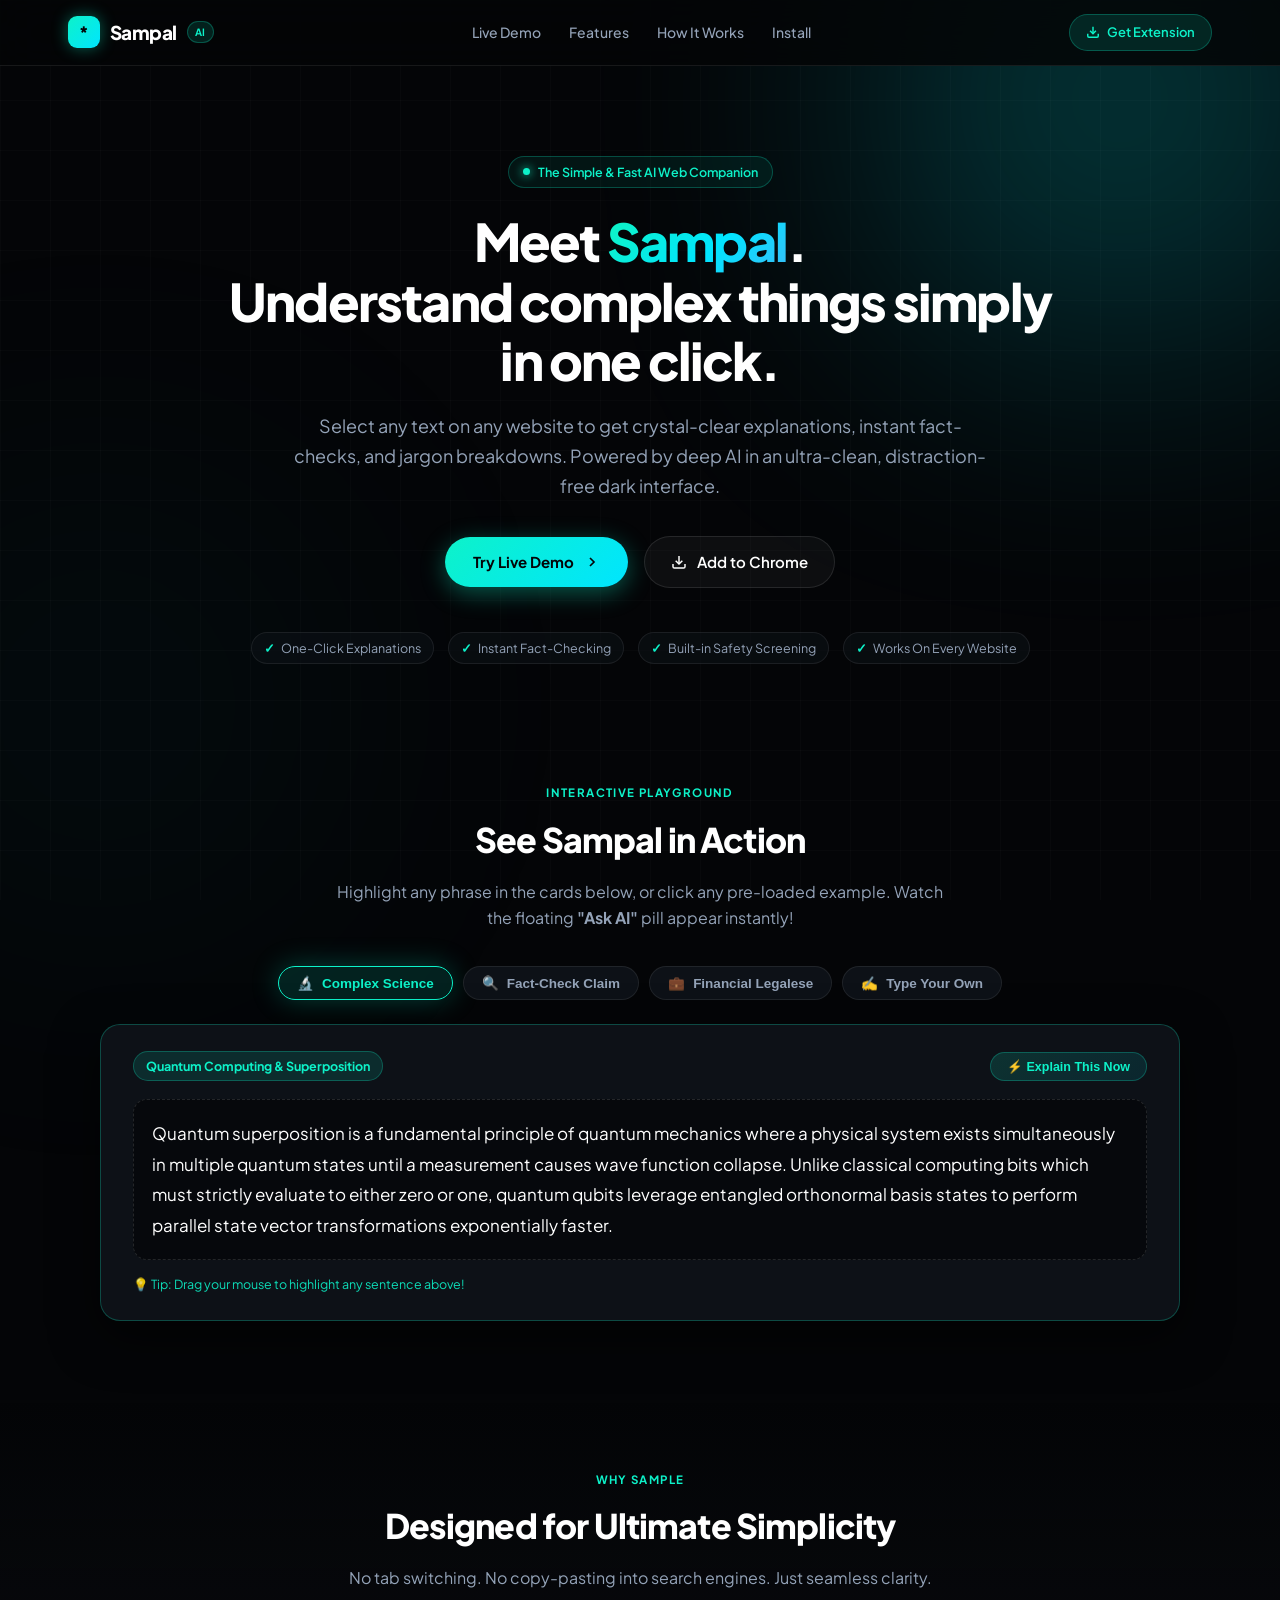
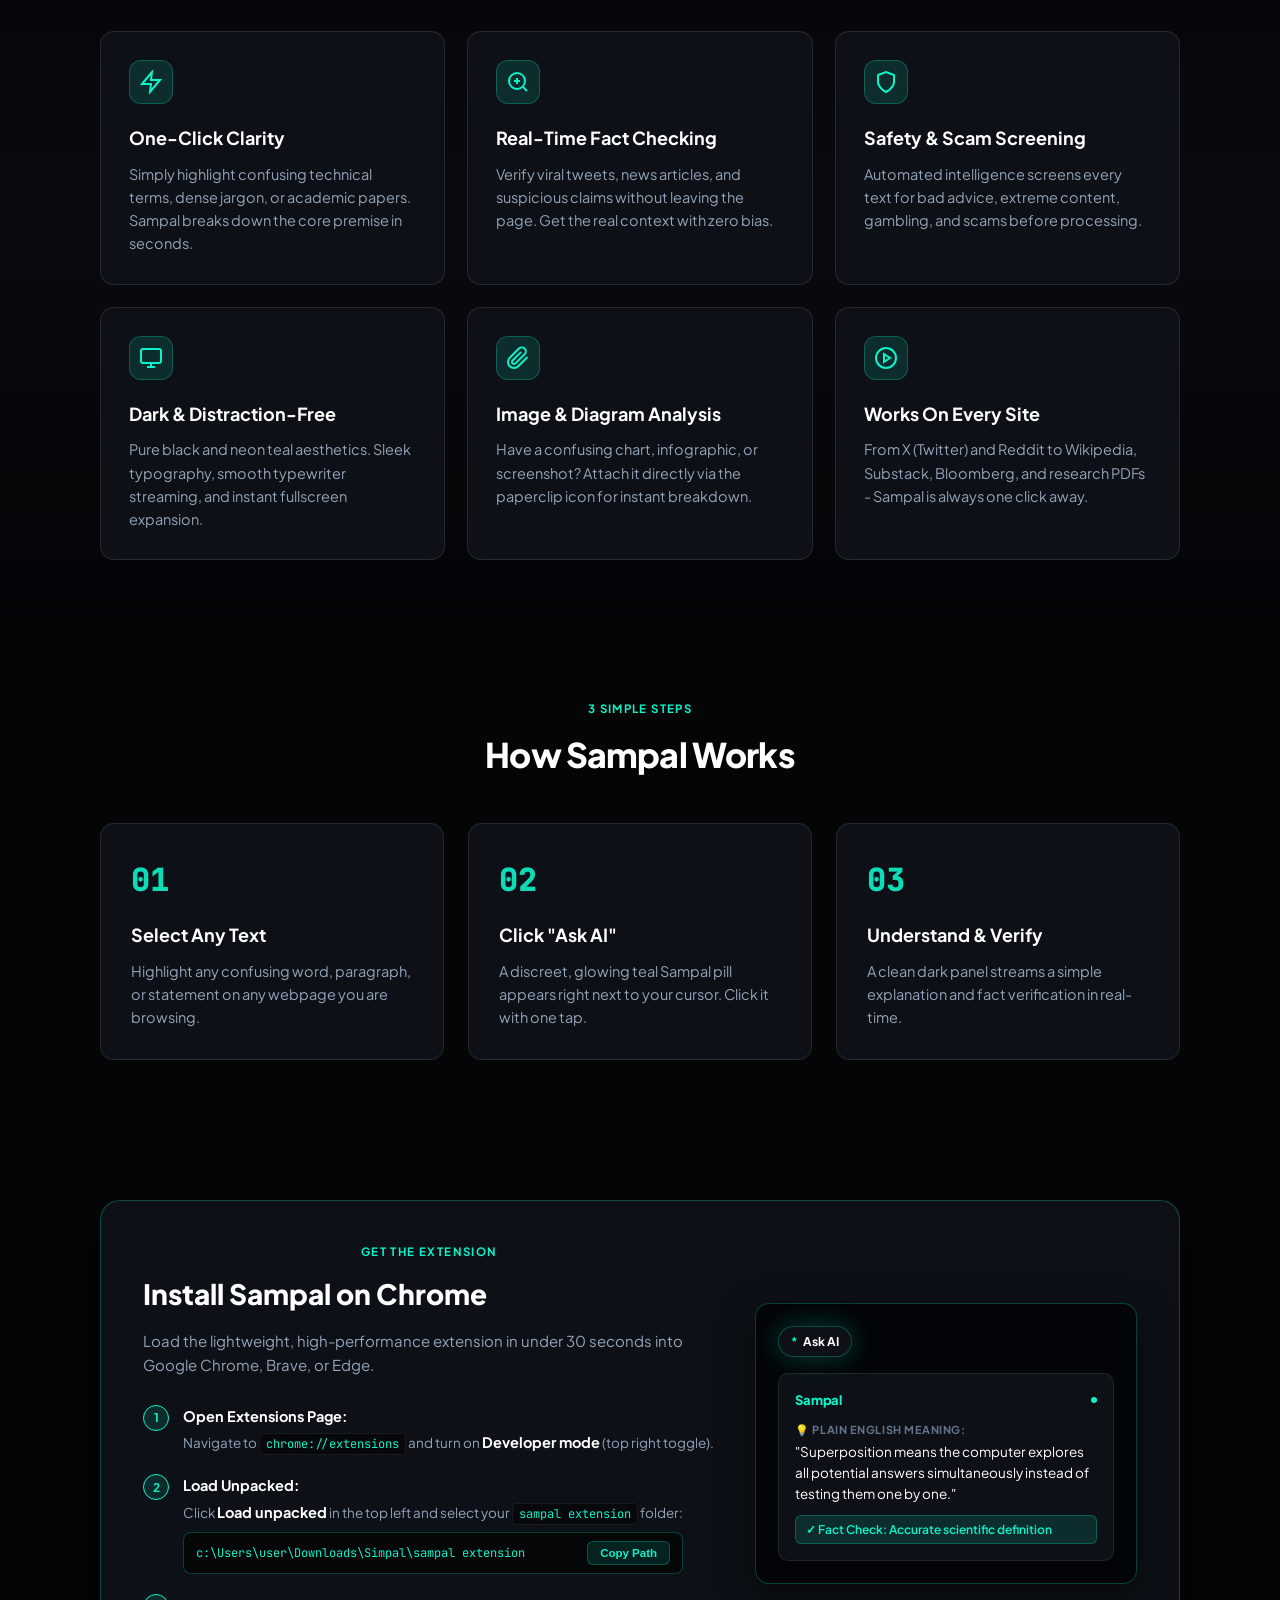
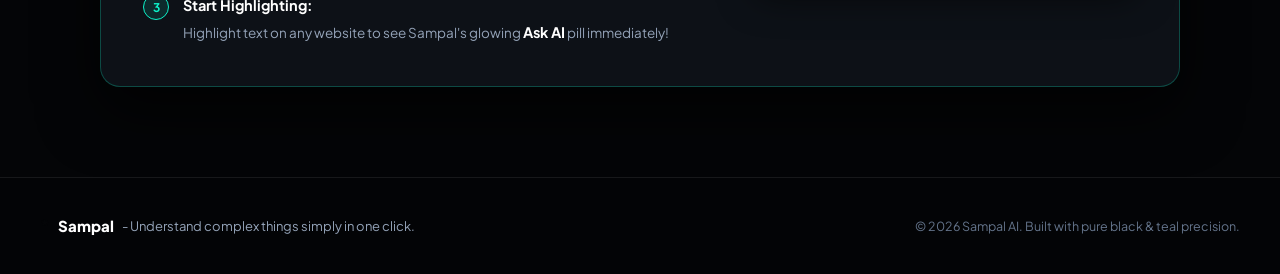
==== index.html @ b8fa14d2 "Include supabase.js script in index.html" ====
<!DOCTYPE html>
<html lang="en">
<head>
  <meta charset="UTF-8">
  <meta name="viewport" content="width=device-width, initial-scale=1.0">
  <title>Sampal - Understand Complex Things Simply in One Click</title>
  <meta name="description" content="Sampal is a clean, modern AI tool that lets you understand complex things simply in one click and check facts across any website with deep clarity.">
  <link rel="preconnect" href="https://fonts.googleapis.com">
  <link rel="preconnect" href="https://fonts.gstatic.com" crossorigin>
  <link href="https://fonts.googleapis.com/css2?family=Plus+Jakarta+Sans:wght@300;400;500;600;700;800&family=JetBrains+Mono:wght@400;500;600&display=swap" rel="stylesheet">
  <link rel="stylesheet" href="style.css">
</head>
<body>

  <!-- Ambient Teal Glows in Background -->
  <div class="glow-orb glow-orb-1" aria-hidden="true"></div>
  <div class="glow-orb glow-orb-2" aria-hidden="true"></div>
  <div class="grid-overlay" aria-hidden="true"></div>

  <!-- Navigation -->
  <nav class="nav-bar">
    <div class="nav-container">
      <div class="nav-brand">
        <div class="brand-logo-mark">
          <span class="logo-sparkle">*</span>
        </div>
        <span class="brand-name">Sampal</span>
        <span class="badge-tag">AI</span>
      </div>

      <div class="nav-links">
        <a href="#demo" class="nav-link">Live Demo</a>
        <a href="#features" class="nav-link">Features</a>
        <a href="#how-it-works" class="nav-link">How It Works</a>
        <a href="#install" class="nav-link">Install</a>
      </div>

      <div class="nav-cta">
        <a href="#install" class="btn-teal-small">
          <svg width="14" height="14" viewBox="0 0 24 24" fill="none" stroke="currentColor" stroke-width="2.5"><path d="M21 15v4a2 2 0 0 1-2 2H5a2 2 0 0 1-2-2v-4"></path><polyline points="7 10 12 15 17 10"></polyline><line x1="12" y1="15" x2="12" y2="3"></line></svg>
          Get Extension
        </a>
      </div>
    </div>
  </nav>

  <!-- Hero Section -->
  <header class="hero-section">
    <div class="hero-container">
      <div class="hero-badge">
        <span class="pulse-teal-dot"></span>
        <span>The Simple & Fast AI Web Companion</span>
      </div>

      <h1 class="hero-title">
        Meet <span class="teal-gradient-text">Sampal</span>.<br>
        Understand complex things simply in one click.
      </h1>

      <p class="hero-description">
        Select any text on any website to get crystal-clear explanations, instant fact-checks, and jargon breakdowns. Powered by deep AI in an ultra-clean, distraction-free dark interface.
      </p>

      <div class="hero-actions">
        <a href="#demo" class="btn-hero-teal">
          <span>Try Live Demo</span>
          <svg width="16" height="16" viewBox="0 0 24 24" fill="none" stroke="currentColor" stroke-width="2.5"><polyline points="9 18 15 12 9 6"></polyline></svg>
        </a>
        <a href="#install" class="btn-hero-outline">
          <svg width="16" height="16" viewBox="0 0 24 24" fill="none" stroke="currentColor" stroke-width="2.2"><path d="M21 15v4a2 2 0 0 1-2 2H5a2 2 0 0 1-2-2v-4"></path><polyline points="7 10 12 15 17 10"></polyline><line x1="12" y1="15" x2="12" y2="3"></line></svg>
          <span>Add to Chrome</span>
        </a>
      </div>

      <!-- Quick Stats / Highlights -->
      <div class="hero-chips">
        <div class="chip-item">
          <span class="chip-check">✓</span>
          <span>One-Click Explanations</span>
        </div>
        <div class="chip-item">
          <span class="chip-check">✓</span>
          <span>Instant Fact-Checking</span>
        </div>
        <div class="chip-item">
          <span class="chip-check">✓</span>
          <span>Built-in Safety Screening</span>
        </div>
        <div class="chip-item">
          <span class="chip-check">✓</span>
          <span>Works On Every Website</span>
        </div>
      </div>
    </div>
  </header>

  <!-- Live Demo / Interactive Playground -->
  <section class="demo-section" id="demo">
    <div class="section-container">
      <div class="section-badge">INTERACTIVE PLAYGROUND</div>
      <h2 class="section-title">See Sampal in Action</h2>
      <p class="section-subtitle">
        Highlight any phrase in the cards below, or click any pre-loaded example. Watch the floating <strong>"Ask AI"</strong> pill appear instantly!
      </p>

      <!-- Preset Example Selector -->
      <div class="demo-filter-bar">
        <button class="filter-chip active" data-target="card-science">
          <span class="filter-icon">🔬</span>
          <span>Complex Science</span>
        </button>
        <button class="filter-chip" data-target="card-facts">
          <span class="filter-icon">🔍</span>
          <span>Fact-Check Claim</span>
        </button>
        <button class="filter-chip" data-target="card-finance">
          <span class="filter-icon">💼</span>
          <span>Financial Legalese</span>
        </button>
        <button class="filter-chip" data-target="card-custom">
          <span class="filter-icon">✍️</span>
          <span>Type Your Own</span>
        </button>
      </div>

      <!-- Demo Cards Container -->
      <div class="demo-cards-wrapper">
        <!-- Card 1: Science -->
        <div class="demo-card active" id="card-science">
          <div class="demo-card-header">
            <div class="demo-tag teal-tag">Quantum Computing & Superposition</div>
            <button class="btn-quick-run" data-prompt="Explain this quantum physics concept simply and highlight the key premise:">
              ⚡ Explain This Now
            </button>
          </div>
          <div class="demo-card-body selectable-content">
            <p>Quantum superposition is a fundamental principle of quantum mechanics where a physical system exists simultaneously in multiple quantum states until a measurement causes wave function collapse. Unlike classical computing bits which must strictly evaluate to either zero or one, quantum qubits leverage entangled orthonormal basis states to perform parallel state vector transformations exponentially faster.</p>
          </div>
          <div class="demo-card-footer">
            <span class="card-hint">💡 Tip: Drag your mouse to highlight any sentence above!</span>
          </div>
        </div>

        <!-- Card 2: Fact Check -->
        <div class="demo-card" id="card-facts">
          <div class="demo-card-header">
            <div class="demo-tag teal-tag">Fact Check & Verification</div>
            <button class="btn-quick-run" data-prompt="Fact check this statement. Is it true, false, or misleading? Explain clearly:">
              🔍 Fact Check This Now
            </button>
          </div>
          <div class="demo-card-body selectable-content">
            <p>"Humans only use 10 percent of their brain capacity, and if we could tap into the remaining 90 percent, anyone could achieve photographic memory and telepathic abilities. Also, lightning never strikes the same location twice."</p>
          </div>
          <div class="demo-card-footer">
            <span class="card-hint">💡 Tip: Highlight the text above to test Sampal's fact verification!</span>
          </div>
        </div>

        <!-- Card 3: Finance / Legal -->
        <div class="demo-card" id="card-finance">
          <div class="demo-card-header">
            <div class="demo-tag teal-tag">Dense Financial Agreement</div>
            <button class="btn-quick-run" data-prompt="Simplify this dense financial contract text into 3 crystal-clear bullet points:">
              ⚡ Simplify This Now
            </button>
          </div>
          <div class="demo-card-body selectable-content">
            <p>The indemnitor shall hold harmless and covenant to defend the indemnitee against any pecuniary liabilities, unliquidated damages, or consequential amortized forfeitures arising out of unilateral covenant breaches, subject to retroactive pro-rata escrow withholding provisions under sub-clause 14.B.</p>
          </div>
          <div class="demo-card-footer">
            <span class="card-hint">💡 Tip: Select any clause above to see Sampal translate it to plain English!</span>
          </div>
        </div>

        <!-- Card 4: Custom Input -->
        <div class="demo-card" id="card-custom">
          <div class="demo-card-header">
            <div class="demo-tag teal-tag">Custom Sandbox</div>
          </div>
          <div class="demo-custom-box">
            <textarea id="custom-text-input" placeholder="Paste or type any complex paragraph, news claim, or confusing sentence here..."></textarea>
            <div class="custom-actions">
              <button id="custom-explain-btn" class="btn-teal-action">
                <span>⚡ Explain Simply</span>
              </button>
              <button id="custom-factcheck-btn" class="btn-outline-action">
                <span>🔍 Fact Check Claim</span>
              </button>
            </div>
          </div>
          <div class="demo-card-footer">
            <span class="card-hint">💡 Highlight words inside the box or click the buttons to test Sampal!</span>
          </div>
        </div>
      </div>
    </div>
  </section>

  <!-- Core Features -->
  <section class="features-section" id="features">
    <div class="section-container">
      <div class="section-badge">WHY SAMPLE</div>
      <h2 class="section-title">Designed for Ultimate Simplicity</h2>
      <p class="section-subtitle">No tab switching. No copy-pasting into search engines. Just seamless clarity.</p>

      <div class="features-grid">
        <!-- Feature 1 -->
        <div class="feature-card">
          <div class="feature-icon-box">
            <svg width="24" height="24" viewBox="0 0 24 24" fill="none" stroke="currentColor" stroke-width="2"><path d="M13 2L3 14h9l-1 8 10-12h-9l1-8z"></path></svg>
          </div>
          <h3 class="feature-title">One-Click Clarity</h3>
          <p class="feature-text">
            Simply highlight confusing technical terms, dense jargon, or academic papers. Sampal breaks down the core premise in seconds.
          </p>
        </div>

        <!-- Feature 2 -->
        <div class="feature-card">
          <div class="feature-icon-box">
            <svg width="24" height="24" viewBox="0 0 24 24" fill="none" stroke="currentColor" stroke-width="2"><circle cx="11" cy="11" r="8"></circle><line x1="21" y1="21" x2="16.65" y2="16.65"></line><path d="M11 8v6M8 11h6"></path></svg>
          </div>
          <h3 class="feature-title">Real-Time Fact Checking</h3>
          <p class="feature-text">
            Verify viral tweets, news articles, and suspicious claims without leaving the page. Get the real context with zero bias.
          </p>
        </div>

        <!-- Feature 3 -->
        <div class="feature-card">
          <div class="feature-icon-box">
            <svg width="24" height="24" viewBox="0 0 24 24" fill="none" stroke="currentColor" stroke-width="2"><path d="M12 22s8-4 8-10V5l-8-3-8 3v7c0 6 8 10 8 10z"></path></svg>
          </div>
          <h3 class="feature-title">Safety & Scam Screening</h3>
          <p class="feature-text">
            Automated intelligence screens every text for bad advice, extreme content, gambling, and scams before processing.
          </p>
        </div>

        <!-- Feature 4 -->
        <div class="feature-card">
          <div class="feature-icon-box">
            <svg width="24" height="24" viewBox="0 0 24 24" fill="none" stroke="currentColor" stroke-width="2"><rect x="2" y="3" width="20" height="14" rx="2" ry="2"></rect><line x1="8" y1="21" x2="16" y2="21"></line><line x1="12" y1="17" x2="12" y2="21"></line></svg>
          </div>
          <h3 class="feature-title">Dark & Distraction-Free</h3>
          <p class="feature-text">
            Pure black and neon teal aesthetics. Sleek typography, smooth typewriter streaming, and instant fullscreen expansion.
          </p>
        </div>

        <!-- Feature 5 -->
        <div class="feature-card">
          <div class="feature-icon-box">
            <svg width="24" height="24" viewBox="0 0 24 24" fill="none" stroke="currentColor" stroke-width="2"><path d="M21.44 11.05l-9.19 9.19a6 6 0 0 1-8.49-8.49l9.19-9.19a4 4 0 0 1 5.66 5.66l-9.2 9.19a2 2 0 0 1-2.83-2.83l8.49-8.48"></path></svg>
          </div>
          <h3 class="feature-title">Image & Diagram Analysis</h3>
          <p class="feature-text">
            Have a confusing chart, infographic, or screenshot? Attach it directly via the paperclip icon for instant breakdown.
          </p>
        </div>

        <!-- Feature 6 -->
        <div class="feature-card">
          <div class="feature-icon-box">
            <svg width="24" height="24" viewBox="0 0 24 24" fill="none" stroke="currentColor" stroke-width="2"><circle cx="12" cy="12" r="10"></circle><polygon points="10 8 16 12 10 16 10 8"></polygon></svg>
          </div>
          <h3 class="feature-title">Works On Every Site</h3>
          <p class="feature-text">
            From X (Twitter) and Reddit to Wikipedia, Substack, Bloomberg, and research PDFs - Sampal is always one click away.
          </p>
        </div>
      </div>
    </div>
  </section>

  <!-- How It Works -->
  <section class="how-section" id="how-it-works">
    <div class="section-container">
      <div class="section-badge">3 SIMPLE STEPS</div>
      <h2 class="section-title">How Sampal Works</h2>

      <div class="steps-grid">
        <div class="step-card">
          <div class="step-number">01</div>
          <h3 class="step-heading">Select Any Text</h3>
          <p class="step-body">Highlight any confusing word, paragraph, or statement on any webpage you are browsing.</p>
        </div>

        <div class="step-card">
          <div class="step-number">02</div>
          <h3 class="step-heading">Click "Ask AI"</h3>
          <p class="step-body">A discreet, glowing teal Sampal pill appears right next to your cursor. Click it with one tap.</p>
        </div>

        <div class="step-card">
          <div class="step-number">03</div>
          <h3 class="step-heading">Understand & Verify</h3>
          <p class="step-body">A clean dark panel streams a simple explanation and fact verification in real-time.</p>
        </div>
      </div>
    </div>
  </section>

  <!-- Chrome Extension Installation Card -->
  <section class="install-section" id="install">
    <div class="section-container">
      <div class="install-box">
        <div class="install-left">
          <div class="section-badge">GET THE EXTENSION</div>
          <h2 class="install-title">Install Sampal on Chrome</h2>
          <p class="install-desc">
            Load the lightweight, high-performance extension in under 30 seconds into Google Chrome, Brave, or Edge.
          </p>

          <div class="install-steps-list">
            <div class="install-step-item">
              <span class="step-dot">1</span>
              <div>
                <strong>Open Extensions Page:</strong>
                <p>Navigate to <code>chrome://extensions</code> and turn on <strong>Developer mode</strong> (top right toggle).</p>
              </div>
            </div>

            <div class="install-step-item">
              <span class="step-dot">2</span>
              <div>
                <strong>Load Unpacked:</strong>
                <p>Click <strong>Load unpacked</strong> in the top left and select your <code>sampal extension</code> folder:</p>
                <div class="path-copy-box">
                  <span id="folder-path" class="path-text">c:\Users\user\Downloads\Simpal\sampal extension</span>
                  <button id="copy-path-btn" class="btn-copy">Copy Path</button>
                </div>
              </div>
            </div>

            <div class="install-step-item">
              <span class="step-dot">3</span>
              <div>
                <strong>Start Highlighting:</strong>
                <p>Highlight text on any website to see Sampal's glowing <strong>Ask AI</strong> pill immediately!</p>
              </div>
            </div>
          </div>
        </div>

        <div class="install-right">
          <div class="preview-mini-card">
            <div class="preview-pill">
              <span class="preview-sparkle">*</span>
              <span>Ask AI</span>
            </div>
            <div class="preview-output">
              <div class="preview-header">
                <span class="preview-brand">Sampal</span>
                <span class="preview-dot"></span>
              </div>
              <div class="preview-body">
                <p class="preview-label">💡 Plain English Meaning:</p>
                <p class="preview-text">"Superposition means the computer explores all potential answers simultaneously instead of testing them one by one."</p>
                <div class="preview-fact">
                  <span>✓ Fact Check: Accurate scientific definition</span>
                </div>
              </div>
            </div>
          </div>
        </div>
      </div>
    </div>
  </section>

  <!-- Footer -->
  <footer class="footer">
    <div class="footer-container">
      <div class="footer-brand">
        <span class="logo-sparkle">*</span>
        <span class="footer-title">Sampal</span>
        <span class="footer-desc">- Understand complex things simply in one click.</span>
      </div>
      <div class="footer-meta">
        <span>© 2026 Sampal AI. Built with pure black & teal precision.</span>
      </div>
    </div>
  </footer>

  <script src="supabase.js"></script>
  <script src="app.js"></script>
</body>
</html>
---- style.css ----
/* ====================================================================
   SAMPLE WEBSITE - PURE BLACK & VIBRANT TEAL DESIGN SYSTEM
   "Understand complex things simply in one click, also check facts"
   ==================================================================== */

:root {
  --bg-pitch: #040507;
  --bg-primary: #080a0f;
  --bg-card: #0d1117;
  --bg-card-hover: #121720;
  --bg-glass: rgba(13, 17, 23, 0.75);
  
  --border-subtle: rgba(255, 255, 255, 0.08);
  --border-card: rgba(255, 255, 255, 0.1);
  --border-teal: rgba(13, 242, 201, 0.25);
  --border-teal-active: rgba(13, 242, 201, 0.6);

  --teal-neon: #0df2c9;
  --teal-cyan: #00e5ff;
  --teal-deep: #0ea5e9;
  --teal-dim: rgba(13, 242, 201, 0.12);
  --teal-glow: 0 0 28px rgba(13, 242, 201, 0.25);
  --teal-glow-strong: 0 0 45px rgba(13, 242, 201, 0.45);

  --text-white: #ffffff;
  --text-primary: #f1f5f9;
  --text-secondary: #94a3b8;
  --text-muted: #64748b;

  --font-sans: 'Plus Jakarta Sans', -apple-system, BlinkMacSystemFont, "Segoe UI", Roboto, sans-serif;
  --font-mono: 'JetBrains Mono', monospace;
  --radius-sm: 8px;
  --radius-md: 14px;
  --radius-lg: 20px;
  --radius-full: 9999px;
  --transition-fast: all 0.18s cubic-bezier(0.16, 1, 0.3, 1);
  --transition-smooth: all 0.3s cubic-bezier(0.16, 1, 0.3, 1);
}

/* Base Reset */
*, *::before, *::after {
  margin: 0;
  padding: 0;
  box-sizing: border-box;
}

html {
  scroll-behavior: smooth;
  background-color: var(--bg-pitch);
}

body {
  background-color: var(--bg-pitch);
  color: var(--text-primary);
  font-family: var(--font-sans);
  line-height: 1.6;
  -webkit-font-smoothing: antialiased;
  min-height: 100vh;
  position: relative;
  overflow-x: hidden;
}

/* Background Ambient Glow & Grid */
.glow-orb {
  position: fixed;
  border-radius: 50%;
  filter: blur(140px);
  pointer-events: none;
  z-index: 0;
  opacity: 0.35;
}

.glow-orb-1 {
  width: 520px;
  height: 520px;
  top: -160px;
  right: -100px;
  background: radial-gradient(circle, #0df2c9 0%, #00e5ff 40%, transparent 70%);
}

.glow-orb-2 {
  width: 600px;
  height: 600px;
  top: 45%;
  left: -200px;
  background: radial-gradient(circle, rgba(13, 242, 201, 0.18) 0%, rgba(14, 165, 233, 0.1) 50%, transparent 75%);
}

.grid-overlay {
  position: fixed;
  inset: 0;
  background-image: linear-gradient(rgba(255, 255, 255, 0.02) 1px, transparent 1px),
                    linear-gradient(90deg, rgba(255, 255, 255, 0.02) 1px, transparent 1px);
  background-size: 50px 50px;
  pointer-events: none;
  z-index: 0;
}

/* Navigation */
.nav-bar {
  position: sticky;
  top: 0;
  z-index: 100;
  background: rgba(4, 5, 7, 0.85);
  backdrop-filter: blur(20px);
  -webkit-backdrop-filter: blur(20px);
  border-bottom: 1px solid var(--border-subtle);
}

.nav-container {
  max-width: 1200px;
  margin: 0 auto;
  padding: 14px 28px;
  display: flex;
  align-items: center;
  justify-content: space-between;
}

.nav-brand {
  display: flex;
  align-items: center;
  gap: 10px;
  text-decoration: none;
}

.brand-logo-mark {
  width: 32px;
  height: 32px;
  border-radius: 9px;
  background: linear-gradient(135deg, #0df2c9, #00e5ff);
  display: flex;
  align-items: center;
  justify-content: center;
  box-shadow: 0 0 16px rgba(13, 242, 201, 0.4);
}

.logo-sparkle {
  color: #040507;
  font-size: 17px;
  font-weight: 900;
  line-height: 1;
}

.brand-name {
  font-size: 19px;
  font-weight: 800;
  letter-spacing: -0.03em;
  color: var(--text-white);
}

.badge-tag {
  font-size: 10px;
  font-weight: 700;
  letter-spacing: 0.06em;
  color: var(--teal-neon);
  background: var(--teal-dim);
  border: 1px solid var(--border-teal);
  padding: 2px 7px;
  border-radius: var(--radius-full);
}

.nav-links {
  display: flex;
  align-items: center;
  gap: 28px;
}

.nav-link {
  color: var(--text-secondary);
  text-decoration: none;
  font-size: 14px;
  font-weight: 500;
  transition: var(--transition-fast);
}

.nav-link:hover {
  color: var(--teal-neon);
}

.btn-teal-small {
  display: inline-flex;
  align-items: center;
  gap: 7px;
  background: var(--teal-dim);
  color: var(--teal-neon);
  border: 1px solid var(--border-teal);
  padding: 7px 16px;
  border-radius: var(--radius-full);
  font-size: 13px;
  font-weight: 600;
  text-decoration: none;
  transition: var(--transition-fast);
}

.btn-teal-small:hover {
  background: var(--teal-neon);
  color: #040507;
  box-shadow: var(--teal-glow);
  border-color: var(--teal-neon);
}

/* Hero Section */
.hero-section {
  position: relative;
  z-index: 1;
  padding: 90px 24px 60px;
  text-align: center;
}

.hero-container {
  max-width: 860px;
  margin: 0 auto;
  display: flex;
  flex-direction: column;
  align-items: center;
}

.hero-badge {
  display: inline-flex;
  align-items: center;
  gap: 8px;
  background: rgba(13, 242, 201, 0.07);
  border: 1px solid var(--border-teal);
  padding: 5px 14px;
  border-radius: var(--radius-full);
  font-size: 12.5px;
  font-weight: 600;
  color: var(--teal-neon);
  margin-bottom: 24px;
}

.pulse-teal-dot {
  width: 7px;
  height: 7px;
  border-radius: 50%;
  background: var(--teal-neon);
  box-shadow: 0 0 10px var(--teal-neon);
  animation: pulseTeal 1.8s infinite;
}

@keyframes pulseTeal {
  0% { transform: scale(0.95); opacity: 0.8; }
  50% { transform: scale(1.35); opacity: 1; box-shadow: 0 0 16px var(--teal-neon); }
  100% { transform: scale(0.95); opacity: 0.8; }
}

.hero-title {
  font-size: 52px;
  font-weight: 800;
  line-height: 1.15;
  letter-spacing: -0.035em;
  color: var(--text-white);
  margin-bottom: 20px;
}

.teal-gradient-text {
  background: linear-gradient(135deg, #0df2c9 10%, #00e5ff 60%, #38bdf8 100%);
  -webkit-background-clip: text;
  -webkit-text-fill-color: transparent;
}

.hero-description {
  font-size: 18px;
  color: var(--text-secondary);
  line-height: 1.65;
  max-width: 700px;
  margin-bottom: 36px;
}

.hero-actions {
  display: flex;
  align-items: center;
  justify-content: center;
  gap: 16px;
  margin-bottom: 44px;
  flex-wrap: wrap;
}

.btn-hero-teal {
  display: inline-flex;
  align-items: center;
  gap: 10px;
  background: linear-gradient(135deg, #0df2c9, #00e5ff);
  color: #040507;
  padding: 13px 28px;
  border-radius: var(--radius-full);
  font-size: 15px;
  font-weight: 700;
  text-decoration: none;
  box-shadow: 0 6px 24px rgba(13, 242, 201, 0.35);
  transition: var(--transition-smooth);
}

.btn-hero-teal:hover {
  transform: translateY(-2px);
  box-shadow: 0 10px 36px rgba(13, 242, 201, 0.55);
}

.btn-hero-outline {
  display: inline-flex;
  align-items: center;
  gap: 10px;
  background: rgba(255, 255, 255, 0.04);
  color: var(--text-white);
  border: 1px solid var(--border-card);
  padding: 13px 26px;
  border-radius: var(--radius-full);
  font-size: 15px;
  font-weight: 600;
  text-decoration: none;
  transition: var(--transition-fast);
}

.btn-hero-outline:hover {
  background: rgba(255, 255, 255, 0.08);
  border-color: var(--teal-neon);
  color: var(--teal-neon);
}

.hero-chips {
  display: flex;
  align-items: center;
  justify-content: center;
  gap: 14px;
  flex-wrap: wrap;
}

.chip-item {
  display: inline-flex;
  align-items: center;
  gap: 6px;
  font-size: 12.5px;
  color: var(--text-secondary);
  background: rgba(13, 17, 23, 0.6);
  border: 1px solid var(--border-subtle);
  padding: 5px 12px;
  border-radius: var(--radius-full);
}

.chip-check {
  color: var(--teal-neon);
  font-weight: 700;
}

/* Demo Section */
.demo-section {
  position: relative;
  z-index: 1;
  padding: 60px 24px 80px;
}

.section-container {
  max-width: 1080px;
  margin: 0 auto;
}

.section-badge {
  text-align: center;
  font-size: 11.5px;
  font-weight: 700;
  letter-spacing: 0.12em;
  color: var(--teal-neon);
  margin-bottom: 10px;
}

.section-title {
  text-align: center;
  font-size: 34px;
  font-weight: 800;
  letter-spacing: -0.025em;
  color: var(--text-white);
  margin-bottom: 12px;
}

.section-subtitle {
  text-align: center;
  font-size: 16px;
  color: var(--text-secondary);
  max-width: 620px;
  margin: 0 auto 36px;
}

/* Demo Filters */
.demo-filter-bar {
  display: flex;
  align-items: center;
  justify-content: center;
  gap: 10px;
  margin-bottom: 24px;
  flex-wrap: wrap;
}

.filter-chip {
  display: inline-flex;
  align-items: center;
  gap: 8px;
  background: var(--bg-card);
  border: 1px solid var(--border-subtle);
  color: var(--text-secondary);
  padding: 8px 18px;
  border-radius: var(--radius-full);
  font-size: 13.5px;
  font-weight: 600;
  cursor: pointer;
  transition: var(--transition-fast);
  user-select: none;
}

.filter-chip:hover {
  border-color: var(--border-teal);
  color: var(--text-white);
}

.filter-chip.active {
  background: var(--teal-dim);
  border-color: var(--teal-neon);
  color: var(--teal-neon);
  box-shadow: var(--teal-glow);
}

/* Demo Cards */
.demo-cards-wrapper {
  position: relative;
}

.demo-card {
  display: none;
  background: var(--bg-card);
  border: 1px solid var(--border-teal);
  border-radius: var(--radius-lg);
  padding: 26px 32px;
  box-shadow: 0 16px 48px rgba(0, 0, 0, 0.6);
  position: relative;
  transition: var(--transition-smooth);
}

.demo-card.active {
  display: block;
  animation: fadeIn 0.25s ease forwards;
}

@keyframes fadeIn {
  from { opacity: 0; transform: translateY(6px); }
  to { opacity: 1; transform: translateY(0); }
}

.demo-card-header {
  display: flex;
  align-items: center;
  justify-content: space-between;
  margin-bottom: 18px;
  flex-wrap: wrap;
  gap: 12px;
}

.demo-tag {
  font-size: 12.5px;
  font-weight: 700;
  padding: 4px 12px;
  border-radius: var(--radius-full);
}

.teal-tag {
  background: var(--teal-dim);
  color: var(--teal-neon);
  border: 1px solid var(--border-teal);
}

.btn-quick-run {
  background: linear-gradient(135deg, rgba(13, 242, 201, 0.15), rgba(0, 229, 255, 0.1));
  color: var(--teal-neon);
  border: 1px solid var(--border-teal);
  padding: 6px 16px;
  border-radius: var(--radius-full);
  font-size: 12.5px;
  font-weight: 600;
  cursor: pointer;
  transition: var(--transition-fast);
}

.btn-quick-run:hover {
  background: var(--teal-neon);
  color: #040507;
  box-shadow: var(--teal-glow);
}

.demo-card-body {
  font-size: 17px;
  line-height: 1.8;
  color: var(--text-white);
  padding: 18px;
  background: rgba(4, 5, 7, 0.65);
  border-radius: var(--radius-md);
  border: 1px dashed rgba(255, 255, 255, 0.12);
  user-select: text;
  cursor: text;
}

.demo-card-body::selection {
  background: rgba(13, 242, 201, 0.35);
  color: #ffffff;
}

.demo-card-footer {
  margin-top: 14px;
  display: flex;
  align-items: center;
  justify-content: space-between;
}

.card-hint {
  font-size: 12.5px;
  color: var(--teal-neon);
  opacity: 0.9;
}

/* Custom Box in Demo */
.demo-custom-box textarea {
  width: 100%;
  min-height: 120px;
  background: rgba(4, 5, 7, 0.7);
  border: 1px solid var(--border-subtle);
  border-radius: var(--radius-md);
  padding: 16px;
  color: var(--text-white);
  font-size: 15px;
  font-family: var(--font-sans);
  resize: vertical;
  outline: none;
  transition: var(--transition-fast);
}

.demo-custom-box textarea:focus {
  border-color: var(--teal-neon);
  box-shadow: var(--teal-glow);
}

.custom-actions {
  display: flex;
  align-items: center;
  gap: 12px;
  margin-top: 12px;
}

.btn-teal-action {
  background: linear-gradient(135deg, #0df2c9, #00e5ff);
  color: #040507;
  border: none;
  padding: 10px 22px;
  border-radius: var(--radius-full);
  font-size: 14px;
  font-weight: 700;
  cursor: pointer;
  transition: var(--transition-fast);
}

.btn-teal-action:hover {
  box-shadow: var(--teal-glow-strong);
}

.btn-outline-action {
  background: transparent;
  color: var(--text-white);
  border: 1px solid var(--border-teal);
  padding: 10px 20px;
  border-radius: var(--radius-full);
  font-size: 14px;
  font-weight: 600;
  cursor: pointer;
  transition: var(--transition-fast);
}

.btn-outline-action:hover {
  background: var(--teal-dim);
  color: var(--teal-neon);
}

/* Features Section */
.features-section {
  position: relative;
  z-index: 1;
  padding: 70px 24px;
  background: linear-gradient(180deg, transparent, rgba(13, 17, 23, 0.5) 50%, transparent);
}

.features-grid {
  display: grid;
  grid-template-columns: repeat(auto-fit, minmax(320px, 1fr));
  gap: 22px;
  margin-top: 40px;
}

.feature-card {
  background: var(--bg-card);
  border: 1px solid var(--border-card);
  border-radius: var(--radius-md);
  padding: 28px;
  transition: var(--transition-smooth);
  position: relative;
  overflow: hidden;
}

.feature-card::before {
  content: '';
  position: absolute;
  top: 0;
  left: 0;
  right: 0;
  height: 2px;
  background: linear-gradient(90deg, transparent, var(--teal-neon), transparent);
  opacity: 0;
  transition: var(--transition-fast);
}

.feature-card:hover {
  border-color: var(--border-teal);
  transform: translateY(-3px);
  background: var(--bg-card-hover);
  box-shadow: 0 12px 32px rgba(0, 0, 0, 0.45);
}

.feature-card:hover::before {
  opacity: 1;
}

.feature-icon-box {
  width: 44px;
  height: 44px;
  border-radius: 12px;
  background: var(--teal-dim);
  border: 1px solid var(--border-teal);
  color: var(--teal-neon);
  display: flex;
  align-items: center;
  justify-content: center;
  margin-bottom: 20px;
}

.feature-title {
  font-size: 18px;
  font-weight: 700;
  color: var(--text-white);
  margin-bottom: 10px;
}

.feature-text {
  font-size: 14.5px;
  color: var(--text-secondary);
  line-height: 1.6;
}

/* How It Works */
.how-section {
  position: relative;
  z-index: 1;
  padding: 70px 24px;
}

.steps-grid {
  display: grid;
  grid-template-columns: repeat(3, 1fr);
  gap: 24px;
  margin-top: 40px;
}

@media (max-width: 860px) {
  .steps-grid {
    grid-template-columns: 1fr;
  }
}

.step-card {
  background: var(--bg-card);
  border: 1px solid var(--border-card);
  border-radius: var(--radius-md);
  padding: 30px;
  position: relative;
}

.step-number {
  font-size: 32px;
  font-weight: 800;
  color: var(--teal-neon);
  font-family: var(--font-mono);
  margin-bottom: 16px;
  opacity: 0.9;
}

.step-heading {
  font-size: 18px;
  font-weight: 700;
  color: var(--text-white);
  margin-bottom: 10px;
}

.step-body {
  font-size: 14.5px;
  color: var(--text-secondary);
  line-height: 1.6;
}

/* Install Section */
.install-section {
  position: relative;
  z-index: 1;
  padding: 70px 24px 90px;
}

.install-box {
  background: var(--bg-card);
  border: 1px solid var(--border-teal);
  border-radius: var(--radius-lg);
  padding: 42px;
  display: grid;
  grid-template-columns: 1.2fr 0.8fr;
  gap: 40px;
  align-items: center;
  box-shadow: 0 24px 60px rgba(0, 0, 0, 0.7);
}

@media (max-width: 900px) {
  .install-box {
    grid-template-columns: 1fr;
  }
}

.install-title {
  font-size: 28px;
  font-weight: 800;
  color: var(--text-white);
  margin: 8px 0 12px;
}

.install-desc {
  font-size: 15px;
  color: var(--text-secondary);
  margin-bottom: 26px;
}

.install-steps-list {
  display: flex;
  flex-direction: column;
  gap: 18px;
}

.install-step-item {
  display: flex;
  align-items: flex-start;
  gap: 14px;
}

.step-dot {
  width: 26px;
  height: 26px;
  border-radius: 50%;
  background: var(--teal-dim);
  border: 1px solid var(--teal-neon);
  color: var(--teal-neon);
  font-size: 12px;
  font-weight: 700;
  display: flex;
  align-items: center;
  justify-content: center;
  flex-shrink: 0;
  margin-top: 2px;
}

.install-step-item strong {
  font-size: 14.5px;
  color: var(--text-white);
}

.install-step-item p {
  font-size: 13.5px;
  color: var(--text-secondary);
  margin-top: 3px;
}

.install-step-item code {
  background: rgba(0, 0, 0, 0.5);
  border: 1px solid var(--border-subtle);
  padding: 2px 6px;
  border-radius: 4px;
  color: var(--teal-neon);
  font-family: var(--font-mono);
  font-size: 12px;
}

.path-copy-box {
  display: flex;
  align-items: center;
  justify-content: space-between;
  background: rgba(4, 5, 7, 0.85);
  border: 1px solid var(--border-teal);
  border-radius: var(--radius-sm);
  padding: 8px 12px;
  margin-top: 8px;
  gap: 10px;
}

.path-text {
  font-size: 12px;
  color: var(--teal-neon);
  font-family: var(--font-mono);
  white-space: nowrap;
  overflow: hidden;
  text-overflow: ellipsis;
}

.btn-copy {
  background: var(--teal-dim);
  color: var(--teal-neon);
  border: 1px solid var(--border-teal);
  padding: 5px 12px;
  border-radius: 6px;
  font-size: 11.5px;
  font-weight: 600;
  cursor: pointer;
  flex-shrink: 0;
  transition: var(--transition-fast);
}

.btn-copy:hover {
  background: var(--teal-neon);
  color: #040507;
}

/* Install Right Preview */
.preview-mini-card {
  background: rgba(4, 5, 7, 0.95);
  border: 1px solid var(--border-teal);
  border-radius: var(--radius-md);
  padding: 22px;
  box-shadow: 0 12px 36px rgba(0, 0, 0, 0.6);
  position: relative;
}

.preview-pill {
  display: inline-flex;
  align-items: center;
  gap: 6px;
  background: #0d1117;
  border: 1px solid var(--border-teal);
  color: var(--text-white);
  padding: 5px 12px;
  border-radius: var(--radius-full);
  font-size: 12px;
  font-weight: 700;
  box-shadow: var(--teal-glow);
  margin-bottom: 16px;
}

.preview-sparkle {
  color: var(--teal-neon);
}

.preview-output {
  background: #0d1117;
  border: 1px solid var(--border-subtle);
  border-radius: 10px;
  padding: 16px;
}

.preview-header {
  display: flex;
  align-items: center;
  justify-content: space-between;
  margin-bottom: 10px;
}

.preview-brand {
  font-size: 13px;
  font-weight: 800;
  color: var(--teal-neon);
  letter-spacing: -0.02em;
}

.preview-dot {
  width: 6px;
  height: 6px;
  border-radius: 50%;
  background: var(--teal-neon);
}

.preview-label {
  font-size: 11px;
  font-weight: 700;
  color: var(--text-muted);
  text-transform: uppercase;
  letter-spacing: 0.05em;
  margin-bottom: 4px;
}

.preview-text {
  font-size: 13.5px;
  color: var(--text-white);
  line-height: 1.55;
  margin-bottom: 10px;
}

.preview-fact {
  font-size: 12px;
  font-weight: 600;
  color: var(--teal-neon);
  background: var(--teal-dim);
  border: 1px solid var(--border-teal);
  padding: 4px 10px;
  border-radius: 6px;
}

/* Footer */
.footer {
  position: relative;
  z-index: 1;
  border-top: 1px solid var(--border-subtle);
  background: rgba(4, 5, 7, 0.95);
  padding: 36px 24px;
}

.footer-container {
  max-width: 1200px;
  margin: 0 auto;
  display: flex;
  align-items: center;
  justify-content: space-between;
  flex-wrap: wrap;
  gap: 16px;
}

.footer-brand {
  display: flex;
  align-items: center;
  gap: 8px;
}

.footer-title {
  font-size: 15px;
  font-weight: 800;
  color: var(--text-white);
}

.footer-desc {
  font-size: 13px;
  color: var(--text-secondary);
}

.footer-meta {
  font-size: 12.5px;
  color: var(--text-muted);
}

/* Responsive adjustments */
@media (max-width: 640px) {
  .hero-title {
    font-size: 36px;
  }
  .hero-description {
    font-size: 16px;
  }
  .nav-links {
    display: none;
  }
  .demo-card {
    padding: 18px 20px;
  }
  .footer-container {
    flex-direction: column;
    text-align: center;
  }
}
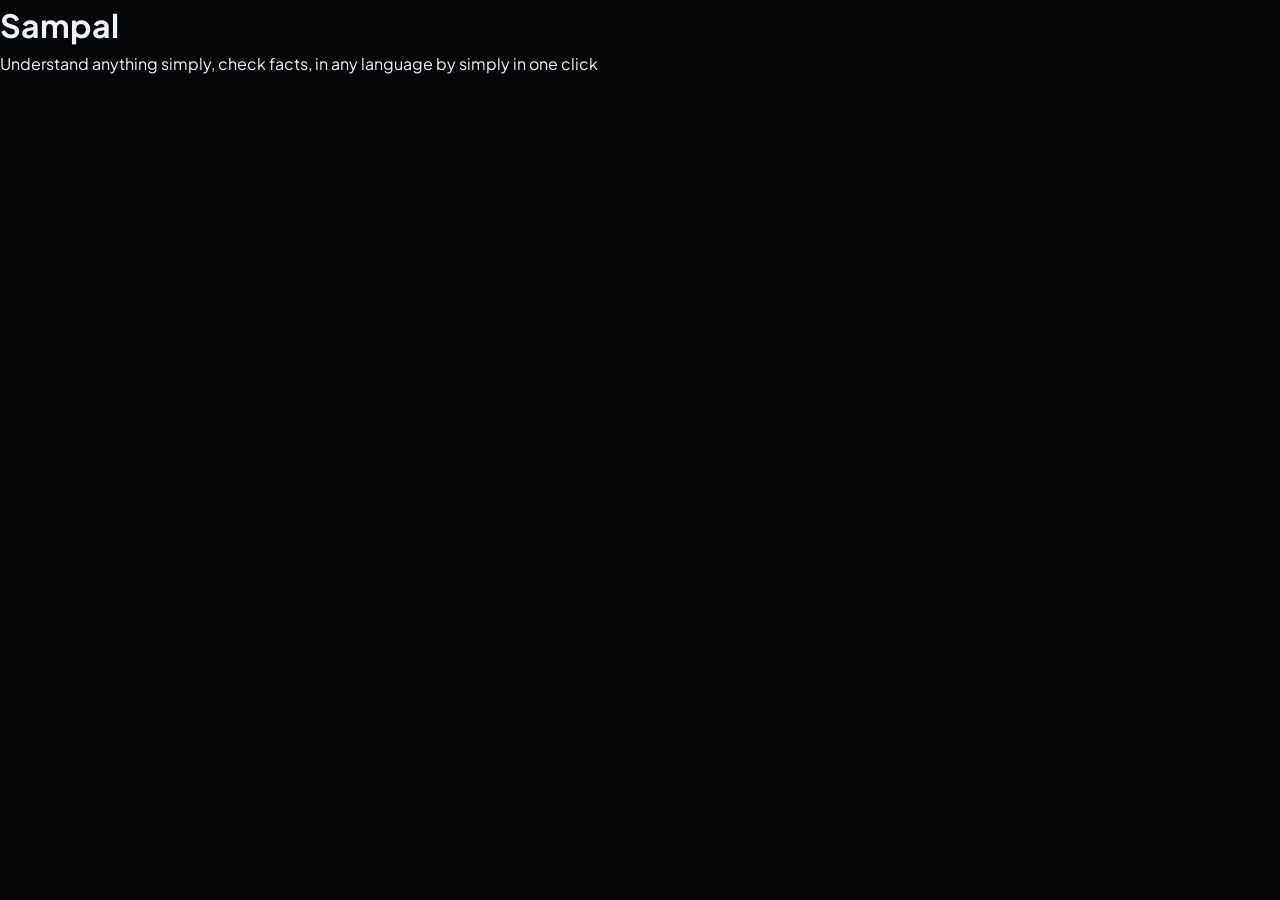
==== commit 7a2512ff: "refactor: minimalist hero landing page with teal Sampal title on white background" ====
--- a/index.html
+++ b/index.html
@@ -3,387 +3,20 @@
 <head>
   <meta charset="UTF-8">
   <meta name="viewport" content="width=device-width, initial-scale=1.0">
-  <title>Sampal - Understand Complex Things Simply in One Click</title>
-  <meta name="description" content="Sampal is a clean, modern AI tool that lets you understand complex things simply in one click and check facts across any website with deep clarity.">
+  <title>Sampal</title>
+  <meta name="description" content="Understand anything simply, check facts, in any language by simply in one click.">
   <link rel="preconnect" href="https://fonts.googleapis.com">
   <link rel="preconnect" href="https://fonts.gstatic.com" crossorigin>
-  <link href="https://fonts.googleapis.com/css2?family=Plus+Jakarta+Sans:wght@300;400;500;600;700;800&family=JetBrains+Mono:wght@400;500;600&display=swap" rel="stylesheet">
+  <link href="https://fonts.googleapis.com/css2?family=Plus+Jakarta+Sans:wght@400;500;600;700;800;900&display=swap" rel="stylesheet">
   <link rel="stylesheet" href="style.css">
 </head>
 <body>
-
-  <!-- Ambient Teal Glows in Background -->
-  <div class="glow-orb glow-orb-1" aria-hidden="true"></div>
-  <div class="glow-orb glow-orb-2" aria-hidden="true"></div>
-  <div class="grid-overlay" aria-hidden="true"></div>
-
-  <!-- Navigation -->
-  <nav class="nav-bar">
-    <div class="nav-container">
-      <div class="nav-brand">
-        <div class="brand-logo-mark">
-          <span class="logo-sparkle">*</span>
-        </div>
-        <span class="brand-name">Sampal</span>
-        <span class="badge-tag">AI</span>
-      </div>
-
-      <div class="nav-links">
-        <a href="#demo" class="nav-link">Live Demo</a>
-        <a href="#features" class="nav-link">Features</a>
-        <a href="#how-it-works" class="nav-link">How It Works</a>
-        <a href="#install" class="nav-link">Install</a>
-      </div>
-
-      <div class="nav-cta">
-        <a href="#install" class="btn-teal-small">
-          <svg width="14" height="14" viewBox="0 0 24 24" fill="none" stroke="currentColor" stroke-width="2.5"><path d="M21 15v4a2 2 0 0 1-2 2H5a2 2 0 0 1-2-2v-4"></path><polyline points="7 10 12 15 17 10"></polyline><line x1="12" y1="15" x2="12" y2="3"></line></svg>
-          Get Extension
-        </a>
-      </div>
+  <main class="hero-wrapper">
+    <div class="hero-content">
+      <h1 class="brand-title">Sampal</h1>
+      <p class="brand-tagline">Understand anything simply, check facts, in any language by simply in one click</p>
     </div>
-  </nav>
-
-  <!-- Hero Section -->
-  <header class="hero-section">
-    <div class="hero-container">
-      <div class="hero-badge">
-        <span class="pulse-teal-dot"></span>
-        <span>The Simple & Fast AI Web Companion</span>
-      </div>
-
-      <h1 class="hero-title">
-        Meet <span class="teal-gradient-text">Sampal</span>.<br>
-        Understand complex things simply in one click.
-      </h1>
-
-      <p class="hero-description">
-        Select any text on any website to get crystal-clear explanations, instant fact-checks, and jargon breakdowns. Powered by deep AI in an ultra-clean, distraction-free dark interface.
-      </p>
-
-      <div class="hero-actions">
-        <a href="#demo" class="btn-hero-teal">
-          <span>Try Live Demo</span>
-          <svg width="16" height="16" viewBox="0 0 24 24" fill="none" stroke="currentColor" stroke-width="2.5"><polyline points="9 18 15 12 9 6"></polyline></svg>
-        </a>
-        <a href="#install" class="btn-hero-outline">
-          <svg width="16" height="16" viewBox="0 0 24 24" fill="none" stroke="currentColor" stroke-width="2.2"><path d="M21 15v4a2 2 0 0 1-2 2H5a2 2 0 0 1-2-2v-4"></path><polyline points="7 10 12 15 17 10"></polyline><line x1="12" y1="15" x2="12" y2="3"></line></svg>
-          <span>Add to Chrome</span>
-        </a>
-      </div>
-
-      <!-- Quick Stats / Highlights -->
-      <div class="hero-chips">
-        <div class="chip-item">
-          <span class="chip-check">✓</span>
-          <span>One-Click Explanations</span>
-        </div>
-        <div class="chip-item">
-          <span class="chip-check">✓</span>
-          <span>Instant Fact-Checking</span>
-        </div>
-        <div class="chip-item">
-          <span class="chip-check">✓</span>
-          <span>Built-in Safety Screening</span>
-        </div>
-        <div class="chip-item">
-          <span class="chip-check">✓</span>
-          <span>Works On Every Website</span>
-        </div>
-      </div>
-    </div>
-  </header>
-
-  <!-- Live Demo / Interactive Playground -->
-  <section class="demo-section" id="demo">
-    <div class="section-container">
-      <div class="section-badge">INTERACTIVE PLAYGROUND</div>
-      <h2 class="section-title">See Sampal in Action</h2>
-      <p class="section-subtitle">
-        Highlight any phrase in the cards below, or click any pre-loaded example. Watch the floating <strong>"Ask AI"</strong> pill appear instantly!
-      </p>
-
-      <!-- Preset Example Selector -->
-      <div class="demo-filter-bar">
-        <button class="filter-chip active" data-target="card-science">
-          <span class="filter-icon">🔬</span>
-          <span>Complex Science</span>
-        </button>
-        <button class="filter-chip" data-target="card-facts">
-          <span class="filter-icon">🔍</span>
-          <span>Fact-Check Claim</span>
-        </button>
-        <button class="filter-chip" data-target="card-finance">
-          <span class="filter-icon">💼</span>
-          <span>Financial Legalese</span>
-        </button>
-        <button class="filter-chip" data-target="card-custom">
-          <span class="filter-icon">✍️</span>
-          <span>Type Your Own</span>
-        </button>
-      </div>
-
-      <!-- Demo Cards Container -->
-      <div class="demo-cards-wrapper">
-        <!-- Card 1: Science -->
-        <div class="demo-card active" id="card-science">
-          <div class="demo-card-header">
-            <div class="demo-tag teal-tag">Quantum Computing & Superposition</div>
-            <button class="btn-quick-run" data-prompt="Explain this quantum physics concept simply and highlight the key premise:">
-              ⚡ Explain This Now
-            </button>
-          </div>
-          <div class="demo-card-body selectable-content">
-            <p>Quantum superposition is a fundamental principle of quantum mechanics where a physical system exists simultaneously in multiple quantum states until a measurement causes wave function collapse. Unlike classical computing bits which must strictly evaluate to either zero or one, quantum qubits leverage entangled orthonormal basis states to perform parallel state vector transformations exponentially faster.</p>
-          </div>
-          <div class="demo-card-footer">
-            <span class="card-hint">💡 Tip: Drag your mouse to highlight any sentence above!</span>
-          </div>
-        </div>
-
-        <!-- Card 2: Fact Check -->
-        <div class="demo-card" id="card-facts">
-          <div class="demo-card-header">
-            <div class="demo-tag teal-tag">Fact Check & Verification</div>
-            <button class="btn-quick-run" data-prompt="Fact check this statement. Is it true, false, or misleading? Explain clearly:">
-              🔍 Fact Check This Now
-            </button>
-          </div>
-          <div class="demo-card-body selectable-content">
-            <p>"Humans only use 10 percent of their brain capacity, and if we could tap into the remaining 90 percent, anyone could achieve photographic memory and telepathic abilities. Also, lightning never strikes the same location twice."</p>
-          </div>
-          <div class="demo-card-footer">
-            <span class="card-hint">💡 Tip: Highlight the text above to test Sampal's fact verification!</span>
-          </div>
-        </div>
-
-        <!-- Card 3: Finance / Legal -->
-        <div class="demo-card" id="card-finance">
-          <div class="demo-card-header">
-            <div class="demo-tag teal-tag">Dense Financial Agreement</div>
-            <button class="btn-quick-run" data-prompt="Simplify this dense financial contract text into 3 crystal-clear bullet points:">
-              ⚡ Simplify This Now
-            </button>
-          </div>
-          <div class="demo-card-body selectable-content">
-            <p>The indemnitor shall hold harmless and covenant to defend the indemnitee against any pecuniary liabilities, unliquidated damages, or consequential amortized forfeitures arising out of unilateral covenant breaches, subject to retroactive pro-rata escrow withholding provisions under sub-clause 14.B.</p>
-          </div>
-          <div class="demo-card-footer">
-            <span class="card-hint">💡 Tip: Select any clause above to see Sampal translate it to plain English!</span>
-          </div>
-        </div>
-
-        <!-- Card 4: Custom Input -->
-        <div class="demo-card" id="card-custom">
-          <div class="demo-card-header">
-            <div class="demo-tag teal-tag">Custom Sandbox</div>
-          </div>
-          <div class="demo-custom-box">
-            <textarea id="custom-text-input" placeholder="Paste or type any complex paragraph, news claim, or confusing sentence here..."></textarea>
-            <div class="custom-actions">
-              <button id="custom-explain-btn" class="btn-teal-action">
-                <span>⚡ Explain Simply</span>
-              </button>
-              <button id="custom-factcheck-btn" class="btn-outline-action">
-                <span>🔍 Fact Check Claim</span>
-              </button>
-            </div>
-          </div>
-          <div class="demo-card-footer">
-            <span class="card-hint">💡 Highlight words inside the box or click the buttons to test Sampal!</span>
-          </div>
-        </div>
-      </div>
-    </div>
-  </section>
-
-  <!-- Core Features -->
-  <section class="features-section" id="features">
-    <div class="section-container">
-      <div class="section-badge">WHY SAMPLE</div>
-      <h2 class="section-title">Designed for Ultimate Simplicity</h2>
-      <p class="section-subtitle">No tab switching. No copy-pasting into search engines. Just seamless clarity.</p>
-
-      <div class="features-grid">
-        <!-- Feature 1 -->
-        <div class="feature-card">
-          <div class="feature-icon-box">
-            <svg width="24" height="24" viewBox="0 0 24 24" fill="none" stroke="currentColor" stroke-width="2"><path d="M13 2L3 14h9l-1 8 10-12h-9l1-8z"></path></svg>
-          </div>
-          <h3 class="feature-title">One-Click Clarity</h3>
-          <p class="feature-text">
-            Simply highlight confusing technical terms, dense jargon, or academic papers. Sampal breaks down the core premise in seconds.
-          </p>
-        </div>
-
-        <!-- Feature 2 -->
-        <div class="feature-card">
-          <div class="feature-icon-box">
-            <svg width="24" height="24" viewBox="0 0 24 24" fill="none" stroke="currentColor" stroke-width="2"><circle cx="11" cy="11" r="8"></circle><line x1="21" y1="21" x2="16.65" y2="16.65"></line><path d="M11 8v6M8 11h6"></path></svg>
-          </div>
-          <h3 class="feature-title">Real-Time Fact Checking</h3>
-          <p class="feature-text">
-            Verify viral tweets, news articles, and suspicious claims without leaving the page. Get the real context with zero bias.
-          </p>
-        </div>
-
-        <!-- Feature 3 -->
-        <div class="feature-card">
-          <div class="feature-icon-box">
-            <svg width="24" height="24" viewBox="0 0 24 24" fill="none" stroke="currentColor" stroke-width="2"><path d="M12 22s8-4 8-10V5l-8-3-8 3v7c0 6 8 10 8 10z"></path></svg>
-          </div>
-          <h3 class="feature-title">Safety & Scam Screening</h3>
-          <p class="feature-text">
-            Automated intelligence screens every text for bad advice, extreme content, gambling, and scams before processing.
-          </p>
-        </div>
-
-        <!-- Feature 4 -->
-        <div class="feature-card">
-          <div class="feature-icon-box">
-            <svg width="24" height="24" viewBox="0 0 24 24" fill="none" stroke="currentColor" stroke-width="2"><rect x="2" y="3" width="20" height="14" rx="2" ry="2"></rect><line x1="8" y1="21" x2="16" y2="21"></line><line x1="12" y1="17" x2="12" y2="21"></line></svg>
-          </div>
-          <h3 class="feature-title">Dark & Distraction-Free</h3>
-          <p class="feature-text">
-            Pure black and neon teal aesthetics. Sleek typography, smooth typewriter streaming, and instant fullscreen expansion.
-          </p>
-        </div>
-
-        <!-- Feature 5 -->
-        <div class="feature-card">
-          <div class="feature-icon-box">
-            <svg width="24" height="24" viewBox="0 0 24 24" fill="none" stroke="currentColor" stroke-width="2"><path d="M21.44 11.05l-9.19 9.19a6 6 0 0 1-8.49-8.49l9.19-9.19a4 4 0 0 1 5.66 5.66l-9.2 9.19a2 2 0 0 1-2.83-2.83l8.49-8.48"></path></svg>
-          </div>
-          <h3 class="feature-title">Image & Diagram Analysis</h3>
-          <p class="feature-text">
-            Have a confusing chart, infographic, or screenshot? Attach it directly via the paperclip icon for instant breakdown.
-          </p>
-        </div>
-
-        <!-- Feature 6 -->
-        <div class="feature-card">
-          <div class="feature-icon-box">
-            <svg width="24" height="24" viewBox="0 0 24 24" fill="none" stroke="currentColor" stroke-width="2"><circle cx="12" cy="12" r="10"></circle><polygon points="10 8 16 12 10 16 10 8"></polygon></svg>
-          </div>
-          <h3 class="feature-title">Works On Every Site</h3>
-          <p class="feature-text">
-            From X (Twitter) and Reddit to Wikipedia, Substack, Bloomberg, and research PDFs - Sampal is always one click away.
-          </p>
-        </div>
-      </div>
-    </div>
-  </section>
-
-  <!-- How It Works -->
-  <section class="how-section" id="how-it-works">
-    <div class="section-container">
-      <div class="section-badge">3 SIMPLE STEPS</div>
-      <h2 class="section-title">How Sampal Works</h2>
-
-      <div class="steps-grid">
-        <div class="step-card">
-          <div class="step-number">01</div>
-          <h3 class="step-heading">Select Any Text</h3>
-          <p class="step-body">Highlight any confusing word, paragraph, or statement on any webpage you are browsing.</p>
-        </div>
-
-        <div class="step-card">
-          <div class="step-number">02</div>
-          <h3 class="step-heading">Click "Ask AI"</h3>
-          <p class="step-body">A discreet, glowing teal Sampal pill appears right next to your cursor. Click it with one tap.</p>
-        </div>
-
-        <div class="step-card">
-          <div class="step-number">03</div>
-          <h3 class="step-heading">Understand & Verify</h3>
-          <p class="step-body">A clean dark panel streams a simple explanation and fact verification in real-time.</p>
-        </div>
-      </div>
-    </div>
-  </section>
-
-  <!-- Chrome Extension Installation Card -->
-  <section class="install-section" id="install">
-    <div class="section-container">
-      <div class="install-box">
-        <div class="install-left">
-          <div class="section-badge">GET THE EXTENSION</div>
-          <h2 class="install-title">Install Sampal on Chrome</h2>
-          <p class="install-desc">
-            Load the lightweight, high-performance extension in under 30 seconds into Google Chrome, Brave, or Edge.
-          </p>
-
-          <div class="install-steps-list">
-            <div class="install-step-item">
-              <span class="step-dot">1</span>
-              <div>
-                <strong>Open Extensions Page:</strong>
-                <p>Navigate to <code>chrome://extensions</code> and turn on <strong>Developer mode</strong> (top right toggle).</p>
-              </div>
-            </div>
-
-            <div class="install-step-item">
-              <span class="step-dot">2</span>
-              <div>
-                <strong>Load Unpacked:</strong>
-                <p>Click <strong>Load unpacked</strong> in the top left and select your <code>sampal extension</code> folder:</p>
-                <div class="path-copy-box">
-                  <span id="folder-path" class="path-text">c:\Users\user\Downloads\Simpal\sampal extension</span>
-                  <button id="copy-path-btn" class="btn-copy">Copy Path</button>
-                </div>
-              </div>
-            </div>
-
-            <div class="install-step-item">
-              <span class="step-dot">3</span>
-              <div>
-                <strong>Start Highlighting:</strong>
-                <p>Highlight text on any website to see Sampal's glowing <strong>Ask AI</strong> pill immediately!</p>
-              </div>
-            </div>
-          </div>
-        </div>
-
-        <div class="install-right">
-          <div class="preview-mini-card">
-            <div class="preview-pill">
-              <span class="preview-sparkle">*</span>
-              <span>Ask AI</span>
-            </div>
-            <div class="preview-output">
-              <div class="preview-header">
-                <span class="preview-brand">Sampal</span>
-                <span class="preview-dot"></span>
-              </div>
-              <div class="preview-body">
-                <p class="preview-label">💡 Plain English Meaning:</p>
-                <p class="preview-text">"Superposition means the computer explores all potential answers simultaneously instead of testing them one by one."</p>
-                <div class="preview-fact">
-                  <span>✓ Fact Check: Accurate scientific definition</span>
-                </div>
-              </div>
-            </div>
-          </div>
-        </div>
-      </div>
-    </div>
-  </section>
-
-  <!-- Footer -->
-  <footer class="footer">
-    <div class="footer-container">
-      <div class="footer-brand">
-        <span class="logo-sparkle">*</span>
-        <span class="footer-title">Sampal</span>
-        <span class="footer-desc">- Understand complex things simply in one click.</span>
-      </div>
-      <div class="footer-meta">
-        <span>© 2026 Sampal AI. Built with pure black & teal precision.</span>
-      </div>
-    </div>
-  </footer>
-
-  <script src="supabase.js"></script>
+  </main>
   <script src="app.js"></script>
 </body>
 </html>
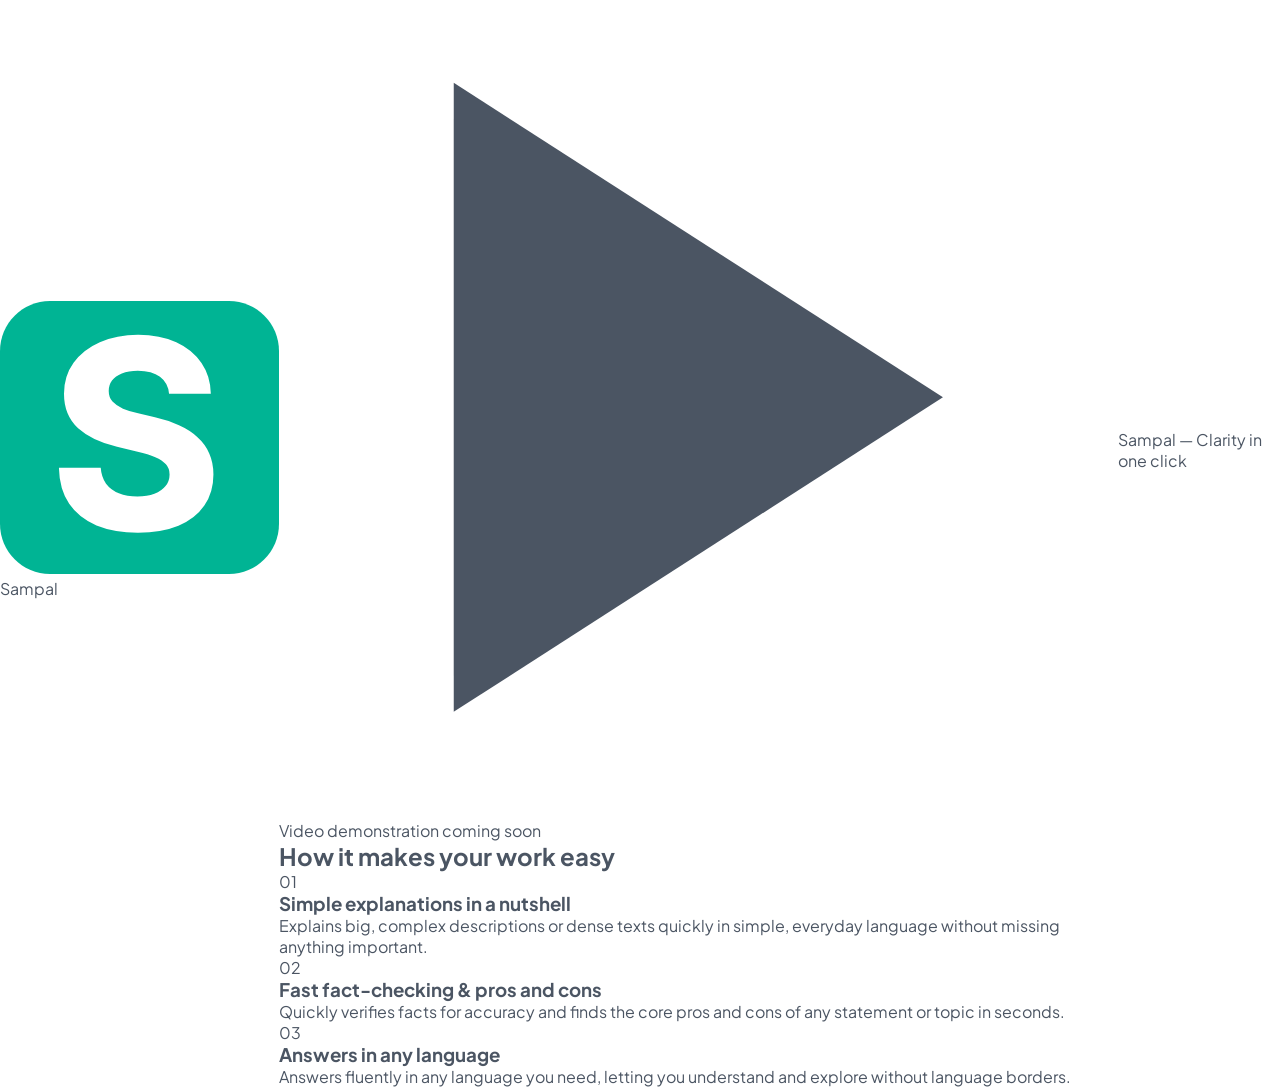
==== commit 8c7d975a: "feat: add top logo nav, Easy to use video section, and 3 key work benefits" ====
--- a/index.html
+++ b/index.html
@@ -3,20 +3,114 @@
 <head>
   <meta charset="UTF-8">
   <meta name="viewport" content="width=device-width, initial-scale=1.0">
-  <title>Sampal</title>
+  <title>Sampal - Understand anything simply</title>
   <meta name="description" content="Understand anything simply, check facts, in any language by simply in one click.">
+  <link rel="icon" type="image/png" href="assets/logo.png">
   <link rel="preconnect" href="https://fonts.googleapis.com">
   <link rel="preconnect" href="https://fonts.gstatic.com" crossorigin>
   <link href="https://fonts.googleapis.com/css2?family=Plus+Jakarta+Sans:wght@400;500;600;700;800;900&display=swap" rel="stylesheet">
   <link rel="stylesheet" href="style.css">
 </head>
 <body>
-  <main class="hero-wrapper">
-    <div class="hero-content">
-      <h1 class="brand-title">Sampal</h1>
-      <p class="brand-tagline">Understand anything simply, check facts, in any language by simply in one click</p>
+
+  <!-- Top Navigation Header -->
+  <header class="top-nav">
+    <div class="nav-container">
+      <div class="brand-identity">
+        <img src="assets/logo.png" alt="Sampal Logo" class="brand-logo" />
+        <span class="brand-name">Sampal</span>
+      </div>
     </div>
+  </header>
+
+  <main>
+    <!-- Section 1: Hero -->
+    <section class="hero-section" id="hero">
+      <div class="container hero-content">
+        <h1 class="hero-title">Sampal</h1>
+        <p class="hero-tagline">Understand anything simply, check facts, in any language by simply in one click</p>
+      </div>
+    </section>
+
+    <!-- Section 2: Easy to use -->
+    <section class="section easy-section" id="easy-to-use">
+      <div class="container">
+        <div class="section-header">
+          <h2 class="section-title">Easy to use</h2>
+          <p class="section-subtitle">Select any text then click Ask sampal to trigger quick action...</p>
+        </div>
+
+        <!-- Video Display Container -->
+        <div class="video-container" id="video-wrapper">
+          <!-- Video element ready for your file or stream -->
+          <div class="video-placeholder">
+            <div class="video-mockup-content">
+              <div class="sample-text-block">
+                <span class="highlighted-text">Quantum computing leverages quantum mechanical phenomena such as superposition and entanglement to compute at unprecedented speeds...</span>
+                <div class="ask-sampal-badge">
+                  <span>Ask sampal</span>
+                </div>
+              </div>
+              <div class="play-action-hint">
+                <div class="play-button-circle">
+                  <svg viewBox="0 0 24 24" fill="currentColor">
+                    <polygon points="5 3 19 12 5 21 5 3"></polygon>
+                  </svg>
+                </div>
+                <span class="video-hint-label">Video demonstration coming soon</span>
+              </div>
+            </div>
+          </div>
+        </div>
+      </div>
+    </section>
+
+    <!-- Section 3: How it makes your work easy -->
+    <section class="section benefits-section" id="features">
+      <div class="container">
+        <div class="section-header">
+          <h2 class="section-title">How it makes your work easy</h2>
+        </div>
+
+        <div class="benefits-grid">
+          <!-- Point 1 -->
+          <div class="benefit-card">
+            <div class="benefit-number">01</div>
+            <h3 class="benefit-heading">Simple explanations in a nutshell</h3>
+            <p class="benefit-description">
+              Explains big, complex descriptions or dense texts quickly in simple, everyday language without missing anything important.
+            </p>
+          </div>
+
+          <!-- Point 2 -->
+          <div class="benefit-card">
+            <div class="benefit-number">02</div>
+            <h3 class="benefit-heading">Fast fact-checking & pros and cons</h3>
+            <p class="benefit-description">
+              Quickly verifies facts for accuracy and finds the core pros and cons of any statement or topic in seconds.
+            </p>
+          </div>
+
+          <!-- Point 3 -->
+          <div class="benefit-card">
+            <div class="benefit-number">03</div>
+            <h3 class="benefit-heading">Answers in any language</h3>
+            <p class="benefit-description">
+              Answers fluently in any language you need, letting you understand and explore without language borders.
+            </p>
+          </div>
+        </div>
+      </div>
+    </section>
   </main>
+
+  <!-- Clean Footer -->
+  <footer class="site-footer">
+    <div class="container footer-content">
+      <p class="footer-copy">Sampal — Clarity in one click</p>
+    </div>
+  </footer>
+
   <script src="app.js"></script>
 </body>
 </html>
--- a/style.css
+++ b/style.css
@@ -1,970 +1,101 @@
 /* ====================================================================
-   SAMPLE WEBSITE - PURE BLACK & VIBRANT TEAL DESIGN SYSTEM
-   "Understand complex things simply in one click, also check facts"
+   SAMPAL - MINIMALIST LANDING PAGE
+   Theme: Pure Crisp White Background & Signature Teal (#00b494)
    ==================================================================== */
 
 :root {
-  --bg-pitch: #040507;
-  --bg-primary: #080a0f;
-  --bg-card: #0d1117;
-  --bg-card-hover: #121720;
-  --bg-glass: rgba(13, 17, 23, 0.75);
-  
-  --border-subtle: rgba(255, 255, 255, 0.08);
-  --border-card: rgba(255, 255, 255, 0.1);
-  --border-teal: rgba(13, 242, 201, 0.25);
-  --border-teal-active: rgba(13, 242, 201, 0.6);
-
-  --teal-neon: #0df2c9;
-  --teal-cyan: #00e5ff;
-  --teal-deep: #0ea5e9;
-  --teal-dim: rgba(13, 242, 201, 0.12);
-  --teal-glow: 0 0 28px rgba(13, 242, 201, 0.25);
-  --teal-glow-strong: 0 0 45px rgba(13, 242, 201, 0.45);
-
-  --text-white: #ffffff;
-  --text-primary: #f1f5f9;
-  --text-secondary: #94a3b8;
-  --text-muted: #64748b;
-
-  --font-sans: 'Plus Jakarta Sans', -apple-system, BlinkMacSystemFont, "Segoe UI", Roboto, sans-serif;
-  --font-mono: 'JetBrains Mono', monospace;
-  --radius-sm: 8px;
-  --radius-md: 14px;
-  --radius-lg: 20px;
-  --radius-full: 9999px;
-  --transition-fast: all 0.18s cubic-bezier(0.16, 1, 0.3, 1);
-  --transition-smooth: all 0.3s cubic-bezier(0.16, 1, 0.3, 1);
+  --color-brand: #00b494;
+  --color-text-sub: #4b5563;
+  --color-bg: #ffffff;
+  --font-main: 'Plus Jakarta Sans', -apple-system, BlinkMacSystemFont, "Segoe UI", Roboto, sans-serif;
 }
 
-/* Base Reset */
 *, *::before, *::after {
   margin: 0;
   padding: 0;
   box-sizing: border-box;
 }
 
-html {
-  scroll-behavior: smooth;
-  background-color: var(--bg-pitch);
+html, body {
+  width: 100%;
+  height: 100%;
+  background-color: var(--color-bg);
+  color: var(--color-text-sub);
+  font-family: var(--font-main);
+  -webkit-font-smoothing: antialiased;
+  -moz-osx-font-smoothing: grayscale;
 }
 
 body {
-  background-color: var(--bg-pitch);
-  color: var(--text-primary);
-  font-family: var(--font-sans);
-  line-height: 1.6;
-  -webkit-font-smoothing: antialiased;
-  min-height: 100vh;
-  position: relative;
-  overflow-x: hidden;
-}
-
-/* Background Ambient Glow & Grid */
-.glow-orb {
-  position: fixed;
-  border-radius: 50%;
-  filter: blur(140px);
-  pointer-events: none;
-  z-index: 0;
-  opacity: 0.35;
-}
-
-.glow-orb-1 {
-  width: 520px;
-  height: 520px;
-  top: -160px;
-  right: -100px;
-  background: radial-gradient(circle, #0df2c9 0%, #00e5ff 40%, transparent 70%);
-}
-
-.glow-orb-2 {
-  width: 600px;
-  height: 600px;
-  top: 45%;
-  left: -200px;
-  background: radial-gradient(circle, rgba(13, 242, 201, 0.18) 0%, rgba(14, 165, 233, 0.1) 50%, transparent 75%);
-}
-
-.grid-overlay {
-  position: fixed;
-  inset: 0;
-  background-image: linear-gradient(rgba(255, 255, 255, 0.02) 1px, transparent 1px),
-                    linear-gradient(90deg, rgba(255, 255, 255, 0.02) 1px, transparent 1px);
-  background-size: 50px 50px;
-  pointer-events: none;
-  z-index: 0;
-}
-
-/* Navigation */
-.nav-bar {
-  position: sticky;
-  top: 0;
-  z-index: 100;
-  background: rgba(4, 5, 7, 0.85);
-  backdrop-filter: blur(20px);
-  -webkit-backdrop-filter: blur(20px);
-  border-bottom: 1px solid var(--border-subtle);
-}
-
-.nav-container {
-  max-width: 1200px;
-  margin: 0 auto;
-  padding: 14px 28px;
-  display: flex;
-  align-items: center;
-  justify-content: space-between;
-}
-
-.nav-brand {
-  display: flex;
-  align-items: center;
-  gap: 10px;
-  text-decoration: none;
-}
-
-.brand-logo-mark {
-  width: 32px;
-  height: 32px;
-  border-radius: 9px;
-  background: linear-gradient(135deg, #0df2c9, #00e5ff);
   display: flex;
   align-items: center;
   justify-content: center;
-  box-shadow: 0 0 16px rgba(13, 242, 201, 0.4);
-}
-
-.logo-sparkle {
-  color: #040507;
-  font-size: 17px;
-  font-weight: 900;
-  line-height: 1;
-}
-
-.brand-name {
-  font-size: 19px;
-  font-weight: 800;
-  letter-spacing: -0.03em;
-  color: var(--text-white);
-}
-
-.badge-tag {
-  font-size: 10px;
-  font-weight: 700;
-  letter-spacing: 0.06em;
-  color: var(--teal-neon);
-  background: var(--teal-dim);
-  border: 1px solid var(--border-teal);
-  padding: 2px 7px;
-  border-radius: var(--radius-full);
-}
-
-.nav-links {
-  display: flex;
-  align-items: center;
-  gap: 28px;
-}
-
-.nav-link {
-  color: var(--text-secondary);
-  text-decoration: none;
-  font-size: 14px;
-  font-weight: 500;
-  transition: var(--transition-fast);
-}
-
-.nav-link:hover {
-  color: var(--teal-neon);
-}
-
-.btn-teal-small {
-  display: inline-flex;
-  align-items: center;
-  gap: 7px;
-  background: var(--teal-dim);
-  color: var(--teal-neon);
-  border: 1px solid var(--border-teal);
-  padding: 7px 16px;
-  border-radius: var(--radius-full);
-  font-size: 13px;
-  font-weight: 600;
-  text-decoration: none;
-  transition: var(--transition-fast);
-}
-
-.btn-teal-small:hover {
-  background: var(--teal-neon);
-  color: #040507;
-  box-shadow: var(--teal-glow);
-  border-color: var(--teal-neon);
+  overflow: hidden;
+  position: relative;
 }
 
 /* Hero Section */
-.hero-section {
-  position: relative;
-  z-index: 1;
-  padding: 90px 24px 60px;
-  text-align: center;
-}
-
-.hero-container {
-  max-width: 860px;
-  margin: 0 auto;
-  display: flex;
-  flex-direction: column;
-  align-items: center;
-}
-
-.hero-badge {
-  display: inline-flex;
-  align-items: center;
-  gap: 8px;
-  background: rgba(13, 242, 201, 0.07);
-  border: 1px solid var(--border-teal);
-  padding: 5px 14px;
-  border-radius: var(--radius-full);
-  font-size: 12.5px;
-  font-weight: 600;
-  color: var(--teal-neon);
-  margin-bottom: 24px;
-}
-
-.pulse-teal-dot {
-  width: 7px;
-  height: 7px;
-  border-radius: 50%;
-  background: var(--teal-neon);
-  box-shadow: 0 0 10px var(--teal-neon);
-  animation: pulseTeal 1.8s infinite;
-}
-
-@keyframes pulseTeal {
-  0% { transform: scale(0.95); opacity: 0.8; }
-  50% { transform: scale(1.35); opacity: 1; box-shadow: 0 0 16px var(--teal-neon); }
-  100% { transform: scale(0.95); opacity: 0.8; }
-}
-
-.hero-title {
-  font-size: 52px;
-  font-weight: 800;
-  line-height: 1.15;
-  letter-spacing: -0.035em;
-  color: var(--text-white);
-  margin-bottom: 20px;
-}
-
-.teal-gradient-text {
-  background: linear-gradient(135deg, #0df2c9 10%, #00e5ff 60%, #38bdf8 100%);
-  -webkit-background-clip: text;
-  -webkit-text-fill-color: transparent;
-}
-
-.hero-description {
-  font-size: 18px;
-  color: var(--text-secondary);
-  line-height: 1.65;
-  max-width: 700px;
-  margin-bottom: 36px;
-}
-
-.hero-actions {
+.hero-wrapper {
+  width: 100%;
+  min-height: 100vh;
   display: flex;
   align-items: center;
   justify-content: center;
-  gap: 16px;
-  margin-bottom: 44px;
-  flex-wrap: wrap;
+  padding: 32px 24px;
+  background-color: var(--color-bg);
 }
 
-.btn-hero-teal {
-  display: inline-flex;
-  align-items: center;
-  gap: 10px;
-  background: linear-gradient(135deg, #0df2c9, #00e5ff);
-  color: #040507;
-  padding: 13px 28px;
-  border-radius: var(--radius-full);
-  font-size: 15px;
-  font-weight: 700;
-  text-decoration: none;
-  box-shadow: 0 6px 24px rgba(13, 242, 201, 0.35);
-  transition: var(--transition-smooth);
+.hero-content {
+  text-align: center;
+  max-width: 860px;
+  margin: 0 auto;
+  animation: fadeIn 0.8s cubic-bezier(0.16, 1, 0.3, 1) forwards;
 }
 
-.btn-hero-teal:hover {
-  transform: translateY(-2px);
-  box-shadow: 0 10px 36px rgba(13, 242, 201, 0.55);
+/* Big Heading: "Sampal" alone */
+.brand-title {
+  font-size: clamp(4.5rem, 14vw, 9.5rem);
+  font-weight: 900;
+  color: var(--color-brand);
+  letter-spacing: -0.045em;
+  line-height: 1.02;
+  margin-bottom: 24px;
+  user-select: none;
+  transition: transform 0.3s ease;
 }
 
-.btn-hero-outline {
-  display: inline-flex;
-  align-items: center;
-  gap: 10px;
-  background: rgba(255, 255, 255, 0.04);
-  color: var(--text-white);
-  border: 1px solid var(--border-card);
-  padding: 13px 26px;
-  border-radius: var(--radius-full);
-  font-size: 15px;
-  font-weight: 600;
-  text-decoration: none;
-  transition: var(--transition-fast);
+.brand-title:hover {
+  transform: scale(1.02);
 }
 
-.btn-hero-outline:hover {
-  background: rgba(255, 255, 255, 0.08);
-  border-color: var(--teal-neon);
-  color: var(--teal-neon);
-}
-
-.hero-chips {
-  display: flex;
-  align-items: center;
-  justify-content: center;
-  gap: 14px;
-  flex-wrap: wrap;
-}
-
-.chip-item {
-  display: inline-flex;
-  align-items: center;
-  gap: 6px;
-  font-size: 12.5px;
-  color: var(--text-secondary);
-  background: rgba(13, 17, 23, 0.6);
-  border: 1px solid var(--border-subtle);
-  padding: 5px 12px;
-  border-radius: var(--radius-full);
-}
-
-.chip-check {
-  color: var(--teal-neon);
-  font-weight: 700;
-}
-
-/* Demo Section */
-.demo-section {
-  position: relative;
-  z-index: 1;
-  padding: 60px 24px 80px;
-}
-
-.section-container {
-  max-width: 1080px;
+/* Bottom text: Tagline */
+.brand-tagline {
+  font-size: clamp(1.15rem, 2.4vw, 1.55rem);
+  font-weight: 500;
+  color: var(--color-text-sub);
+  letter-spacing: -0.015em;
+  line-height: 1.55;
+  max-width: 680px;
   margin: 0 auto;
 }
 
-.section-badge {
-  text-align: center;
-  font-size: 11.5px;
-  font-weight: 700;
-  letter-spacing: 0.12em;
-  color: var(--teal-neon);
-  margin-bottom: 10px;
-}
-
-.section-title {
-  text-align: center;
-  font-size: 34px;
-  font-weight: 800;
-  letter-spacing: -0.025em;
-  color: var(--text-white);
-  margin-bottom: 12px;
-}
-
-.section-subtitle {
-  text-align: center;
-  font-size: 16px;
-  color: var(--text-secondary);
-  max-width: 620px;
-  margin: 0 auto 36px;
-}
-
-/* Demo Filters */
-.demo-filter-bar {
-  display: flex;
-  align-items: center;
-  justify-content: center;
-  gap: 10px;
-  margin-bottom: 24px;
-  flex-wrap: wrap;
-}
-
-.filter-chip {
-  display: inline-flex;
-  align-items: center;
-  gap: 8px;
-  background: var(--bg-card);
-  border: 1px solid var(--border-subtle);
-  color: var(--text-secondary);
-  padding: 8px 18px;
-  border-radius: var(--radius-full);
-  font-size: 13.5px;
-  font-weight: 600;
-  cursor: pointer;
-  transition: var(--transition-fast);
-  user-select: none;
-}
-
-.filter-chip:hover {
-  border-color: var(--border-teal);
-  color: var(--text-white);
-}
-
-.filter-chip.active {
-  background: var(--teal-dim);
-  border-color: var(--teal-neon);
-  color: var(--teal-neon);
-  box-shadow: var(--teal-glow);
-}
-
-/* Demo Cards */
-.demo-cards-wrapper {
-  position: relative;
-}
-
-.demo-card {
-  display: none;
-  background: var(--bg-card);
-  border: 1px solid var(--border-teal);
-  border-radius: var(--radius-lg);
-  padding: 26px 32px;
-  box-shadow: 0 16px 48px rgba(0, 0, 0, 0.6);
-  position: relative;
-  transition: var(--transition-smooth);
-}
-
-.demo-card.active {
-  display: block;
-  animation: fadeIn 0.25s ease forwards;
-}
-
 @keyframes fadeIn {
-  from { opacity: 0; transform: translateY(6px); }
-  to { opacity: 1; transform: translateY(0); }
-}
-
-.demo-card-header {
-  display: flex;
-  align-items: center;
-  justify-content: space-between;
-  margin-bottom: 18px;
-  flex-wrap: wrap;
-  gap: 12px;
-}
-
-.demo-tag {
-  font-size: 12.5px;
-  font-weight: 700;
-  padding: 4px 12px;
-  border-radius: var(--radius-full);
-}
-
-.teal-tag {
-  background: var(--teal-dim);
-  color: var(--teal-neon);
-  border: 1px solid var(--border-teal);
-}
-
-.btn-quick-run {
-  background: linear-gradient(135deg, rgba(13, 242, 201, 0.15), rgba(0, 229, 255, 0.1));
-  color: var(--teal-neon);
-  border: 1px solid var(--border-teal);
-  padding: 6px 16px;
-  border-radius: var(--radius-full);
-  font-size: 12.5px;
-  font-weight: 600;
-  cursor: pointer;
-  transition: var(--transition-fast);
-}
-
-.btn-quick-run:hover {
-  background: var(--teal-neon);
-  color: #040507;
-  box-shadow: var(--teal-glow);
-}
-
-.demo-card-body {
-  font-size: 17px;
-  line-height: 1.8;
-  color: var(--text-white);
-  padding: 18px;
-  background: rgba(4, 5, 7, 0.65);
-  border-radius: var(--radius-md);
-  border: 1px dashed rgba(255, 255, 255, 0.12);
-  user-select: text;
-  cursor: text;
-}
-
-.demo-card-body::selection {
-  background: rgba(13, 242, 201, 0.35);
-  color: #ffffff;
-}
-
-.demo-card-footer {
-  margin-top: 14px;
-  display: flex;
-  align-items: center;
-  justify-content: space-between;
-}
-
-.card-hint {
-  font-size: 12.5px;
-  color: var(--teal-neon);
-  opacity: 0.9;
-}
-
-/* Custom Box in Demo */
-.demo-custom-box textarea {
-  width: 100%;
-  min-height: 120px;
-  background: rgba(4, 5, 7, 0.7);
-  border: 1px solid var(--border-subtle);
-  border-radius: var(--radius-md);
-  padding: 16px;
-  color: var(--text-white);
-  font-size: 15px;
-  font-family: var(--font-sans);
-  resize: vertical;
-  outline: none;
-  transition: var(--transition-fast);
-}
-
-.demo-custom-box textarea:focus {
-  border-color: var(--teal-neon);
-  box-shadow: var(--teal-glow);
-}
-
-.custom-actions {
-  display: flex;
-  align-items: center;
-  gap: 12px;
-  margin-top: 12px;
-}
-
-.btn-teal-action {
-  background: linear-gradient(135deg, #0df2c9, #00e5ff);
-  color: #040507;
-  border: none;
-  padding: 10px 22px;
-  border-radius: var(--radius-full);
-  font-size: 14px;
-  font-weight: 700;
-  cursor: pointer;
-  transition: var(--transition-fast);
-}
-
-.btn-teal-action:hover {
-  box-shadow: var(--teal-glow-strong);
-}
-
-.btn-outline-action {
-  background: transparent;
-  color: var(--text-white);
-  border: 1px solid var(--border-teal);
-  padding: 10px 20px;
-  border-radius: var(--radius-full);
-  font-size: 14px;
-  font-weight: 600;
-  cursor: pointer;
-  transition: var(--transition-fast);
-}
-
-.btn-outline-action:hover {
-  background: var(--teal-dim);
-  color: var(--teal-neon);
-}
-
-/* Features Section */
-.features-section {
-  position: relative;
-  z-index: 1;
-  padding: 70px 24px;
-  background: linear-gradient(180deg, transparent, rgba(13, 17, 23, 0.5) 50%, transparent);
-}
-
-.features-grid {
-  display: grid;
-  grid-template-columns: repeat(auto-fit, minmax(320px, 1fr));
-  gap: 22px;
-  margin-top: 40px;
-}
-
-.feature-card {
-  background: var(--bg-card);
-  border: 1px solid var(--border-card);
-  border-radius: var(--radius-md);
-  padding: 28px;
-  transition: var(--transition-smooth);
-  position: relative;
-  overflow: hidden;
-}
-
-.feature-card::before {
-  content: '';
-  position: absolute;
-  top: 0;
-  left: 0;
-  right: 0;
-  height: 2px;
-  background: linear-gradient(90deg, transparent, var(--teal-neon), transparent);
-  opacity: 0;
-  transition: var(--transition-fast);
-}
-
-.feature-card:hover {
-  border-color: var(--border-teal);
-  transform: translateY(-3px);
-  background: var(--bg-card-hover);
-  box-shadow: 0 12px 32px rgba(0, 0, 0, 0.45);
-}
-
-.feature-card:hover::before {
-  opacity: 1;
-}
-
-.feature-icon-box {
-  width: 44px;
-  height: 44px;
-  border-radius: 12px;
-  background: var(--teal-dim);
-  border: 1px solid var(--border-teal);
-  color: var(--teal-neon);
-  display: flex;
-  align-items: center;
-  justify-content: center;
-  margin-bottom: 20px;
-}
-
-.feature-title {
-  font-size: 18px;
-  font-weight: 700;
-  color: var(--text-white);
-  margin-bottom: 10px;
-}
-
-.feature-text {
-  font-size: 14.5px;
-  color: var(--text-secondary);
-  line-height: 1.6;
-}
-
-/* How It Works */
-.how-section {
-  position: relative;
-  z-index: 1;
-  padding: 70px 24px;
-}
-
-.steps-grid {
-  display: grid;
-  grid-template-columns: repeat(3, 1fr);
-  gap: 24px;
-  margin-top: 40px;
-}
-
-@media (max-width: 860px) {
-  .steps-grid {
-    grid-template-columns: 1fr;
+  from {
+    opacity: 0;
+    transform: translateY(16px);
   }
-}
-
-.step-card {
-  background: var(--bg-card);
-  border: 1px solid var(--border-card);
-  border-radius: var(--radius-md);
-  padding: 30px;
-  position: relative;
-}
-
-.step-number {
-  font-size: 32px;
-  font-weight: 800;
-  color: var(--teal-neon);
-  font-family: var(--font-mono);
-  margin-bottom: 16px;
-  opacity: 0.9;
-}
-
-.step-heading {
-  font-size: 18px;
-  font-weight: 700;
-  color: var(--text-white);
-  margin-bottom: 10px;
-}
-
-.step-body {
-  font-size: 14.5px;
-  color: var(--text-secondary);
-  line-height: 1.6;
-}
-
-/* Install Section */
-.install-section {
-  position: relative;
-  z-index: 1;
-  padding: 70px 24px 90px;
-}
-
-.install-box {
-  background: var(--bg-card);
-  border: 1px solid var(--border-teal);
-  border-radius: var(--radius-lg);
-  padding: 42px;
-  display: grid;
-  grid-template-columns: 1.2fr 0.8fr;
-  gap: 40px;
-  align-items: center;
-  box-shadow: 0 24px 60px rgba(0, 0, 0, 0.7);
-}
-
-@media (max-width: 900px) {
-  .install-box {
-    grid-template-columns: 1fr;
+  to {
+    opacity: 1;
+    transform: translateY(0);
   }
-}
-
-.install-title {
-  font-size: 28px;
-  font-weight: 800;
-  color: var(--text-white);
-  margin: 8px 0 12px;
-}
-
-.install-desc {
-  font-size: 15px;
-  color: var(--text-secondary);
-  margin-bottom: 26px;
-}
-
-.install-steps-list {
-  display: flex;
-  flex-direction: column;
-  gap: 18px;
-}
-
-.install-step-item {
-  display: flex;
-  align-items: flex-start;
-  gap: 14px;
-}
-
-.step-dot {
-  width: 26px;
-  height: 26px;
-  border-radius: 50%;
-  background: var(--teal-dim);
-  border: 1px solid var(--teal-neon);
-  color: var(--teal-neon);
-  font-size: 12px;
-  font-weight: 700;
-  display: flex;
-  align-items: center;
-  justify-content: center;
-  flex-shrink: 0;
-  margin-top: 2px;
-}
-
-.install-step-item strong {
-  font-size: 14.5px;
-  color: var(--text-white);
-}
-
-.install-step-item p {
-  font-size: 13.5px;
-  color: var(--text-secondary);
-  margin-top: 3px;
-}
-
-.install-step-item code {
-  background: rgba(0, 0, 0, 0.5);
-  border: 1px solid var(--border-subtle);
-  padding: 2px 6px;
-  border-radius: 4px;
-  color: var(--teal-neon);
-  font-family: var(--font-mono);
-  font-size: 12px;
-}
-
-.path-copy-box {
-  display: flex;
-  align-items: center;
-  justify-content: space-between;
-  background: rgba(4, 5, 7, 0.85);
-  border: 1px solid var(--border-teal);
-  border-radius: var(--radius-sm);
-  padding: 8px 12px;
-  margin-top: 8px;
-  gap: 10px;
-}
-
-.path-text {
-  font-size: 12px;
-  color: var(--teal-neon);
-  font-family: var(--font-mono);
-  white-space: nowrap;
-  overflow: hidden;
-  text-overflow: ellipsis;
-}
-
-.btn-copy {
-  background: var(--teal-dim);
-  color: var(--teal-neon);
-  border: 1px solid var(--border-teal);
-  padding: 5px 12px;
-  border-radius: 6px;
-  font-size: 11.5px;
-  font-weight: 600;
-  cursor: pointer;
-  flex-shrink: 0;
-  transition: var(--transition-fast);
-}
-
-.btn-copy:hover {
-  background: var(--teal-neon);
-  color: #040507;
-}
-
-/* Install Right Preview */
-.preview-mini-card {
-  background: rgba(4, 5, 7, 0.95);
-  border: 1px solid var(--border-teal);
-  border-radius: var(--radius-md);
-  padding: 22px;
-  box-shadow: 0 12px 36px rgba(0, 0, 0, 0.6);
-  position: relative;
-}
-
-.preview-pill {
-  display: inline-flex;
-  align-items: center;
-  gap: 6px;
-  background: #0d1117;
-  border: 1px solid var(--border-teal);
-  color: var(--text-white);
-  padding: 5px 12px;
-  border-radius: var(--radius-full);
-  font-size: 12px;
-  font-weight: 700;
-  box-shadow: var(--teal-glow);
-  margin-bottom: 16px;
-}
-
-.preview-sparkle {
-  color: var(--teal-neon);
-}
-
-.preview-output {
-  background: #0d1117;
-  border: 1px solid var(--border-subtle);
-  border-radius: 10px;
-  padding: 16px;
-}
-
-.preview-header {
-  display: flex;
-  align-items: center;
-  justify-content: space-between;
-  margin-bottom: 10px;
-}
-
-.preview-brand {
-  font-size: 13px;
-  font-weight: 800;
-  color: var(--teal-neon);
-  letter-spacing: -0.02em;
-}
-
-.preview-dot {
-  width: 6px;
-  height: 6px;
-  border-radius: 50%;
-  background: var(--teal-neon);
-}
-
-.preview-label {
-  font-size: 11px;
-  font-weight: 700;
-  color: var(--text-muted);
-  text-transform: uppercase;
-  letter-spacing: 0.05em;
-  margin-bottom: 4px;
-}
-
-.preview-text {
-  font-size: 13.5px;
-  color: var(--text-white);
-  line-height: 1.55;
-  margin-bottom: 10px;
-}
-
-.preview-fact {
-  font-size: 12px;
-  font-weight: 600;
-  color: var(--teal-neon);
-  background: var(--teal-dim);
-  border: 1px solid var(--border-teal);
-  padding: 4px 10px;
-  border-radius: 6px;
-}
-
-/* Footer */
-.footer {
-  position: relative;
-  z-index: 1;
-  border-top: 1px solid var(--border-subtle);
-  background: rgba(4, 5, 7, 0.95);
-  padding: 36px 24px;
-}
-
-.footer-container {
-  max-width: 1200px;
-  margin: 0 auto;
-  display: flex;
-  align-items: center;
-  justify-content: space-between;
-  flex-wrap: wrap;
-  gap: 16px;
-}
-
-.footer-brand {
-  display: flex;
-  align-items: center;
-  gap: 8px;
-}
-
-.footer-title {
-  font-size: 15px;
-  font-weight: 800;
-  color: var(--text-white);
-}
-
-.footer-desc {
-  font-size: 13px;
-  color: var(--text-secondary);
-}
-
-.footer-meta {
-  font-size: 12.5px;
-  color: var(--text-muted);
 }
 
 /* Responsive adjustments */
 @media (max-width: 640px) {
-  .hero-title {
-    font-size: 36px;
+  .brand-title {
+    margin-bottom: 18px;
   }
-  .hero-description {
-    font-size: 16px;
-  }
-  .nav-links {
-    display: none;
-  }
-  .demo-card {
-    padding: 18px 20px;
-  }
-  .footer-container {
-    flex-direction: column;
-    text-align: center;
+  .brand-tagline {
+    padding: 0 12px;
   }
 }
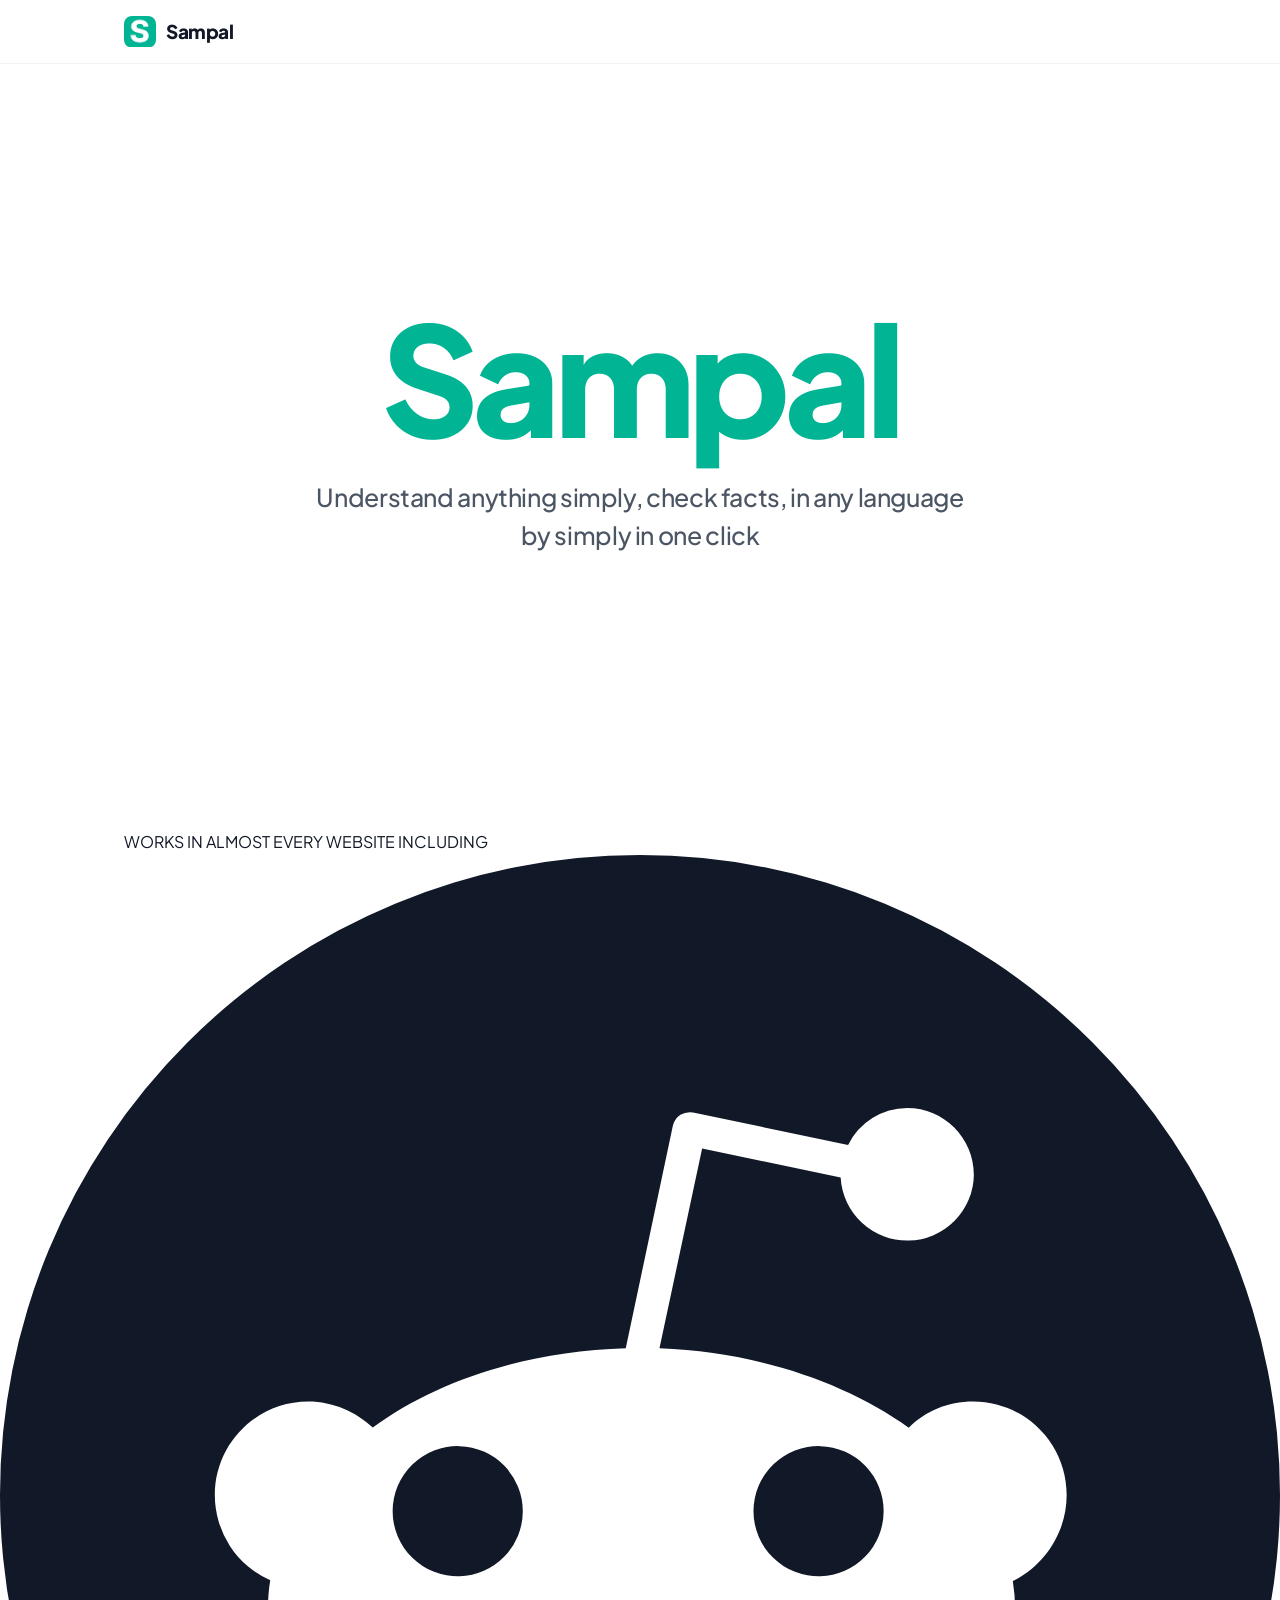
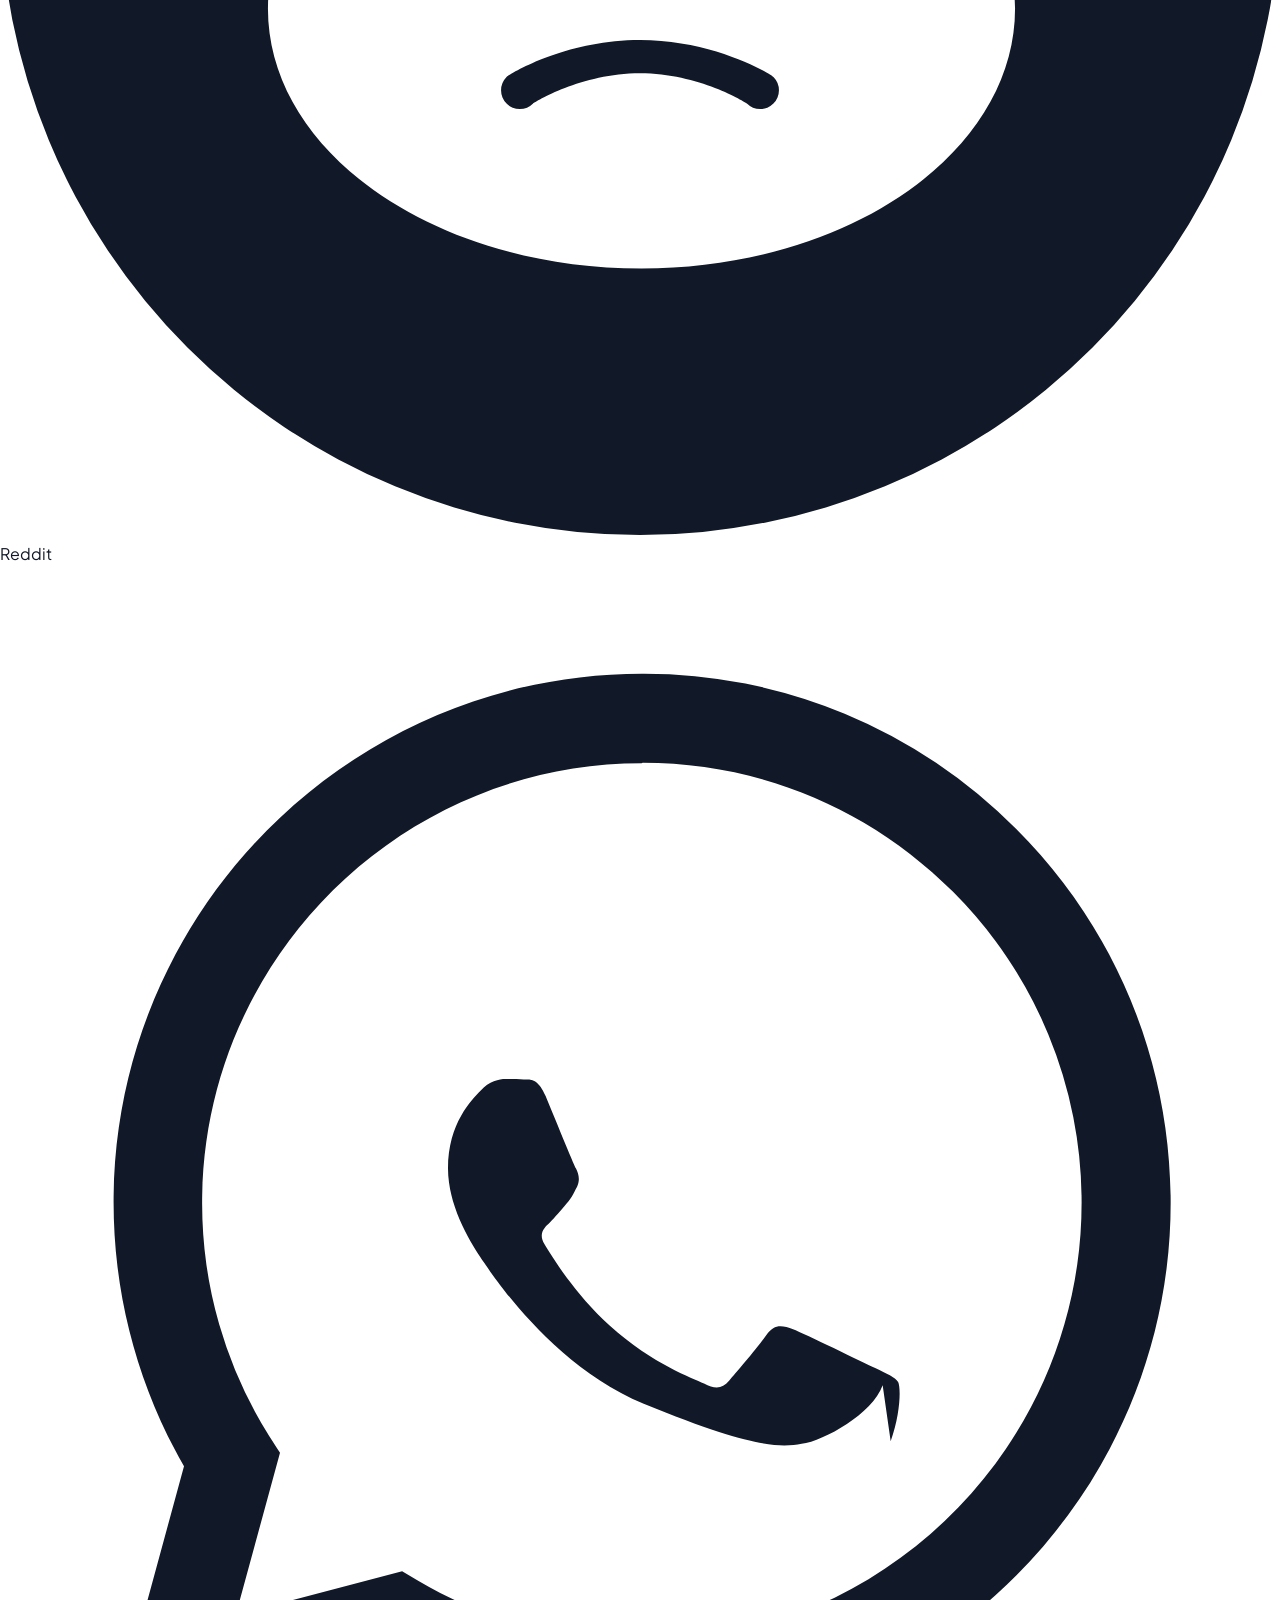
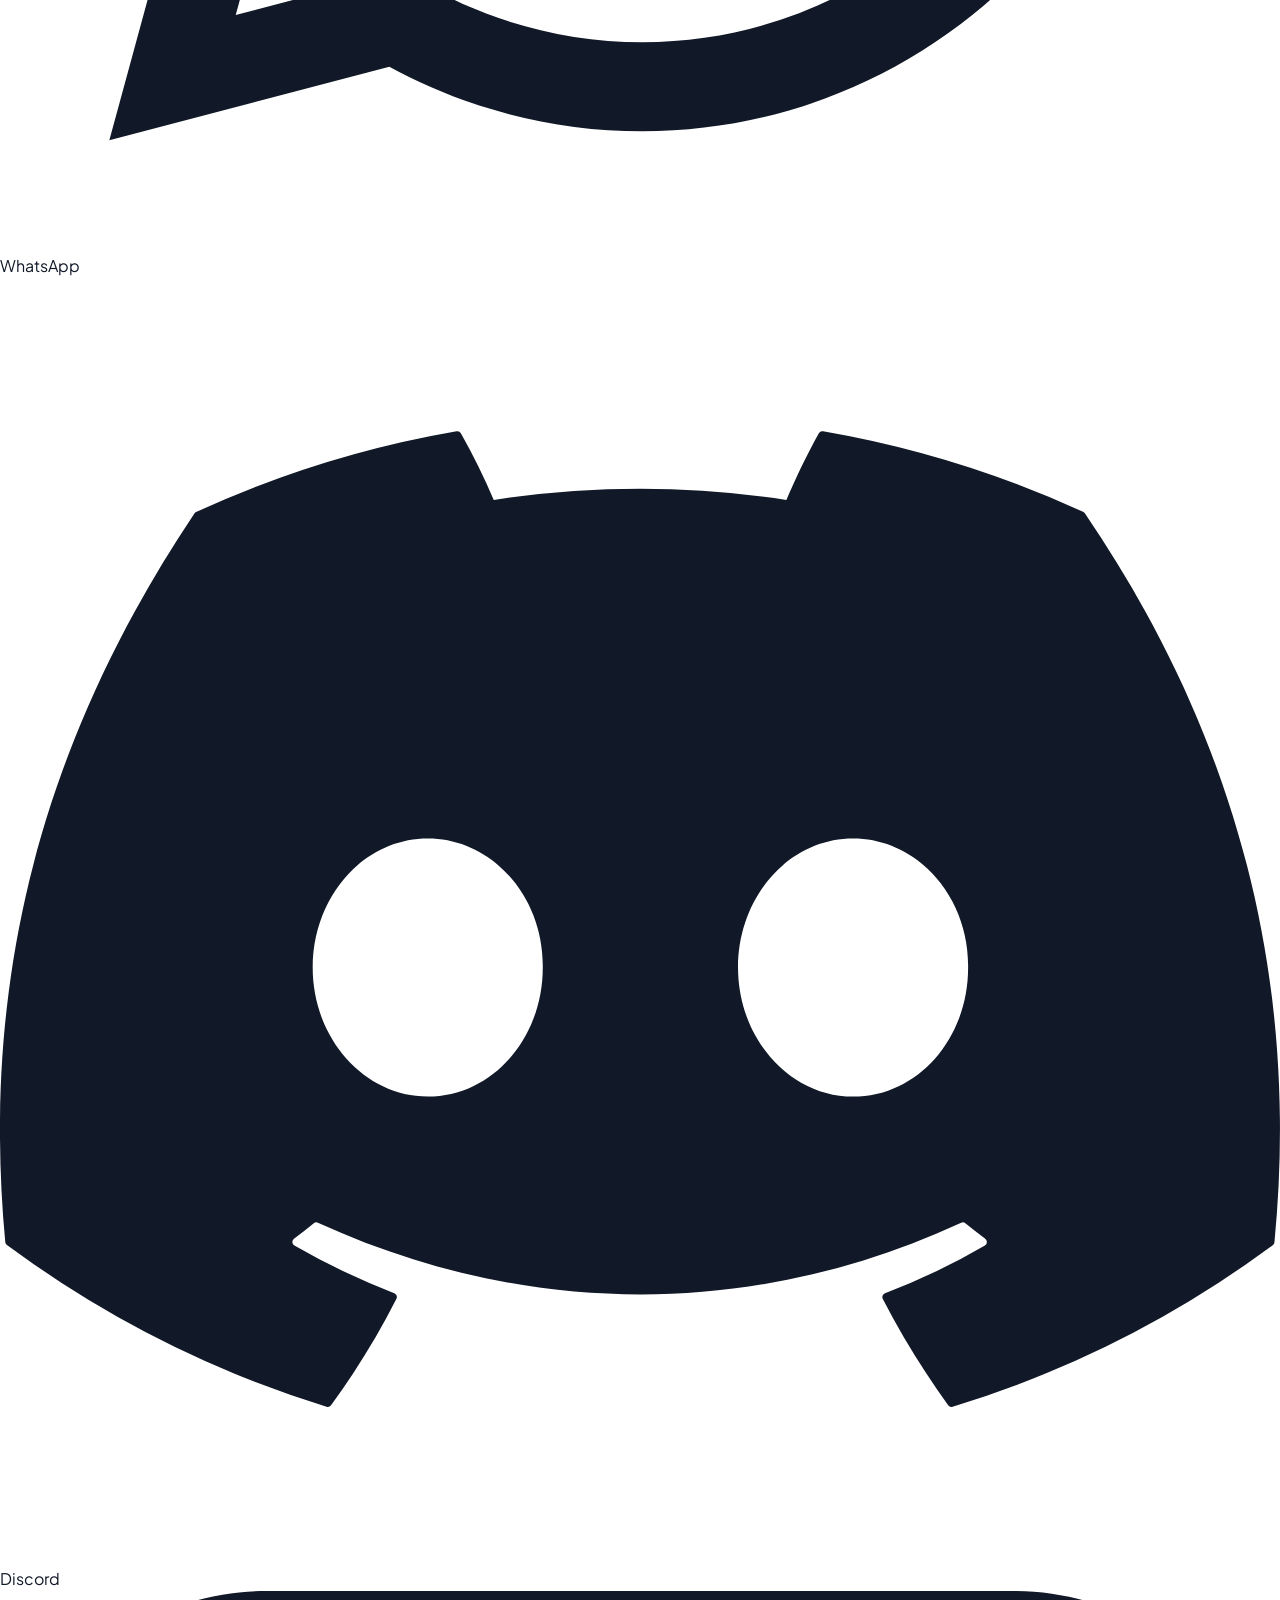
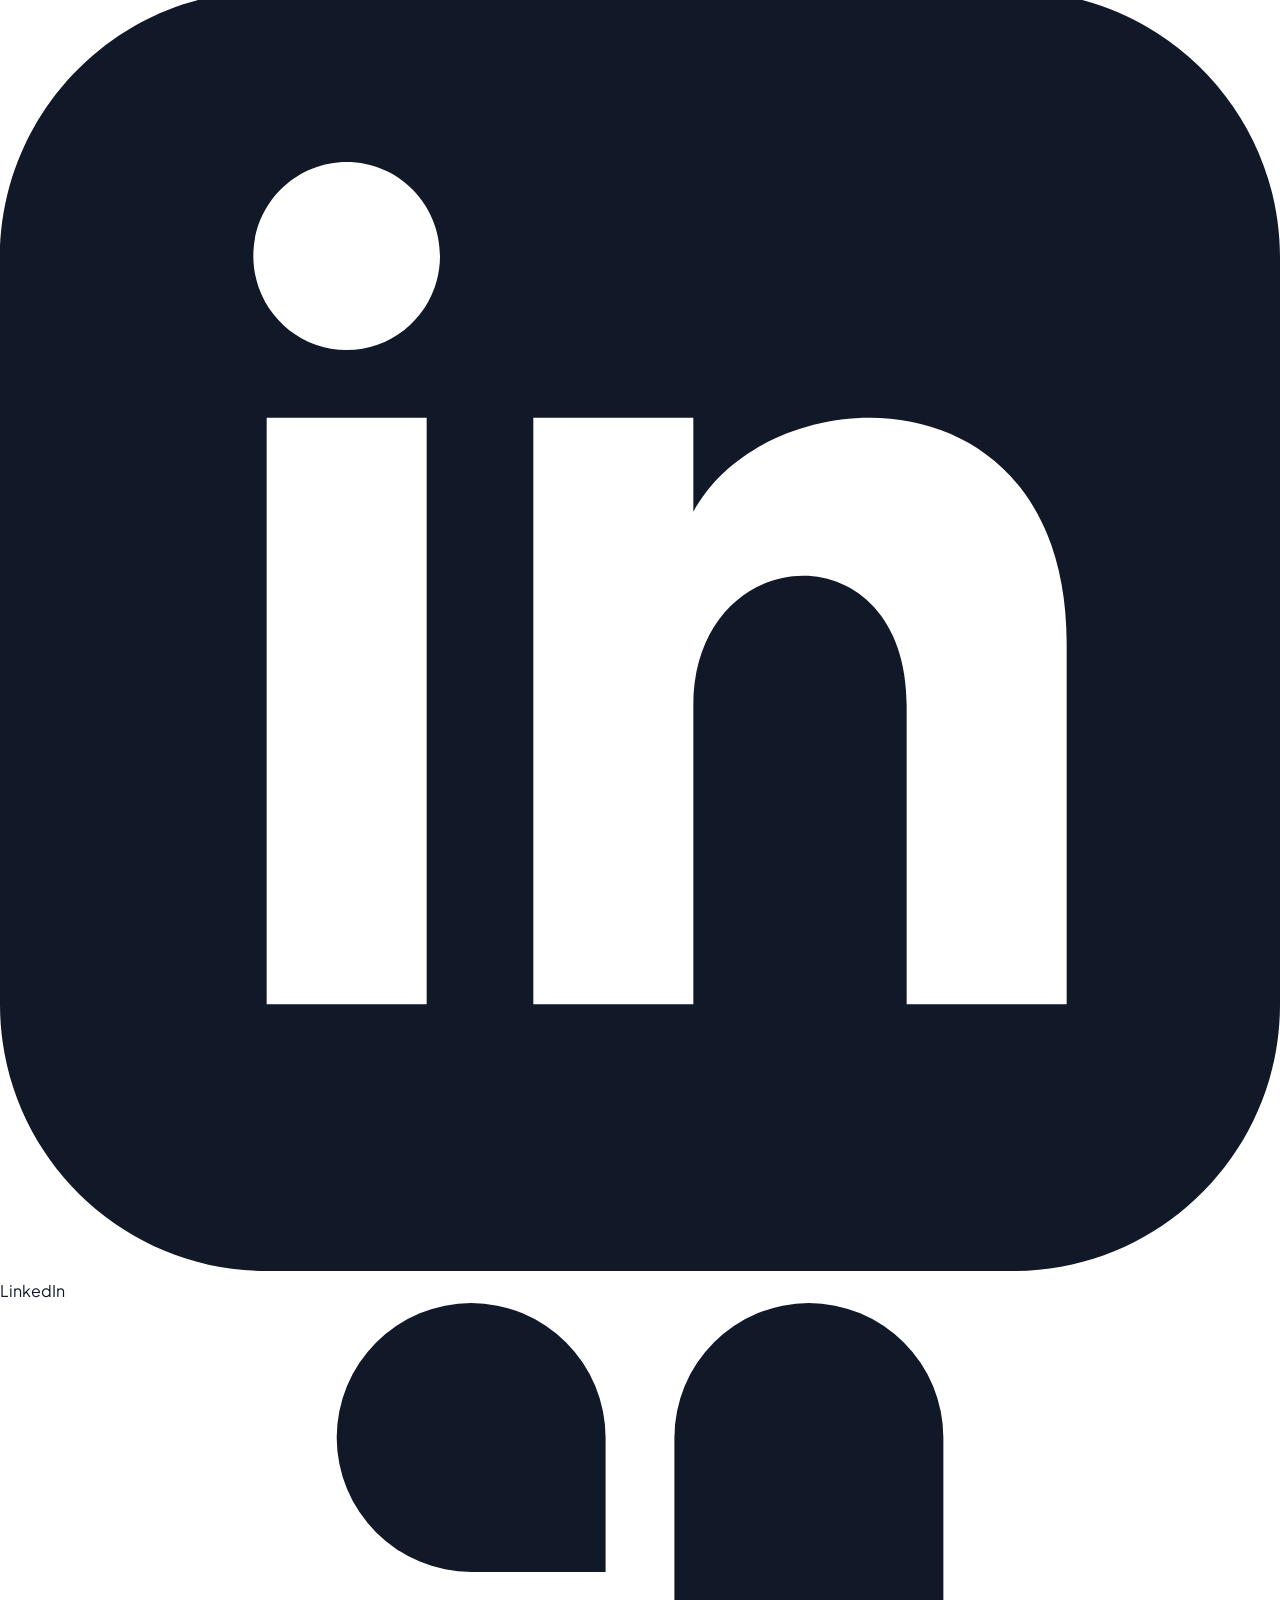
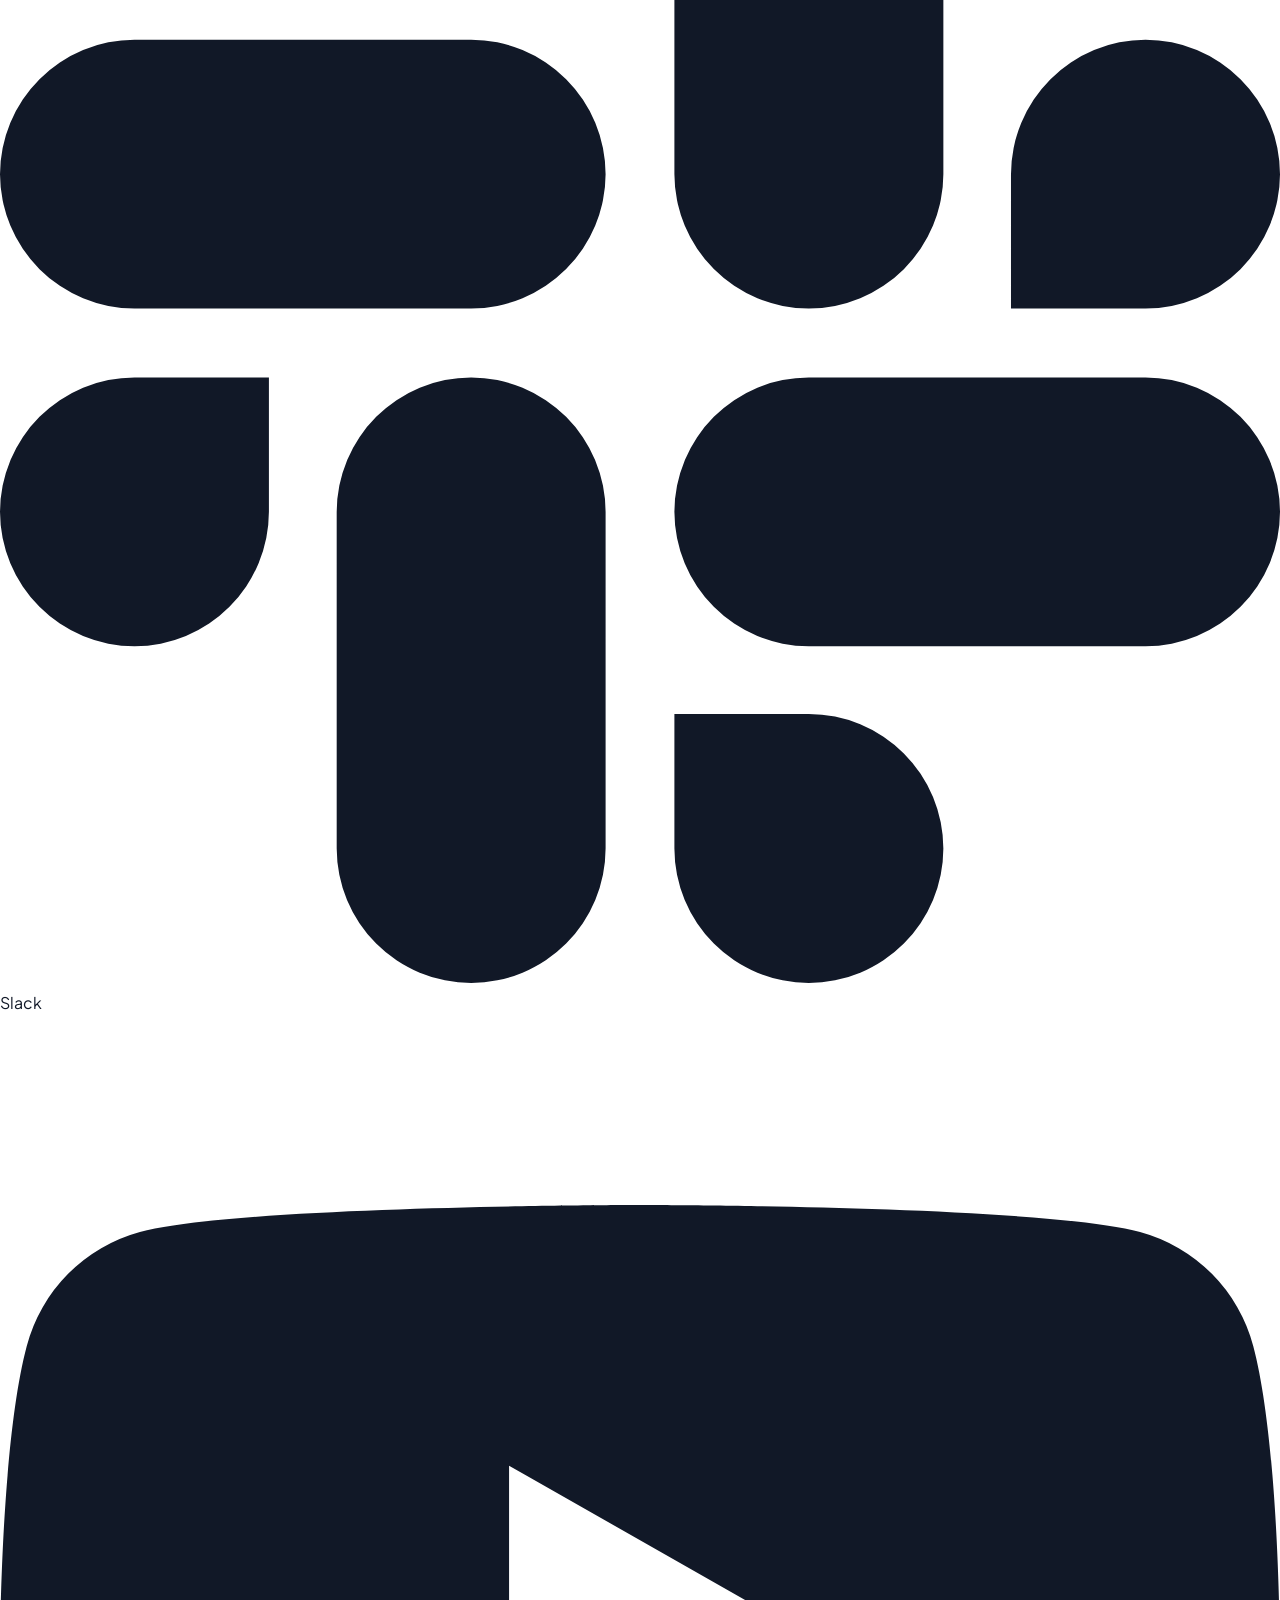
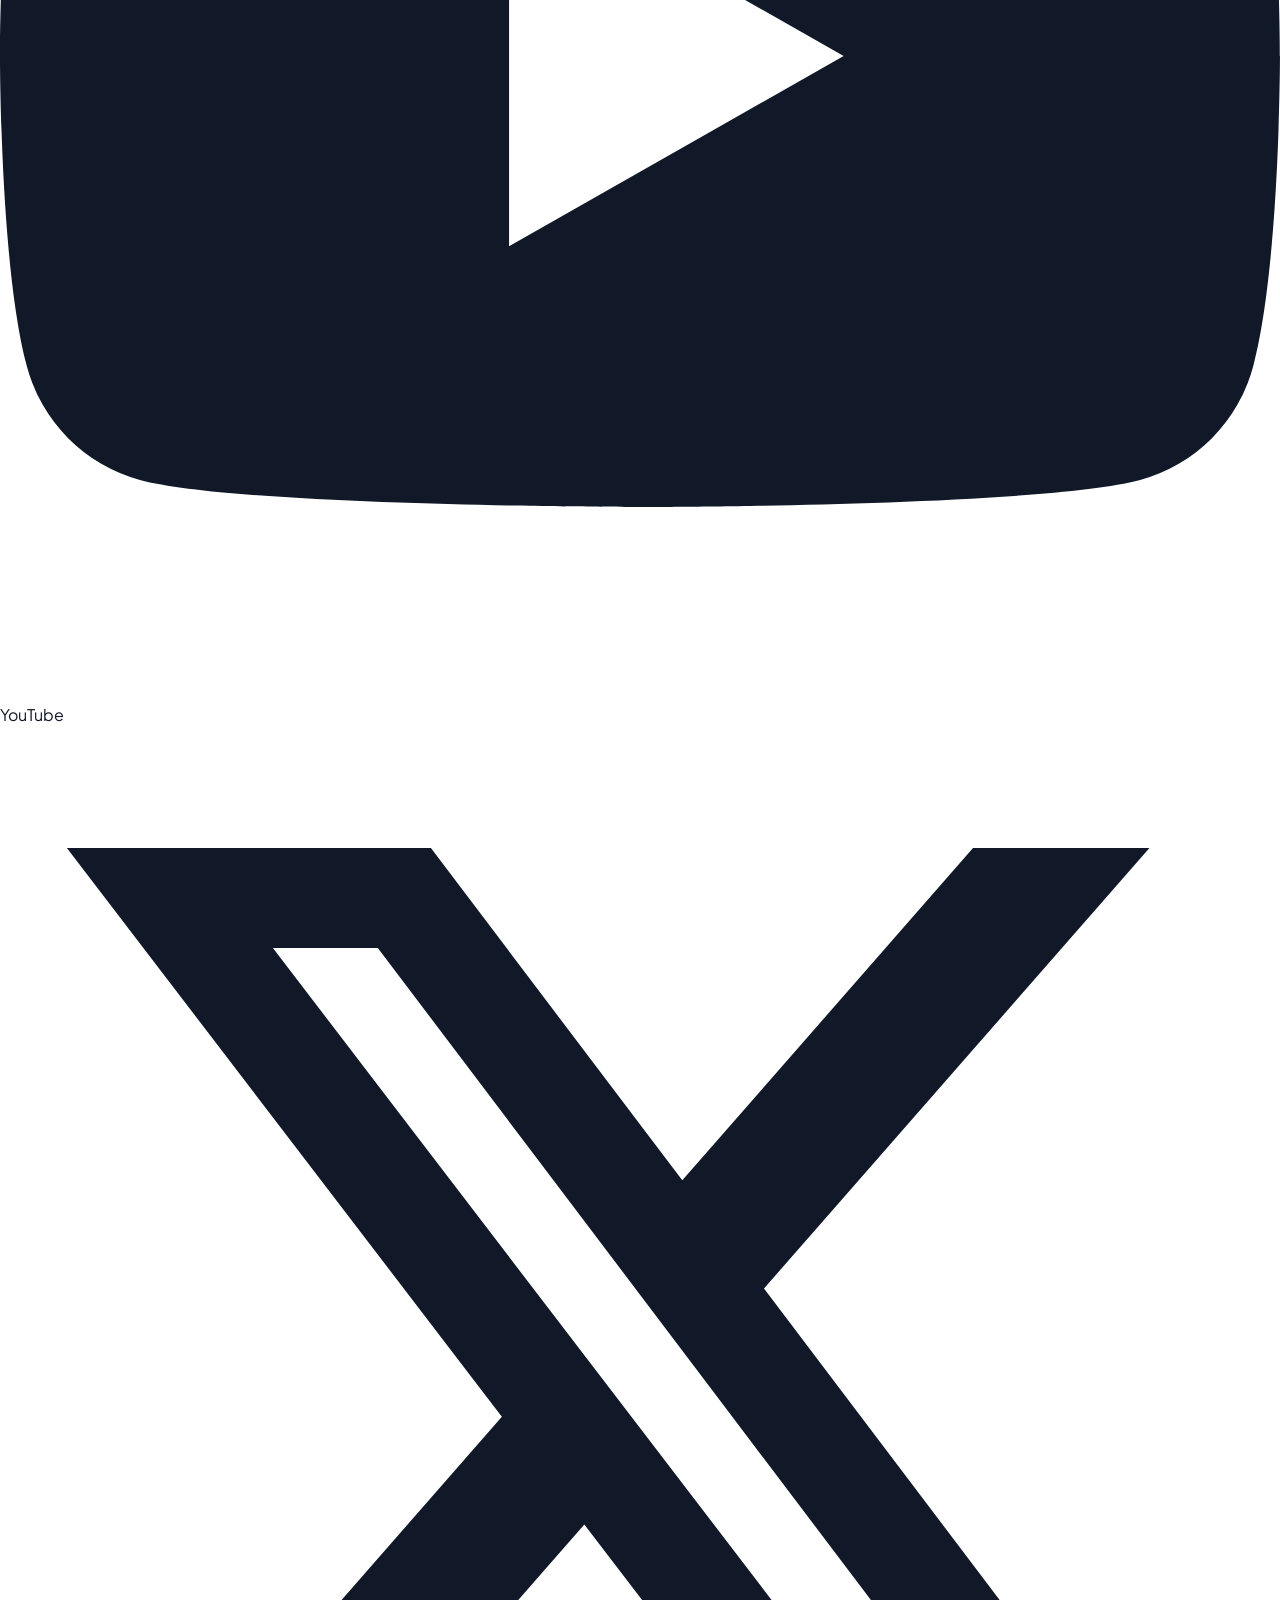
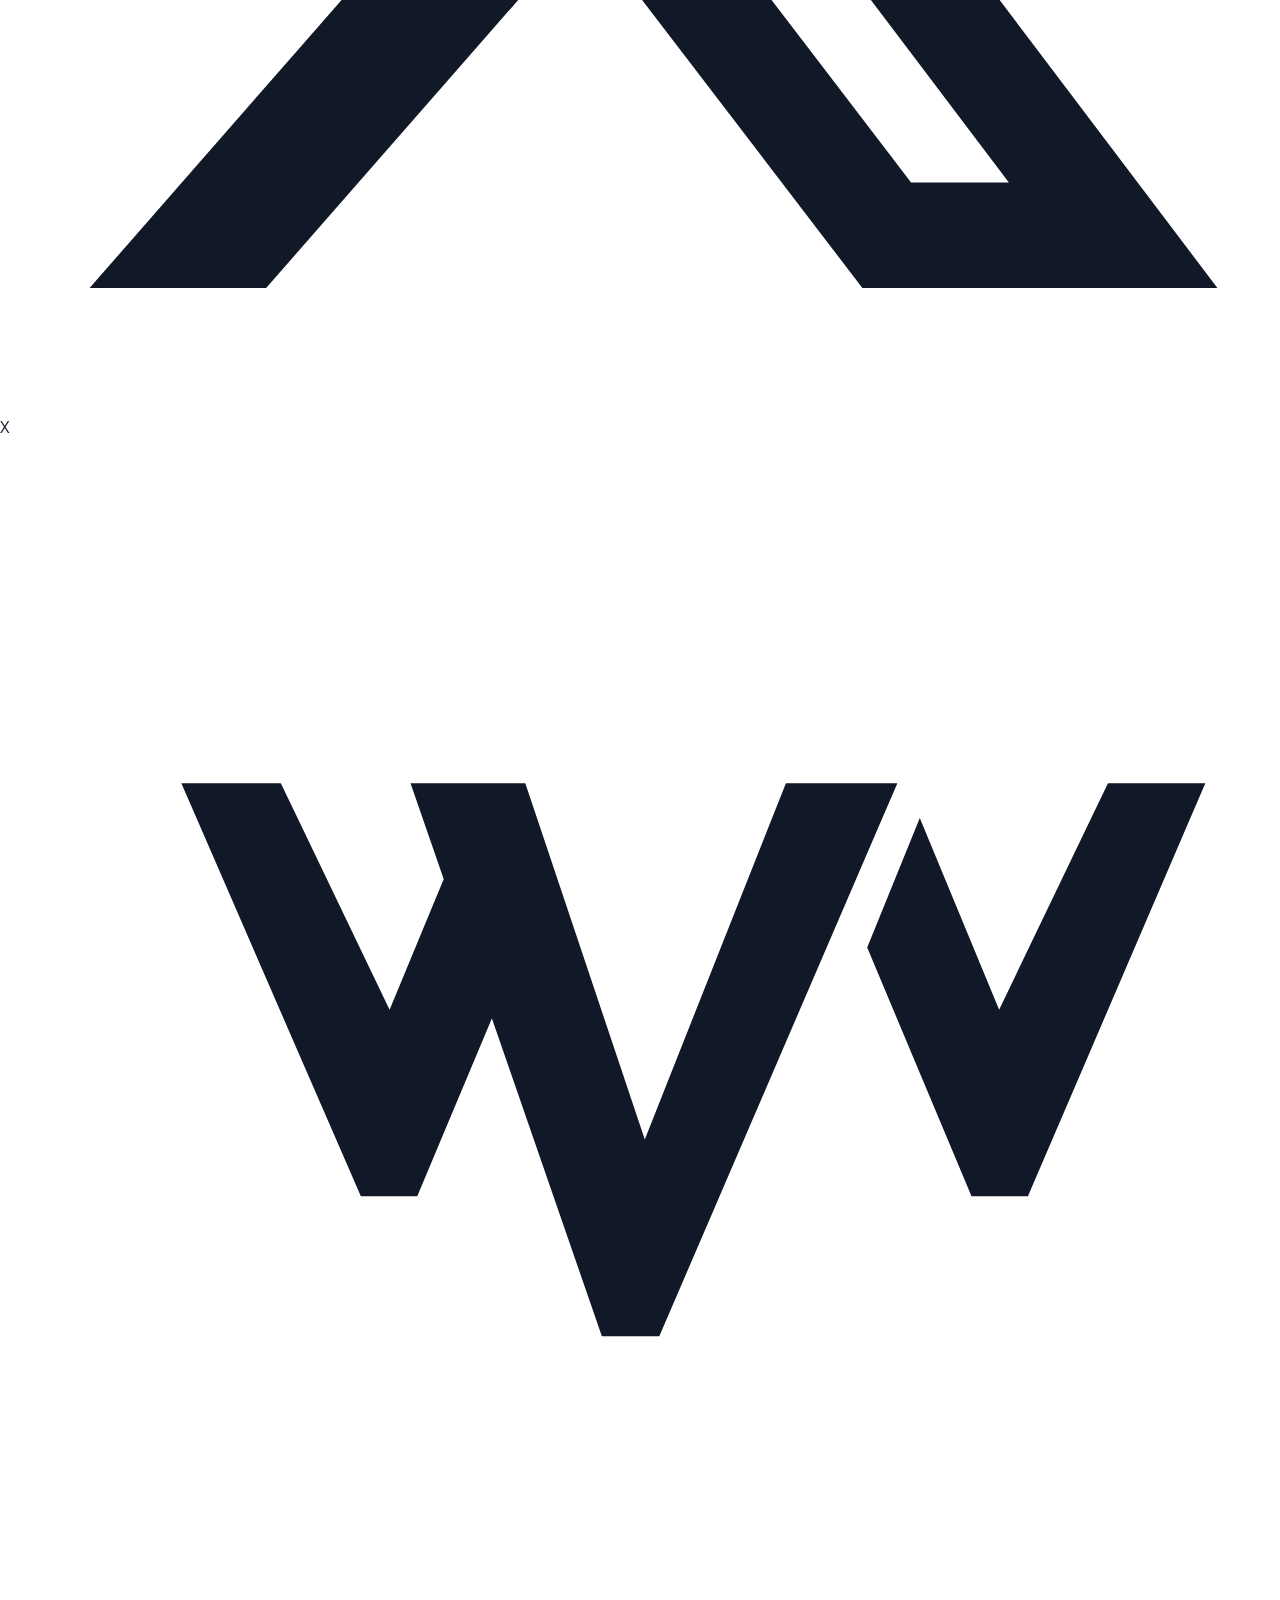
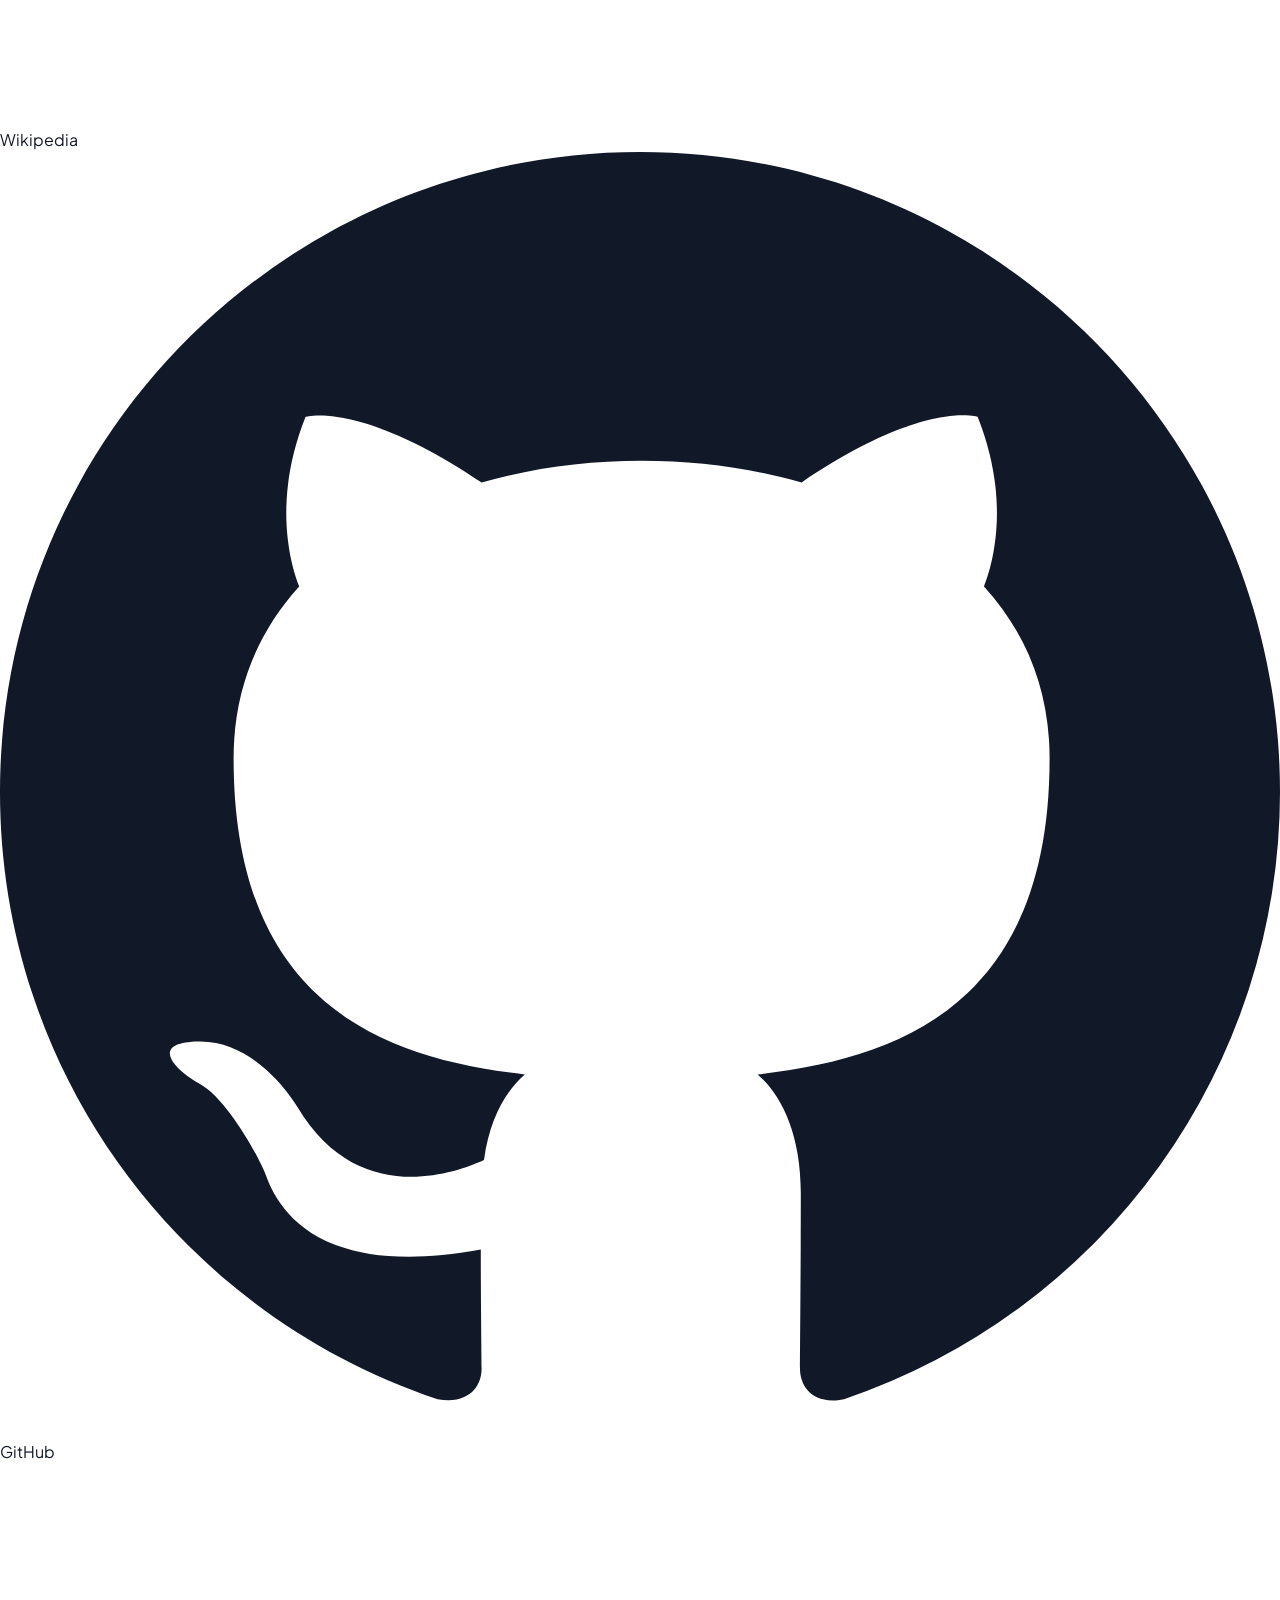
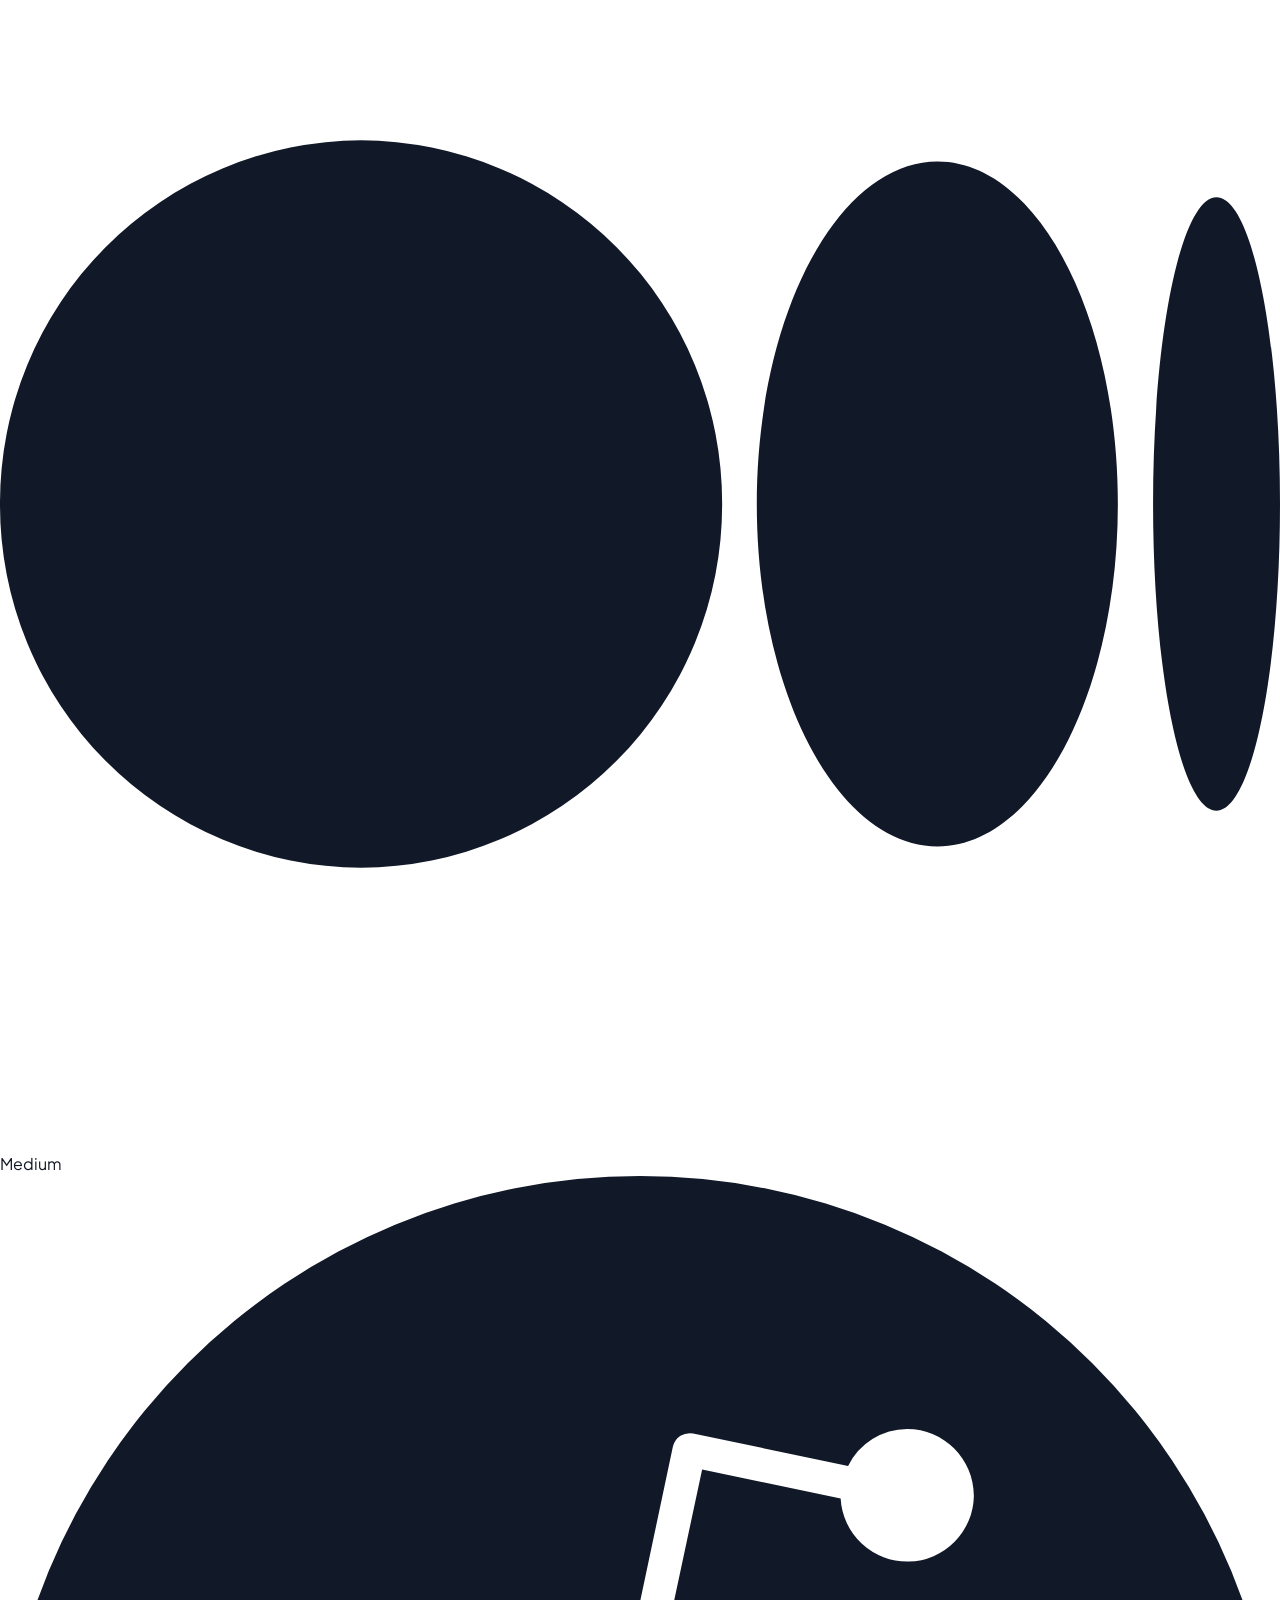
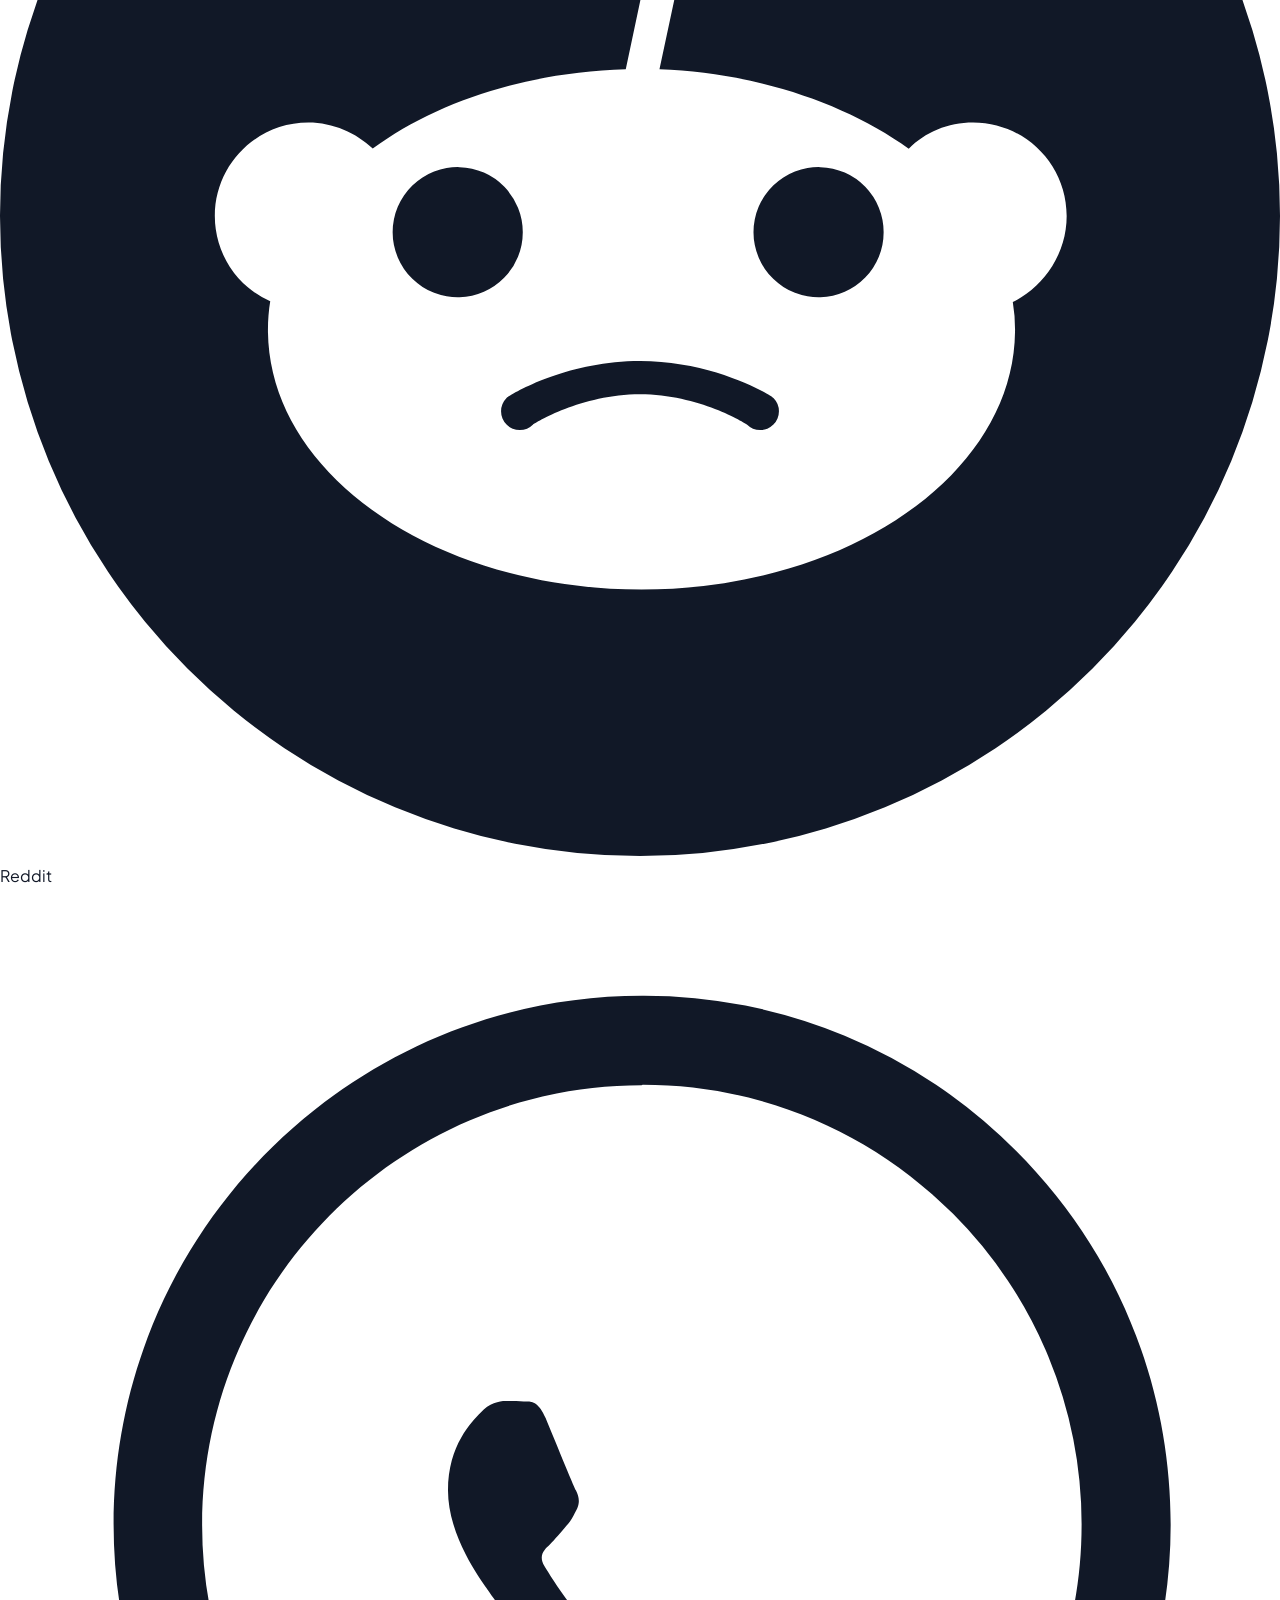
==== commit e6c3727d: "feat: add platforms infinite marquee and FAQ accordion sections" ====
--- a/index.html
+++ b/index.html
@@ -32,6 +32,100 @@
       </div>
     </section>
 
+    <!-- Infinite Platforms Marquee Section -->
+    <section class="platforms-section" aria-label="Supported Platforms">
+      <div class="container">
+        <p class="platforms-label">WORKS IN ALMOST EVERY WEBSITE INCLUDING</p>
+      </div>
+      <div class="marquee-container">
+        <div class="marquee-track">
+          <!-- Marquee Set 1 -->
+          <div class="platform-chip" title="Reddit">
+            <svg viewBox="0 0 24 24" fill="currentColor"><path d="M12 0A12 12 0 0 0 0 12a12 12 0 0 0 12 12 12 12 0 0 0 12-12A12 12 0 0 0 12 0zm5.01 4.744c.688 0 1.25.561 1.25 1.249a1.25 1.25 0 0 1-2.498.056l-2.597-.547-.8 3.747c1.824.07 3.48.632 4.674 1.488.308-.309.73-.491 1.207-.491.968 0 1.754.786 1.754 1.754 0 .716-.435 1.333-1.01 1.614a3.111 3.111 0 0 1 .042.52c0 2.694-3.13 4.87-7.004 4.87-3.874 0-7.004-2.176-7.004-4.87 0-.183.015-.366.043-.534A1.748 1.748 0 0 1 4.028 12c0-.968.786-1.754 1.754-1.754.463 0 .898.196 1.207.49 1.207-.883 2.878-1.43 4.744-1.487l.885-4.182a.342.342 0 0 1 .14-.197.35.35 0 0 1 .238-.042l2.906.609a1.24 1.24 0 0 1 1.108-.693zM8.617 11.084a1.22 1.22 0 1 0 0 2.439 1.22 1.22 0 0 0 0-2.439zm6.766 0a1.22 1.22 0 1 0 0 2.439 1.22 1.22 0 0 0 0-2.439zm-3.383 3.633c-1.39 0-2.439.632-2.502.696a.352.352 0 0 0 .498.498c.021-.021.905-.568 2.004-.568 1.1 0 1.984.547 2.004.568a.352.352 0 0 0 .498-.498c-.063-.064-1.112-.696-2.502-.696z"/></svg>
+            <span>Reddit</span>
+          </div>
+          <div class="platform-chip" title="WhatsApp">
+            <svg viewBox="0 0 24 24" fill="currentColor"><path d="M12.04 2c-5.46 0-9.91 4.45-9.91 9.91 0 1.75.46 3.45 1.32 4.95L2.05 22l5.25-1.38c1.45.79 3.08 1.21 4.74 1.21 5.46 0 9.91-4.45 9.91-9.91 0-2.65-1.03-5.14-2.9-7.01A9.816 9.816 0 0 0 12.04 2m.01 1.67c2.2 0 4.26.86 5.82 2.42a8.225 8.225 0 0 1 2.41 5.83c0 4.54-3.7 8.24-8.24 8.24-1.48 0-2.93-.4-4.2-1.15l-.3-.18-3.12.82.83-3.04-.2-.31a8.196 8.196 0 0 1-1.26-4.38c0-4.54 3.7-8.24 8.24-8.24m4.52 11.66c-.19.53-1.09 1.04-1.52 1.1-.4.07-.91.09-2.96-.75-1.74-.72-2.87-2.48-2.96-2.6-.08-.12-.71-.95-.71-1.81 0-.86.45-1.29.61-1.46.16-.18.35-.22.47-.22.12 0 .24 0 .34.01.11 0 .26-.04.41.31.15.36.52 1.27.57 1.36.05.1.08.21.02.34-.07.13-.1.21-.2.32-.1.12-.22.26-.31.35-.11.1-.22.21-.1.41.13.21.57.94 1.22 1.52.84.75 1.55.98 1.77 1.09.21.11.34.1.47-.05.13-.15.55-.64.7-.86.15-.22.3-.18.5-.11.21.08 1.31.62 1.54.73.22.11.37.17.43.26.05.1.05.58-.14 1.11z"/></svg>
+            <span>WhatsApp</span>
+          </div>
+          <div class="platform-chip" title="Discord">
+            <svg viewBox="0 0 24 24" fill="currentColor"><path d="M20.317 4.37a19.791 19.791 0 0 0-4.885-1.515.074.074 0 0 0-.079.037c-.21.375-.444.864-.608 1.25a18.27 18.27 0 0 0-5.487 0 12.64 12.64 0 0 0-.617-1.25.077.077 0 0 0-.079-.037A19.736 19.736 0 0 0 3.677 4.37a.07.07 0 0 0-.032.027C.533 9.046-.32 13.58.099 18.057a.082.082 0 0 0 .031.057 19.9 19.9 0 0 0 5.993 3.03.078.078 0 0 0 .084-.028c.462-.63.874-1.295 1.226-1.994.021-.041.001-.09-.041-.106a13.107 13.107 0 0 1-1.872-.892.077.077 0 0 1-.008-.128 10.2 10.2 0 0 0 .372-.292.074.074 0 0 1 .077-.01c3.929 1.793 8.18 1.793 12.061 0a.074.074 0 0 1 .078.01c.12.098.246.198.373.292a.077.077 0 0 1-.006.127 12.299 12.299 0 0 1-1.873.894.077.077 0 0 0-.041.107c.36.698.772 1.362 1.225 1.993a.076.076 0 0 0 .084.028 19.839 19.839 0 0 0 6.002-3.03.077.077 0 0 0 .032-.054c.5-5.177-.838-9.674-3.549-13.66a.061.061 0 0 0-.031-.028zM8.02 15.33c-1.183 0-2.157-1.085-2.157-2.419 0-1.333.956-2.419 2.157-2.419 1.21 0 2.176 1.096 2.157 2.42 0 1.333-.956 2.418-2.157 2.418zm7.975 0c-1.183 0-2.157-1.085-2.157-2.419 0-1.333.955-2.419 2.157-2.419 1.21 0 2.176 1.096 2.157 2.42 0 1.333-.946 2.418-2.157 2.418z"/></svg>
+            <span>Discord</span>
+          </div>
+          <div class="platform-chip" title="LinkedIn">
+            <svg viewBox="0 0 24 24" fill="currentColor"><path d="M19 0h-14c-2.761 0-5 2.239-5 5v14c0 2.761 2.239 5 5 5h14c2.762 0 5-2.239 5-5v-14c0-2.761-2.238-5-5-5zm-11 19h-3v-11h3v11zm-1.5-12.268c-.966 0-1.75-.79-1.75-1.764s.784-1.764 1.75-1.764 1.75.79 1.75 1.764-.783 1.764-1.75 1.764zm13.5 12.268h-3v-5.604c0-3.368-4-3.113-4 0v5.604h-3v-11h3v1.765c1.396-2.586 7-2.777 7 2.476v6.759z"/></svg>
+            <span>LinkedIn</span>
+          </div>
+          <div class="platform-chip" title="Slack">
+            <svg viewBox="0 0 24 24" fill="currentColor"><path d="M5.042 15.165a2.528 2.528 0 0 1-2.52 2.523A2.528 2.528 0 0 1 0 15.165a2.527 2.527 0 0 1 2.522-2.52h2.52v2.52zM6.313 15.165a2.527 2.527 0 0 1 2.521-2.52 2.527 2.527 0 0 1 2.521 2.52v6.313A2.528 2.528 0 0 1 8.834 24a2.528 2.528 0 0 1-2.521-2.522v-6.313zM8.834 5.042a2.528 2.528 0 0 1-2.521-2.52A2.528 2.528 0 0 1 8.834 0a2.528 2.528 0 0 1 2.521 2.522v2.52H8.834zM8.834 6.313a2.528 2.528 0 0 1 2.521 2.521 2.528 2.528 0 0 1-2.521 2.521H2.522A2.528 2.528 0 0 1 0 8.834a2.528 2.528 0 0 1 2.522-2.521h6.312zM18.956 8.834a2.528 2.528 0 0 1 2.522-2.521A2.528 2.528 0 0 1 24 8.834a2.528 2.528 0 0 1-2.522 2.521h-2.522V8.834zM17.688 8.834a2.528 2.528 0 0 1-2.523 2.521 2.527 2.527 0 0 1-2.52-2.521V2.522A2.527 2.527 0 0 1 15.165 0a2.528 2.528 0 0 1 2.523 2.522v6.312zM15.165 18.956a2.528 2.528 0 0 1 2.523 2.522A2.528 2.528 0 0 1 15.165 24a2.527 2.527 0 0 1-2.52-2.522v-2.522h2.52zM15.165 17.688a2.527 2.527 0 0 1-2.52-2.523 2.526 2.526 0 0 1 2.52-2.52h6.313A2.527 2.527 0 0 1 24 15.165a2.528 2.528 0 0 1-2.522 2.523h-6.313z"/></svg>
+            <span>Slack</span>
+          </div>
+          <div class="platform-chip" title="YouTube">
+            <svg viewBox="0 0 24 24" fill="currentColor"><path d="M23.498 6.186a3.016 3.016 0 0 0-2.122-2.136C19.505 3.545 12 3.545 12 3.545s-7.505 0-9.377.505A3.017 3.017 0 0 0 .502 6.186C0 8.07 0 12 0 12s0 3.93.502 5.814a3.016 3.016 0 0 0 2.122 2.136c1.871.505 9.376.505 9.376.505s7.505 0 9.377-.505a3.015 3.015 0 0 0 2.122-2.136C24 15.93 24 12 24 12s0-3.93-.502-5.814zM9.545 15.568V8.432L15.818 12l-6.273 3.568z"/></svg>
+            <span>YouTube</span>
+          </div>
+          <div class="platform-chip" title="X (Twitter)">
+            <svg viewBox="0 0 24 24" fill="currentColor"><path d="M18.244 2.25h3.308l-7.227 8.26 8.502 11.24H16.17l-5.214-6.817L4.99 21.75H1.68l7.73-8.835L1.254 2.25H8.08l4.713 6.231zm-1.161 17.52h1.833L7.084 4.126H5.117z"/></svg>
+            <span>X</span>
+          </div>
+          <div class="platform-chip" title="Wikipedia">
+            <svg viewBox="0 0 24 24" fill="currentColor"><path d="M12.09 13.114l2.646-6.68h2.09l-4.464 10.37h-1.077L7.697 6.434h2.152l2.241 6.68zm8.685-6.68h1.825l-3.327 7.747h-1.057l-1.956-4.665.986-2.428 1.488 3.593 2.041-4.247zM3.4 6.434h1.865l2.04 4.247 1.489-3.593.986 2.428-1.957 4.665H6.766L3.4 6.434z"/></svg>
+            <span>Wikipedia</span>
+          </div>
+          <div class="platform-chip" title="GitHub">
+            <svg viewBox="0 0 24 24" fill="currentColor"><path d="M12 0C5.37 0 0 5.37 0 12c0 5.31 3.435 9.795 8.205 11.385.6.105.825-.255.825-.57 0-.285-.015-1.23-.015-2.235-3.015.555-3.795-.735-4.035-1.41-.135-.345-.72-1.41-1.23-1.695-.42-.225-1.02-.78-.015-.795.945-.015 1.62.87 1.845 1.23 1.08 1.815 2.805 1.305 3.495.99.105-.78.42-1.305.765-1.605-2.67-.3-5.46-1.335-5.46-5.925 0-1.305.465-2.385 1.23-3.225-.12-.3-.54-1.53.12-3.18 0 0 1.005-.315 3.3 1.23.96-.27 1.98-.405 3-.405s2.04.135 3 .405c2.295-1.56 3.3-1.23 3.3-1.23.66 1.65.24 2.88.12 3.18.765.84 1.23 1.905 1.23 3.225 0 4.605-2.805 5.625-5.475 5.925.435.375.81 1.095.81 2.22 0 1.605-.015 2.895-.015 3.3 0 .315.225.69.825.57A12.02 12.02 0 0 0 24 12c0-6.63-5.37-12-12-12z"/></svg>
+            <span>GitHub</span>
+          </div>
+          <div class="platform-chip" title="Medium">
+            <svg viewBox="0 0 24 24" fill="currentColor"><path d="M13.54 12a6.8 6.8 0 0 1-6.77 6.82A6.8 6.8 0 0 1 0 12a6.8 6.8 0 0 1 6.77-6.82A6.8 6.8 0 0 1 13.54 12zM20.96 12c0 3.54-1.51 6.42-3.38 6.42-1.87 0-3.39-2.88-3.39-6.42s1.52-6.42 3.39-6.42 3.38 2.88 3.38 6.42M24 12c0 3.17-.53 5.75-1.19 5.75-.66 0-1.19-2.58-1.19-5.75s.53-5.75 1.19-5.75C23.47 6.25 24 8.83 24 12z"/></svg>
+            <span>Medium</span>
+          </div>
+
+          <!-- Duplicate Set for Seamless Infinity Loop -->
+          <div class="platform-chip" title="Reddit">
+            <svg viewBox="0 0 24 24" fill="currentColor"><path d="M12 0A12 12 0 0 0 0 12a12 12 0 0 0 12 12 12 12 0 0 0 12-12A12 12 0 0 0 12 0zm5.01 4.744c.688 0 1.25.561 1.25 1.249a1.25 1.25 0 0 1-2.498.056l-2.597-.547-.8 3.747c1.824.07 3.48.632 4.674 1.488.308-.309.73-.491 1.207-.491.968 0 1.754.786 1.754 1.754 0 .716-.435 1.333-1.01 1.614a3.111 3.111 0 0 1 .042.52c0 2.694-3.13 4.87-7.004 4.87-3.874 0-7.004-2.176-7.004-4.87 0-.183.015-.366.043-.534A1.748 1.748 0 0 1 4.028 12c0-.968.786-1.754 1.754-1.754.463 0 .898.196 1.207.49 1.207-.883 2.878-1.43 4.744-1.487l.885-4.182a.342.342 0 0 1 .14-.197.35.35 0 0 1 .238-.042l2.906.609a1.24 1.24 0 0 1 1.108-.693zM8.617 11.084a1.22 1.22 0 1 0 0 2.439 1.22 1.22 0 0 0 0-2.439zm6.766 0a1.22 1.22 0 1 0 0 2.439 1.22 1.22 0 0 0 0-2.439zm-3.383 3.633c-1.39 0-2.439.632-2.502.696a.352.352 0 0 0 .498.498c.021-.021.905-.568 2.004-.568 1.1 0 1.984.547 2.004.568a.352.352 0 0 0 .498-.498c-.063-.064-1.112-.696-2.502-.696z"/></svg>
+            <span>Reddit</span>
+          </div>
+          <div class="platform-chip" title="WhatsApp">
+            <svg viewBox="0 0 24 24" fill="currentColor"><path d="M12.04 2c-5.46 0-9.91 4.45-9.91 9.91 0 1.75.46 3.45 1.32 4.95L2.05 22l5.25-1.38c1.45.79 3.08 1.21 4.74 1.21 5.46 0 9.91-4.45 9.91-9.91 0-2.65-1.03-5.14-2.9-7.01A9.816 9.816 0 0 0 12.04 2m.01 1.67c2.2 0 4.26.86 5.82 2.42a8.225 8.225 0 0 1 2.41 5.83c0 4.54-3.7 8.24-8.24 8.24-1.48 0-2.93-.4-4.2-1.15l-.3-.18-3.12.82.83-3.04-.2-.31a8.196 8.196 0 0 1-1.26-4.38c0-4.54 3.7-8.24 8.24-8.24m4.52 11.66c-.19.53-1.09 1.04-1.52 1.1-.4.07-.91.09-2.96-.75-1.74-.72-2.87-2.48-2.96-2.6-.08-.12-.71-.95-.71-1.81 0-.86.45-1.29.61-1.46.16-.18.35-.22.47-.22.12 0 .24 0 .34.01.11 0 .26-.04.41.31.15.36.52 1.27.57 1.36.05.1.08.21.02.34-.07.13-.1.21-.2.32-.1.12-.22.26-.31.35-.11.1-.22.21-.1.41.13.21.57.94 1.22 1.52.84.75 1.55.98 1.77 1.09.21.11.34.1.47-.05.13-.15.55-.64.7-.86.15-.22.3-.18.5-.11.21.08 1.31.62 1.54.73.22.11.37.17.43.26.05.1.05.58-.14 1.11z"/></svg>
+            <span>WhatsApp</span>
+          </div>
+          <div class="platform-chip" title="Discord">
+            <svg viewBox="0 0 24 24" fill="currentColor"><path d="M20.317 4.37a19.791 19.791 0 0 0-4.885-1.515.074.074 0 0 0-.079.037c-.21.375-.444.864-.608 1.25a18.27 18.27 0 0 0-5.487 0 12.64 12.64 0 0 0-.617-1.25.077.077 0 0 0-.079-.037A19.736 19.736 0 0 0 3.677 4.37a.07.07 0 0 0-.032.027C.533 9.046-.32 13.58.099 18.057a.082.082 0 0 0 .031.057 19.9 19.9 0 0 0 5.993 3.03.078.078 0 0 0 .084-.028c.462-.63.874-1.295 1.226-1.994.021-.041.001-.09-.041-.106a13.107 13.107 0 0 1-1.872-.892.077.077 0 0 1-.008-.128 10.2 10.2 0 0 0 .372-.292.074.074 0 0 1 .077-.01c3.929 1.793 8.18 1.793 12.061 0a.074.074 0 0 1 .078.01c.12.098.246.198.373.292a.077.077 0 0 1-.006.127 12.299 12.299 0 0 1-1.873.894.077.077 0 0 0-.041.107c.36.698.772 1.362 1.225 1.993a.076.076 0 0 0 .084.028 19.839 19.839 0 0 0 6.002-3.03.077.077 0 0 0 .032-.054c.5-5.177-.838-9.674-3.549-13.66a.061.061 0 0 0-.031-.028zM8.02 15.33c-1.183 0-2.157-1.085-2.157-2.419 0-1.333.956-2.419 2.157-2.419 1.21 0 2.176 1.096 2.157 2.42 0 1.333-.956 2.418-2.157 2.418zm7.975 0c-1.183 0-2.157-1.085-2.157-2.419 0-1.333.955-2.419 2.157-2.419 1.21 0 2.176 1.096 2.157 2.42 0 1.333-.946 2.418-2.157 2.418z"/></svg>
+            <span>Discord</span>
+          </div>
+          <div class="platform-chip" title="LinkedIn">
+            <svg viewBox="0 0 24 24" fill="currentColor"><path d="M19 0h-14c-2.761 0-5 2.239-5 5v14c0 2.761 2.239 5 5 5h14c2.762 0 5-2.239 5-5v-14c0-2.761-2.238-5-5-5zm-11 19h-3v-11h3v11zm-1.5-12.268c-.966 0-1.75-.79-1.75-1.764s.784-1.764 1.75-1.764 1.75.79 1.75 1.764-.783 1.764-1.75 1.764zm13.5 12.268h-3v-5.604c0-3.368-4-3.113-4 0v5.604h-3v-11h3v1.765c1.396-2.586 7-2.777 7 2.476v6.759z"/></svg>
+            <span>LinkedIn</span>
+          </div>
+          <div class="platform-chip" title="Slack">
+            <svg viewBox="0 0 24 24" fill="currentColor"><path d="M5.042 15.165a2.528 2.528 0 0 1-2.52 2.523A2.528 2.528 0 0 1 0 15.165a2.527 2.527 0 0 1 2.522-2.52h2.52v2.52zM6.313 15.165a2.527 2.527 0 0 1 2.521-2.52 2.527 2.527 0 0 1 2.521 2.52v6.313A2.528 2.528 0 0 1 8.834 24a2.528 2.528 0 0 1-2.521-2.522v-6.313zM8.834 5.042a2.528 2.528 0 0 1-2.521-2.52A2.528 2.528 0 0 1 8.834 0a2.528 2.528 0 0 1 2.521 2.522v2.52H8.834zM8.834 6.313a2.528 2.528 0 0 1 2.521 2.521 2.528 2.528 0 0 1-2.521 2.521H2.522A2.528 2.528 0 0 1 0 8.834a2.528 2.528 0 0 1 2.522-2.521h6.312zM18.956 8.834a2.528 2.528 0 0 1 2.522-2.521A2.528 2.528 0 0 1 24 8.834a2.528 2.528 0 0 1-2.522 2.521h-2.522V8.834zM17.688 8.834a2.528 2.528 0 0 1-2.523 2.521 2.527 2.527 0 0 1-2.52-2.521V2.522A2.527 2.527 0 0 1 15.165 0a2.528 2.528 0 0 1 2.523 2.522v6.312zM15.165 18.956a2.528 2.528 0 0 1 2.523 2.522A2.528 2.528 0 0 1 15.165 24a2.527 2.527 0 0 1-2.52-2.522v-2.522h2.52zM15.165 17.688a2.527 2.527 0 0 1-2.52-2.523 2.526 2.526 0 0 1 2.52-2.52h6.313A2.527 2.527 0 0 1 24 15.165a2.528 2.528 0 0 1-2.522 2.523h-6.313z"/></svg>
+            <span>Slack</span>
+          </div>
+          <div class="platform-chip" title="YouTube">
+            <svg viewBox="0 0 24 24" fill="currentColor"><path d="M23.498 6.186a3.016 3.016 0 0 0-2.122-2.136C19.505 3.545 12 3.545 12 3.545s-7.505 0-9.377.505A3.017 3.017 0 0 0 .502 6.186C0 8.07 0 12 0 12s0 3.93.502 5.814a3.016 3.016 0 0 0 2.122 2.136c1.871.505 9.376.505 9.376.505s7.505 0 9.377-.505a3.015 3.015 0 0 0 2.122-2.136C24 15.93 24 12 24 12s0-3.93-.502-5.814zM9.545 15.568V8.432L15.818 12l-6.273 3.568z"/></svg>
+            <span>YouTube</span>
+          </div>
+          <div class="platform-chip" title="X (Twitter)">
+            <svg viewBox="0 0 24 24" fill="currentColor"><path d="M18.244 2.25h3.308l-7.227 8.26 8.502 11.24H16.17l-5.214-6.817L4.99 21.75H1.68l7.73-8.835L1.254 2.25H8.08l4.713 6.231zm-1.161 17.52h1.833L7.084 4.126H5.117z"/></svg>
+            <span>X</span>
+          </div>
+          <div class="platform-chip" title="Wikipedia">
+            <svg viewBox="0 0 24 24" fill="currentColor"><path d="M12.09 13.114l2.646-6.68h2.09l-4.464 10.37h-1.077L7.697 6.434h2.152l2.241 6.68zm8.685-6.68h1.825l-3.327 7.747h-1.057l-1.956-4.665.986-2.428 1.488 3.593 2.041-4.247zM3.4 6.434h1.865l2.04 4.247 1.489-3.593.986 2.428-1.957 4.665H6.766L3.4 6.434z"/></svg>
+            <span>Wikipedia</span>
+          </div>
+          <div class="platform-chip" title="GitHub">
+            <svg viewBox="0 0 24 24" fill="currentColor"><path d="M12 0C5.37 0 0 5.37 0 12c0 5.31 3.435 9.795 8.205 11.385.6.105.825-.255.825-.57 0-.285-.015-1.23-.015-2.235-3.015.555-3.795-.735-4.035-1.41-.135-.345-.72-1.41-1.23-1.695-.42-.225-1.02-.78-.015-.795.945-.015 1.62.87 1.845 1.23 1.08 1.815 2.805 1.305 3.495.99.105-.78.42-1.305.765-1.605-2.67-.3-5.46-1.335-5.46-5.925 0-1.305.465-2.385 1.23-3.225-.12-.3-.54-1.53.12-3.18 0 0 1.005-.315 3.3 1.23.96-.27 1.98-.405 3-.405s2.04.135 3 .405c2.295-1.56 3.3-1.23 3.3-1.23.66 1.65.24 2.88.12 3.18.765.84 1.23 1.905 1.23 3.225 0 4.605-2.805 5.625-5.475 5.925.435.375.81 1.095.81 2.22 0 1.605-.015 2.895-.015 3.3 0 .315.225.69.825.57A12.02 12.02 0 0 0 24 12c0-6.63-5.37-12-12-12z"/></svg>
+            <span>GitHub</span>
+          </div>
+          <div class="platform-chip" title="Medium">
+            <svg viewBox="0 0 24 24" fill="currentColor"><path d="M13.54 12a6.8 6.8 0 0 1-6.77 6.82A6.8 6.8 0 0 1 0 12a6.8 6.8 0 0 1 6.77-6.82A6.8 6.8 0 0 1 13.54 12zM20.96 12c0 3.54-1.51 6.42-3.38 6.42-1.87 0-3.39-2.88-3.39-6.42s1.52-6.42 3.39-6.42 3.38 2.88 3.38 6.42M24 12c0 3.17-.53 5.75-1.19 5.75-.66 0-1.19-2.58-1.19-5.75s.53-5.75 1.19-5.75C23.47 6.25 24 8.83 24 12z"/></svg>
+            <span>Medium</span>
+          </div>
+        </div>
+      </div>
+    </section>
+
     <!-- Section 2: Easy to use -->
     <section class="section easy-section" id="easy-to-use">
       <div class="container">
@@ -42,7 +136,6 @@
 
         <!-- Video Display Container -->
         <div class="video-container" id="video-wrapper">
-          <!-- Video element ready for your file or stream -->
           <div class="video-placeholder">
             <div class="video-mockup-content">
               <div class="sample-text-block">
@@ -102,6 +195,73 @@
         </div>
       </div>
     </section>
+
+    <!-- Section 4: Frequently Asked Questions (FAQ) -->
+    <section class="section faq-section" id="faq">
+      <div class="container">
+        <div class="section-header">
+          <h2 class="section-title">Frequently Asked Questions</h2>
+          <p class="section-subtitle">Everything you need to know about Sampal.</p>
+        </div>
+
+        <div class="faq-list">
+          <!-- FAQ Item 1 -->
+          <div class="faq-item">
+            <button class="faq-question" aria-expanded="false">
+              <span>Is Sampal free to use?</span>
+              <span class="faq-icon" aria-hidden="true">+</span>
+            </button>
+            <div class="faq-answer">
+              <p>Yes, you can try and use Sampal freely with generous daily limits. If you need higher usage and unlimited AI clarity, affordable premium plans are available.</p>
+            </div>
+          </div>
+
+          <!-- FAQ Item 2 -->
+          <div class="faq-item">
+            <button class="faq-question" aria-expanded="false">
+              <span>Does Sampal store my data or use it for training?</span>
+              <span class="faq-icon" aria-hidden="true">+</span>
+            </button>
+            <div class="faq-answer">
+              <p>No. We respect your privacy completely. Sampal never stores your selected text, browsing history, or private data, and none of your inputs are ever used to train public AI models.</p>
+            </div>
+          </div>
+
+          <!-- FAQ Item 3 -->
+          <div class="faq-item">
+            <button class="faq-question" aria-expanded="false">
+              <span>Does it slow down my browser?</span>
+              <span class="faq-icon" aria-hidden="true">+</span>
+            </button>
+            <div class="faq-answer">
+              <p>Not at all. Sampal is ultralightweight (less than 1 MB). It operates with zero background CPU usage when idle and only runs when you actively select text or click Ask sampal.</p>
+            </div>
+          </div>
+
+          <!-- FAQ Item 4 -->
+          <div class="faq-item">
+            <button class="faq-question" aria-expanded="false">
+              <span>Where is my payment data stored?</span>
+              <span class="faq-icon" aria-hidden="true">+</span>
+            </button>
+            <div class="faq-answer">
+              <p>We use Freemius, a trusted, industry-standard, and PCI-compliant secure payment platform. Your payment information is never stored or handled on our servers.</p>
+            </div>
+          </div>
+
+          <!-- FAQ Item 5 -->
+          <div class="faq-item">
+            <button class="faq-question" aria-expanded="false">
+              <span>What type of topics or sentences can I select for AI answers?</span>
+              <span class="faq-icon" aria-hidden="true">+</span>
+            </button>
+            <div class="faq-answer">
+              <p>Any topic! From heavy technical articles, financial news, and academic papers to legal terms, casual forums, and foreign languages — Sampal can explain, summarize, or fact-check anything in one click.</p>
+            </div>
+          </div>
+        </div>
+      </div>
+    </section>
   </main>
 
   <!-- Clean Footer -->
--- a/style.css
+++ b/style.css
@@ -1,13 +1,23 @@
 /* ====================================================================
-   SAMPAL - MINIMALIST LANDING PAGE
-   Theme: Pure Crisp White Background & Signature Teal (#00b494)
+   SAMPAL - CLEAN, MODERN & SMOOTH WEBSITE
+   Palette: Pure White & Signature Teal (#00b494)
    ==================================================================== */
 
 :root {
   --color-brand: #00b494;
+  --color-brand-light: rgba(0, 180, 148, 0.08);
+  --color-text-main: #111827;
   --color-text-sub: #4b5563;
+  --color-text-muted: #6b7280;
   --color-bg: #ffffff;
+  --color-card-bg: #ffffff;
+  --color-surface-soft: #f9fafb;
+  --color-border: rgba(0, 0, 0, 0.07);
+  --color-border-hover: rgba(0, 180, 148, 0.35);
   --font-main: 'Plus Jakarta Sans', -apple-system, BlinkMacSystemFont, "Segoe UI", Roboto, sans-serif;
+  --radius-card: 20px;
+  --radius-pill: 9999px;
+  --transition-smooth: all 0.28s cubic-bezier(0.16, 1, 0.3, 1);
 }
 
 *, *::before, *::after {
@@ -16,44 +26,95 @@
   box-sizing: border-box;
 }
 
-html, body {
-  width: 100%;
-  height: 100%;
+html {
+  scroll-behavior: smooth;
   background-color: var(--color-bg);
-  color: var(--color-text-sub);
+}
+
+body {
+  background-color: var(--color-bg);
+  color: var(--color-text-main);
   font-family: var(--font-main);
   -webkit-font-smoothing: antialiased;
   -moz-osx-font-smoothing: grayscale;
-}
-
-body {
+  line-height: 1.6;
+}
+
+.container {
+  width: 100%;
+  max-width: 1080px;
+  margin: 0 auto;
+  padding: 0 24px;
+}
+
+/* ====================================================================
+   TOP NAVIGATION
+   ==================================================================== */
+.top-nav {
+  position: sticky;
+  top: 0;
+  z-index: 100;
+  background: rgba(255, 255, 255, 0.9);
+  backdrop-filter: blur(14px);
+  -webkit-backdrop-filter: blur(14px);
+  border-bottom: 1px solid rgba(0, 0, 0, 0.05);
+  height: 64px;
+  display: flex;
+  align-items: center;
+}
+
+.nav-container {
+  width: 100%;
+  max-width: 1080px;
+  margin: 0 auto;
+  padding: 0 24px;
+  display: flex;
+  align-items: center;
+  justify-content: flex-start;
+}
+
+.brand-identity {
+  display: inline-flex;
+  align-items: center;
+  gap: 10px;
+  text-decoration: none;
+  user-select: none;
+}
+
+.brand-logo {
+  width: 32px;
+  height: 32px;
+  border-radius: 8px;
+  object-fit: contain;
+  display: block;
+}
+
+.brand-name {
+  font-size: 19px;
+  font-weight: 800;
+  color: var(--color-text-main);
+  letter-spacing: -0.02em;
+}
+
+/* ====================================================================
+   SECTION 1: HERO
+   ==================================================================== */
+.hero-section {
+  min-height: 85vh;
   display: flex;
   align-items: center;
   justify-content: center;
-  overflow: hidden;
-  position: relative;
-}
-
-/* Hero Section */
-.hero-wrapper {
-  width: 100%;
-  min-height: 100vh;
-  display: flex;
-  align-items: center;
-  justify-content: center;
-  padding: 32px 24px;
-  background-color: var(--color-bg);
+  padding: 40px 24px 80px 24px;
+  background: var(--color-bg);
 }
 
 .hero-content {
   text-align: center;
   max-width: 860px;
-  margin: 0 auto;
-  animation: fadeIn 0.8s cubic-bezier(0.16, 1, 0.3, 1) forwards;
-}
-
-/* Big Heading: "Sampal" alone */
-.brand-title {
+  animation: heroFadeIn 0.8s cubic-bezier(0.16, 1, 0.3, 1) forwards;
+}
+
+.hero-title {
   font-size: clamp(4.5rem, 14vw, 9.5rem);
   font-weight: 900;
   color: var(--color-brand);
@@ -64,12 +125,11 @@
   transition: transform 0.3s ease;
 }
 
-.brand-title:hover {
+.hero-title:hover {
   transform: scale(1.02);
 }
 
-/* Bottom text: Tagline */
-.brand-tagline {
+.hero-tagline {
   font-size: clamp(1.15rem, 2.4vw, 1.55rem);
   font-weight: 500;
   color: var(--color-text-sub);
@@ -79,10 +139,10 @@
   margin: 0 auto;
 }
 
-@keyframes fadeIn {
+@keyframes heroFadeIn {
   from {
     opacity: 0;
-    transform: translateY(16px);
+    transform: translateY(18px);
   }
   to {
     opacity: 1;
@@ -90,12 +150,286 @@
   }
 }
 
-/* Responsive adjustments */
+/* ====================================================================
+   COMMON SECTION HEADERS
+   ==================================================================== */
+.section {
+  padding: 100px 0;
+  position: relative;
+}
+
+.section-header {
+  text-align: center;
+  max-width: 720px;
+  margin: 0 auto 50px auto;
+}
+
+.section-title {
+  font-size: clamp(2.2rem, 4.5vw, 3.2rem);
+  font-weight: 800;
+  color: var(--color-text-main);
+  letter-spacing: -0.03em;
+  line-height: 1.15;
+  margin-bottom: 14px;
+}
+
+.section-subtitle {
+  font-size: clamp(1.05rem, 2vw, 1.25rem);
+  color: var(--color-text-sub);
+  font-weight: 450;
+  line-height: 1.55;
+  letter-spacing: -0.01em;
+}
+
+/* ====================================================================
+   SECTION 2: EASY TO USE & VIDEO CONTAINER
+   ==================================================================== */
+.easy-section {
+  background: #ffffff;
+  border-top: 1px solid rgba(0, 0, 0, 0.04);
+}
+
+.video-container {
+  width: 100%;
+  max-width: 920px;
+  margin: 0 auto;
+  border-radius: var(--radius-card);
+  background: var(--color-surface-soft);
+  border: 1px solid var(--color-border);
+  box-shadow: 0 24px 60px -15px rgba(0, 0, 0, 0.06), 0 0 1px 1px rgba(0, 0, 0, 0.04);
+  overflow: hidden;
+  position: relative;
+  aspect-ratio: 16 / 9;
+  display: flex;
+  align-items: center;
+  justify-content: center;
+  transition: var(--transition-smooth);
+}
+
+.video-container:hover {
+  box-shadow: 0 30px 70px -15px rgba(0, 0, 0, 0.09), 0 0 1px 1px rgba(0, 0, 0, 0.06);
+  border-color: rgba(0, 180, 148, 0.3);
+}
+
+.video-placeholder {
+  width: 100%;
+  height: 100%;
+  display: flex;
+  align-items: center;
+  justify-content: center;
+  background: linear-gradient(135deg, #fdfdfd 0%, #f4f6f8 100%);
+  position: relative;
+  padding: 32px;
+}
+
+.video-mockup-content {
+  width: 100%;
+  max-width: 680px;
+  display: flex;
+  flex-direction: column;
+  align-items: center;
+  gap: 36px;
+  text-align: center;
+}
+
+.sample-text-block {
+  background: #ffffff;
+  border: 1px solid rgba(0, 0, 0, 0.08);
+  border-radius: 14px;
+  padding: 20px 24px;
+  box-shadow: 0 8px 24px -6px rgba(0, 0, 0, 0.05);
+  position: relative;
+  max-width: 620px;
+}
+
+.highlighted-text {
+  font-size: 14.5px;
+  line-height: 1.6;
+  color: #374151;
+  background: rgba(0, 180, 148, 0.15);
+  border-radius: 4px;
+  padding: 2px 4px;
+  display: inline;
+}
+
+/* 3D "Ask sampal" Button Badge preview inside frame */
+.ask-sampal-badge {
+  position: absolute;
+  top: -18px;
+  right: 28px;
+  display: inline-flex;
+  align-items: center;
+  justify-content: center;
+  background: linear-gradient(180deg, #222327 0%, #111215 45%, #000000 100%);
+  border: 1px solid rgba(255, 255, 255, 0.2);
+  border-top: 1px solid rgba(255, 255, 255, 0.48);
+  box-shadow: inset 0 1px 1px rgba(255, 255, 255, 0.38), 0 8px 20px -3px rgba(0, 0, 0, 0.7);
+  border-radius: 12px;
+  padding: 6px 18px;
+  color: #ffffff;
+  font-size: 13.5px;
+  font-weight: 700;
+  letter-spacing: -0.01em;
+  user-select: none;
+  animation: floatSubtle 3s ease-in-out infinite;
+}
+
+@keyframes floatSubtle {
+  0%, 100% { transform: translateY(0); }
+  50% { transform: translateY(-4px); }
+}
+
+.play-action-hint {
+  display: inline-flex;
+  flex-direction: column;
+  align-items: center;
+  gap: 12px;
+}
+
+.play-button-circle {
+  width: 58px;
+  height: 58px;
+  border-radius: 50%;
+  background: var(--color-brand);
+  color: #ffffff;
+  display: flex;
+  align-items: center;
+  justify-content: center;
+  box-shadow: 0 12px 28px -6px rgba(0, 180, 148, 0.45);
+  cursor: pointer;
+  transition: var(--transition-smooth);
+}
+
+.play-button-circle:hover {
+  transform: scale(1.1);
+  box-shadow: 0 16px 36px -6px rgba(0, 180, 148, 0.6);
+}
+
+.play-button-circle svg {
+  width: 22px;
+  height: 22px;
+  margin-left: 3px;
+}
+
+.video-hint-label {
+  font-size: 13px;
+  font-weight: 500;
+  color: var(--color-text-muted);
+}
+
+/* ====================================================================
+   SECTION 3: HOW IT MAKES YOUR WORK EASY
+   ==================================================================== */
+.benefits-section {
+  background: #ffffff;
+  border-top: 1px solid rgba(0, 0, 0, 0.04);
+}
+
+.benefits-grid {
+  display: grid;
+  grid-template-columns: repeat(3, 1fr);
+  gap: 28px;
+}
+
+.benefit-card {
+  background: var(--color-card-bg);
+  border: 1px solid var(--color-border);
+  border-radius: var(--radius-card);
+  padding: 40px 32px;
+  display: flex;
+  flex-direction: column;
+  align-items: flex-start;
+  transition: var(--transition-smooth);
+  position: relative;
+  box-shadow: 0 4px 16px -4px rgba(0, 0, 0, 0.03);
+}
+
+.benefit-card:hover {
+  transform: translateY(-6px);
+  border-color: var(--color-border-hover);
+  box-shadow: 0 20px 48px -12px rgba(0, 0, 0, 0.08);
+}
+
+.benefit-number {
+  font-size: 14px;
+  font-weight: 800;
+  color: var(--color-brand);
+  background: var(--color-brand-light);
+  border-radius: var(--radius-pill);
+  padding: 4px 12px;
+  margin-bottom: 22px;
+  letter-spacing: 0.04em;
+}
+
+.benefit-heading {
+  font-size: 1.28rem;
+  font-weight: 750;
+  color: var(--color-text-main);
+  letter-spacing: -0.02em;
+  line-height: 1.35;
+  margin-bottom: 14px;
+}
+
+.benefit-description {
+  font-size: 0.98rem;
+  color: var(--color-text-sub);
+  line-height: 1.65;
+  font-weight: 450;
+}
+
+/* ====================================================================
+   FOOTER
+   ==================================================================== */
+.site-footer {
+  padding: 48px 0;
+  border-top: 1px solid rgba(0, 0, 0, 0.05);
+  background: #ffffff;
+  text-align: center;
+}
+
+.footer-copy {
+  font-size: 14px;
+  color: var(--color-text-muted);
+  font-weight: 500;
+}
+
+/* ====================================================================
+   RESPONSIVE DESIGN
+   ==================================================================== */
+@media (max-width: 900px) {
+  .benefits-grid {
+    grid-template-columns: 1fr;
+    gap: 20px;
+  }
+  .section {
+    padding: 70px 0;
+  }
+  .hero-section {
+    min-height: 70vh;
+  }
+}
+
 @media (max-width: 640px) {
-  .brand-title {
-    margin-bottom: 18px;
-  }
-  .brand-tagline {
-    padding: 0 12px;
-  }
-}
+  .top-nav {
+    height: 56px;
+  }
+  .brand-logo {
+    width: 28px;
+    height: 28px;
+  }
+  .brand-name {
+    font-size: 17px;
+  }
+  .video-placeholder {
+    padding: 20px;
+  }
+  .sample-text-block {
+    padding: 16px;
+  }
+  .ask-sampal-badge {
+    top: -14px;
+    right: 14px;
+    padding: 4px 12px;
+    font-size: 12px;
+  }
+}
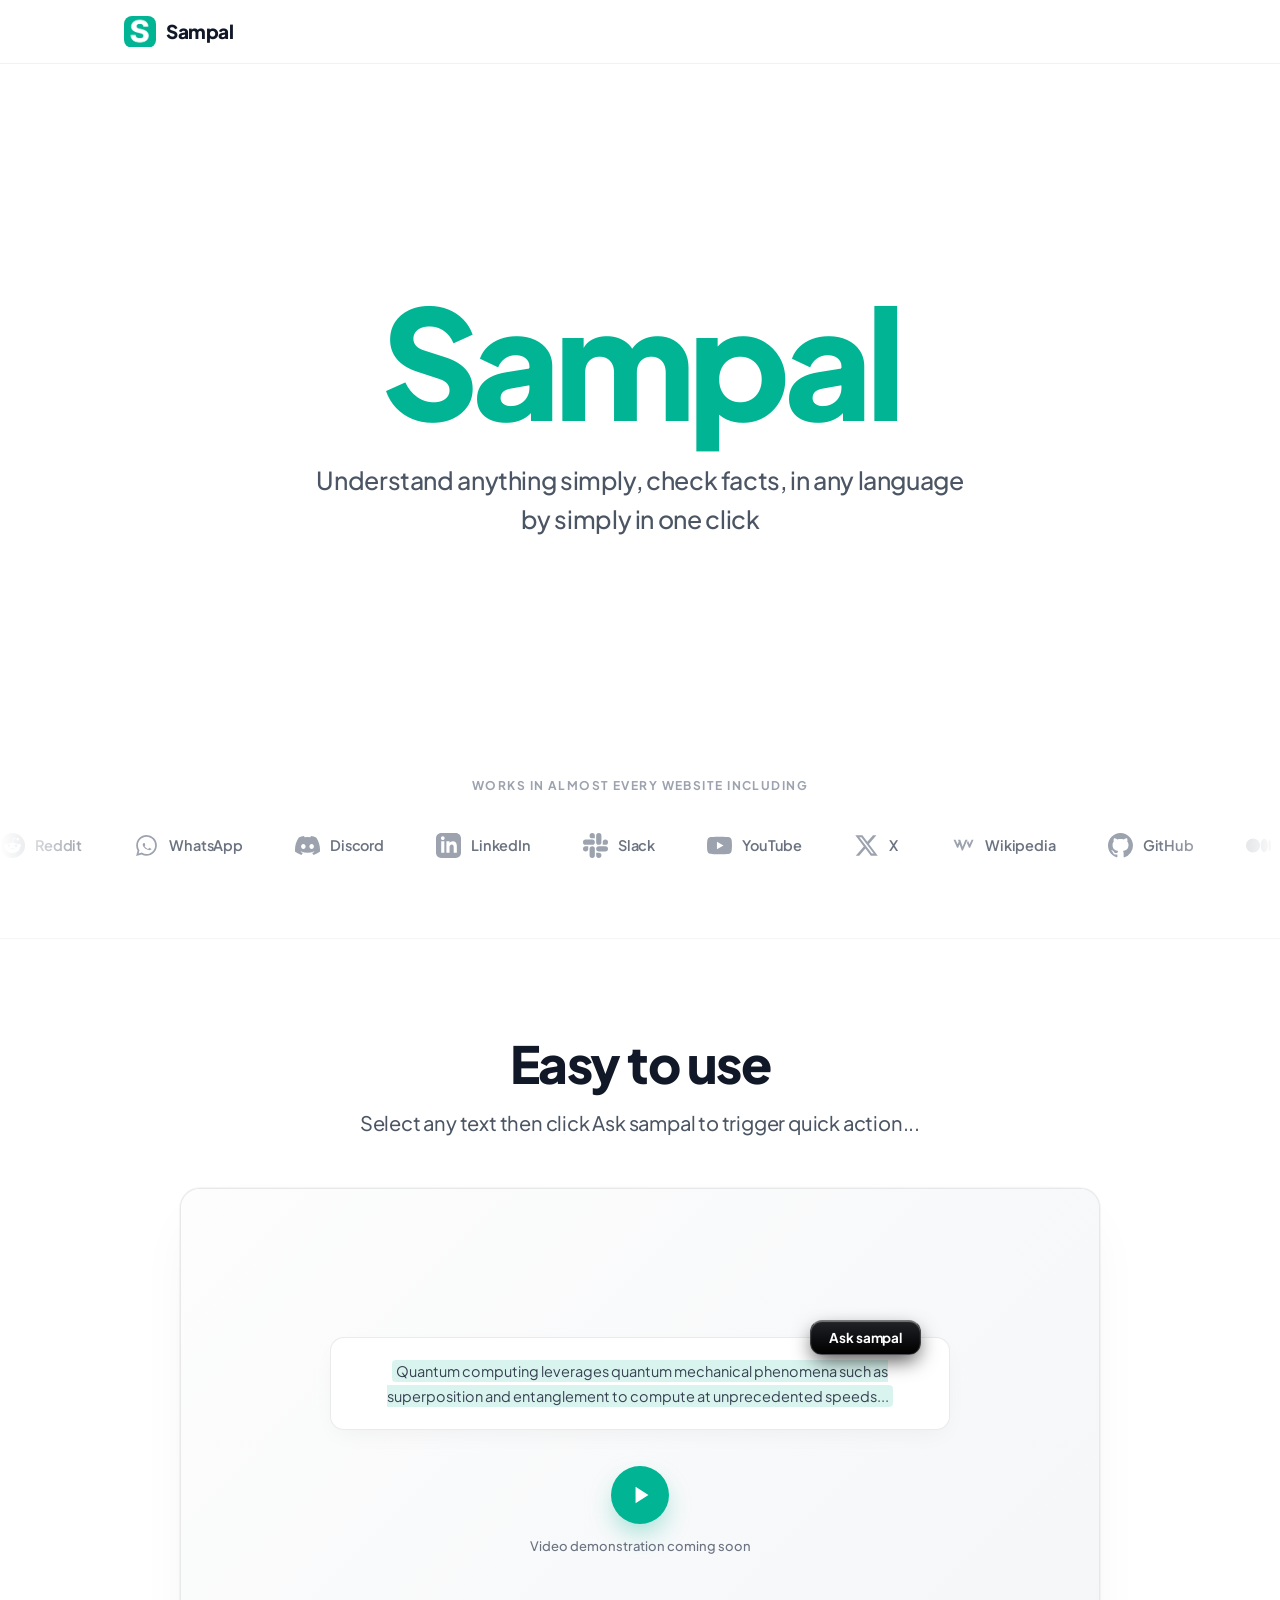
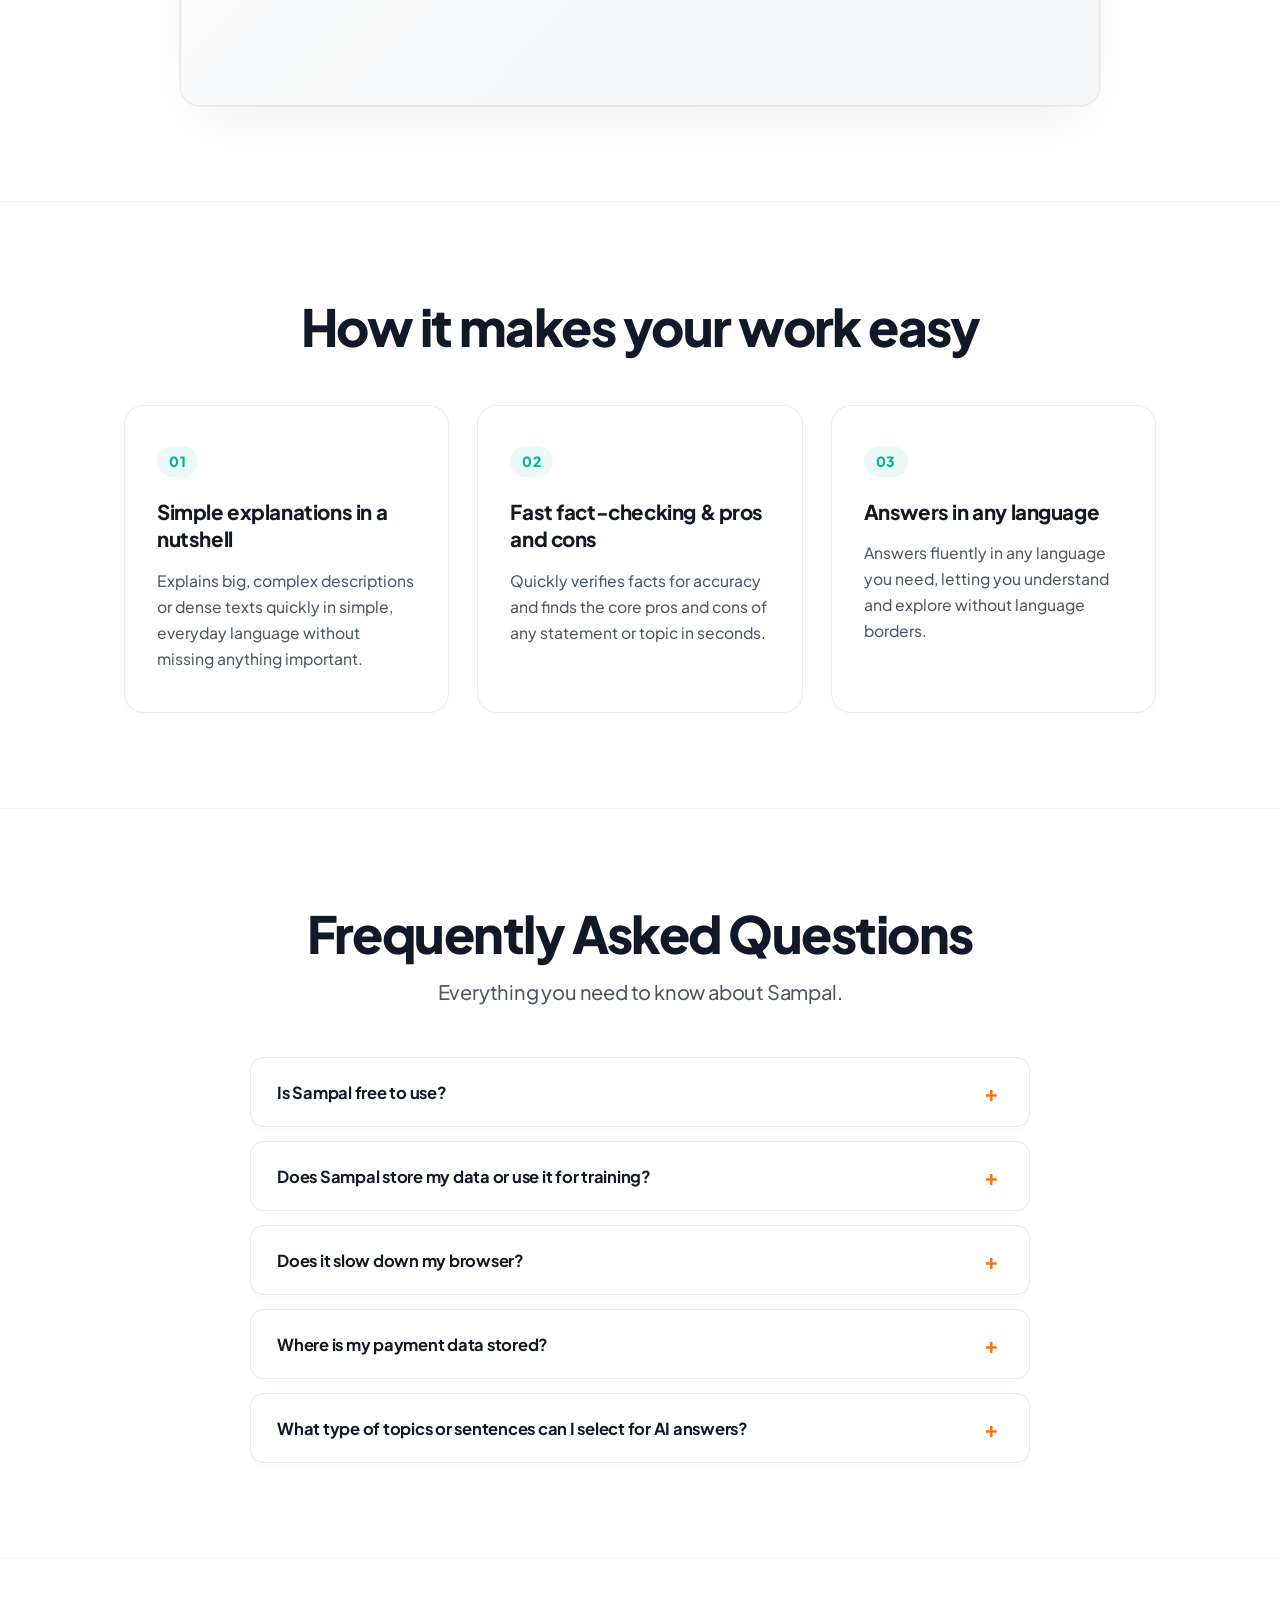
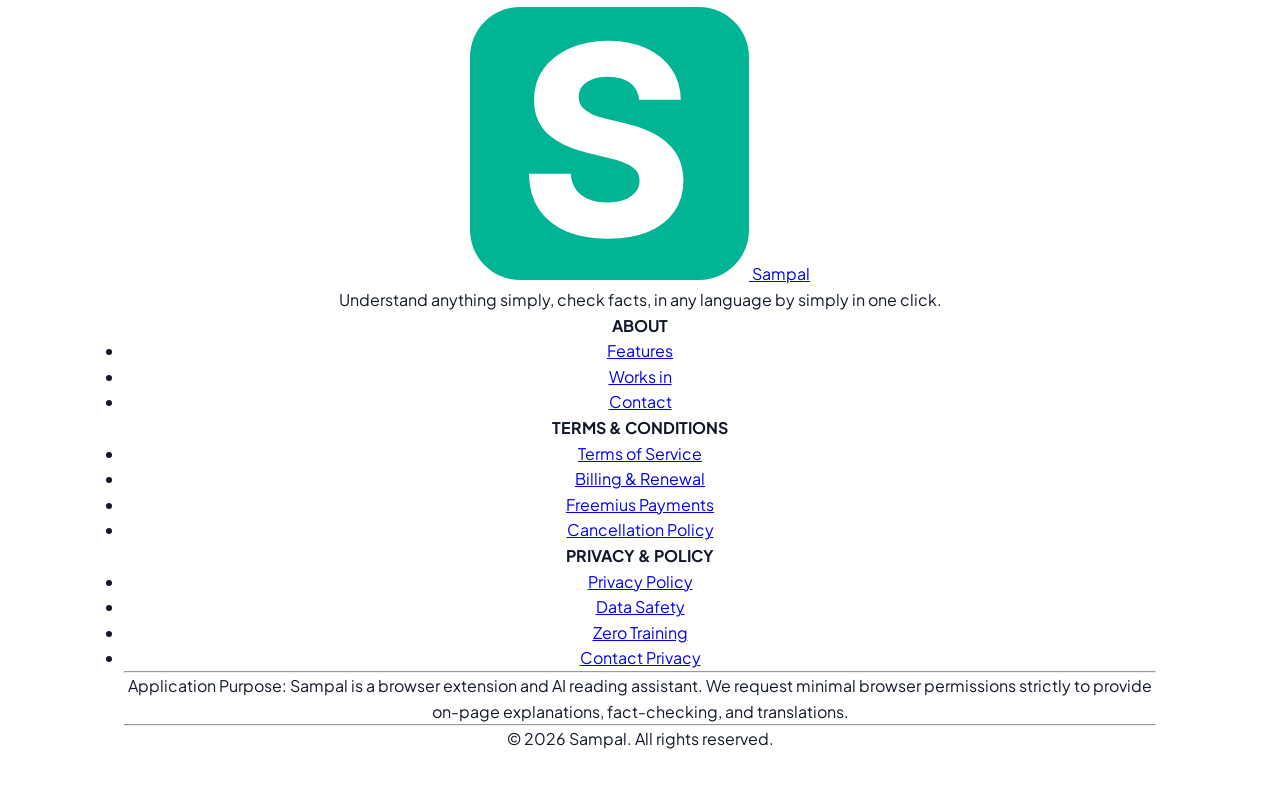
==== commit b9230028: "feat: add startup multi-column footer to index.html" ====
--- a/index.html
+++ b/index.html
@@ -33,7 +33,7 @@
     </section>
 
     <!-- Infinite Platforms Marquee Section -->
-    <section class="platforms-section" aria-label="Supported Platforms">
+    <section class="platforms-section" id="platforms" aria-label="Supported Platforms">
       <div class="container">
         <p class="platforms-label">WORKS IN ALMOST EVERY WEBSITE INCLUDING</p>
       </div>
@@ -264,10 +264,69 @@
     </section>
   </main>
 
-  <!-- Clean Footer -->
+  <!-- Expanded Startup Multi-Column Footer -->
   <footer class="site-footer">
-    <div class="container footer-content">
-      <p class="footer-copy">Sampal — Clarity in one click</p>
+    <div class="container">
+      <div class="footer-main-grid">
+        <!-- Brand & Tagline Column -->
+        <div class="footer-brand-col">
+          <a href="index.html" class="footer-brand-title">
+            <img src="assets/logo.png" alt="Sampal" class="footer-brand-logo" />
+            <span>Sampal</span>
+          </a>
+          <p class="footer-brand-tagline">
+            Understand anything simply, check facts, in any language by simply in one click.
+          </p>
+        </div>
+
+        <!-- ABOUT Column -->
+        <div class="footer-links-col">
+          <h4 class="footer-col-heading">ABOUT</h4>
+          <ul class="footer-nav-list">
+            <li><a href="#features" class="footer-nav-link">Features</a></li>
+            <li><a href="#platforms" class="footer-nav-link">Works in</a></li>
+            <li><a href="mailto:buildwithrayan7@gmail.com" class="footer-nav-link">Contact</a></li>
+          </ul>
+        </div>
+
+        <!-- TERMS & CONDITIONS Column -->
+        <div class="footer-links-col">
+          <h4 class="footer-col-heading">TERMS & CONDITIONS</h4>
+          <ul class="footer-nav-list">
+            <li><a href="terms.html" class="footer-nav-link">Terms of Service</a></li>
+            <li><a href="terms.html#billing" class="footer-nav-link">Billing & Renewal</a></li>
+            <li><a href="terms.html#payments" class="footer-nav-link">Freemius Payments</a></li>
+            <li><a href="terms.html#cancellation" class="footer-nav-link">Cancellation Policy</a></li>
+          </ul>
+        </div>
+
+        <!-- PRIVACY & POLICY Column -->
+        <div class="footer-links-col">
+          <h4 class="footer-col-heading">PRIVACY & POLICY</h4>
+          <ul class="footer-nav-list">
+            <li><a href="privacy.html" class="footer-nav-link">Privacy Policy</a></li>
+            <li><a href="privacy.html#data-safety" class="footer-nav-link">Data Safety</a></li>
+            <li><a href="privacy.html#zero-training" class="footer-nav-link">Zero Training</a></li>
+            <li><a href="privacy.html#contact" class="footer-nav-link">Contact Privacy</a></li>
+          </ul>
+        </div>
+      </div>
+
+      <hr class="footer-divider" />
+
+      <!-- Application Purpose Statement -->
+      <div class="footer-purpose-box">
+        <p class="footer-purpose-text">
+          <span class="footer-purpose-strong">Application Purpose:</span> Sampal is a browser extension and AI reading assistant. We request minimal browser permissions strictly to provide on-page explanations, fact-checking, and translations.
+        </p>
+      </div>
+
+      <hr class="footer-divider" />
+
+      <!-- Copyright -->
+      <div class="footer-bottom">
+        <p class="footer-copyright">© 2026 Sampal. All rights reserved.</p>
+      </div>
     </div>
   </footer>
 
--- a/style.css
+++ b/style.css
@@ -6,6 +6,7 @@
 :root {
   --color-brand: #00b494;
   --color-brand-light: rgba(0, 180, 148, 0.08);
+  --color-accent-orange: #f97316;
   --color-text-main: #111827;
   --color-text-sub: #4b5563;
   --color-text-muted: #6b7280;
@@ -54,7 +55,7 @@
   position: sticky;
   top: 0;
   z-index: 100;
-  background: rgba(255, 255, 255, 0.9);
+  background: rgba(255, 255, 255, 0.92);
   backdrop-filter: blur(14px);
   -webkit-backdrop-filter: blur(14px);
   border-bottom: 1px solid rgba(0, 0, 0, 0.05);
@@ -100,11 +101,11 @@
    SECTION 1: HERO
    ==================================================================== */
 .hero-section {
-  min-height: 85vh;
+  min-height: 78vh;
   display: flex;
   align-items: center;
   justify-content: center;
-  padding: 40px 24px 80px 24px;
+  padding: 50px 24px 60px 24px;
   background: var(--color-bg);
 }
 
@@ -151,10 +152,89 @@
 }
 
 /* ====================================================================
+   INFINITE PLATFORMS MARQUEE SECTION
+   ==================================================================== */
+.platforms-section {
+  padding: 10px 0 70px 0;
+  background: #ffffff;
+  overflow: hidden;
+}
+
+.platforms-label {
+  text-align: center;
+  font-size: 12px;
+  font-weight: 700;
+  letter-spacing: 0.12em;
+  text-transform: uppercase;
+  color: #9ca3af;
+  margin-bottom: 28px;
+}
+
+.marquee-container {
+  width: 100%;
+  overflow: hidden;
+  position: relative;
+  mask-image: linear-gradient(to right, transparent, black 10%, black 90%, transparent);
+  -webkit-mask-image: linear-gradient(to right, transparent, black 10%, black 90%, transparent);
+}
+
+.marquee-track {
+  display: flex;
+  align-items: center;
+  gap: 52px;
+  width: max-content;
+  animation: infiniteScroll 28s linear infinite;
+  padding: 10px 0;
+}
+
+.marquee-track:hover {
+  animation-play-state: paused;
+}
+
+.platform-chip {
+  display: inline-flex;
+  align-items: center;
+  gap: 10px;
+  color: #9ca3af;
+  cursor: pointer;
+  user-select: none;
+  transition: var(--transition-smooth);
+}
+
+.platform-chip svg {
+  width: 25px;
+  height: 25px;
+  fill: currentColor;
+  transition: transform 0.25s cubic-bezier(0.16, 1, 0.3, 1), color 0.2s ease;
+}
+
+.platform-chip span {
+  font-size: 14.5px;
+  font-weight: 600;
+  color: #6b7280;
+  letter-spacing: -0.01em;
+  transition: color 0.2s ease;
+}
+
+.platform-chip:hover svg {
+  transform: scale(1.15) translateY(-2px);
+  color: var(--color-brand);
+}
+
+.platform-chip:hover span {
+  color: var(--color-text-main);
+}
+
+@keyframes infiniteScroll {
+  0% { transform: translateX(0); }
+  100% { transform: translateX(-50%); }
+}
+
+/* ====================================================================
    COMMON SECTION HEADERS
    ==================================================================== */
 .section {
-  padding: 100px 0;
+  padding: 95px 0;
   position: relative;
 }
 
@@ -378,6 +458,104 @@
 }
 
 /* ====================================================================
+   SECTION 4: FREQUENTLY ASKED QUESTIONS (FAQ)
+   ==================================================================== */
+.faq-section {
+  background: #ffffff;
+  border-top: 1px solid rgba(0, 0, 0, 0.04);
+}
+
+.faq-list {
+  max-width: 780px;
+  margin: 0 auto;
+  display: flex;
+  flex-direction: column;
+  gap: 14px;
+}
+
+.faq-item {
+  background: #ffffff;
+  border: 1px solid rgba(0, 0, 0, 0.08);
+  border-radius: 14px;
+  box-shadow: 0 4px 14px -3px rgba(0, 0, 0, 0.03);
+  transition: var(--transition-smooth);
+  overflow: hidden;
+}
+
+.faq-item:hover {
+  border-color: rgba(0, 0, 0, 0.16);
+  box-shadow: 0 8px 24px -4px rgba(0, 0, 0, 0.06);
+}
+
+.faq-item.active {
+  border-color: rgba(0, 180, 148, 0.45);
+  box-shadow: 0 10px 28px -6px rgba(0, 180, 148, 0.1);
+}
+
+.faq-question {
+  width: 100%;
+  display: flex;
+  align-items: center;
+  justify-content: space-between;
+  gap: 16px;
+  padding: 22px 26px;
+  background: transparent;
+  border: none;
+  cursor: pointer;
+  text-align: left;
+  font-family: inherit;
+  font-size: 16.5px;
+  font-weight: 700;
+  color: var(--color-text-main);
+  letter-spacing: -0.015em;
+  transition: color 0.2s ease;
+}
+
+.faq-question:hover {
+  color: var(--color-brand);
+}
+
+.faq-icon {
+  font-size: 22px;
+  font-weight: 700;
+  color: var(--color-accent-orange);
+  flex-shrink: 0;
+  line-height: 1;
+  width: 24px;
+  height: 24px;
+  display: flex;
+  align-items: center;
+  justify-content: center;
+  transition: transform 0.3s cubic-bezier(0.16, 1, 0.3, 1), color 0.2s ease;
+}
+
+.faq-item.active .faq-icon {
+  transform: rotate(45deg);
+  color: #ef4444;
+}
+
+.faq-answer {
+  max-height: 0;
+  opacity: 0;
+  overflow: hidden;
+  padding: 0 26px;
+  transition: max-height 0.32s cubic-bezier(0.16, 1, 0.3, 1), opacity 0.25s ease, padding 0.3s ease;
+}
+
+.faq-item.active .faq-answer {
+  max-height: 240px;
+  opacity: 1;
+  padding: 0 26px 24px 26px;
+}
+
+.faq-answer p {
+  font-size: 15px;
+  color: var(--color-text-sub);
+  line-height: 1.65;
+  font-weight: 450;
+}
+
+/* ====================================================================
    FOOTER
    ==================================================================== */
 .site-footer {
@@ -405,7 +583,10 @@
     padding: 70px 0;
   }
   .hero-section {
-    min-height: 70vh;
+    min-height: 65vh;
+  }
+  .marquee-track {
+    gap: 36px;
   }
 }
 
@@ -432,4 +613,11 @@
     padding: 4px 12px;
     font-size: 12px;
   }
-}
+  .faq-question {
+    padding: 18px 20px;
+    font-size: 15.5px;
+  }
+  .faq-item.active .faq-answer {
+    padding: 0 20px 20px 20px;
+  }
+}
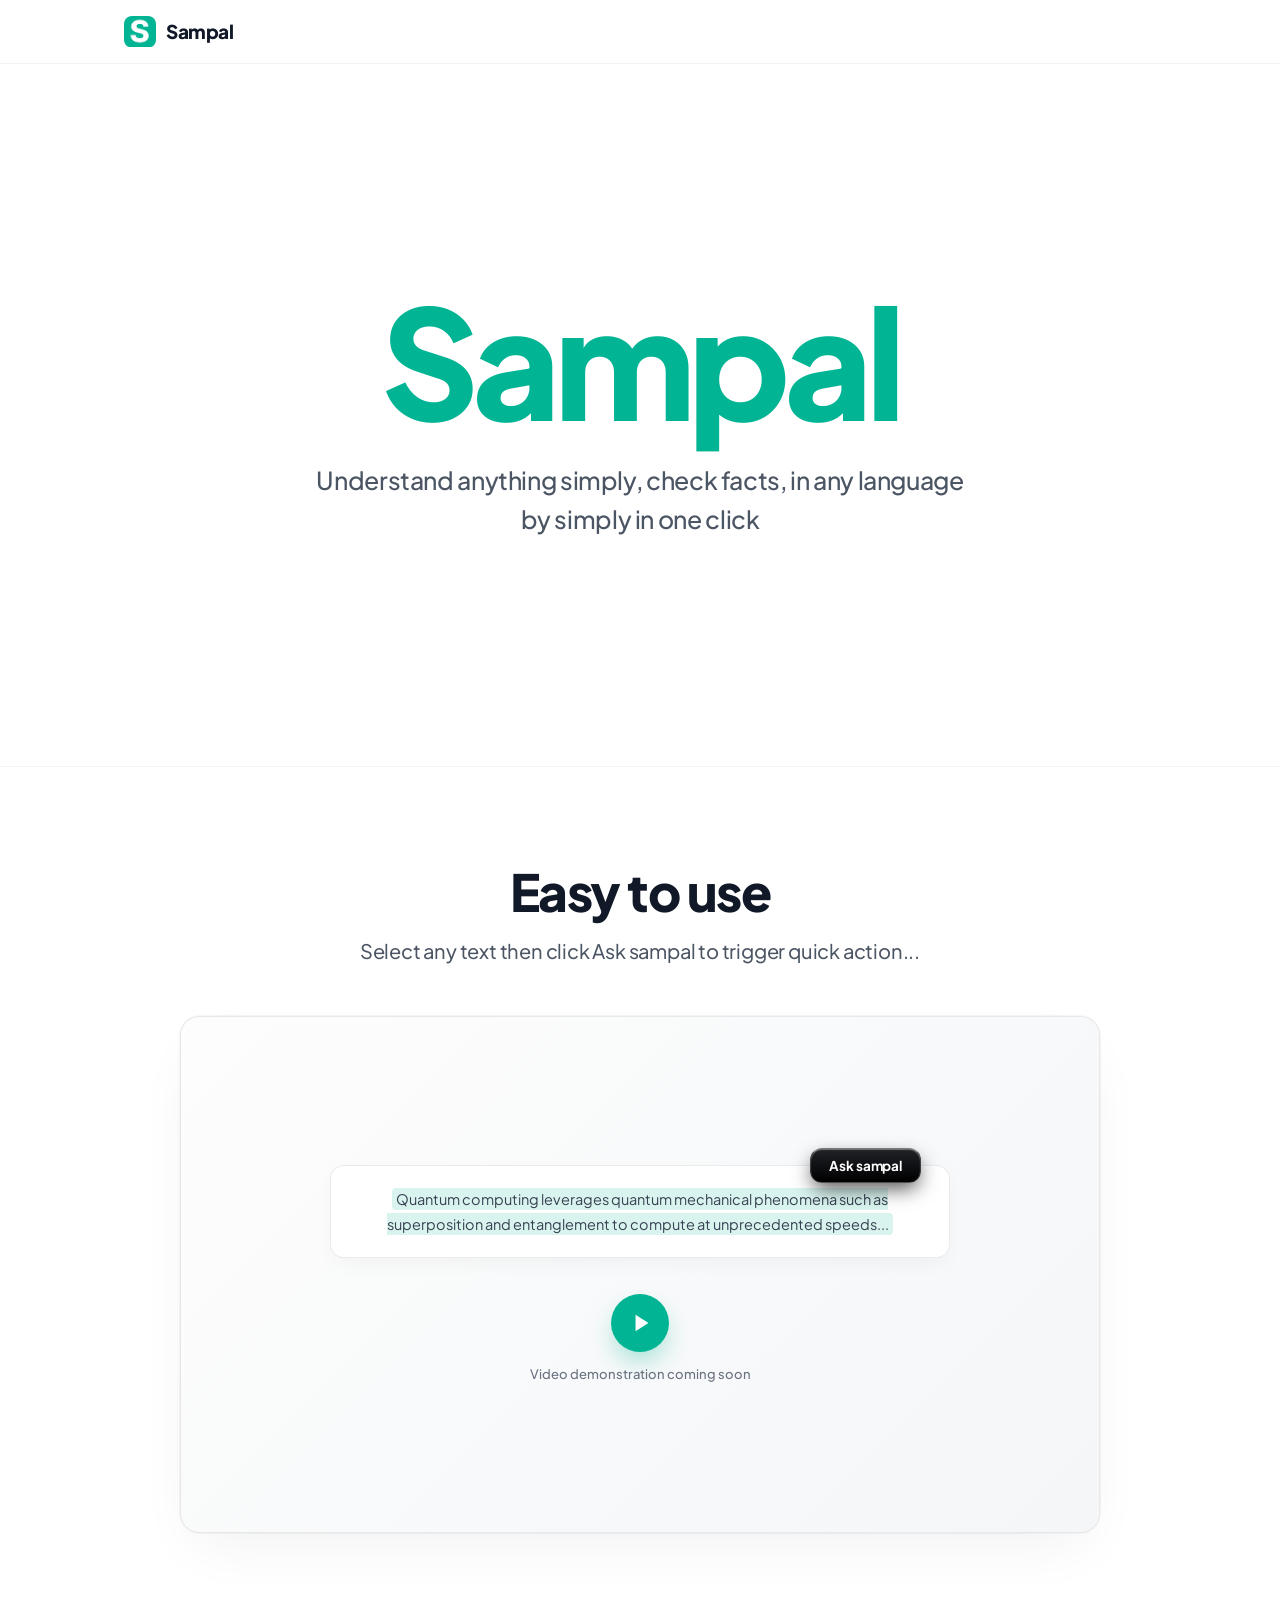
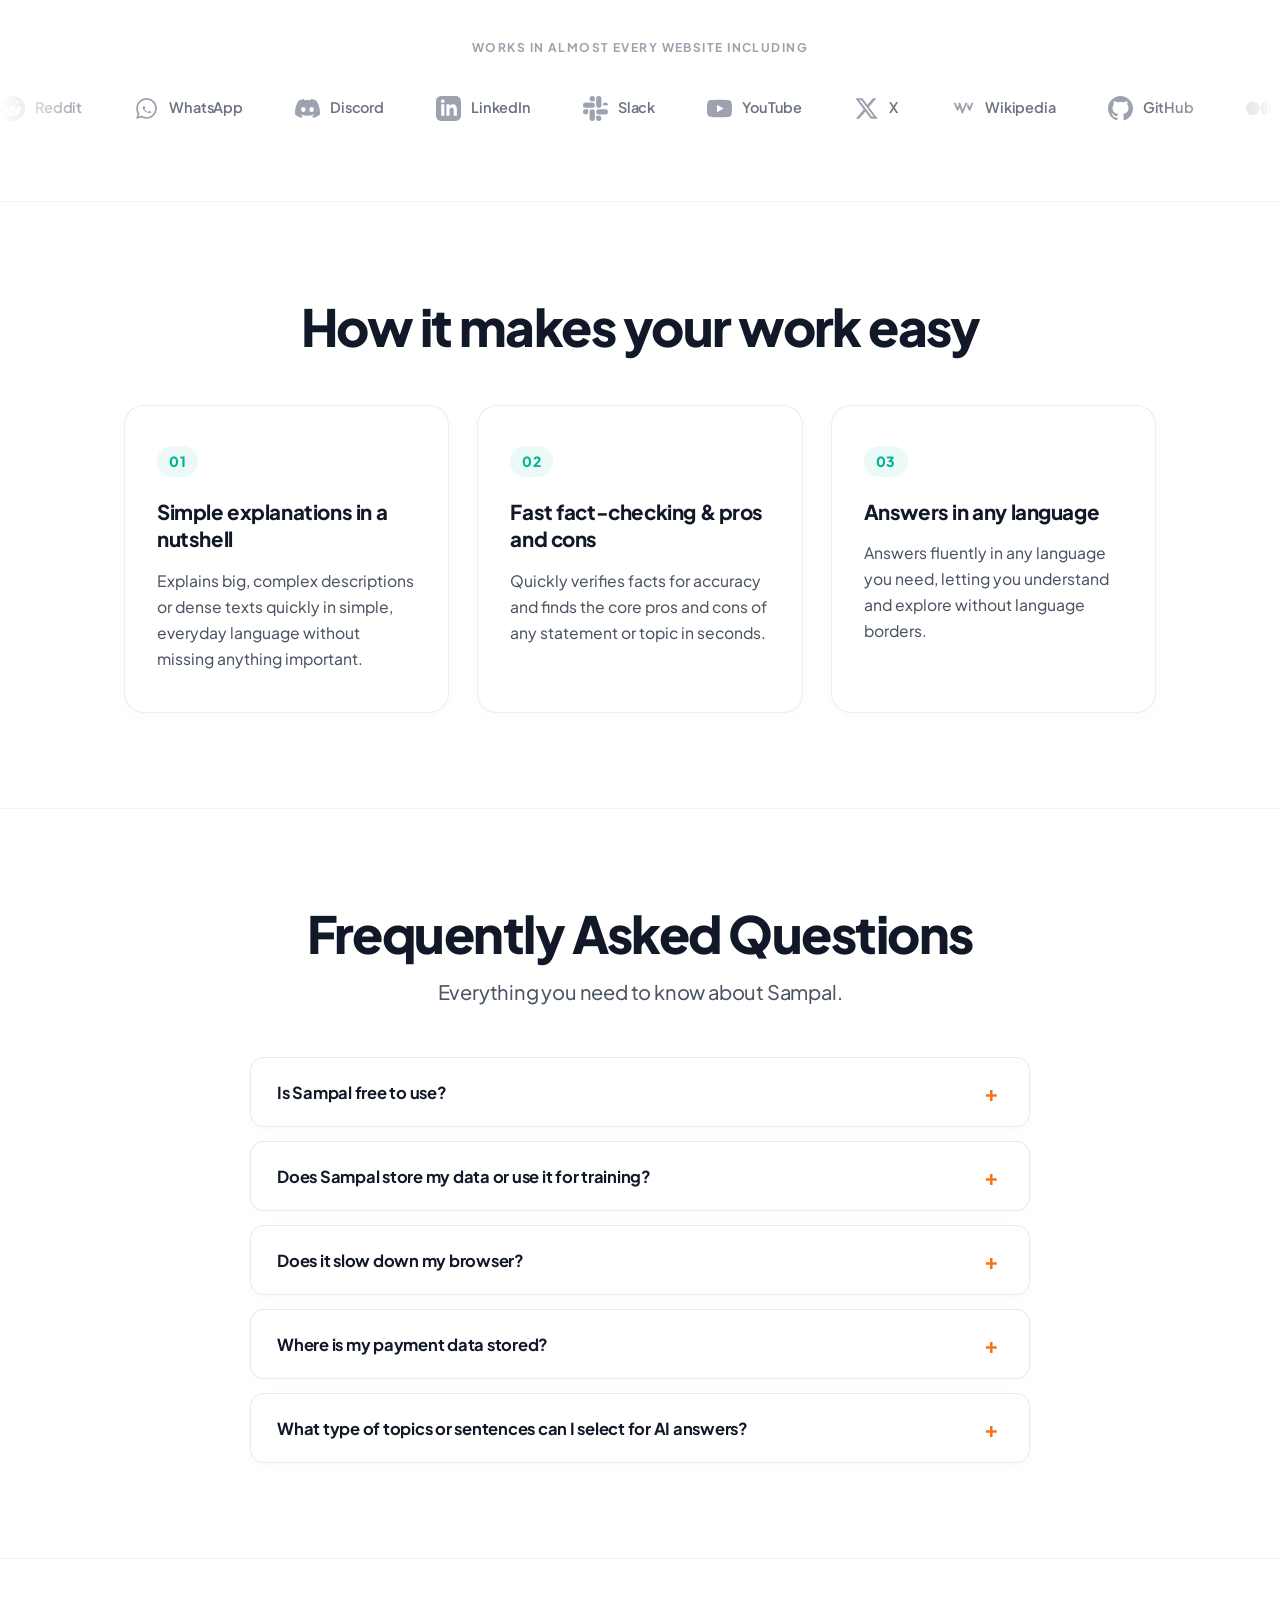
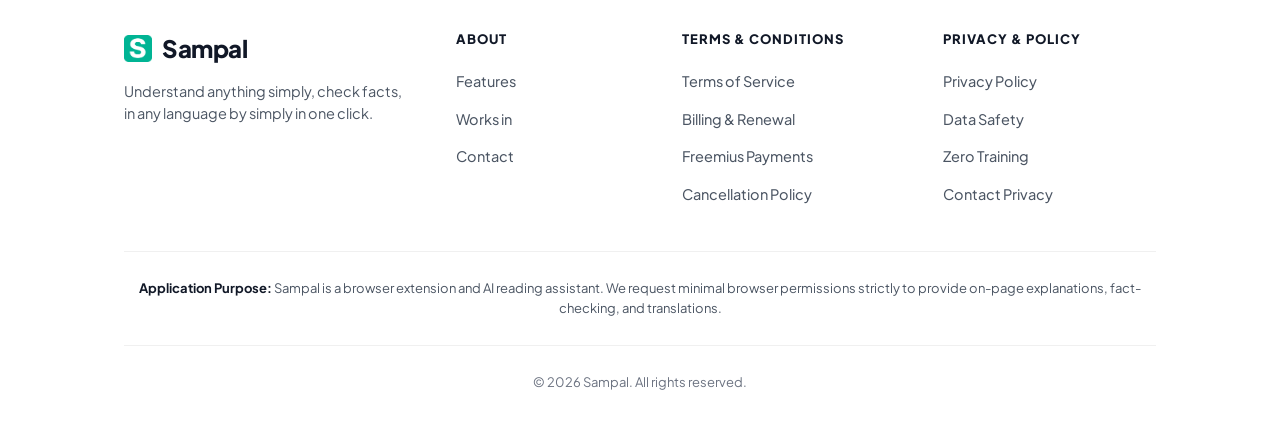
==== commit a61d54c8: "refactor: place Easy to use section first, followed by platforms marquee section" ====
--- a/index.html
+++ b/index.html
@@ -29,100 +29,6 @@
       <div class="container hero-content">
         <h1 class="hero-title">Sampal</h1>
         <p class="hero-tagline">Understand anything simply, check facts, in any language by simply in one click</p>
-      </div>
-    </section>
-
-    <!-- Infinite Platforms Marquee Section -->
-    <section class="platforms-section" id="platforms" aria-label="Supported Platforms">
-      <div class="container">
-        <p class="platforms-label">WORKS IN ALMOST EVERY WEBSITE INCLUDING</p>
-      </div>
-      <div class="marquee-container">
-        <div class="marquee-track">
-          <!-- Marquee Set 1 -->
-          <div class="platform-chip" title="Reddit">
-            <svg viewBox="0 0 24 24" fill="currentColor"><path d="M12 0A12 12 0 0 0 0 12a12 12 0 0 0 12 12 12 12 0 0 0 12-12A12 12 0 0 0 12 0zm5.01 4.744c.688 0 1.25.561 1.25 1.249a1.25 1.25 0 0 1-2.498.056l-2.597-.547-.8 3.747c1.824.07 3.48.632 4.674 1.488.308-.309.73-.491 1.207-.491.968 0 1.754.786 1.754 1.754 0 .716-.435 1.333-1.01 1.614a3.111 3.111 0 0 1 .042.52c0 2.694-3.13 4.87-7.004 4.87-3.874 0-7.004-2.176-7.004-4.87 0-.183.015-.366.043-.534A1.748 1.748 0 0 1 4.028 12c0-.968.786-1.754 1.754-1.754.463 0 .898.196 1.207.49 1.207-.883 2.878-1.43 4.744-1.487l.885-4.182a.342.342 0 0 1 .14-.197.35.35 0 0 1 .238-.042l2.906.609a1.24 1.24 0 0 1 1.108-.693zM8.617 11.084a1.22 1.22 0 1 0 0 2.439 1.22 1.22 0 0 0 0-2.439zm6.766 0a1.22 1.22 0 1 0 0 2.439 1.22 1.22 0 0 0 0-2.439zm-3.383 3.633c-1.39 0-2.439.632-2.502.696a.352.352 0 0 0 .498.498c.021-.021.905-.568 2.004-.568 1.1 0 1.984.547 2.004.568a.352.352 0 0 0 .498-.498c-.063-.064-1.112-.696-2.502-.696z"/></svg>
-            <span>Reddit</span>
-          </div>
-          <div class="platform-chip" title="WhatsApp">
-            <svg viewBox="0 0 24 24" fill="currentColor"><path d="M12.04 2c-5.46 0-9.91 4.45-9.91 9.91 0 1.75.46 3.45 1.32 4.95L2.05 22l5.25-1.38c1.45.79 3.08 1.21 4.74 1.21 5.46 0 9.91-4.45 9.91-9.91 0-2.65-1.03-5.14-2.9-7.01A9.816 9.816 0 0 0 12.04 2m.01 1.67c2.2 0 4.26.86 5.82 2.42a8.225 8.225 0 0 1 2.41 5.83c0 4.54-3.7 8.24-8.24 8.24-1.48 0-2.93-.4-4.2-1.15l-.3-.18-3.12.82.83-3.04-.2-.31a8.196 8.196 0 0 1-1.26-4.38c0-4.54 3.7-8.24 8.24-8.24m4.52 11.66c-.19.53-1.09 1.04-1.52 1.1-.4.07-.91.09-2.96-.75-1.74-.72-2.87-2.48-2.96-2.6-.08-.12-.71-.95-.71-1.81 0-.86.45-1.29.61-1.46.16-.18.35-.22.47-.22.12 0 .24 0 .34.01.11 0 .26-.04.41.31.15.36.52 1.27.57 1.36.05.1.08.21.02.34-.07.13-.1.21-.2.32-.1.12-.22.26-.31.35-.11.1-.22.21-.1.41.13.21.57.94 1.22 1.52.84.75 1.55.98 1.77 1.09.21.11.34.1.47-.05.13-.15.55-.64.7-.86.15-.22.3-.18.5-.11.21.08 1.31.62 1.54.73.22.11.37.17.43.26.05.1.05.58-.14 1.11z"/></svg>
-            <span>WhatsApp</span>
-          </div>
-          <div class="platform-chip" title="Discord">
-            <svg viewBox="0 0 24 24" fill="currentColor"><path d="M20.317 4.37a19.791 19.791 0 0 0-4.885-1.515.074.074 0 0 0-.079.037c-.21.375-.444.864-.608 1.25a18.27 18.27 0 0 0-5.487 0 12.64 12.64 0 0 0-.617-1.25.077.077 0 0 0-.079-.037A19.736 19.736 0 0 0 3.677 4.37a.07.07 0 0 0-.032.027C.533 9.046-.32 13.58.099 18.057a.082.082 0 0 0 .031.057 19.9 19.9 0 0 0 5.993 3.03.078.078 0 0 0 .084-.028c.462-.63.874-1.295 1.226-1.994.021-.041.001-.09-.041-.106a13.107 13.107 0 0 1-1.872-.892.077.077 0 0 1-.008-.128 10.2 10.2 0 0 0 .372-.292.074.074 0 0 1 .077-.01c3.929 1.793 8.18 1.793 12.061 0a.074.074 0 0 1 .078.01c.12.098.246.198.373.292a.077.077 0 0 1-.006.127 12.299 12.299 0 0 1-1.873.894.077.077 0 0 0-.041.107c.36.698.772 1.362 1.225 1.993a.076.076 0 0 0 .084.028 19.839 19.839 0 0 0 6.002-3.03.077.077 0 0 0 .032-.054c.5-5.177-.838-9.674-3.549-13.66a.061.061 0 0 0-.031-.028zM8.02 15.33c-1.183 0-2.157-1.085-2.157-2.419 0-1.333.956-2.419 2.157-2.419 1.21 0 2.176 1.096 2.157 2.42 0 1.333-.956 2.418-2.157 2.418zm7.975 0c-1.183 0-2.157-1.085-2.157-2.419 0-1.333.955-2.419 2.157-2.419 1.21 0 2.176 1.096 2.157 2.42 0 1.333-.946 2.418-2.157 2.418z"/></svg>
-            <span>Discord</span>
-          </div>
-          <div class="platform-chip" title="LinkedIn">
-            <svg viewBox="0 0 24 24" fill="currentColor"><path d="M19 0h-14c-2.761 0-5 2.239-5 5v14c0 2.761 2.239 5 5 5h14c2.762 0 5-2.239 5-5v-14c0-2.761-2.238-5-5-5zm-11 19h-3v-11h3v11zm-1.5-12.268c-.966 0-1.75-.79-1.75-1.764s.784-1.764 1.75-1.764 1.75.79 1.75 1.764-.783 1.764-1.75 1.764zm13.5 12.268h-3v-5.604c0-3.368-4-3.113-4 0v5.604h-3v-11h3v1.765c1.396-2.586 7-2.777 7 2.476v6.759z"/></svg>
-            <span>LinkedIn</span>
-          </div>
-          <div class="platform-chip" title="Slack">
-            <svg viewBox="0 0 24 24" fill="currentColor"><path d="M5.042 15.165a2.528 2.528 0 0 1-2.52 2.523A2.528 2.528 0 0 1 0 15.165a2.527 2.527 0 0 1 2.522-2.52h2.52v2.52zM6.313 15.165a2.527 2.527 0 0 1 2.521-2.52 2.527 2.527 0 0 1 2.521 2.52v6.313A2.528 2.528 0 0 1 8.834 24a2.528 2.528 0 0 1-2.521-2.522v-6.313zM8.834 5.042a2.528 2.528 0 0 1-2.521-2.52A2.528 2.528 0 0 1 8.834 0a2.528 2.528 0 0 1 2.521 2.522v2.52H8.834zM8.834 6.313a2.528 2.528 0 0 1 2.521 2.521 2.528 2.528 0 0 1-2.521 2.521H2.522A2.528 2.528 0 0 1 0 8.834a2.528 2.528 0 0 1 2.522-2.521h6.312zM18.956 8.834a2.528 2.528 0 0 1 2.522-2.521A2.528 2.528 0 0 1 24 8.834a2.528 2.528 0 0 1-2.522 2.521h-2.522V8.834zM17.688 8.834a2.528 2.528 0 0 1-2.523 2.521 2.527 2.527 0 0 1-2.52-2.521V2.522A2.527 2.527 0 0 1 15.165 0a2.528 2.528 0 0 1 2.523 2.522v6.312zM15.165 18.956a2.528 2.528 0 0 1 2.523 2.522A2.528 2.528 0 0 1 15.165 24a2.527 2.527 0 0 1-2.52-2.522v-2.522h2.52zM15.165 17.688a2.527 2.527 0 0 1-2.52-2.523 2.526 2.526 0 0 1 2.52-2.52h6.313A2.527 2.527 0 0 1 24 15.165a2.528 2.528 0 0 1-2.522 2.523h-6.313z"/></svg>
-            <span>Slack</span>
-          </div>
-          <div class="platform-chip" title="YouTube">
-            <svg viewBox="0 0 24 24" fill="currentColor"><path d="M23.498 6.186a3.016 3.016 0 0 0-2.122-2.136C19.505 3.545 12 3.545 12 3.545s-7.505 0-9.377.505A3.017 3.017 0 0 0 .502 6.186C0 8.07 0 12 0 12s0 3.93.502 5.814a3.016 3.016 0 0 0 2.122 2.136c1.871.505 9.376.505 9.376.505s7.505 0 9.377-.505a3.015 3.015 0 0 0 2.122-2.136C24 15.93 24 12 24 12s0-3.93-.502-5.814zM9.545 15.568V8.432L15.818 12l-6.273 3.568z"/></svg>
-            <span>YouTube</span>
-          </div>
-          <div class="platform-chip" title="X (Twitter)">
-            <svg viewBox="0 0 24 24" fill="currentColor"><path d="M18.244 2.25h3.308l-7.227 8.26 8.502 11.24H16.17l-5.214-6.817L4.99 21.75H1.68l7.73-8.835L1.254 2.25H8.08l4.713 6.231zm-1.161 17.52h1.833L7.084 4.126H5.117z"/></svg>
-            <span>X</span>
-          </div>
-          <div class="platform-chip" title="Wikipedia">
-            <svg viewBox="0 0 24 24" fill="currentColor"><path d="M12.09 13.114l2.646-6.68h2.09l-4.464 10.37h-1.077L7.697 6.434h2.152l2.241 6.68zm8.685-6.68h1.825l-3.327 7.747h-1.057l-1.956-4.665.986-2.428 1.488 3.593 2.041-4.247zM3.4 6.434h1.865l2.04 4.247 1.489-3.593.986 2.428-1.957 4.665H6.766L3.4 6.434z"/></svg>
-            <span>Wikipedia</span>
-          </div>
-          <div class="platform-chip" title="GitHub">
-            <svg viewBox="0 0 24 24" fill="currentColor"><path d="M12 0C5.37 0 0 5.37 0 12c0 5.31 3.435 9.795 8.205 11.385.6.105.825-.255.825-.57 0-.285-.015-1.23-.015-2.235-3.015.555-3.795-.735-4.035-1.41-.135-.345-.72-1.41-1.23-1.695-.42-.225-1.02-.78-.015-.795.945-.015 1.62.87 1.845 1.23 1.08 1.815 2.805 1.305 3.495.99.105-.78.42-1.305.765-1.605-2.67-.3-5.46-1.335-5.46-5.925 0-1.305.465-2.385 1.23-3.225-.12-.3-.54-1.53.12-3.18 0 0 1.005-.315 3.3 1.23.96-.27 1.98-.405 3-.405s2.04.135 3 .405c2.295-1.56 3.3-1.23 3.3-1.23.66 1.65.24 2.88.12 3.18.765.84 1.23 1.905 1.23 3.225 0 4.605-2.805 5.625-5.475 5.925.435.375.81 1.095.81 2.22 0 1.605-.015 2.895-.015 3.3 0 .315.225.69.825.57A12.02 12.02 0 0 0 24 12c0-6.63-5.37-12-12-12z"/></svg>
-            <span>GitHub</span>
-          </div>
-          <div class="platform-chip" title="Medium">
-            <svg viewBox="0 0 24 24" fill="currentColor"><path d="M13.54 12a6.8 6.8 0 0 1-6.77 6.82A6.8 6.8 0 0 1 0 12a6.8 6.8 0 0 1 6.77-6.82A6.8 6.8 0 0 1 13.54 12zM20.96 12c0 3.54-1.51 6.42-3.38 6.42-1.87 0-3.39-2.88-3.39-6.42s1.52-6.42 3.39-6.42 3.38 2.88 3.38 6.42M24 12c0 3.17-.53 5.75-1.19 5.75-.66 0-1.19-2.58-1.19-5.75s.53-5.75 1.19-5.75C23.47 6.25 24 8.83 24 12z"/></svg>
-            <span>Medium</span>
-          </div>
-
-          <!-- Duplicate Set for Seamless Infinity Loop -->
-          <div class="platform-chip" title="Reddit">
-            <svg viewBox="0 0 24 24" fill="currentColor"><path d="M12 0A12 12 0 0 0 0 12a12 12 0 0 0 12 12 12 12 0 0 0 12-12A12 12 0 0 0 12 0zm5.01 4.744c.688 0 1.25.561 1.25 1.249a1.25 1.25 0 0 1-2.498.056l-2.597-.547-.8 3.747c1.824.07 3.48.632 4.674 1.488.308-.309.73-.491 1.207-.491.968 0 1.754.786 1.754 1.754 0 .716-.435 1.333-1.01 1.614a3.111 3.111 0 0 1 .042.52c0 2.694-3.13 4.87-7.004 4.87-3.874 0-7.004-2.176-7.004-4.87 0-.183.015-.366.043-.534A1.748 1.748 0 0 1 4.028 12c0-.968.786-1.754 1.754-1.754.463 0 .898.196 1.207.49 1.207-.883 2.878-1.43 4.744-1.487l.885-4.182a.342.342 0 0 1 .14-.197.35.35 0 0 1 .238-.042l2.906.609a1.24 1.24 0 0 1 1.108-.693zM8.617 11.084a1.22 1.22 0 1 0 0 2.439 1.22 1.22 0 0 0 0-2.439zm6.766 0a1.22 1.22 0 1 0 0 2.439 1.22 1.22 0 0 0 0-2.439zm-3.383 3.633c-1.39 0-2.439.632-2.502.696a.352.352 0 0 0 .498.498c.021-.021.905-.568 2.004-.568 1.1 0 1.984.547 2.004.568a.352.352 0 0 0 .498-.498c-.063-.064-1.112-.696-2.502-.696z"/></svg>
-            <span>Reddit</span>
-          </div>
-          <div class="platform-chip" title="WhatsApp">
-            <svg viewBox="0 0 24 24" fill="currentColor"><path d="M12.04 2c-5.46 0-9.91 4.45-9.91 9.91 0 1.75.46 3.45 1.32 4.95L2.05 22l5.25-1.38c1.45.79 3.08 1.21 4.74 1.21 5.46 0 9.91-4.45 9.91-9.91 0-2.65-1.03-5.14-2.9-7.01A9.816 9.816 0 0 0 12.04 2m.01 1.67c2.2 0 4.26.86 5.82 2.42a8.225 8.225 0 0 1 2.41 5.83c0 4.54-3.7 8.24-8.24 8.24-1.48 0-2.93-.4-4.2-1.15l-.3-.18-3.12.82.83-3.04-.2-.31a8.196 8.196 0 0 1-1.26-4.38c0-4.54 3.7-8.24 8.24-8.24m4.52 11.66c-.19.53-1.09 1.04-1.52 1.1-.4.07-.91.09-2.96-.75-1.74-.72-2.87-2.48-2.96-2.6-.08-.12-.71-.95-.71-1.81 0-.86.45-1.29.61-1.46.16-.18.35-.22.47-.22.12 0 .24 0 .34.01.11 0 .26-.04.41.31.15.36.52 1.27.57 1.36.05.1.08.21.02.34-.07.13-.1.21-.2.32-.1.12-.22.26-.31.35-.11.1-.22.21-.1.41.13.21.57.94 1.22 1.52.84.75 1.55.98 1.77 1.09.21.11.34.1.47-.05.13-.15.55-.64.7-.86.15-.22.3-.18.5-.11.21.08 1.31.62 1.54.73.22.11.37.17.43.26.05.1.05.58-.14 1.11z"/></svg>
-            <span>WhatsApp</span>
-          </div>
-          <div class="platform-chip" title="Discord">
-            <svg viewBox="0 0 24 24" fill="currentColor"><path d="M20.317 4.37a19.791 19.791 0 0 0-4.885-1.515.074.074 0 0 0-.079.037c-.21.375-.444.864-.608 1.25a18.27 18.27 0 0 0-5.487 0 12.64 12.64 0 0 0-.617-1.25.077.077 0 0 0-.079-.037A19.736 19.736 0 0 0 3.677 4.37a.07.07 0 0 0-.032.027C.533 9.046-.32 13.58.099 18.057a.082.082 0 0 0 .031.057 19.9 19.9 0 0 0 5.993 3.03.078.078 0 0 0 .084-.028c.462-.63.874-1.295 1.226-1.994.021-.041.001-.09-.041-.106a13.107 13.107 0 0 1-1.872-.892.077.077 0 0 1-.008-.128 10.2 10.2 0 0 0 .372-.292.074.074 0 0 1 .077-.01c3.929 1.793 8.18 1.793 12.061 0a.074.074 0 0 1 .078.01c.12.098.246.198.373.292a.077.077 0 0 1-.006.127 12.299 12.299 0 0 1-1.873.894.077.077 0 0 0-.041.107c.36.698.772 1.362 1.225 1.993a.076.076 0 0 0 .084.028 19.839 19.839 0 0 0 6.002-3.03.077.077 0 0 0 .032-.054c.5-5.177-.838-9.674-3.549-13.66a.061.061 0 0 0-.031-.028zM8.02 15.33c-1.183 0-2.157-1.085-2.157-2.419 0-1.333.956-2.419 2.157-2.419 1.21 0 2.176 1.096 2.157 2.42 0 1.333-.956 2.418-2.157 2.418zm7.975 0c-1.183 0-2.157-1.085-2.157-2.419 0-1.333.955-2.419 2.157-2.419 1.21 0 2.176 1.096 2.157 2.42 0 1.333-.946 2.418-2.157 2.418z"/></svg>
-            <span>Discord</span>
-          </div>
-          <div class="platform-chip" title="LinkedIn">
-            <svg viewBox="0 0 24 24" fill="currentColor"><path d="M19 0h-14c-2.761 0-5 2.239-5 5v14c0 2.761 2.239 5 5 5h14c2.762 0 5-2.239 5-5v-14c0-2.761-2.238-5-5-5zm-11 19h-3v-11h3v11zm-1.5-12.268c-.966 0-1.75-.79-1.75-1.764s.784-1.764 1.75-1.764 1.75.79 1.75 1.764-.783 1.764-1.75 1.764zm13.5 12.268h-3v-5.604c0-3.368-4-3.113-4 0v5.604h-3v-11h3v1.765c1.396-2.586 7-2.777 7 2.476v6.759z"/></svg>
-            <span>LinkedIn</span>
-          </div>
-          <div class="platform-chip" title="Slack">
-            <svg viewBox="0 0 24 24" fill="currentColor"><path d="M5.042 15.165a2.528 2.528 0 0 1-2.52 2.523A2.528 2.528 0 0 1 0 15.165a2.527 2.527 0 0 1 2.522-2.52h2.52v2.52zM6.313 15.165a2.527 2.527 0 0 1 2.521-2.52 2.527 2.527 0 0 1 2.521 2.52v6.313A2.528 2.528 0 0 1 8.834 24a2.528 2.528 0 0 1-2.521-2.522v-6.313zM8.834 5.042a2.528 2.528 0 0 1-2.521-2.52A2.528 2.528 0 0 1 8.834 0a2.528 2.528 0 0 1 2.521 2.522v2.52H8.834zM8.834 6.313a2.528 2.528 0 0 1 2.521 2.521 2.528 2.528 0 0 1-2.521 2.521H2.522A2.528 2.528 0 0 1 0 8.834a2.528 2.528 0 0 1 2.522-2.521h6.312zM18.956 8.834a2.528 2.528 0 0 1 2.522-2.521A2.528 2.528 0 0 1 24 8.834a2.528 2.528 0 0 1-2.522 2.521h-2.522V8.834zM17.688 8.834a2.528 2.528 0 0 1-2.523 2.521 2.527 2.527 0 0 1-2.52-2.521V2.522A2.527 2.527 0 0 1 15.165 0a2.528 2.528 0 0 1 2.523 2.522v6.312zM15.165 18.956a2.528 2.528 0 0 1 2.523 2.522A2.528 2.528 0 0 1 15.165 24a2.527 2.527 0 0 1-2.52-2.522v-2.522h2.52zM15.165 17.688a2.527 2.527 0 0 1-2.52-2.523 2.526 2.526 0 0 1 2.52-2.52h6.313A2.527 2.527 0 0 1 24 15.165a2.528 2.528 0 0 1-2.522 2.523h-6.313z"/></svg>
-            <span>Slack</span>
-          </div>
-          <div class="platform-chip" title="YouTube">
-            <svg viewBox="0 0 24 24" fill="currentColor"><path d="M23.498 6.186a3.016 3.016 0 0 0-2.122-2.136C19.505 3.545 12 3.545 12 3.545s-7.505 0-9.377.505A3.017 3.017 0 0 0 .502 6.186C0 8.07 0 12 0 12s0 3.93.502 5.814a3.016 3.016 0 0 0 2.122 2.136c1.871.505 9.376.505 9.376.505s7.505 0 9.377-.505a3.015 3.015 0 0 0 2.122-2.136C24 15.93 24 12 24 12s0-3.93-.502-5.814zM9.545 15.568V8.432L15.818 12l-6.273 3.568z"/></svg>
-            <span>YouTube</span>
-          </div>
-          <div class="platform-chip" title="X (Twitter)">
-            <svg viewBox="0 0 24 24" fill="currentColor"><path d="M18.244 2.25h3.308l-7.227 8.26 8.502 11.24H16.17l-5.214-6.817L4.99 21.75H1.68l7.73-8.835L1.254 2.25H8.08l4.713 6.231zm-1.161 17.52h1.833L7.084 4.126H5.117z"/></svg>
-            <span>X</span>
-          </div>
-          <div class="platform-chip" title="Wikipedia">
-            <svg viewBox="0 0 24 24" fill="currentColor"><path d="M12.09 13.114l2.646-6.68h2.09l-4.464 10.37h-1.077L7.697 6.434h2.152l2.241 6.68zm8.685-6.68h1.825l-3.327 7.747h-1.057l-1.956-4.665.986-2.428 1.488 3.593 2.041-4.247zM3.4 6.434h1.865l2.04 4.247 1.489-3.593.986 2.428-1.957 4.665H6.766L3.4 6.434z"/></svg>
-            <span>Wikipedia</span>
-          </div>
-          <div class="platform-chip" title="GitHub">
-            <svg viewBox="0 0 24 24" fill="currentColor"><path d="M12 0C5.37 0 0 5.37 0 12c0 5.31 3.435 9.795 8.205 11.385.6.105.825-.255.825-.57 0-.285-.015-1.23-.015-2.235-3.015.555-3.795-.735-4.035-1.41-.135-.345-.72-1.41-1.23-1.695-.42-.225-1.02-.78-.015-.795.945-.015 1.62.87 1.845 1.23 1.08 1.815 2.805 1.305 3.495.99.105-.78.42-1.305.765-1.605-2.67-.3-5.46-1.335-5.46-5.925 0-1.305.465-2.385 1.23-3.225-.12-.3-.54-1.53.12-3.18 0 0 1.005-.315 3.3 1.23.96-.27 1.98-.405 3-.405s2.04.135 3 .405c2.295-1.56 3.3-1.23 3.3-1.23.66 1.65.24 2.88.12 3.18.765.84 1.23 1.905 1.23 3.225 0 4.605-2.805 5.625-5.475 5.925.435.375.81 1.095.81 2.22 0 1.605-.015 2.895-.015 3.3 0 .315.225.69.825.57A12.02 12.02 0 0 0 24 12c0-6.63-5.37-12-12-12z"/></svg>
-            <span>GitHub</span>
-          </div>
-          <div class="platform-chip" title="Medium">
-            <svg viewBox="0 0 24 24" fill="currentColor"><path d="M13.54 12a6.8 6.8 0 0 1-6.77 6.82A6.8 6.8 0 0 1 0 12a6.8 6.8 0 0 1 6.77-6.82A6.8 6.8 0 0 1 13.54 12zM20.96 12c0 3.54-1.51 6.42-3.38 6.42-1.87 0-3.39-2.88-3.39-6.42s1.52-6.42 3.39-6.42 3.38 2.88 3.38 6.42M24 12c0 3.17-.53 5.75-1.19 5.75-.66 0-1.19-2.58-1.19-5.75s.53-5.75 1.19-5.75C23.47 6.25 24 8.83 24 12z"/></svg>
-            <span>Medium</span>
-          </div>
-        </div>
       </div>
     </section>
 
@@ -158,6 +64,100 @@
       </div>
     </section>
 
+    <!-- Infinite Platforms Marquee Section -->
+    <section class="platforms-section" id="platforms" aria-label="Supported Platforms">
+      <div class="container">
+        <p class="platforms-label">WORKS IN ALMOST EVERY WEBSITE INCLUDING</p>
+      </div>
+      <div class="marquee-container">
+        <div class="marquee-track">
+          <!-- Marquee Set 1 -->
+          <div class="platform-chip" title="Reddit">
+            <svg viewBox="0 0 24 24" fill="currentColor"><path d="M12 0A12 12 0 0 0 0 12a12 12 0 0 0 12 12 12 12 0 0 0 12-12A12 12 0 0 0 12 0zm5.01 4.744c.688 0 1.25.561 1.25 1.249a1.25 1.25 0 0 1-2.498.056l-2.597-.547-.8 3.747c1.824.07 3.48.632 4.674 1.488.308-.309.73-.491 1.207-.491.968 0 1.754.786 1.754 1.754 0 .716-.435 1.333-1.01 1.614a3.111 3.111 0 0 1 .042.52c0 2.694-3.13 4.87-7.004 4.87-3.874 0-7.004-2.176-7.004-4.87 0-.183.015-.366.043-.534A1.748 1.748 0 0 1 4.028 12c0-.968.786-1.754 1.754-1.754.463 0 .898.196 1.207.49 1.207-.883 2.878-1.43 4.744-1.487l.885-4.182a.342.342 0 0 1 .14-.197.35.35 0 0 1 .238-.042l2.906.609a1.24 1.24 0 0 1 1.108-.693zM8.617 11.084a1.22 1.22 0 1 0 0 2.439 1.22 1.22 0 0 0 0-2.439zm6.766 0a1.22 1.22 0 1 0 0 2.439 1.22 1.22 0 0 0 0-2.439zm-3.383 3.633c-1.39 0-2.439.632-2.502.696a.352.352 0 0 0 .498.498c.021-.021.905-.568 2.004-.568 1.1 0 1.984.547 2.004.568a.352.352 0 0 0 .498-.498c-.063-.064-1.112-.696-2.502-.696z"/></svg>
+            <span>Reddit</span>
+          </div>
+          <div class="platform-chip" title="WhatsApp">
+            <svg viewBox="0 0 24 24" fill="currentColor"><path d="M12.04 2c-5.46 0-9.91 4.45-9.91 9.91 0 1.75.46 3.45 1.32 4.95L2.05 22l5.25-1.38c1.45.79 3.08 1.21 4.74 1.21 5.46 0 9.91-4.45 9.91-9.91 0-2.65-1.03-5.14-2.9-7.01A9.816 9.816 0 0 0 12.04 2m.01 1.67c2.2 0 4.26.86 5.82 2.42a8.225 8.225 0 0 1 2.41 5.83c0 4.54-3.7 8.24-8.24 8.24-1.48 0-2.93-.4-4.2-1.15l-.3-.18-3.12.82.83-3.04-.2-.31a8.196 8.196 0 0 1-1.26-4.38c0-4.54 3.7-8.24 8.24-8.24m4.52 11.66c-.19.53-1.09 1.04-1.52 1.1-.4.07-.91.09-2.96-.75-1.74-.72-2.87-2.48-2.96-2.6-.08-.12-.71-.95-.71-1.81 0-.86.45-1.29.61-1.46.16-.18.35-.22.47-.22.12 0 .24 0 .34.01.11 0 .26-.04.41.31.15.36.52 1.27.57 1.36.05.1.08.21.02.34-.07.13-.1.21-.2.32-.1.12-.22.26-.31.35-.11.1-.22.21-.1.41.13.21.57.94 1.22 1.52.84.75 1.55.98 1.77 1.09.21.11.34.1.47-.05.13-.15.55-.64.7-.86.15-.22.3-.18.5-.11.21.08 1.31.62 1.54.73.22.11.37.17.43.26.05.1.05.58-.14 1.11z"/></svg>
+            <span>WhatsApp</span>
+          </div>
+          <div class="platform-chip" title="Discord">
+            <svg viewBox="0 0 24 24" fill="currentColor"><path d="M20.317 4.37a19.791 19.791 0 0 0-4.885-1.515.074.074 0 0 0-.079.037c-.21.375-.444.864-.608 1.25a18.27 18.27 0 0 0-5.487 0 12.64 12.64 0 0 0-.617-1.25.077.077 0 0 0-.079-.037A19.736 19.736 0 0 0 3.677 4.37a.07.07 0 0 0-.032.027C.533 9.046-.32 13.58.099 18.057a.082.082 0 0 0 .031.057 19.9 19.9 0 0 0 5.993 3.03.078.078 0 0 0 .084-.028c.462-.63.874-1.295 1.226-1.994.021-.041.001-.09-.041-.106a13.107 13.107 0 0 1-1.872-.892.077.077 0 0 1-.008-.128 10.2 10.2 0 0 0 .372-.292.074.074 0 0 1 .077-.01c3.929 1.793 8.18 1.793 12.061 0a.074.074 0 0 1 .078.01c.12.098.246.198.373.292a.077.077 0 0 1-.006.127 12.299 12.299 0 0 1-1.873.894.077.077 0 0 0-.041.107c.36.698.772 1.362 1.225 1.993a.076.076 0 0 0 .084.028 19.839 19.839 0 0 0 6.002-3.03.077.077 0 0 0 .032-.054c.5-5.177-.838-9.674-3.549-13.66a.061.061 0 0 0-.031-.028zM8.02 15.33c-1.183 0-2.157-1.085-2.157-2.419 0-1.333.956-2.419 2.157-2.419 1.21 0 2.176 1.096 2.157 2.42 0 1.333-.956 2.418-2.157 2.418zm7.975 0c-1.183 0-2.157-1.085-2.157-2.419 0-1.333.955-2.419 2.157-2.419 1.21 0 2.176 1.096 2.157 2.42 0 1.333-.946 2.418-2.157 2.418z"/></svg>
+            <span>Discord</span>
+          </div>
+          <div class="platform-chip" title="LinkedIn">
+            <svg viewBox="0 0 24 24" fill="currentColor"><path d="M19 0h-14c-2.761 0-5 2.239-5 5v14c0 2.761 2.239 5 5 5h14c2.762 0 5-2.239 5-5v-14c0-2.761-2.238-5-5-5zm-11 19h-3v-11h3v11zm-1.5-12.268c-.966 0-1.75-.79-1.75-1.764s.784-1.764 1.75-1.764 1.75.79 1.75 1.764-.783 1.764-1.75 1.764zm13.5 12.268h-3v-5.604c0-3.368-4-3.113-4 0v5.604h-3v-11h3v1.765c1.396-2.586 7-2.777 7 2.476v6.759z"/></svg>
+            <span>LinkedIn</span>
+          </div>
+          <div class="platform-chip" title="Slack">
+            <svg viewBox="0 0 24 24" fill="currentColor"><path d="M5.042 15.165a2.528 2.528 0 0 1-2.52 2.523A2.528 2.528 0 0 1 0 15.165a2.527 2.527 0 0 1 2.522-2.52h2.52v2.52zM6.313 15.165a2.527 2.527 0 0 1 2.521-2.52 2.527 2.527 0 0 1 2.521 2.52v6.313A2.528 2.528 0 0 1 8.834 24a2.528 2.528 0 0 1-2.521-2.522v-6.313zM8.834 5.042a2.528 2.528 0 0 1-2.521-2.52A2.528 2.528 0 0 1 8.834 0a2.528 2.528 0 0 1 2.521 2.522v2.52H8.834zM8.834 6.313a2.528 2.528 0 0 1 2.521 2.521 2.528 2.528 0 0 1-2.521 2.521H2.522A2.528 2.528 0 0 1 0 8.834a2.528 2.528 0 0 1 2.522-2.521h6.312zM18.956 8.834a2.528 2.528 0 0 1 2.522-2.521A2.528 2.528 0 0 1 24 8.834a2.528 2.528 0 0 1 2.522 2.521h-2.522V8.834zM17.688 8.834a2.528 2.528 0 0 1-2.523 2.521 2.527 2.527 0 0 1-2.52-2.521V2.522A2.527 2.527 0 0 1 15.165 0a2.528 2.528 0 0 1 2.523 2.522v6.312zM15.165 18.956a2.528 2.528 0 0 1 2.523 2.522A2.528 2.528 0 0 1 15.165 24a2.527 2.527 0 0 1-2.52-2.522v-2.522h2.52zM15.165 17.688a2.527 2.527 0 0 1-2.52-2.523 2.526 2.526 0 0 1 2.52-2.52h6.313A2.527 2.527 0 0 1 24 15.165a2.528 2.528 0 0 1-2.522 2.523h-6.313z"/></svg>
+            <span>Slack</span>
+          </div>
+          <div class="platform-chip" title="YouTube">
+            <svg viewBox="0 0 24 24" fill="currentColor"><path d="M23.498 6.186a3.016 3.016 0 0 0-2.122-2.136C19.505 3.545 12 3.545 12 3.545s-7.505 0-9.377.505A3.017 3.017 0 0 0 .502 6.186C0 8.07 0 12 0 12s0 3.93.502 5.814a3.016 3.016 0 0 0 2.122 2.136c1.871.505 9.376.505 9.376.505s7.505 0 9.377-.505a3.015 3.015 0 0 0 2.122-2.136C24 15.93 24 12 24 12s0-3.93-.502-5.814zM9.545 15.568V8.432L15.818 12l-6.273 3.568z"/></svg>
+            <span>YouTube</span>
+          </div>
+          <div class="platform-chip" title="X (Twitter)">
+            <svg viewBox="0 0 24 24" fill="currentColor"><path d="M18.244 2.25h3.308l-7.227 8.26 8.502 11.24H16.17l-5.214-6.817L4.99 21.75H1.68l7.73-8.835L1.254 2.25H8.08l4.713 6.231zm-1.161 17.52h1.833L7.084 4.126H5.117z"/></svg>
+            <span>X</span>
+          </div>
+          <div class="platform-chip" title="Wikipedia">
+            <svg viewBox="0 0 24 24" fill="currentColor"><path d="M12.09 13.114l2.646-6.68h2.09l-4.464 10.37h-1.077L7.697 6.434h2.152l2.241 6.68zm8.685-6.68h1.825l-3.327 7.747h-1.057l-1.956-4.665.986-2.428 1.488 3.593 2.041-4.247zM3.4 6.434h1.865l2.04 4.247 1.489-3.593.986 2.428-1.957 4.665H6.766L3.4 6.434z"/></svg>
+            <span>Wikipedia</span>
+          </div>
+          <div class="platform-chip" title="GitHub">
+            <svg viewBox="0 0 24 24" fill="currentColor"><path d="M12 0C5.37 0 0 5.37 0 12c0 5.31 3.435 9.795 8.205 11.385.6.105.825-.255.825-.57 0-.285-.015-1.23-.015-2.235-3.015.555-3.795-.735-4.035-1.41-.135-.345-.72-1.41-1.23-1.695-.42-.225-1.02-.78-.015-.795.945-.015 1.62.87 1.845 1.23 1.08 1.815 2.805 1.305 3.495.99.105-.78.42-1.305.765-1.605-2.67-.3-5.46-1.335-5.46-5.925 0-1.305.465-2.385 1.23-3.225-.12-.3-.54-1.53.12-3.18 0 0 1.005-.315 3.3 1.23.96-.27 1.98-.405 3-.405s2.04.135 3 .405c2.295-1.56 3.3-1.23 3.3-1.23.66 1.65.24 2.88.12 3.18.765.84 1.23 1.905 1.23 3.225 0 4.605-2.805 5.625-5.475 5.925.435.375.81 1.095.81 2.22 0 1.605-.015 2.895-.015 3.3 0 .315.225.69.825.57A12.02 12.02 0 0 0 24 12c0-6.63-5.37-12-12-12z"/></svg>
+            <span>GitHub</span>
+          </div>
+          <div class="platform-chip" title="Medium">
+            <svg viewBox="0 0 24 24" fill="currentColor"><path d="M13.54 12a6.8 6.8 0 0 1-6.77 6.82A6.8 6.8 0 0 1 0 12a6.8 6.8 0 0 1 6.77-6.82A6.8 6.8 0 0 1 13.54 12zM20.96 12c0 3.54-1.51 6.42-3.38 6.42-1.87 0-3.39-2.88-3.39-6.42s1.52-6.42 3.39-6.42 3.38 2.88 3.38 6.42M24 12c0 3.17-.53 5.75-1.19 5.75-.66 0-1.19-2.58-1.19-5.75s.53-5.75 1.19-5.75C23.47 6.25 24 8.83 24 12z"/></svg>
+            <span>Medium</span>
+          </div>
+
+          <!-- Duplicate Set for Seamless Infinity Loop -->
+          <div class="platform-chip" title="Reddit">
+            <svg viewBox="0 0 24 24" fill="currentColor"><path d="M12 0A12 12 0 0 0 0 12a12 12 0 0 0 12 12 12 12 0 0 0 12-12A12 12 0 0 0 12 0zm5.01 4.744c.688 0 1.25.561 1.25 1.249a1.25 1.25 0 0 1-2.498.056l-2.597-.547-.8 3.747c1.824.07 3.48.632 4.674 1.488.308-.309.73-.491 1.207-.491.968 0 1.754.786 1.754 1.754 0 .716-.435 1.333-1.01 1.614a3.111 3.111 0 0 1 .042.52c0 2.694-3.13 4.87-7.004 4.87-3.874 0-7.004-2.176-7.004-4.87 0-.183.015-.366.043-.534A1.748 1.748 0 0 1 4.028 12c0-.968.786-1.754 1.754-1.754.463 0 .898.196 1.207.49 1.207-.883 2.878-1.43 4.744-1.487l.885-4.182a.342.342 0 0 1 .14-.197.35.35 0 0 1 .238-.042l2.906.609a1.24 1.24 0 0 1 1.108-.693zM8.617 11.084a1.22 1.22 0 1 0 0 2.439 1.22 1.22 0 0 0 0-2.439zm6.766 0a1.22 1.22 0 1 0 0 2.439 1.22 1.22 0 0 0 0-2.439zm-3.383 3.633c-1.39 0-2.439.632-2.502.696a.352.352 0 0 0 .498.498c.021-.021.905-.568 2.004-.568 1.1 0 1.984.547 2.004.568a.352.352 0 0 0 .498-.498c-.063-.064-1.112-.696-2.502-.696z"/></svg>
+            <span>Reddit</span>
+          </div>
+          <div class="platform-chip" title="WhatsApp">
+            <svg viewBox="0 0 24 24" fill="currentColor"><path d="M12.04 2c-5.46 0-9.91 4.45-9.91 9.91 0 1.75.46 3.45 1.32 4.95L2.05 22l5.25-1.38c1.45.79 3.08 1.21 4.74 1.21 5.46 0 9.91-4.45 9.91-9.91 0-2.65-1.03-5.14-2.9-7.01A9.816 9.816 0 0 0 12.04 2m.01 1.67c2.2 0 4.26.86 5.82 2.42a8.225 8.225 0 0 1 2.41 5.83c0 4.54-3.7 8.24-8.24 8.24-1.48 0-2.93-.4-4.2-1.15l-.3-.18-3.12.82.83-3.04-.2-.31a8.196 8.196 0 0 1-1.26-4.38c0-4.54 3.7-8.24 8.24-8.24m4.52 11.66c-.19.53-1.09 1.04-1.52 1.1-.4.07-.91.09-2.96-.75-1.74-.72-2.87-2.48-2.96-2.6-.08-.12-.71-.95-.71-1.81 0-.86.45-1.29.61-1.46.16-.18.35-.22.47-.22.12 0 .24 0 .34.01.11 0 .26-.04.41.31.15.36.52 1.27.57 1.36.05.1.08.21.02.34-.07.13-.1.21-.2.32-.1.12-.22.26-.31.35-.11.1-.22.21-.1.41.13.21.57.94 1.22 1.52.84.75 1.55.98 1.77 1.09.21.11.34.1.47-.05.13-.15.55-.64.7-.86.15-.22.3-.18.5-.11.21.08 1.31.62 1.54.73.22.11.37.17.43.26.05.1.05.58-.14 1.11z"/></svg>
+            <span>WhatsApp</span>
+          </div>
+          <div class="platform-chip" title="Discord">
+            <svg viewBox="0 0 24 24" fill="currentColor"><path d="M20.317 4.37a19.791 19.791 0 0 0-4.885-1.515.074.074 0 0 0-.079.037c-.21.375-.444.864-.608 1.25a18.27 18.27 0 0 0-5.487 0 12.64 12.64 0 0 0-.617-1.25.077.077 0 0 0-.079-.037A19.736 19.736 0 0 0 3.677 4.37a.07.07 0 0 0-.032.027C.533 9.046-.32 13.58.099 18.057a.082.082 0 0 0 .031.057 19.9 19.9 0 0 0 5.993 3.03.078.078 0 0 0 .084-.028c.462-.63.874-1.295 1.226-1.994.021-.041.001-.09-.041-.106a13.107 13.107 0 0 1-1.872-.892.077.077 0 0 1-.008-.128 10.2 10.2 0 0 0 .372-.292.074.074 0 0 1 .077-.01c3.929 1.793 8.18 1.793 12.061 0a.074.074 0 0 1 .078.01c.12.098.246.198.373.292a.077.077 0 0 1-.006.127 12.299 12.299 0 0 1-1.873.894.077.077 0 0 0-.041.107c.36.698.772 1.362 1.225 1.993a.076.076 0 0 0 .084.028 19.839 19.839 0 0 0 6.002-3.03.077.077 0 0 0 .032-.054c.5-5.177-.838-9.674-3.549-13.66a.061.061 0 0 0-.031-.028zM8.02 15.33c-1.183 0-2.157-1.085-2.157-2.419 0-1.333.956-2.419 2.157-2.419 1.21 0 2.176 1.096 2.157 2.42 0 1.333-.956 2.418-2.157 2.418zm7.975 0c-1.183 0-2.157-1.085-2.157-2.419 0-1.333.955-2.419 2.157-2.419 1.21 0 2.176 1.096 2.157 2.42 0 1.333-.946 2.418-2.157 2.418z"/></svg>
+            <span>Discord</span>
+          </div>
+          <div class="platform-chip" title="LinkedIn">
+            <svg viewBox="0 0 24 24" fill="currentColor"><path d="M19 0h-14c-2.761 0-5 2.239-5 5v14c0 2.761 2.239 5 5 5h14c2.762 0 5-2.239 5-5v-14c0-2.761-2.238-5-5-5zm-11 19h-3v-11h3v11zm-1.5-12.268c-.966 0-1.75-.79-1.75-1.764s.784-1.764 1.75-1.764 1.75.79 1.75 1.764-.783 1.764-1.75 1.764zm13.5 12.268h-3v-5.604c0-3.368-4-3.113-4 0v5.604h-3v-11h3v1.765c1.396-2.586 7-2.777 7 2.476v6.759z"/></svg>
+            <span>LinkedIn</span>
+          </div>
+          <div class="platform-chip" title="Slack">
+            <svg viewBox="0 0 24 24" fill="currentColor"><path d="M5.042 15.165a2.528 2.528 0 0 1-2.52 2.523A2.528 2.528 0 0 1 0 15.165a2.527 2.527 0 0 1 2.522-2.52h2.52v2.52zM6.313 15.165a2.527 2.527 0 0 1 2.521-2.52 2.527 2.527 0 0 1 2.521 2.52v6.313A2.528 2.528 0 0 1 8.834 24a2.528 2.528 0 0 1-2.521-2.522v-6.313zM8.834 5.042a2.528 2.528 0 0 1-2.521-2.52A2.528 2.528 0 0 1 8.834 0a2.528 2.528 0 0 1 2.521 2.522v2.52H8.834zM8.834 6.313a2.528 2.528 0 0 1 2.521 2.521 2.528 2.528 0 0 1-2.521 2.521H2.522A2.528 2.528 0 0 1 0 8.834a2.528 2.528 0 0 1 2.522-2.521h6.312zM18.956 8.834a2.528 2.528 0 0 1 2.522-2.521A2.528 2.528 0 0 1 24 8.834a2.528 2.528 0 0 1 2.522 2.521h-2.522V8.834zM17.688 8.834a2.528 2.528 0 0 1-2.523 2.521 2.527 2.527 0 0 1-2.52-2.521V2.522A2.527 2.527 0 0 1 15.165 0a2.528 2.528 0 0 1 2.523 2.522v6.312zM15.165 18.956a2.528 2.528 0 0 1 2.523 2.522A2.528 2.528 0 0 1 15.165 24a2.527 2.527 0 0 1-2.52-2.522v-2.522h2.52zM15.165 17.688a2.527 2.527 0 0 1-2.52-2.523 2.526 2.526 0 0 1 2.52-2.52h6.313A2.527 2.527 0 0 1 24 15.165a2.528 2.528 0 0 1-2.522 2.523h-6.313z"/></svg>
+            <span>Slack</span>
+          </div>
+          <div class="platform-chip" title="YouTube">
+            <svg viewBox="0 0 24 24" fill="currentColor"><path d="M23.498 6.186a3.016 3.016 0 0 0-2.122-2.136C19.505 3.545 12 3.545 12 3.545s-7.505 0-9.377.505A3.017 3.017 0 0 0 .502 6.186C0 8.07 0 12 0 12s0 3.93.502 5.814a3.016 3.016 0 0 0 2.122 2.136c1.871.505 9.376.505 9.376.505s7.505 0 9.377-.505a3.015 3.015 0 0 0 2.122-2.136C24 15.93 24 12 24 12s0-3.93-.502-5.814zM9.545 15.568V8.432L15.818 12l-6.273 3.568z"/></svg>
+            <span>YouTube</span>
+          </div>
+          <div class="platform-chip" title="X (Twitter)">
+            <svg viewBox="0 0 24 24" fill="currentColor"><path d="M18.244 2.25h3.308l-7.227 8.26 8.502 11.24H16.17l-5.214-6.817L4.99 21.75H1.68l7.73-8.835L1.254 2.25H8.08l4.713 6.231zm-1.161 17.52h1.833L7.084 4.126H5.117z"/></svg>
+            <span>X</span>
+          </div>
+          <div class="platform-chip" title="Wikipedia">
+            <svg viewBox="0 0 24 24" fill="currentColor"><path d="M12.09 13.114l2.646-6.68h2.09l-4.464 10.37h-1.077L7.697 6.434h2.152l2.241 6.68zm8.685-6.68h1.825l-3.327 7.747h-1.057l-1.956-4.665.986-2.428 1.488 3.593 2.041-4.247zM3.4 6.434h1.865l2.04 4.247 1.489-3.593.986 2.428-1.957 4.665H6.766L3.4 6.434z"/></svg>
+            <span>Wikipedia</span>
+          </div>
+          <div class="platform-chip" title="GitHub">
+            <svg viewBox="0 0 24 24" fill="currentColor"><path d="M12 0C5.37 0 0 5.37 0 12c0 5.31 3.435 9.795 8.205 11.385.6.105.825-.255.825-.57 0-.285-.015-1.23-.015-2.235-3.015.555-3.795-.735-4.035-1.41-.135-.345-.72-1.41-1.23-1.695-.42-.225-1.02-.78-.015-.795.945-.015 1.62.87 1.845 1.23 1.08 1.815 2.805 1.305 3.495.99.105-.78.42-1.305.765-1.605-2.67-.3-5.46-1.335-5.46-5.925 0-1.305.465-2.385 1.23-3.225-.12-.3-.54-1.53.12-3.18 0 0 1.005-.315 3.3 1.23.96-.27 1.98-.405 3-.405s2.04.135 3 .405c2.295-1.56 3.3-1.23 3.3-1.23.66 1.65.24 2.88.12 3.18.765.84 1.23 1.905 1.23 3.225 0 4.605-2.805 5.625-5.475 5.925.435.375.81 1.095.81 2.22 0 1.605-.015 2.895-.015 3.3 0 .315.225.69.825.57A12.02 12.02 0 0 0 24 12c0-6.63-5.37-12-12-12z"/></svg>
+            <span>GitHub</span>
+          </div>
+          <div class="platform-chip" title="Medium">
+            <svg viewBox="0 0 24 24" fill="currentColor"><path d="M13.54 12a6.8 6.8 0 0 1-6.77 6.82A6.8 6.8 0 0 1 0 12a6.8 6.8 0 0 1 6.77-6.82A6.8 6.8 0 0 1 13.54 12zM20.96 12c0 3.54-1.51 6.42-3.38 6.42-1.87 0-3.39-2.88-3.39-6.42s1.52-6.42 3.39-6.42 3.38 2.88 3.38 6.42M24 12c0 3.17-.53 5.75-1.19 5.75-.66 0-1.19-2.58-1.19-5.75s.53-5.75 1.19-5.75C23.47 6.25 24 8.83 24 12z"/></svg>
+            <span>Medium</span>
+          </div>
+        </div>
+      </div>
+    </section>
+
     <!-- Section 3: How it makes your work easy -->
     <section class="section benefits-section" id="features">
       <div class="container">
--- a/style.css
+++ b/style.css
@@ -556,19 +556,298 @@
 }
 
 /* ====================================================================
-   FOOTER
+   EXPANDED STARTUP MULTI-COLUMN FOOTER
    ==================================================================== */
 .site-footer {
-  padding: 48px 0;
-  border-top: 1px solid rgba(0, 0, 0, 0.05);
+  padding: 70px 0 36px 0;
+  border-top: 1px solid rgba(0, 0, 0, 0.06);
   background: #ffffff;
+  color: var(--color-text-main);
+}
+
+.footer-main-grid {
+  display: grid;
+  grid-template-columns: 1.6fr 1fr 1.2fr 1.2fr;
+  gap: 48px;
+  margin-bottom: 44px;
+}
+
+.footer-brand-col {
+  display: flex;
+  flex-direction: column;
+  gap: 12px;
+}
+
+.footer-brand-title {
+  font-size: 24px;
+  font-weight: 800;
+  color: var(--color-text-main);
+  letter-spacing: -0.02em;
+  display: inline-flex;
+  align-items: center;
+  gap: 10px;
+  text-decoration: none;
+}
+
+.footer-brand-logo {
+  width: 28px;
+  height: 28px;
+  object-fit: contain;
+}
+
+.footer-brand-tagline {
+  font-size: 14.5px;
+  color: var(--color-text-sub);
+  line-height: 1.55;
+  max-width: 320px;
+}
+
+.footer-links-col {
+  display: flex;
+  flex-direction: column;
+}
+
+.footer-col-heading {
+  font-size: 13px;
+  font-weight: 800;
+  letter-spacing: 0.08em;
+  text-transform: uppercase;
+  color: var(--color-text-main);
+  margin-bottom: 18px;
+}
+
+.footer-nav-list {
+  list-style: none;
+  display: flex;
+  flex-direction: column;
+  gap: 12px;
+  padding: 0;
+  margin: 0;
+}
+
+.footer-nav-link {
+  font-size: 14.5px;
+  color: var(--color-text-sub);
+  text-decoration: none;
+  transition: color 0.2s ease, transform 0.2s ease;
+  display: inline-block;
+  font-weight: 450;
+}
+
+.footer-nav-link:hover {
+  color: var(--color-brand);
+  transform: translateX(2px);
+}
+
+.footer-divider {
+  border: none;
+  border-top: 1px solid rgba(0, 0, 0, 0.06);
+  margin: 22px 0;
+}
+
+.footer-purpose-box {
+  padding: 4px 0;
   text-align: center;
 }
 
-.footer-copy {
+.footer-purpose-text {
+  font-size: 13px;
+  color: var(--color-text-sub);
+  line-height: 1.6;
+}
+
+.footer-purpose-strong {
+  font-weight: 700;
+  color: var(--color-text-main);
+}
+
+.footer-bottom {
+  text-align: center;
+  padding-top: 4px;
+}
+
+.footer-copyright {
+  font-size: 13px;
+  color: var(--color-text-muted);
+}
+
+/* ====================================================================
+   DEDICATED LEGAL & POLICY PAGES (Terms & Conditions, Privacy Policy)
+   ==================================================================== */
+.legal-main {
+  padding: 50px 0 90px 0;
+  background: #ffffff;
+  min-height: 80vh;
+}
+
+.legal-header-area {
+  max-width: 840px;
+  margin: 0 auto 36px auto;
+}
+
+.legal-back-nav {
+  margin-bottom: 24px;
+}
+
+.back-home-btn {
+  display: inline-flex;
+  align-items: center;
+  gap: 8px;
   font-size: 14px;
+  font-weight: 600;
+  color: var(--color-text-sub);
+  text-decoration: none;
+  padding: 8px 16px;
+  background: var(--color-surface-soft);
+  border: 1px solid var(--color-border);
+  border-radius: var(--radius-pill);
+  transition: var(--transition-smooth);
+}
+
+.back-home-btn:hover {
+  color: var(--color-brand);
+  border-color: var(--color-border-hover);
+  background: #ffffff;
+}
+
+.legal-badge {
+  display: inline-block;
+  font-size: 12px;
+  font-weight: 800;
+  letter-spacing: 0.08em;
+  text-transform: uppercase;
+  color: var(--color-brand);
+  background: var(--color-brand-light);
+  padding: 5px 14px;
+  border-radius: var(--radius-pill);
+  margin-bottom: 16px;
+}
+
+.legal-page-title {
+  font-size: clamp(2.4rem, 5vw, 3.4rem);
+  font-weight: 900;
+  color: var(--color-text-main);
+  letter-spacing: -0.035em;
+  line-height: 1.15;
+  margin-bottom: 14px;
+}
+
+.legal-page-subtitle {
+  font-size: 1.1rem;
+  color: var(--color-text-sub);
+  line-height: 1.6;
+  margin-bottom: 12px;
+}
+
+.legal-update-date {
+  font-size: 13px;
+  font-weight: 600;
   color: var(--color-text-muted);
-  font-weight: 500;
+}
+
+.legal-content-card {
+  max-width: 840px;
+  margin: 0 auto;
+  background: #ffffff;
+  border: 1px solid rgba(0, 0, 0, 0.08);
+  border-radius: 20px;
+  padding: 44px;
+  box-shadow: 0 10px 30px -10px rgba(0, 0, 0, 0.04);
+  display: flex;
+  flex-direction: column;
+  gap: 36px;
+}
+
+.legal-article-section {
+  display: flex;
+  flex-direction: column;
+  gap: 14px;
+  padding-bottom: 28px;
+  border-bottom: 1px solid rgba(0, 0, 0, 0.05);
+}
+
+.legal-article-section:last-child {
+  padding-bottom: 0;
+  border-bottom: none;
+}
+
+.legal-article-title {
+  font-size: 1.35rem;
+  font-weight: 800;
+  color: var(--color-text-main);
+  letter-spacing: -0.02em;
+  display: flex;
+  align-items: center;
+  gap: 12px;
+}
+
+.legal-section-num {
+  font-size: 13px;
+  font-weight: 800;
+  color: var(--color-brand);
+  background: var(--color-brand-light);
+  padding: 2px 10px;
+  border-radius: var(--radius-pill);
+}
+
+.legal-p {
+  font-size: 15.5px;
+  color: #374151;
+  line-height: 1.7;
+}
+
+.legal-highlight-box {
+  background: #f8fafc;
+  border-left: 4px solid var(--color-brand);
+  border-radius: 0 12px 12px 0;
+  padding: 16px 20px;
+  margin: 6px 0;
+}
+
+.legal-highlight-box p {
+  font-size: 14.5px;
+  color: #1e293b;
+  line-height: 1.65;
+  margin: 0;
+}
+
+.legal-list {
+  padding-left: 20px;
+  display: flex;
+  flex-direction: column;
+  gap: 10px;
+}
+
+.legal-list li {
+  font-size: 15px;
+  color: #374151;
+  line-height: 1.65;
+}
+
+.legal-contact-card {
+  background: linear-gradient(135deg, rgba(0, 180, 148, 0.04) 0%, rgba(0, 180, 148, 0.08) 100%);
+  border: 1px solid rgba(0, 180, 148, 0.2);
+  border-radius: 14px;
+  padding: 24px;
+  display: flex;
+  flex-direction: column;
+  gap: 10px;
+}
+
+.legal-contact-email {
+  display: inline-flex;
+  align-items: center;
+  gap: 8px;
+  font-size: 16px;
+  font-weight: 700;
+  color: var(--color-brand);
+  text-decoration: none;
+  transition: color 0.2s ease;
+}
+
+.legal-contact-email:hover {
+  color: #00876f;
+  text-decoration: underline;
 }
 
 /* ====================================================================
@@ -586,6 +865,10 @@
     min-height: 65vh;
   }
   .marquee-track {
+    gap: 36px;
+  }
+  .footer-main-grid {
+    grid-template-columns: 1fr 1fr;
     gap: 36px;
   }
 }
@@ -620,4 +903,14 @@
   .faq-item.active .faq-answer {
     padding: 0 20px 20px 20px;
   }
-}
+  .footer-main-grid {
+    grid-template-columns: 1fr;
+    gap: 32px;
+  }
+  .legal-content-card {
+    padding: 26px 18px;
+  }
+  .legal-page-title {
+    font-size: 2.2rem;
+  }
+}
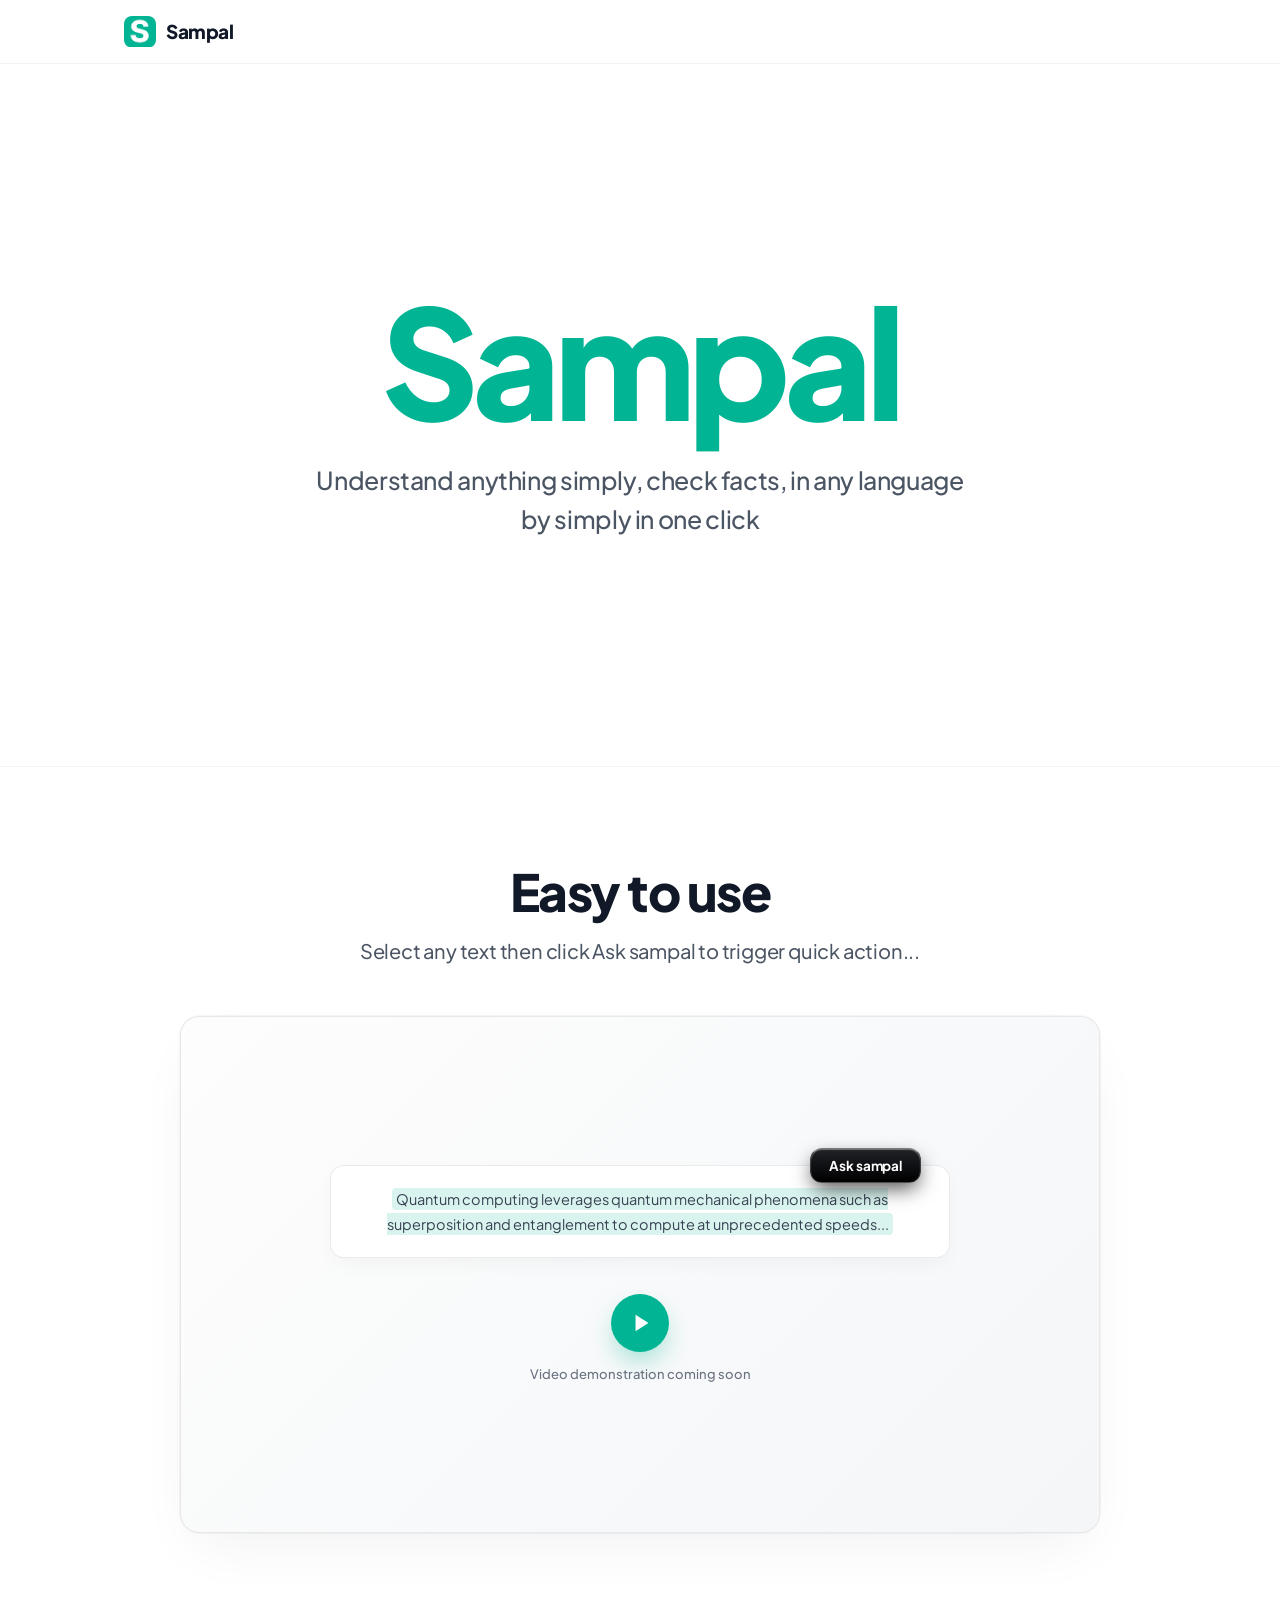
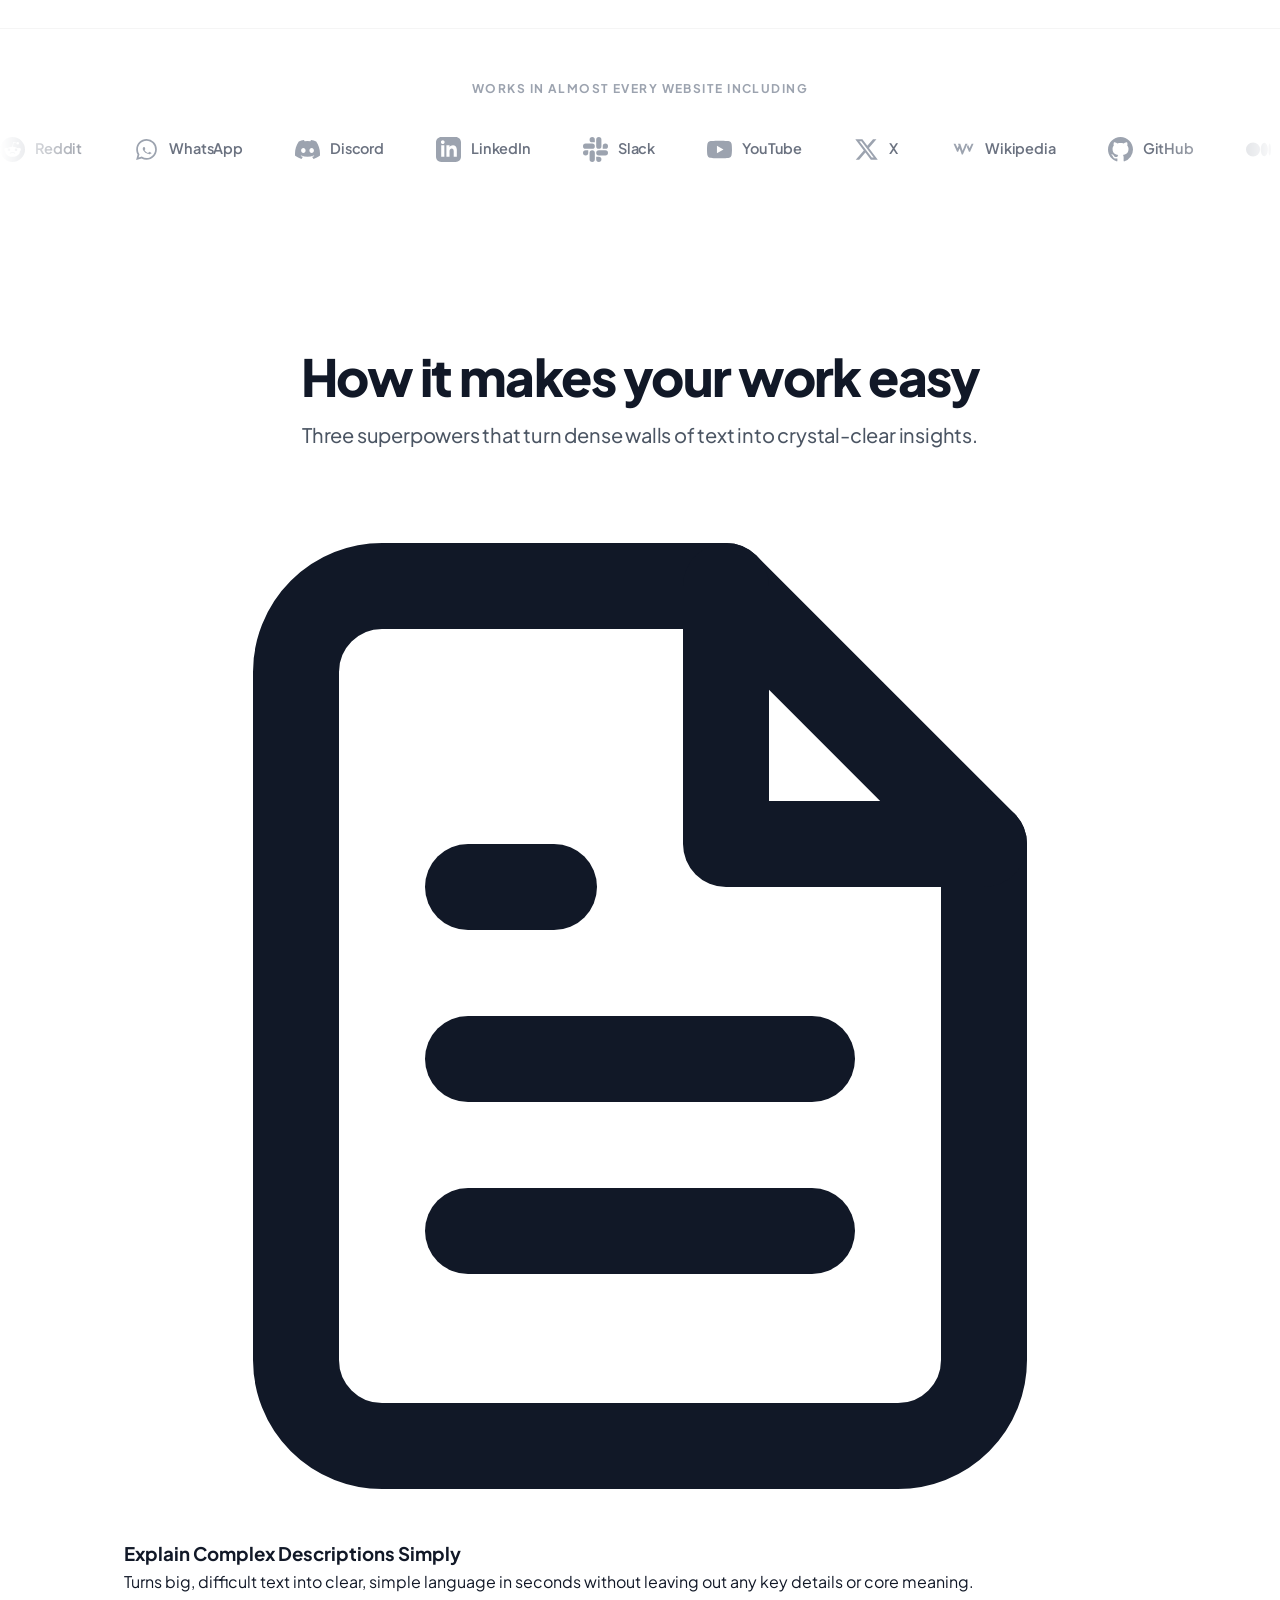
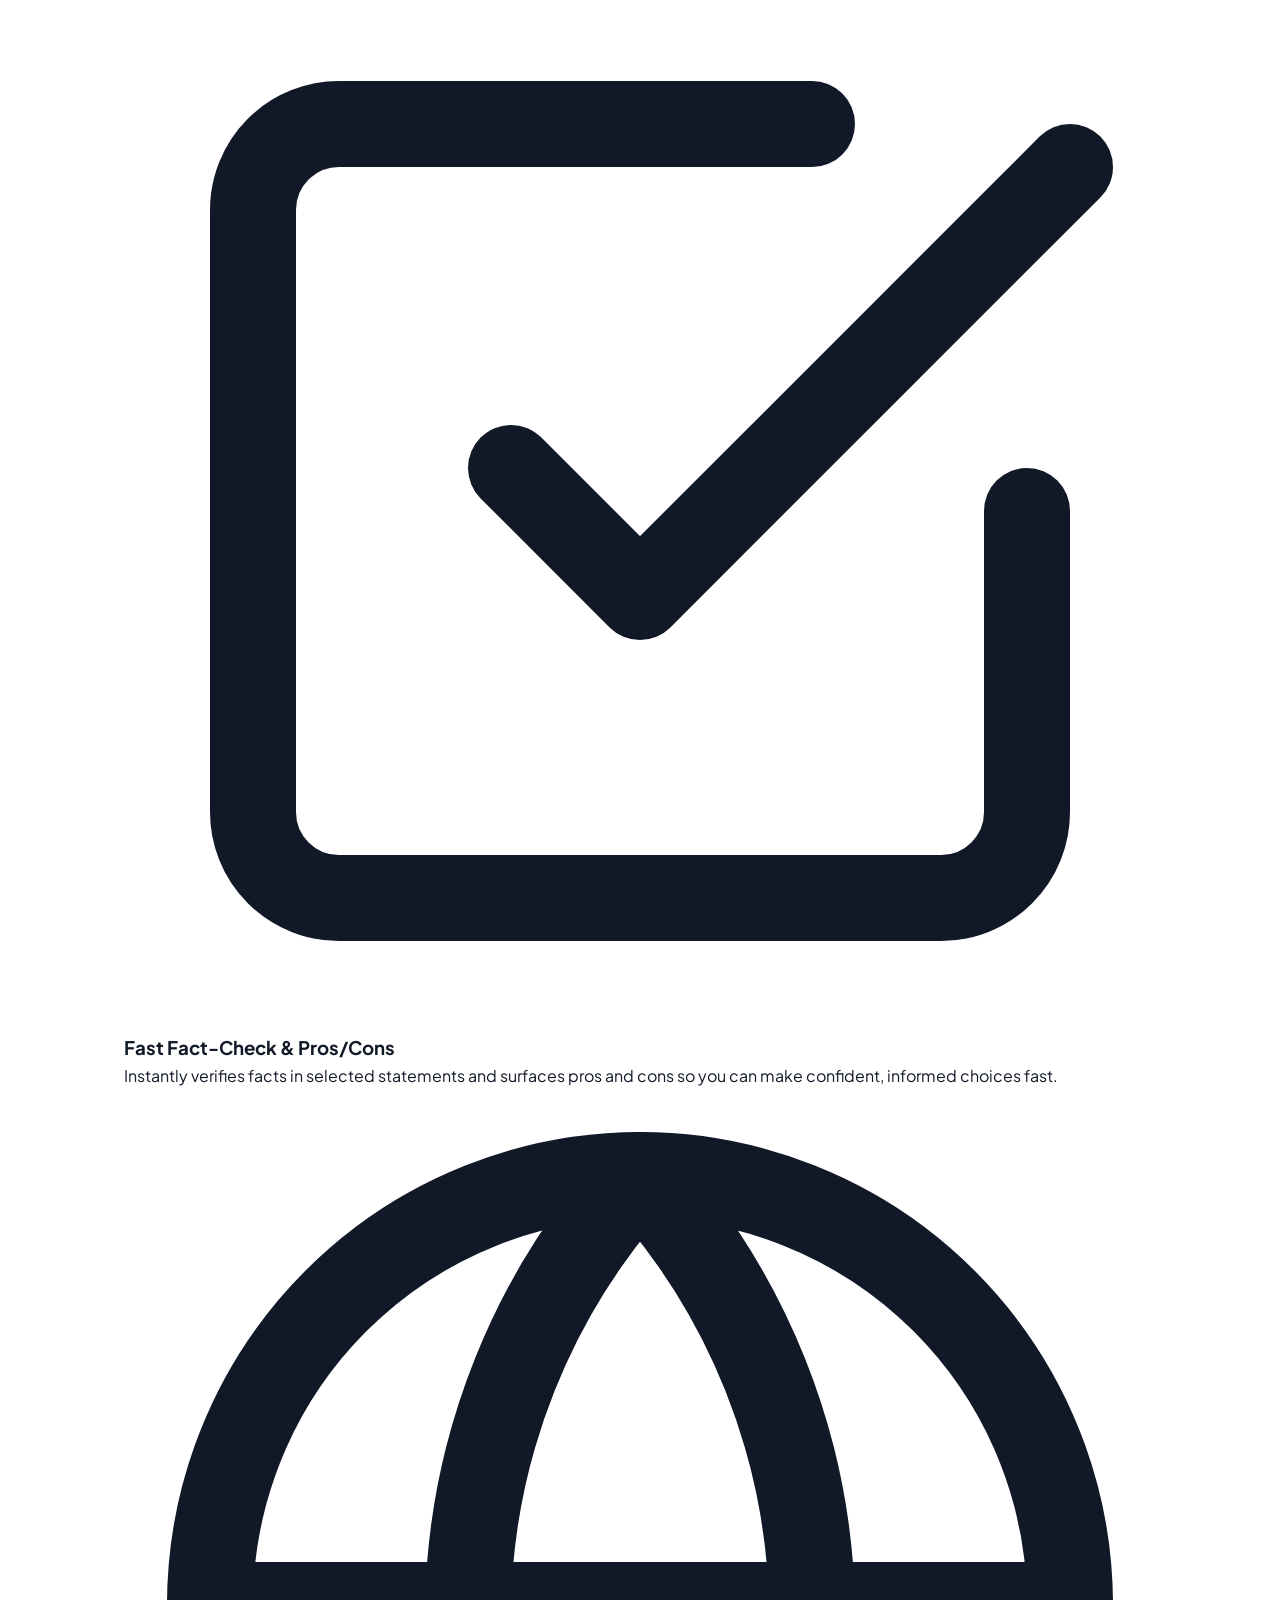
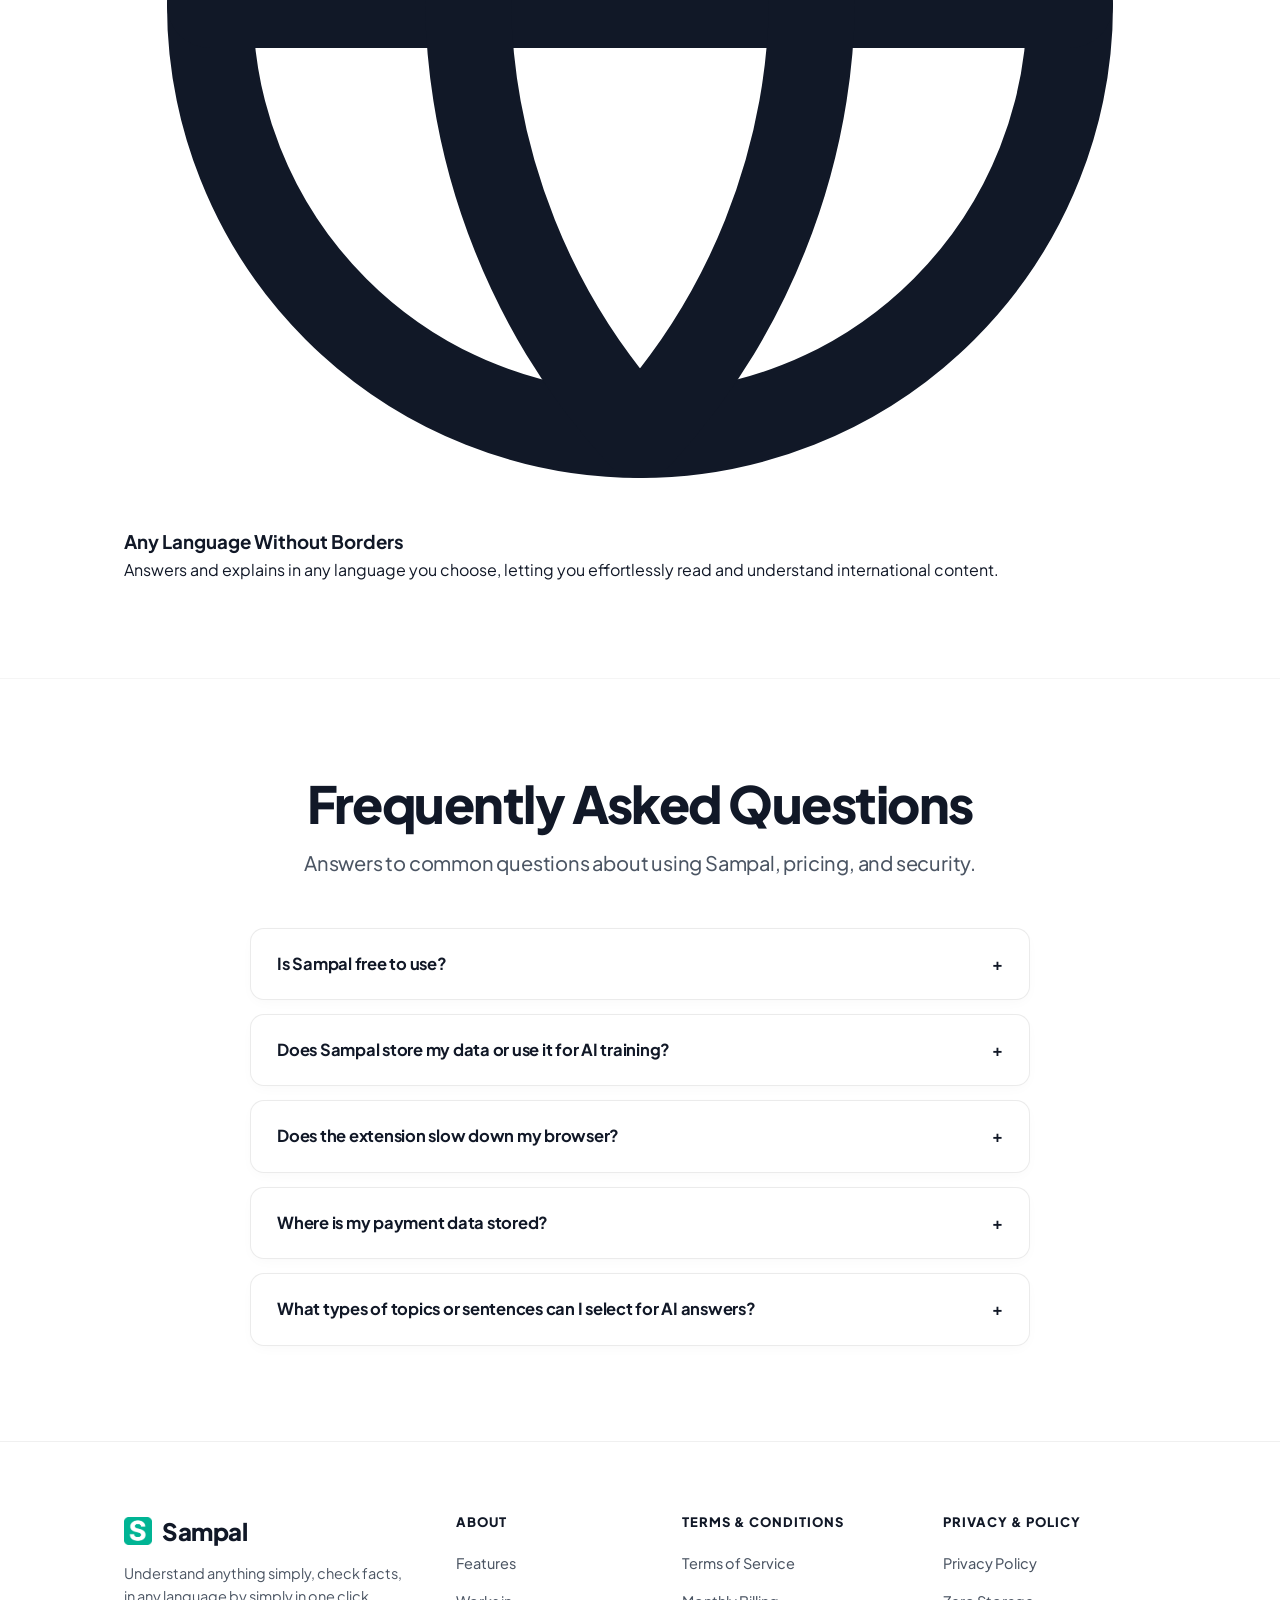
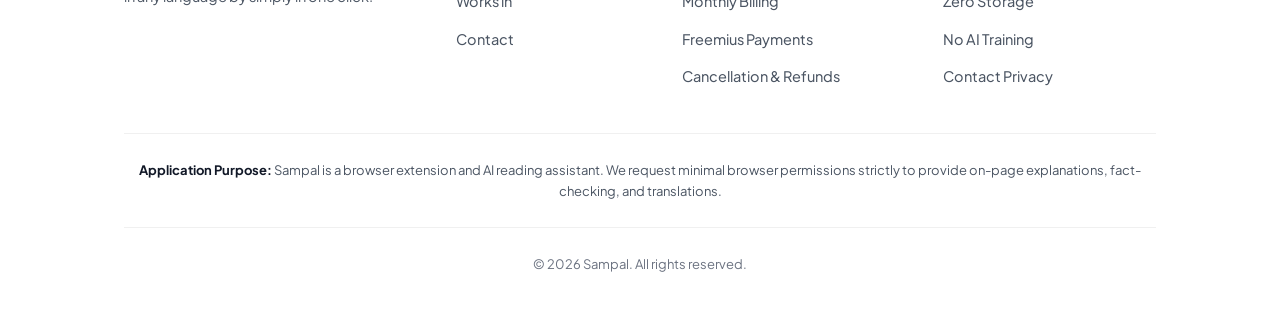
==== commit d903bcca: "Sync footer links with simplified terms and privacy sections" ====
--- a/index.html
+++ b/index.html
@@ -89,7 +89,7 @@
             <span>LinkedIn</span>
           </div>
           <div class="platform-chip" title="Slack">
-            <svg viewBox="0 0 24 24" fill="currentColor"><path d="M5.042 15.165a2.528 2.528 0 0 1-2.52 2.523A2.528 2.528 0 0 1 0 15.165a2.527 2.527 0 0 1 2.522-2.52h2.52v2.52zM6.313 15.165a2.527 2.527 0 0 1 2.521-2.52 2.527 2.527 0 0 1 2.521 2.52v6.313A2.528 2.528 0 0 1 8.834 24a2.528 2.528 0 0 1-2.521-2.522v-6.313zM8.834 5.042a2.528 2.528 0 0 1-2.521-2.52A2.528 2.528 0 0 1 8.834 0a2.528 2.528 0 0 1 2.521 2.522v2.52H8.834zM8.834 6.313a2.528 2.528 0 0 1 2.521 2.521 2.528 2.528 0 0 1-2.521 2.521H2.522A2.528 2.528 0 0 1 0 8.834a2.528 2.528 0 0 1 2.522-2.521h6.312zM18.956 8.834a2.528 2.528 0 0 1 2.522-2.521A2.528 2.528 0 0 1 24 8.834a2.528 2.528 0 0 1 2.522 2.521h-2.522V8.834zM17.688 8.834a2.528 2.528 0 0 1-2.523 2.521 2.527 2.527 0 0 1-2.52-2.521V2.522A2.527 2.527 0 0 1 15.165 0a2.528 2.528 0 0 1 2.523 2.522v6.312zM15.165 18.956a2.528 2.528 0 0 1 2.523 2.522A2.528 2.528 0 0 1 15.165 24a2.527 2.527 0 0 1-2.52-2.522v-2.522h2.52zM15.165 17.688a2.527 2.527 0 0 1-2.52-2.523 2.526 2.526 0 0 1 2.52-2.52h6.313A2.527 2.527 0 0 1 24 15.165a2.528 2.528 0 0 1-2.522 2.523h-6.313z"/></svg>
+            <svg viewBox="0 0 24 24" fill="currentColor"><path d="M5.042 15.165a2.528 2.528 0 0 1-2.52 2.523A2.528 2.528 0 0 1 0 15.165a2.527 2.527 0 0 1 2.522-2.52h2.52v2.52zM6.313 15.165a2.527 2.527 0 0 1 2.521-2.52 2.527 2.527 0 0 1 2.521 2.52v6.313A2.528 2.528 0 0 1 8.834 24a2.528 2.528 0 0 1-2.521-2.522v-6.313zM8.834 5.042a2.528 2.528 0 0 1-2.521-2.52A2.528 2.528 0 0 1 8.834 0a2.528 2.528 0 0 1 2.521 2.522v2.52H8.834zM8.834 6.313a2.528 2.528 0 0 1 2.521 2.521 2.528 2.528 0 0 1-2.521 2.521H2.522A2.528 2.528 0 0 1 0 8.834a2.528 2.528 0 0 1 2.522-2.521h6.312zM18.956 8.834a2.528 2.528 0 0 1 2.522-2.521A2.528 2.528 0 0 1 24 8.834a2.528 2.528 0 0 1-2.522 2.521h-2.522V8.834zM17.688 8.834a2.528 2.528 0 0 1-2.523 2.521 2.527 2.527 0 0 1-2.5-2.521V2.522A2.527 2.527 0 0 1 15.165 0a2.528 2.528 0 0 1 2.523 2.522v6.312zM15.165 18.956a2.528 2.528 0 0 1 2.523 2.522A2.528 2.528 0 0 1 15.165 24a2.527 2.527 0 0 1-2.5-2.522v-2.522h2.52zM15.165 17.688a2.527 2.527 0 0 1-2.5-2.523 2.526 2.526 0 0 1 2.5-2.52h6.313A2.527 2.527 0 0 1 24 15.165a2.528 2.528 0 0 1-2.522 2.523h-6.313z"/></svg>
             <span>Slack</span>
           </div>
           <div class="platform-chip" title="YouTube">
@@ -131,7 +131,7 @@
             <span>LinkedIn</span>
           </div>
           <div class="platform-chip" title="Slack">
-            <svg viewBox="0 0 24 24" fill="currentColor"><path d="M5.042 15.165a2.528 2.528 0 0 1-2.52 2.523A2.528 2.528 0 0 1 0 15.165a2.527 2.527 0 0 1 2.522-2.52h2.52v2.52zM6.313 15.165a2.527 2.527 0 0 1 2.521-2.52 2.527 2.527 0 0 1 2.521 2.52v6.313A2.528 2.528 0 0 1 8.834 24a2.528 2.528 0 0 1-2.521-2.522v-6.313zM8.834 5.042a2.528 2.528 0 0 1-2.521-2.52A2.528 2.528 0 0 1 8.834 0a2.528 2.528 0 0 1 2.521 2.522v2.52H8.834zM8.834 6.313a2.528 2.528 0 0 1 2.521 2.521 2.528 2.528 0 0 1-2.521 2.521H2.522A2.528 2.528 0 0 1 0 8.834a2.528 2.528 0 0 1 2.522-2.521h6.312zM18.956 8.834a2.528 2.528 0 0 1 2.522-2.521A2.528 2.528 0 0 1 24 8.834a2.528 2.528 0 0 1 2.522 2.521h-2.522V8.834zM17.688 8.834a2.528 2.528 0 0 1-2.523 2.521 2.527 2.527 0 0 1-2.52-2.521V2.522A2.527 2.527 0 0 1 15.165 0a2.528 2.528 0 0 1 2.523 2.522v6.312zM15.165 18.956a2.528 2.528 0 0 1 2.523 2.522A2.528 2.528 0 0 1 15.165 24a2.527 2.527 0 0 1-2.52-2.522v-2.522h2.52zM15.165 17.688a2.527 2.527 0 0 1-2.52-2.523 2.526 2.526 0 0 1 2.52-2.52h6.313A2.527 2.527 0 0 1 24 15.165a2.528 2.528 0 0 1-2.522 2.523h-6.313z"/></svg>
+            <svg viewBox="0 0 24 24" fill="currentColor"><path d="M5.042 15.165a2.528 2.528 0 0 1-2.52 2.523A2.528 2.528 0 0 1 0 15.165a2.527 2.527 0 0 1 2.522-2.52h2.52v2.52zM6.313 15.165a2.527 2.527 0 0 1 2.521-2.52 2.527 2.527 0 0 1 2.521 2.52v6.313A2.528 2.528 0 0 1 8.834 24a2.528 2.528 0 0 1-2.521-2.522v-6.313zM8.834 5.042a2.528 2.528 0 0 1-2.521-2.52A2.528 2.528 0 0 1 8.834 0a2.528 2.528 0 0 1 2.521 2.522v2.52H8.834zM8.834 6.313a2.528 2.528 0 0 1 2.521 2.521 2.528 2.528 0 0 1-2.521 2.521H2.522A2.528 2.528 0 0 1 0 8.834a2.528 2.528 0 0 1 2.522-2.521h6.312zM18.956 8.834a2.528 2.528 0 0 1 2.522-2.521A2.528 2.528 0 0 1 24 8.834a2.528 2.528 0 0 1-2.522 2.521h-2.522V8.834zM17.688 8.834a2.528 2.528 0 0 1-2.523 2.521 2.527 2.527 0 0 1-2.5-2.521V2.522A2.527 2.527 0 0 1 15.165 0a2.528 2.528 0 0 1 2.523 2.522v6.312zM15.165 18.956a2.528 2.528 0 0 1 2.523 2.522A2.528 2.528 0 0 1 15.165 24a2.527 2.527 0 0 1-2.5-2.522v-2.522h2.52zM15.165 17.688a2.527 2.527 0 0 1-2.5-2.523 2.526 2.526 0 0 1 2.5-2.52h6.313A2.527 2.527 0 0 1 24 15.165a2.528 2.528 0 0 1-2.522 2.523h-6.313z"/></svg>
             <span>Slack</span>
           </div>
           <div class="platform-chip" title="YouTube">
@@ -158,107 +158,127 @@
       </div>
     </section>
 
-    <!-- Section 3: How it makes your work easy -->
-    <section class="section benefits-section" id="features">
+    <!-- Section 3: How it makes your work easy (3 Features) -->
+    <section class="section features-section" id="features">
       <div class="container">
         <div class="section-header">
           <h2 class="section-title">How it makes your work easy</h2>
-        </div>
-
-        <div class="benefits-grid">
-          <!-- Point 1 -->
-          <div class="benefit-card">
-            <div class="benefit-number">01</div>
-            <h3 class="benefit-heading">Simple explanations in a nutshell</h3>
-            <p class="benefit-description">
-              Explains big, complex descriptions or dense texts quickly in simple, everyday language without missing anything important.
+          <p class="section-subtitle">Three superpowers that turn dense walls of text into crystal-clear insights.</p>
+        </div>
+
+        <div class="features-grid">
+          <!-- Feature Card 1 -->
+          <div class="feature-card">
+            <div class="feature-icon-wrapper">
+              <svg viewBox="0 0 24 24" fill="none" stroke="currentColor" stroke-width="2" stroke-linecap="round" stroke-linejoin="round">
+                <path d="M14 2H6a2 2 0 0 0-2 2v16a2 2 0 0 0 2 2h12a2 2 0 0 0 2-2V8z"></path>
+                <polyline points="14 2 14 8 20 8"></polyline>
+                <line x1="16" y1="13" x2="8" y2="13"></line>
+                <line x1="16" y1="17" x2="8" y2="17"></line>
+                <polyline points="10 9 9 9 8 9"></polyline>
+              </svg>
+            </div>
+            <h3 class="feature-card-title">Explain Complex Descriptions Simply</h3>
+            <p class="feature-card-desc">
+              Turns big, difficult text into clear, simple language in seconds without leaving out any key details or core meaning.
             </p>
           </div>
 
-          <!-- Point 2 -->
-          <div class="benefit-card">
-            <div class="benefit-number">02</div>
-            <h3 class="benefit-heading">Fast fact-checking & pros and cons</h3>
-            <p class="benefit-description">
-              Quickly verifies facts for accuracy and finds the core pros and cons of any statement or topic in seconds.
+          <!-- Feature Card 2 -->
+          <div class="feature-card">
+            <div class="feature-icon-wrapper">
+              <svg viewBox="0 0 24 24" fill="none" stroke="currentColor" stroke-width="2" stroke-linecap="round" stroke-linejoin="round">
+                <polyline points="9 11 12 14 22 4"></polyline>
+                <path d="M21 12v7a2 2 0 0 1-2 2H5a2 2 0 0 1-2-2V5a2 2 0 0 1 2-2h11"></path>
+              </svg>
+            </div>
+            <h3 class="feature-card-title">Fast Fact-Check & Pros/Cons</h3>
+            <p class="feature-card-desc">
+              Instantly verifies facts in selected statements and surfaces pros and cons so you can make confident, informed choices fast.
             </p>
           </div>
 
-          <!-- Point 3 -->
-          <div class="benefit-card">
-            <div class="benefit-number">03</div>
-            <h3 class="benefit-heading">Answers in any language</h3>
-            <p class="benefit-description">
-              Answers fluently in any language you need, letting you understand and explore without language borders.
+          <!-- Feature Card 3 -->
+          <div class="feature-card">
+            <div class="feature-icon-wrapper">
+              <svg viewBox="0 0 24 24" fill="none" stroke="currentColor" stroke-width="2" stroke-linecap="round" stroke-linejoin="round">
+                <circle cx="12" cy="12" r="10"></circle>
+                <line x1="2" y1="12" x2="22" y2="12"></line>
+                <path d="M12 2a15.3 15.3 0 0 1 4 10 15.3 15.3 0 0 1-4 10 15.3 15.3 0 0 1-4-10 15.3 15.3 0 0 1 4-10z"></path>
+              </svg>
+            </div>
+            <h3 class="feature-card-title">Any Language Without Borders</h3>
+            <p class="feature-card-desc">
+              Answers and explains in any language you choose, letting you effortlessly read and understand international content.
             </p>
           </div>
         </div>
       </div>
     </section>
 
-    <!-- Section 4: Frequently Asked Questions (FAQ) -->
+    <!-- Section 4: Frequently Asked Questions (Accordion) -->
     <section class="section faq-section" id="faq">
-      <div class="container">
+      <div class="container faq-container">
         <div class="section-header">
           <h2 class="section-title">Frequently Asked Questions</h2>
-          <p class="section-subtitle">Everything you need to know about Sampal.</p>
+          <p class="section-subtitle">Answers to common questions about using Sampal, pricing, and security.</p>
         </div>
 
         <div class="faq-list">
           <!-- FAQ Item 1 -->
-          <div class="faq-item">
-            <button class="faq-question" aria-expanded="false">
+          <details class="faq-item">
+            <summary class="faq-question">
               <span>Is Sampal free to use?</span>
-              <span class="faq-icon" aria-hidden="true">+</span>
-            </button>
-            <div class="faq-answer">
-              <p>Yes, you can try and use Sampal freely with generous daily limits. If you need higher usage and unlimited AI clarity, affordable premium plans are available.</p>
-            </div>
-          </div>
+              <span class="faq-chevron" aria-hidden="true">+</span>
+            </summary>
+            <div class="faq-answer">
+              <p>Yes! You can try Sampal freely with daily usage limits. For power users needing unlimited explanations and faster response speeds, premium plans are available.</p>
+            </div>
+          </details>
 
           <!-- FAQ Item 2 -->
-          <div class="faq-item">
-            <button class="faq-question" aria-expanded="false">
-              <span>Does Sampal store my data or use it for training?</span>
-              <span class="faq-icon" aria-hidden="true">+</span>
-            </button>
-            <div class="faq-answer">
-              <p>No. We respect your privacy completely. Sampal never stores your selected text, browsing history, or private data, and none of your inputs are ever used to train public AI models.</p>
-            </div>
-          </div>
+          <details class="faq-item">
+            <summary class="faq-question">
+              <span>Does Sampal store my data or use it for AI training?</span>
+              <span class="faq-chevron" aria-hidden="true">+</span>
+            </summary>
+            <div class="faq-answer">
+              <p>No. We respect your complete privacy. None of your highlighted text, questions, or responses are saved permanently or used to train AI models.</p>
+            </div>
+          </details>
 
           <!-- FAQ Item 3 -->
-          <div class="faq-item">
-            <button class="faq-question" aria-expanded="false">
-              <span>Does it slow down my browser?</span>
-              <span class="faq-icon" aria-hidden="true">+</span>
-            </button>
-            <div class="faq-answer">
-              <p>Not at all. Sampal is ultralightweight (less than 1 MB). It operates with zero background CPU usage when idle and only runs when you actively select text or click Ask sampal.</p>
-            </div>
-          </div>
+          <details class="faq-item">
+            <summary class="faq-question">
+              <span>Does the extension slow down my browser?</span>
+              <span class="faq-chevron" aria-hidden="true">+</span>
+            </summary>
+            <div class="faq-answer">
+              <p>No, not at all. Sampal is an ultra-lightweight extension (less than 1 MB) built with pure vanilla code that only runs when you actively highlight text.</p>
+            </div>
+          </details>
 
           <!-- FAQ Item 4 -->
-          <div class="faq-item">
-            <button class="faq-question" aria-expanded="false">
+          <details class="faq-item">
+            <summary class="faq-question">
               <span>Where is my payment data stored?</span>
-              <span class="faq-icon" aria-hidden="true">+</span>
-            </button>
-            <div class="faq-answer">
-              <p>We use Freemius, a trusted, industry-standard, and PCI-compliant secure payment platform. Your payment information is never stored or handled on our servers.</p>
-            </div>
-          </div>
+              <span class="faq-chevron" aria-hidden="true">+</span>
+            </summary>
+            <div class="faq-answer">
+              <p>All transactions are handled securely through Freemius, our certified payment processor. We never store or have access to your credit card information.</p>
+            </div>
+          </details>
 
           <!-- FAQ Item 5 -->
-          <div class="faq-item">
-            <button class="faq-question" aria-expanded="false">
-              <span>What type of topics or sentences can I select for AI answers?</span>
-              <span class="faq-icon" aria-hidden="true">+</span>
-            </button>
-            <div class="faq-answer">
-              <p>Any topic! From heavy technical articles, financial news, and academic papers to legal terms, casual forums, and foreign languages — Sampal can explain, summarize, or fact-check anything in one click.</p>
-            </div>
-          </div>
+          <details class="faq-item">
+            <summary class="faq-question">
+              <span>What types of topics or sentences can I select for AI answers?</span>
+              <span class="faq-chevron" aria-hidden="true">+</span>
+            </summary>
+            <div class="faq-answer">
+              <p>Any topic! From academic research papers and complex coding documentation to news articles, legal terms, and foreign recipes—Sampal handles all kinds of text.</p>
+            </div>
+          </details>
         </div>
       </div>
     </section>
@@ -294,9 +314,9 @@
           <h4 class="footer-col-heading">TERMS & CONDITIONS</h4>
           <ul class="footer-nav-list">
             <li><a href="terms.html" class="footer-nav-link">Terms of Service</a></li>
-            <li><a href="terms.html#billing" class="footer-nav-link">Billing & Renewal</a></li>
+            <li><a href="terms.html#billing" class="footer-nav-link">Monthly Billing</a></li>
             <li><a href="terms.html#payments" class="footer-nav-link">Freemius Payments</a></li>
-            <li><a href="terms.html#cancellation" class="footer-nav-link">Cancellation Policy</a></li>
+            <li><a href="terms.html#cancellation" class="footer-nav-link">Cancellation & Refunds</a></li>
           </ul>
         </div>
 
@@ -305,8 +325,8 @@
           <h4 class="footer-col-heading">PRIVACY & POLICY</h4>
           <ul class="footer-nav-list">
             <li><a href="privacy.html" class="footer-nav-link">Privacy Policy</a></li>
-            <li><a href="privacy.html#data-safety" class="footer-nav-link">Data Safety</a></li>
-            <li><a href="privacy.html#zero-training" class="footer-nav-link">Zero Training</a></li>
+            <li><a href="privacy.html#zero-storage" class="footer-nav-link">Zero Storage</a></li>
+            <li><a href="privacy.html#zero-training" class="footer-nav-link">No AI Training</a></li>
             <li><a href="privacy.html#contact" class="footer-nav-link">Contact Privacy</a></li>
           </ul>
         </div>
@@ -330,6 +350,5 @@
     </div>
   </footer>
 
-  <script src="app.js"></script>
 </body>
 </html>
--- a/style.css
+++ b/style.css
@@ -155,9 +155,10 @@
    INFINITE PLATFORMS MARQUEE SECTION
    ==================================================================== */
 .platforms-section {
-  padding: 10px 0 70px 0;
+  padding: 50px 0 80px 0;
   background: #ffffff;
   overflow: hidden;
+  border-top: 1px solid rgba(0, 0, 0, 0.04);
 }
 
 .platforms-label {
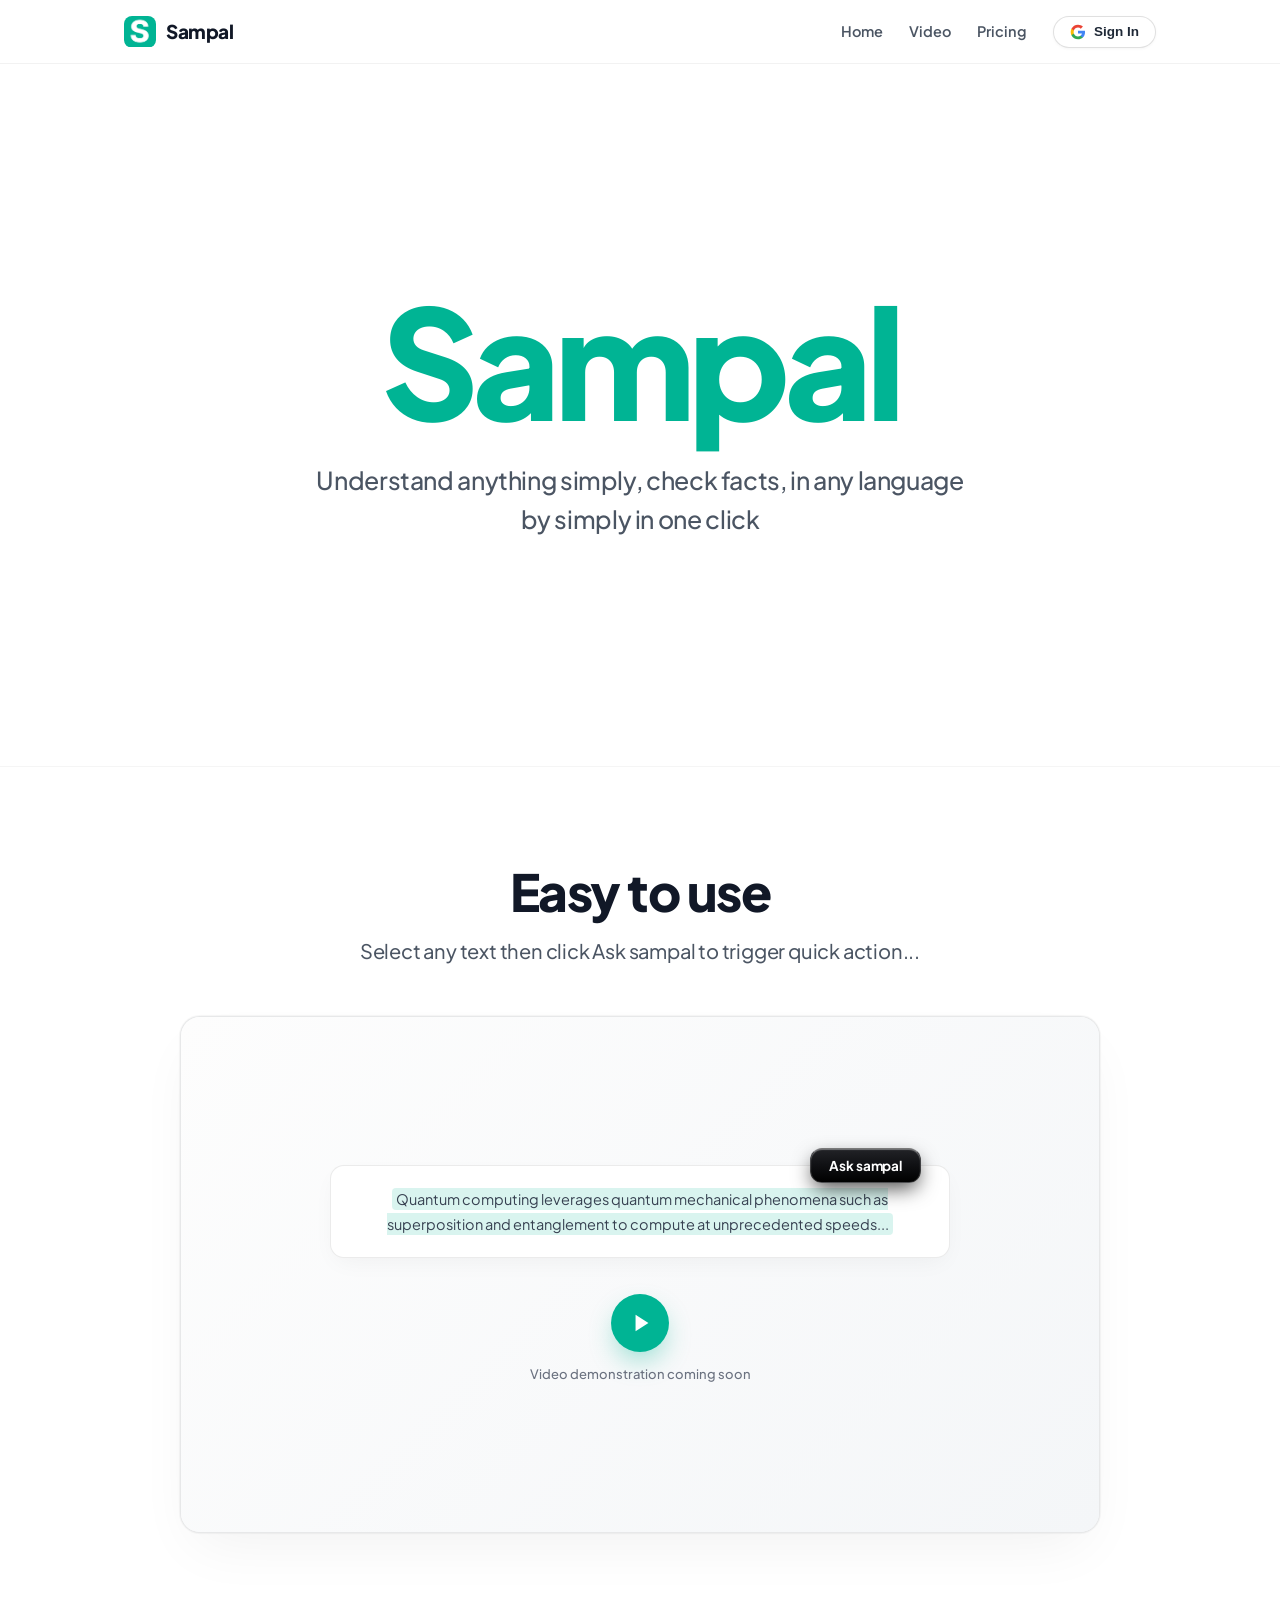
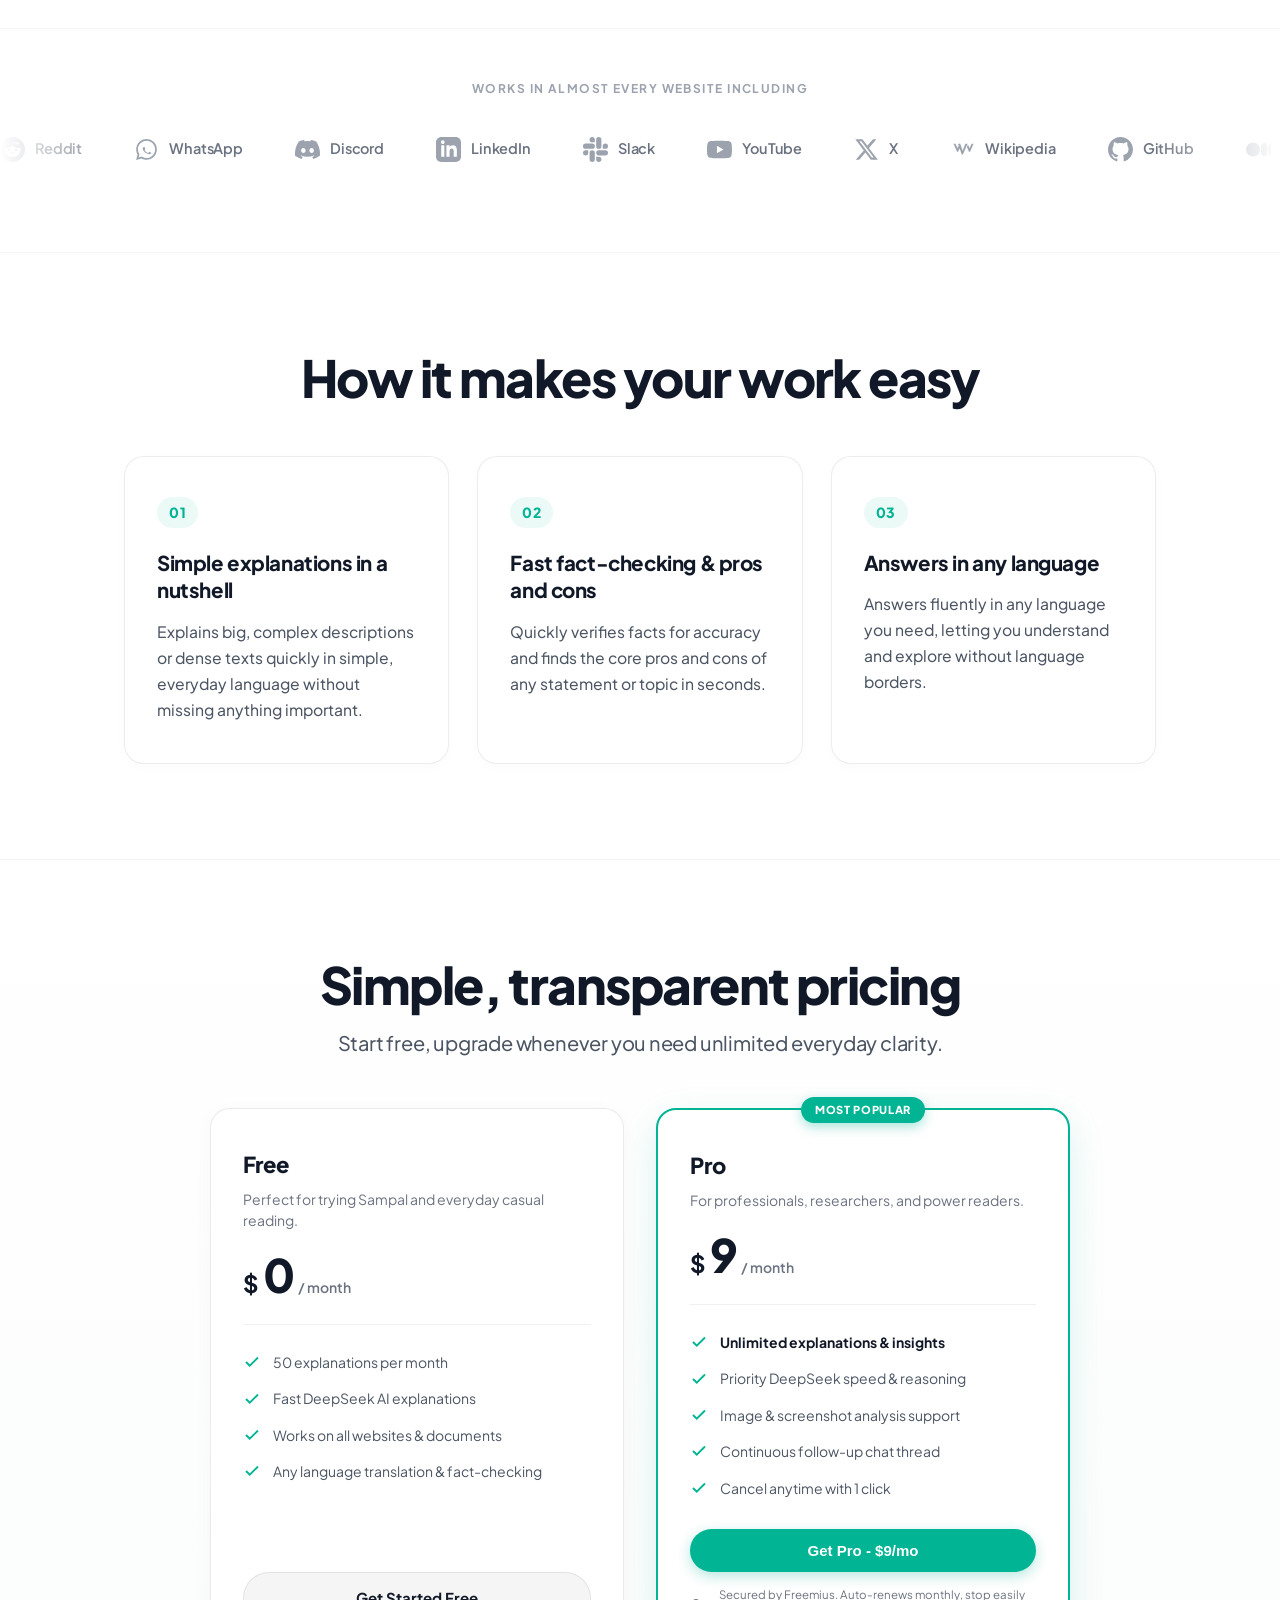
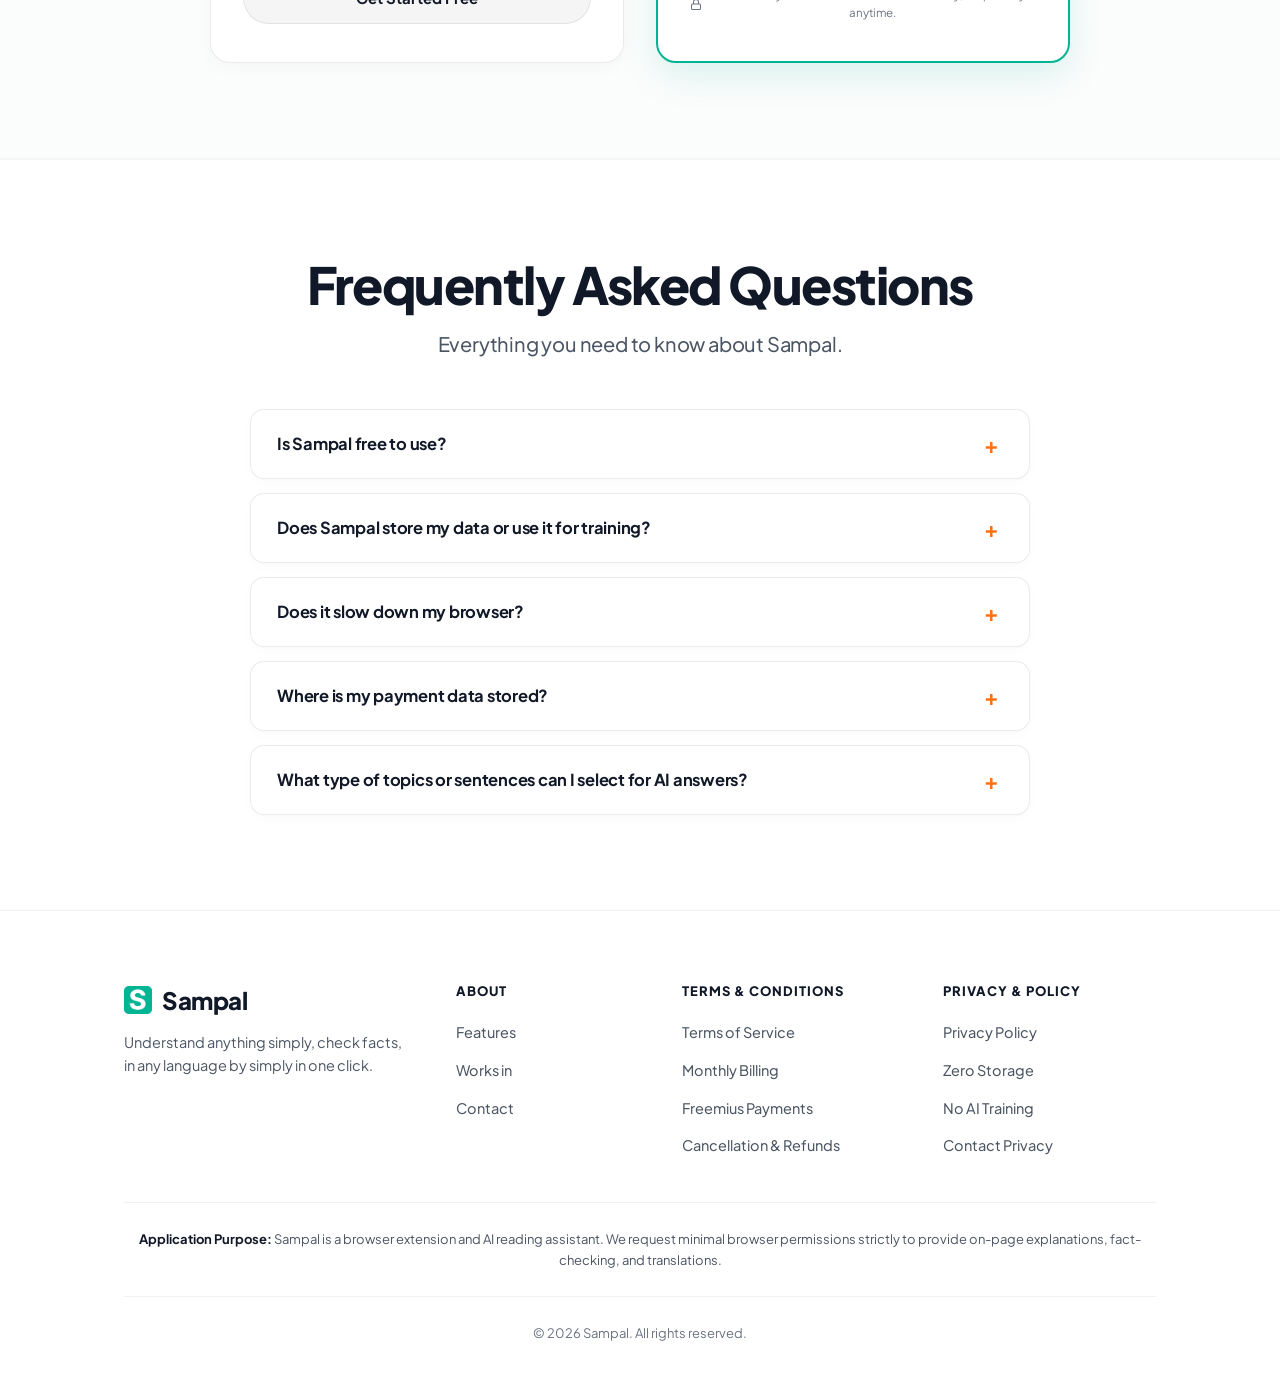
==== commit 54c316f7: "Add minimal header navigation, video scroll, pricing section, and cross-platform profile dropdown" ====
--- a/index.html
+++ b/index.html
@@ -1,354 +1,460 @@
-<!DOCTYPE html>
-<html lang="en">
-<head>
-  <meta charset="UTF-8">
-  <meta name="viewport" content="width=device-width, initial-scale=1.0">
-  <title>Sampal - Understand anything simply</title>
-  <meta name="description" content="Understand anything simply, check facts, in any language by simply in one click.">
-  <link rel="icon" type="image/png" href="assets/logo.png">
-  <link rel="preconnect" href="https://fonts.googleapis.com">
-  <link rel="preconnect" href="https://fonts.gstatic.com" crossorigin>
-  <link href="https://fonts.googleapis.com/css2?family=Plus+Jakarta+Sans:wght@400;500;600;700;800;900&display=swap" rel="stylesheet">
-  <link rel="stylesheet" href="style.css">
-</head>
-<body>
-
-  <!-- Top Navigation Header -->
-  <header class="top-nav">
-    <div class="nav-container">
-      <div class="brand-identity">
-        <img src="assets/logo.png" alt="Sampal Logo" class="brand-logo" />
-        <span class="brand-name">Sampal</span>
-      </div>
-    </div>
-  </header>
-
-  <main>
-    <!-- Section 1: Hero -->
-    <section class="hero-section" id="hero">
-      <div class="container hero-content">
-        <h1 class="hero-title">Sampal</h1>
-        <p class="hero-tagline">Understand anything simply, check facts, in any language by simply in one click</p>
-      </div>
-    </section>
-
-    <!-- Section 2: Easy to use -->
-    <section class="section easy-section" id="easy-to-use">
-      <div class="container">
-        <div class="section-header">
-          <h2 class="section-title">Easy to use</h2>
-          <p class="section-subtitle">Select any text then click Ask sampal to trigger quick action...</p>
-        </div>
-
-        <!-- Video Display Container -->
-        <div class="video-container" id="video-wrapper">
-          <div class="video-placeholder">
-            <div class="video-mockup-content">
-              <div class="sample-text-block">
-                <span class="highlighted-text">Quantum computing leverages quantum mechanical phenomena such as superposition and entanglement to compute at unprecedented speeds...</span>
-                <div class="ask-sampal-badge">
-                  <span>Ask sampal</span>
-                </div>
-              </div>
-              <div class="play-action-hint">
-                <div class="play-button-circle">
-                  <svg viewBox="0 0 24 24" fill="currentColor">
-                    <polygon points="5 3 19 12 5 21 5 3"></polygon>
-                  </svg>
-                </div>
-                <span class="video-hint-label">Video demonstration coming soon</span>
-              </div>
-            </div>
-          </div>
-        </div>
-      </div>
-    </section>
-
-    <!-- Infinite Platforms Marquee Section -->
-    <section class="platforms-section" id="platforms" aria-label="Supported Platforms">
-      <div class="container">
-        <p class="platforms-label">WORKS IN ALMOST EVERY WEBSITE INCLUDING</p>
-      </div>
-      <div class="marquee-container">
-        <div class="marquee-track">
-          <!-- Marquee Set 1 -->
-          <div class="platform-chip" title="Reddit">
-            <svg viewBox="0 0 24 24" fill="currentColor"><path d="M12 0A12 12 0 0 0 0 12a12 12 0 0 0 12 12 12 12 0 0 0 12-12A12 12 0 0 0 12 0zm5.01 4.744c.688 0 1.25.561 1.25 1.249a1.25 1.25 0 0 1-2.498.056l-2.597-.547-.8 3.747c1.824.07 3.48.632 4.674 1.488.308-.309.73-.491 1.207-.491.968 0 1.754.786 1.754 1.754 0 .716-.435 1.333-1.01 1.614a3.111 3.111 0 0 1 .042.52c0 2.694-3.13 4.87-7.004 4.87-3.874 0-7.004-2.176-7.004-4.87 0-.183.015-.366.043-.534A1.748 1.748 0 0 1 4.028 12c0-.968.786-1.754 1.754-1.754.463 0 .898.196 1.207.49 1.207-.883 2.878-1.43 4.744-1.487l.885-4.182a.342.342 0 0 1 .14-.197.35.35 0 0 1 .238-.042l2.906.609a1.24 1.24 0 0 1 1.108-.693zM8.617 11.084a1.22 1.22 0 1 0 0 2.439 1.22 1.22 0 0 0 0-2.439zm6.766 0a1.22 1.22 0 1 0 0 2.439 1.22 1.22 0 0 0 0-2.439zm-3.383 3.633c-1.39 0-2.439.632-2.502.696a.352.352 0 0 0 .498.498c.021-.021.905-.568 2.004-.568 1.1 0 1.984.547 2.004.568a.352.352 0 0 0 .498-.498c-.063-.064-1.112-.696-2.502-.696z"/></svg>
-            <span>Reddit</span>
-          </div>
-          <div class="platform-chip" title="WhatsApp">
-            <svg viewBox="0 0 24 24" fill="currentColor"><path d="M12.04 2c-5.46 0-9.91 4.45-9.91 9.91 0 1.75.46 3.45 1.32 4.95L2.05 22l5.25-1.38c1.45.79 3.08 1.21 4.74 1.21 5.46 0 9.91-4.45 9.91-9.91 0-2.65-1.03-5.14-2.9-7.01A9.816 9.816 0 0 0 12.04 2m.01 1.67c2.2 0 4.26.86 5.82 2.42a8.225 8.225 0 0 1 2.41 5.83c0 4.54-3.7 8.24-8.24 8.24-1.48 0-2.93-.4-4.2-1.15l-.3-.18-3.12.82.83-3.04-.2-.31a8.196 8.196 0 0 1-1.26-4.38c0-4.54 3.7-8.24 8.24-8.24m4.52 11.66c-.19.53-1.09 1.04-1.52 1.1-.4.07-.91.09-2.96-.75-1.74-.72-2.87-2.48-2.96-2.6-.08-.12-.71-.95-.71-1.81 0-.86.45-1.29.61-1.46.16-.18.35-.22.47-.22.12 0 .24 0 .34.01.11 0 .26-.04.41.31.15.36.52 1.27.57 1.36.05.1.08.21.02.34-.07.13-.1.21-.2.32-.1.12-.22.26-.31.35-.11.1-.22.21-.1.41.13.21.57.94 1.22 1.52.84.75 1.55.98 1.77 1.09.21.11.34.1.47-.05.13-.15.55-.64.7-.86.15-.22.3-.18.5-.11.21.08 1.31.62 1.54.73.22.11.37.17.43.26.05.1.05.58-.14 1.11z"/></svg>
-            <span>WhatsApp</span>
-          </div>
-          <div class="platform-chip" title="Discord">
-            <svg viewBox="0 0 24 24" fill="currentColor"><path d="M20.317 4.37a19.791 19.791 0 0 0-4.885-1.515.074.074 0 0 0-.079.037c-.21.375-.444.864-.608 1.25a18.27 18.27 0 0 0-5.487 0 12.64 12.64 0 0 0-.617-1.25.077.077 0 0 0-.079-.037A19.736 19.736 0 0 0 3.677 4.37a.07.07 0 0 0-.032.027C.533 9.046-.32 13.58.099 18.057a.082.082 0 0 0 .031.057 19.9 19.9 0 0 0 5.993 3.03.078.078 0 0 0 .084-.028c.462-.63.874-1.295 1.226-1.994.021-.041.001-.09-.041-.106a13.107 13.107 0 0 1-1.872-.892.077.077 0 0 1-.008-.128 10.2 10.2 0 0 0 .372-.292.074.074 0 0 1 .077-.01c3.929 1.793 8.18 1.793 12.061 0a.074.074 0 0 1 .078.01c.12.098.246.198.373.292a.077.077 0 0 1-.006.127 12.299 12.299 0 0 1-1.873.894.077.077 0 0 0-.041.107c.36.698.772 1.362 1.225 1.993a.076.076 0 0 0 .084.028 19.839 19.839 0 0 0 6.002-3.03.077.077 0 0 0 .032-.054c.5-5.177-.838-9.674-3.549-13.66a.061.061 0 0 0-.031-.028zM8.02 15.33c-1.183 0-2.157-1.085-2.157-2.419 0-1.333.956-2.419 2.157-2.419 1.21 0 2.176 1.096 2.157 2.42 0 1.333-.956 2.418-2.157 2.418zm7.975 0c-1.183 0-2.157-1.085-2.157-2.419 0-1.333.955-2.419 2.157-2.419 1.21 0 2.176 1.096 2.157 2.42 0 1.333-.946 2.418-2.157 2.418z"/></svg>
-            <span>Discord</span>
-          </div>
-          <div class="platform-chip" title="LinkedIn">
-            <svg viewBox="0 0 24 24" fill="currentColor"><path d="M19 0h-14c-2.761 0-5 2.239-5 5v14c0 2.761 2.239 5 5 5h14c2.762 0 5-2.239 5-5v-14c0-2.761-2.238-5-5-5zm-11 19h-3v-11h3v11zm-1.5-12.268c-.966 0-1.75-.79-1.75-1.764s.784-1.764 1.75-1.764 1.75.79 1.75 1.764-.783 1.764-1.75 1.764zm13.5 12.268h-3v-5.604c0-3.368-4-3.113-4 0v5.604h-3v-11h3v1.765c1.396-2.586 7-2.777 7 2.476v6.759z"/></svg>
-            <span>LinkedIn</span>
-          </div>
-          <div class="platform-chip" title="Slack">
-            <svg viewBox="0 0 24 24" fill="currentColor"><path d="M5.042 15.165a2.528 2.528 0 0 1-2.52 2.523A2.528 2.528 0 0 1 0 15.165a2.527 2.527 0 0 1 2.522-2.52h2.52v2.52zM6.313 15.165a2.527 2.527 0 0 1 2.521-2.52 2.527 2.527 0 0 1 2.521 2.52v6.313A2.528 2.528 0 0 1 8.834 24a2.528 2.528 0 0 1-2.521-2.522v-6.313zM8.834 5.042a2.528 2.528 0 0 1-2.521-2.52A2.528 2.528 0 0 1 8.834 0a2.528 2.528 0 0 1 2.521 2.522v2.52H8.834zM8.834 6.313a2.528 2.528 0 0 1 2.521 2.521 2.528 2.528 0 0 1-2.521 2.521H2.522A2.528 2.528 0 0 1 0 8.834a2.528 2.528 0 0 1 2.522-2.521h6.312zM18.956 8.834a2.528 2.528 0 0 1 2.522-2.521A2.528 2.528 0 0 1 24 8.834a2.528 2.528 0 0 1-2.522 2.521h-2.522V8.834zM17.688 8.834a2.528 2.528 0 0 1-2.523 2.521 2.527 2.527 0 0 1-2.5-2.521V2.522A2.527 2.527 0 0 1 15.165 0a2.528 2.528 0 0 1 2.523 2.522v6.312zM15.165 18.956a2.528 2.528 0 0 1 2.523 2.522A2.528 2.528 0 0 1 15.165 24a2.527 2.527 0 0 1-2.5-2.522v-2.522h2.52zM15.165 17.688a2.527 2.527 0 0 1-2.5-2.523 2.526 2.526 0 0 1 2.5-2.52h6.313A2.527 2.527 0 0 1 24 15.165a2.528 2.528 0 0 1-2.522 2.523h-6.313z"/></svg>
-            <span>Slack</span>
-          </div>
-          <div class="platform-chip" title="YouTube">
-            <svg viewBox="0 0 24 24" fill="currentColor"><path d="M23.498 6.186a3.016 3.016 0 0 0-2.122-2.136C19.505 3.545 12 3.545 12 3.545s-7.505 0-9.377.505A3.017 3.017 0 0 0 .502 6.186C0 8.07 0 12 0 12s0 3.93.502 5.814a3.016 3.016 0 0 0 2.122 2.136c1.871.505 9.376.505 9.376.505s7.505 0 9.377-.505a3.015 3.015 0 0 0 2.122-2.136C24 15.93 24 12 24 12s0-3.93-.502-5.814zM9.545 15.568V8.432L15.818 12l-6.273 3.568z"/></svg>
-            <span>YouTube</span>
-          </div>
-          <div class="platform-chip" title="X (Twitter)">
-            <svg viewBox="0 0 24 24" fill="currentColor"><path d="M18.244 2.25h3.308l-7.227 8.26 8.502 11.24H16.17l-5.214-6.817L4.99 21.75H1.68l7.73-8.835L1.254 2.25H8.08l4.713 6.231zm-1.161 17.52h1.833L7.084 4.126H5.117z"/></svg>
-            <span>X</span>
-          </div>
-          <div class="platform-chip" title="Wikipedia">
-            <svg viewBox="0 0 24 24" fill="currentColor"><path d="M12.09 13.114l2.646-6.68h2.09l-4.464 10.37h-1.077L7.697 6.434h2.152l2.241 6.68zm8.685-6.68h1.825l-3.327 7.747h-1.057l-1.956-4.665.986-2.428 1.488 3.593 2.041-4.247zM3.4 6.434h1.865l2.04 4.247 1.489-3.593.986 2.428-1.957 4.665H6.766L3.4 6.434z"/></svg>
-            <span>Wikipedia</span>
-          </div>
-          <div class="platform-chip" title="GitHub">
-            <svg viewBox="0 0 24 24" fill="currentColor"><path d="M12 0C5.37 0 0 5.37 0 12c0 5.31 3.435 9.795 8.205 11.385.6.105.825-.255.825-.57 0-.285-.015-1.23-.015-2.235-3.015.555-3.795-.735-4.035-1.41-.135-.345-.72-1.41-1.23-1.695-.42-.225-1.02-.78-.015-.795.945-.015 1.62.87 1.845 1.23 1.08 1.815 2.805 1.305 3.495.99.105-.78.42-1.305.765-1.605-2.67-.3-5.46-1.335-5.46-5.925 0-1.305.465-2.385 1.23-3.225-.12-.3-.54-1.53.12-3.18 0 0 1.005-.315 3.3 1.23.96-.27 1.98-.405 3-.405s2.04.135 3 .405c2.295-1.56 3.3-1.23 3.3-1.23.66 1.65.24 2.88.12 3.18.765.84 1.23 1.905 1.23 3.225 0 4.605-2.805 5.625-5.475 5.925.435.375.81 1.095.81 2.22 0 1.605-.015 2.895-.015 3.3 0 .315.225.69.825.57A12.02 12.02 0 0 0 24 12c0-6.63-5.37-12-12-12z"/></svg>
-            <span>GitHub</span>
-          </div>
-          <div class="platform-chip" title="Medium">
-            <svg viewBox="0 0 24 24" fill="currentColor"><path d="M13.54 12a6.8 6.8 0 0 1-6.77 6.82A6.8 6.8 0 0 1 0 12a6.8 6.8 0 0 1 6.77-6.82A6.8 6.8 0 0 1 13.54 12zM20.96 12c0 3.54-1.51 6.42-3.38 6.42-1.87 0-3.39-2.88-3.39-6.42s1.52-6.42 3.39-6.42 3.38 2.88 3.38 6.42M24 12c0 3.17-.53 5.75-1.19 5.75-.66 0-1.19-2.58-1.19-5.75s.53-5.75 1.19-5.75C23.47 6.25 24 8.83 24 12z"/></svg>
-            <span>Medium</span>
-          </div>
-
-          <!-- Duplicate Set for Seamless Infinity Loop -->
-          <div class="platform-chip" title="Reddit">
-            <svg viewBox="0 0 24 24" fill="currentColor"><path d="M12 0A12 12 0 0 0 0 12a12 12 0 0 0 12 12 12 12 0 0 0 12-12A12 12 0 0 0 12 0zm5.01 4.744c.688 0 1.25.561 1.25 1.249a1.25 1.25 0 0 1-2.498.056l-2.597-.547-.8 3.747c1.824.07 3.48.632 4.674 1.488.308-.309.73-.491 1.207-.491.968 0 1.754.786 1.754 1.754 0 .716-.435 1.333-1.01 1.614a3.111 3.111 0 0 1 .042.52c0 2.694-3.13 4.87-7.004 4.87-3.874 0-7.004-2.176-7.004-4.87 0-.183.015-.366.043-.534A1.748 1.748 0 0 1 4.028 12c0-.968.786-1.754 1.754-1.754.463 0 .898.196 1.207.49 1.207-.883 2.878-1.43 4.744-1.487l.885-4.182a.342.342 0 0 1 .14-.197.35.35 0 0 1 .238-.042l2.906.609a1.24 1.24 0 0 1 1.108-.693zM8.617 11.084a1.22 1.22 0 1 0 0 2.439 1.22 1.22 0 0 0 0-2.439zm6.766 0a1.22 1.22 0 1 0 0 2.439 1.22 1.22 0 0 0 0-2.439zm-3.383 3.633c-1.39 0-2.439.632-2.502.696a.352.352 0 0 0 .498.498c.021-.021.905-.568 2.004-.568 1.1 0 1.984.547 2.004.568a.352.352 0 0 0 .498-.498c-.063-.064-1.112-.696-2.502-.696z"/></svg>
-            <span>Reddit</span>
-          </div>
-          <div class="platform-chip" title="WhatsApp">
-            <svg viewBox="0 0 24 24" fill="currentColor"><path d="M12.04 2c-5.46 0-9.91 4.45-9.91 9.91 0 1.75.46 3.45 1.32 4.95L2.05 22l5.25-1.38c1.45.79 3.08 1.21 4.74 1.21 5.46 0 9.91-4.45 9.91-9.91 0-2.65-1.03-5.14-2.9-7.01A9.816 9.816 0 0 0 12.04 2m.01 1.67c2.2 0 4.26.86 5.82 2.42a8.225 8.225 0 0 1 2.41 5.83c0 4.54-3.7 8.24-8.24 8.24-1.48 0-2.93-.4-4.2-1.15l-.3-.18-3.12.82.83-3.04-.2-.31a8.196 8.196 0 0 1-1.26-4.38c0-4.54 3.7-8.24 8.24-8.24m4.52 11.66c-.19.53-1.09 1.04-1.52 1.1-.4.07-.91.09-2.96-.75-1.74-.72-2.87-2.48-2.96-2.6-.08-.12-.71-.95-.71-1.81 0-.86.45-1.29.61-1.46.16-.18.35-.22.47-.22.12 0 .24 0 .34.01.11 0 .26-.04.41.31.15.36.52 1.27.57 1.36.05.1.08.21.02.34-.07.13-.1.21-.2.32-.1.12-.22.26-.31.35-.11.1-.22.21-.1.41.13.21.57.94 1.22 1.52.84.75 1.55.98 1.77 1.09.21.11.34.1.47-.05.13-.15.55-.64.7-.86.15-.22.3-.18.5-.11.21.08 1.31.62 1.54.73.22.11.37.17.43.26.05.1.05.58-.14 1.11z"/></svg>
-            <span>WhatsApp</span>
-          </div>
-          <div class="platform-chip" title="Discord">
-            <svg viewBox="0 0 24 24" fill="currentColor"><path d="M20.317 4.37a19.791 19.791 0 0 0-4.885-1.515.074.074 0 0 0-.079.037c-.21.375-.444.864-.608 1.25a18.27 18.27 0 0 0-5.487 0 12.64 12.64 0 0 0-.617-1.25.077.077 0 0 0-.079-.037A19.736 19.736 0 0 0 3.677 4.37a.07.07 0 0 0-.032.027C.533 9.046-.32 13.58.099 18.057a.082.082 0 0 0 .031.057 19.9 19.9 0 0 0 5.993 3.03.078.078 0 0 0 .084-.028c.462-.63.874-1.295 1.226-1.994.021-.041.001-.09-.041-.106a13.107 13.107 0 0 1-1.872-.892.077.077 0 0 1-.008-.128 10.2 10.2 0 0 0 .372-.292.074.074 0 0 1 .077-.01c3.929 1.793 8.18 1.793 12.061 0a.074.074 0 0 1 .078.01c.12.098.246.198.373.292a.077.077 0 0 1-.006.127 12.299 12.299 0 0 1-1.873.894.077.077 0 0 0-.041.107c.36.698.772 1.362 1.225 1.993a.076.076 0 0 0 .084.028 19.839 19.839 0 0 0 6.002-3.03.077.077 0 0 0 .032-.054c.5-5.177-.838-9.674-3.549-13.66a.061.061 0 0 0-.031-.028zM8.02 15.33c-1.183 0-2.157-1.085-2.157-2.419 0-1.333.956-2.419 2.157-2.419 1.21 0 2.176 1.096 2.157 2.42 0 1.333-.956 2.418-2.157 2.418zm7.975 0c-1.183 0-2.157-1.085-2.157-2.419 0-1.333.955-2.419 2.157-2.419 1.21 0 2.176 1.096 2.157 2.42 0 1.333-.946 2.418-2.157 2.418z"/></svg>
-            <span>Discord</span>
-          </div>
-          <div class="platform-chip" title="LinkedIn">
-            <svg viewBox="0 0 24 24" fill="currentColor"><path d="M19 0h-14c-2.761 0-5 2.239-5 5v14c0 2.761 2.239 5 5 5h14c2.762 0 5-2.239 5-5v-14c0-2.761-2.238-5-5-5zm-11 19h-3v-11h3v11zm-1.5-12.268c-.966 0-1.75-.79-1.75-1.764s.784-1.764 1.75-1.764 1.75.79 1.75 1.764-.783 1.764-1.75 1.764zm13.5 12.268h-3v-5.604c0-3.368-4-3.113-4 0v5.604h-3v-11h3v1.765c1.396-2.586 7-2.777 7 2.476v6.759z"/></svg>
-            <span>LinkedIn</span>
-          </div>
-          <div class="platform-chip" title="Slack">
-            <svg viewBox="0 0 24 24" fill="currentColor"><path d="M5.042 15.165a2.528 2.528 0 0 1-2.52 2.523A2.528 2.528 0 0 1 0 15.165a2.527 2.527 0 0 1 2.522-2.52h2.52v2.52zM6.313 15.165a2.527 2.527 0 0 1 2.521-2.52 2.527 2.527 0 0 1 2.521 2.52v6.313A2.528 2.528 0 0 1 8.834 24a2.528 2.528 0 0 1-2.521-2.522v-6.313zM8.834 5.042a2.528 2.528 0 0 1-2.521-2.52A2.528 2.528 0 0 1 8.834 0a2.528 2.528 0 0 1 2.521 2.522v2.52H8.834zM8.834 6.313a2.528 2.528 0 0 1 2.521 2.521 2.528 2.528 0 0 1-2.521 2.521H2.522A2.528 2.528 0 0 1 0 8.834a2.528 2.528 0 0 1 2.522-2.521h6.312zM18.956 8.834a2.528 2.528 0 0 1 2.522-2.521A2.528 2.528 0 0 1 24 8.834a2.528 2.528 0 0 1-2.522 2.521h-2.522V8.834zM17.688 8.834a2.528 2.528 0 0 1-2.523 2.521 2.527 2.527 0 0 1-2.5-2.521V2.522A2.527 2.527 0 0 1 15.165 0a2.528 2.528 0 0 1 2.523 2.522v6.312zM15.165 18.956a2.528 2.528 0 0 1 2.523 2.522A2.528 2.528 0 0 1 15.165 24a2.527 2.527 0 0 1-2.5-2.522v-2.522h2.52zM15.165 17.688a2.527 2.527 0 0 1-2.5-2.523 2.526 2.526 0 0 1 2.5-2.52h6.313A2.527 2.527 0 0 1 24 15.165a2.528 2.528 0 0 1-2.522 2.523h-6.313z"/></svg>
-            <span>Slack</span>
-          </div>
-          <div class="platform-chip" title="YouTube">
-            <svg viewBox="0 0 24 24" fill="currentColor"><path d="M23.498 6.186a3.016 3.016 0 0 0-2.122-2.136C19.505 3.545 12 3.545 12 3.545s-7.505 0-9.377.505A3.017 3.017 0 0 0 .502 6.186C0 8.07 0 12 0 12s0 3.93.502 5.814a3.016 3.016 0 0 0 2.122 2.136c1.871.505 9.376.505 9.376.505s7.505 0 9.377-.505a3.015 3.015 0 0 0 2.122-2.136C24 15.93 24 12 24 12s0-3.93-.502-5.814zM9.545 15.568V8.432L15.818 12l-6.273 3.568z"/></svg>
-            <span>YouTube</span>
-          </div>
-          <div class="platform-chip" title="X (Twitter)">
-            <svg viewBox="0 0 24 24" fill="currentColor"><path d="M18.244 2.25h3.308l-7.227 8.26 8.502 11.24H16.17l-5.214-6.817L4.99 21.75H1.68l7.73-8.835L1.254 2.25H8.08l4.713 6.231zm-1.161 17.52h1.833L7.084 4.126H5.117z"/></svg>
-            <span>X</span>
-          </div>
-          <div class="platform-chip" title="Wikipedia">
-            <svg viewBox="0 0 24 24" fill="currentColor"><path d="M12.09 13.114l2.646-6.68h2.09l-4.464 10.37h-1.077L7.697 6.434h2.152l2.241 6.68zm8.685-6.68h1.825l-3.327 7.747h-1.057l-1.956-4.665.986-2.428 1.488 3.593 2.041-4.247zM3.4 6.434h1.865l2.04 4.247 1.489-3.593.986 2.428-1.957 4.665H6.766L3.4 6.434z"/></svg>
-            <span>Wikipedia</span>
-          </div>
-          <div class="platform-chip" title="GitHub">
-            <svg viewBox="0 0 24 24" fill="currentColor"><path d="M12 0C5.37 0 0 5.37 0 12c0 5.31 3.435 9.795 8.205 11.385.6.105.825-.255.825-.57 0-.285-.015-1.23-.015-2.235-3.015.555-3.795-.735-4.035-1.41-.135-.345-.72-1.41-1.23-1.695-.42-.225-1.02-.78-.015-.795.945-.015 1.62.87 1.845 1.23 1.08 1.815 2.805 1.305 3.495.99.105-.78.42-1.305.765-1.605-2.67-.3-5.46-1.335-5.46-5.925 0-1.305.465-2.385 1.23-3.225-.12-.3-.54-1.53.12-3.18 0 0 1.005-.315 3.3 1.23.96-.27 1.98-.405 3-.405s2.04.135 3 .405c2.295-1.56 3.3-1.23 3.3-1.23.66 1.65.24 2.88.12 3.18.765.84 1.23 1.905 1.23 3.225 0 4.605-2.805 5.625-5.475 5.925.435.375.81 1.095.81 2.22 0 1.605-.015 2.895-.015 3.3 0 .315.225.69.825.57A12.02 12.02 0 0 0 24 12c0-6.63-5.37-12-12-12z"/></svg>
-            <span>GitHub</span>
-          </div>
-          <div class="platform-chip" title="Medium">
-            <svg viewBox="0 0 24 24" fill="currentColor"><path d="M13.54 12a6.8 6.8 0 0 1-6.77 6.82A6.8 6.8 0 0 1 0 12a6.8 6.8 0 0 1 6.77-6.82A6.8 6.8 0 0 1 13.54 12zM20.96 12c0 3.54-1.51 6.42-3.38 6.42-1.87 0-3.39-2.88-3.39-6.42s1.52-6.42 3.39-6.42 3.38 2.88 3.38 6.42M24 12c0 3.17-.53 5.75-1.19 5.75-.66 0-1.19-2.58-1.19-5.75s.53-5.75 1.19-5.75C23.47 6.25 24 8.83 24 12z"/></svg>
-            <span>Medium</span>
-          </div>
-        </div>
-      </div>
-    </section>
-
-    <!-- Section 3: How it makes your work easy (3 Features) -->
-    <section class="section features-section" id="features">
-      <div class="container">
-        <div class="section-header">
-          <h2 class="section-title">How it makes your work easy</h2>
-          <p class="section-subtitle">Three superpowers that turn dense walls of text into crystal-clear insights.</p>
-        </div>
-
-        <div class="features-grid">
-          <!-- Feature Card 1 -->
-          <div class="feature-card">
-            <div class="feature-icon-wrapper">
-              <svg viewBox="0 0 24 24" fill="none" stroke="currentColor" stroke-width="2" stroke-linecap="round" stroke-linejoin="round">
-                <path d="M14 2H6a2 2 0 0 0-2 2v16a2 2 0 0 0 2 2h12a2 2 0 0 0 2-2V8z"></path>
-                <polyline points="14 2 14 8 20 8"></polyline>
-                <line x1="16" y1="13" x2="8" y2="13"></line>
-                <line x1="16" y1="17" x2="8" y2="17"></line>
-                <polyline points="10 9 9 9 8 9"></polyline>
-              </svg>
-            </div>
-            <h3 class="feature-card-title">Explain Complex Descriptions Simply</h3>
-            <p class="feature-card-desc">
-              Turns big, difficult text into clear, simple language in seconds without leaving out any key details or core meaning.
-            </p>
-          </div>
-
-          <!-- Feature Card 2 -->
-          <div class="feature-card">
-            <div class="feature-icon-wrapper">
-              <svg viewBox="0 0 24 24" fill="none" stroke="currentColor" stroke-width="2" stroke-linecap="round" stroke-linejoin="round">
-                <polyline points="9 11 12 14 22 4"></polyline>
-                <path d="M21 12v7a2 2 0 0 1-2 2H5a2 2 0 0 1-2-2V5a2 2 0 0 1 2-2h11"></path>
-              </svg>
-            </div>
-            <h3 class="feature-card-title">Fast Fact-Check & Pros/Cons</h3>
-            <p class="feature-card-desc">
-              Instantly verifies facts in selected statements and surfaces pros and cons so you can make confident, informed choices fast.
-            </p>
-          </div>
-
-          <!-- Feature Card 3 -->
-          <div class="feature-card">
-            <div class="feature-icon-wrapper">
-              <svg viewBox="0 0 24 24" fill="none" stroke="currentColor" stroke-width="2" stroke-linecap="round" stroke-linejoin="round">
-                <circle cx="12" cy="12" r="10"></circle>
-                <line x1="2" y1="12" x2="22" y2="12"></line>
-                <path d="M12 2a15.3 15.3 0 0 1 4 10 15.3 15.3 0 0 1-4 10 15.3 15.3 0 0 1-4-10 15.3 15.3 0 0 1 4-10z"></path>
-              </svg>
-            </div>
-            <h3 class="feature-card-title">Any Language Without Borders</h3>
-            <p class="feature-card-desc">
-              Answers and explains in any language you choose, letting you effortlessly read and understand international content.
-            </p>
-          </div>
-        </div>
-      </div>
-    </section>
-
-    <!-- Section 4: Frequently Asked Questions (Accordion) -->
-    <section class="section faq-section" id="faq">
-      <div class="container faq-container">
-        <div class="section-header">
-          <h2 class="section-title">Frequently Asked Questions</h2>
-          <p class="section-subtitle">Answers to common questions about using Sampal, pricing, and security.</p>
-        </div>
-
-        <div class="faq-list">
-          <!-- FAQ Item 1 -->
-          <details class="faq-item">
-            <summary class="faq-question">
-              <span>Is Sampal free to use?</span>
-              <span class="faq-chevron" aria-hidden="true">+</span>
-            </summary>
-            <div class="faq-answer">
-              <p>Yes! You can try Sampal freely with daily usage limits. For power users needing unlimited explanations and faster response speeds, premium plans are available.</p>
-            </div>
-          </details>
-
-          <!-- FAQ Item 2 -->
-          <details class="faq-item">
-            <summary class="faq-question">
-              <span>Does Sampal store my data or use it for AI training?</span>
-              <span class="faq-chevron" aria-hidden="true">+</span>
-            </summary>
-            <div class="faq-answer">
-              <p>No. We respect your complete privacy. None of your highlighted text, questions, or responses are saved permanently or used to train AI models.</p>
-            </div>
-          </details>
-
-          <!-- FAQ Item 3 -->
-          <details class="faq-item">
-            <summary class="faq-question">
-              <span>Does the extension slow down my browser?</span>
-              <span class="faq-chevron" aria-hidden="true">+</span>
-            </summary>
-            <div class="faq-answer">
-              <p>No, not at all. Sampal is an ultra-lightweight extension (less than 1 MB) built with pure vanilla code that only runs when you actively highlight text.</p>
-            </div>
-          </details>
-
-          <!-- FAQ Item 4 -->
-          <details class="faq-item">
-            <summary class="faq-question">
-              <span>Where is my payment data stored?</span>
-              <span class="faq-chevron" aria-hidden="true">+</span>
-            </summary>
-            <div class="faq-answer">
-              <p>All transactions are handled securely through Freemius, our certified payment processor. We never store or have access to your credit card information.</p>
-            </div>
-          </details>
-
-          <!-- FAQ Item 5 -->
-          <details class="faq-item">
-            <summary class="faq-question">
-              <span>What types of topics or sentences can I select for AI answers?</span>
-              <span class="faq-chevron" aria-hidden="true">+</span>
-            </summary>
-            <div class="faq-answer">
-              <p>Any topic! From academic research papers and complex coding documentation to news articles, legal terms, and foreign recipes—Sampal handles all kinds of text.</p>
-            </div>
-          </details>
-        </div>
-      </div>
-    </section>
-  </main>
-
-  <!-- Expanded Startup Multi-Column Footer -->
-  <footer class="site-footer">
-    <div class="container">
-      <div class="footer-main-grid">
-        <!-- Brand & Tagline Column -->
-        <div class="footer-brand-col">
-          <a href="index.html" class="footer-brand-title">
-            <img src="assets/logo.png" alt="Sampal" class="footer-brand-logo" />
-            <span>Sampal</span>
-          </a>
-          <p class="footer-brand-tagline">
-            Understand anything simply, check facts, in any language by simply in one click.
-          </p>
-        </div>
-
-        <!-- ABOUT Column -->
-        <div class="footer-links-col">
-          <h4 class="footer-col-heading">ABOUT</h4>
-          <ul class="footer-nav-list">
-            <li><a href="#features" class="footer-nav-link">Features</a></li>
-            <li><a href="#platforms" class="footer-nav-link">Works in</a></li>
-            <li><a href="mailto:buildwithrayan7@gmail.com" class="footer-nav-link">Contact</a></li>
-          </ul>
-        </div>
-
-        <!-- TERMS & CONDITIONS Column -->
-        <div class="footer-links-col">
-          <h4 class="footer-col-heading">TERMS & CONDITIONS</h4>
-          <ul class="footer-nav-list">
-            <li><a href="terms.html" class="footer-nav-link">Terms of Service</a></li>
-            <li><a href="terms.html#billing" class="footer-nav-link">Monthly Billing</a></li>
-            <li><a href="terms.html#payments" class="footer-nav-link">Freemius Payments</a></li>
-            <li><a href="terms.html#cancellation" class="footer-nav-link">Cancellation & Refunds</a></li>
-          </ul>
-        </div>
-
-        <!-- PRIVACY & POLICY Column -->
-        <div class="footer-links-col">
-          <h4 class="footer-col-heading">PRIVACY & POLICY</h4>
-          <ul class="footer-nav-list">
-            <li><a href="privacy.html" class="footer-nav-link">Privacy Policy</a></li>
-            <li><a href="privacy.html#zero-storage" class="footer-nav-link">Zero Storage</a></li>
-            <li><a href="privacy.html#zero-training" class="footer-nav-link">No AI Training</a></li>
-            <li><a href="privacy.html#contact" class="footer-nav-link">Contact Privacy</a></li>
-          </ul>
-        </div>
-      </div>
-
-      <hr class="footer-divider" />
-
-      <!-- Application Purpose Statement -->
-      <div class="footer-purpose-box">
-        <p class="footer-purpose-text">
-          <span class="footer-purpose-strong">Application Purpose:</span> Sampal is a browser extension and AI reading assistant. We request minimal browser permissions strictly to provide on-page explanations, fact-checking, and translations.
-        </p>
-      </div>
-
-      <hr class="footer-divider" />
-
-      <!-- Copyright -->
-      <div class="footer-bottom">
-        <p class="footer-copyright">© 2026 Sampal. All rights reserved.</p>
-      </div>
-    </div>
-  </footer>
-
-</body>
-</html>
+<!DOCTYPE html>
+<html lang="en">
+<head>
+  <meta charset="UTF-8">
+  <meta name="viewport" content="width=device-width, initial-scale=1.0">
+  <title>Sampal - Understand anything simply</title>
+  <meta name="description" content="Understand anything simply, check facts, in any language by simply in one click.">
+  <link rel="icon" type="image/png" href="assets/logo.png">
+  <link rel="preconnect" href="https://fonts.googleapis.com">
+  <link rel="preconnect" href="https://fonts.gstatic.com" crossorigin>
+  <link href="https://fonts.googleapis.com/css2?family=Plus+Jakarta+Sans:wght@400;500;600;700;800;900&display=swap" rel="stylesheet">
+  <link rel="stylesheet" href="style.css?v=2">
+</head>
+<body>
+
+  <!-- Top Navigation Header (Inspired by Claritly) -->
+  <header class="top-nav">
+    <div class="nav-container">
+      <a href="#hero" class="brand-identity">
+        <img src="assets/logo.png" alt="Sampal Logo" class="brand-logo" />
+        <span class="brand-name">Sampal</span>
+      </a>
+
+      <!-- Header Options: Home, Video, Pricing, Profile (Claritly reference) -->
+      <nav class="nav-menu" aria-label="Main Navigation">
+        <a href="#hero" class="nav-link">Home</a>
+        <a href="#easy-to-use" class="nav-link" id="nav-video-link">Video</a>
+        <a href="#pricing" class="nav-link">Pricing</a>
+
+        <!-- Profile / Auth Area -->
+        <div class="nav-auth-wrapper" id="nav-auth-wrapper">
+          <!-- Logged Out State: Sign in with Google -->
+          <button class="nav-signin-btn" id="nav-signin-btn" title="Sign in with Google">
+            <svg viewBox="0 0 24 24" width="16" height="16">
+              <path fill="#4285F4" d="M22.56 12.25c0-.78-.07-1.53-.2-2.25H12v4.26h5.92c-.26 1.37-1.04 2.53-2.21 3.31v2.77h3.57c2.08-1.92 3.28-4.74 3.28-8.09z"/>
+              <path fill="#34A853" d="M12 23c2.97 0 5.46-.98 7.28-2.66l-3.57-2.77c-.98.66-2.23 1.06-3.71 1.06-2.86 0-5.29-1.93-6.16-4.53H2.18v2.84C3.99 20.53 7.7 23 12 23z"/>
+              <path fill="#FBBC05" d="M5.84 14.09c-.22-.66-.35-1.36-.35-2.09s.13-1.43.35-2.09V7.06H2.18C1.43 8.55 1 10.22 1 12s.43 3.45 1.18 4.94l2.85-2.22.81-.63z"/>
+              <path fill="#EA4335" d="M12 5.38c1.62 0 3.06.56 4.21 1.64l3.15-3.15C17.45 2.09 14.97 1 12 1 7.7 1 3.99 3.47 2.18 7.06l3.66 2.84c.87-2.6 3.3-4.52 6.16-4.52z"/>
+            </svg>
+            <span>Sign In</span>
+          </button>
+
+          <!-- Logged In State: Claritly-style Circular Avatar Dropdown (Image 2) -->
+          <div class="nav-profile-container" id="nav-profile-container" style="display: none;">
+            <button class="nav-avatar-btn" id="nav-avatar-btn" title="Account profile" aria-haspopup="true" aria-expanded="false" onclick="toggleProfileDropdown(event)">
+              <span class="nav-avatar-text" id="nav-avatar-text">R</span>
+            </button>
+            <div class="nav-profile-dropdown" id="nav-profile-dropdown">
+              <div class="dropdown-user-header">
+                <span class="dropdown-user-name" id="dropdown-user-name">User</span>
+                <span class="dropdown-user-email" id="dropdown-user-email">user@gmail.com</span>
+                <span class="dropdown-plan-tag" id="dropdown-plan-tag">FREE PLAN</span>
+              </div>
+              <div class="dropdown-divider"></div>
+              <button class="dropdown-action-btn logout" id="dropdown-logout-btn">
+                <svg viewBox="0 0 24 24" width="15" height="15" fill="none" stroke="currentColor" stroke-width="2"><path d="M9 21H5a2 2 0 0 1-2-2V5a2 2 0 0 1 2-2h4"></path><polyline points="16 17 21 12 16 7"></polyline><line x1="21" y1="12" x2="9" y2="12"></line></svg>
+                <span>Log Out</span>
+              </button>
+            </div>
+          </div>
+        </div>
+      </nav>
+    </div>
+  </header>
+
+  <main>
+    <!-- Section 1: Hero -->
+    <section class="hero-section" id="hero">
+      <div class="container hero-content">
+        <h1 class="hero-title">Sampal</h1>
+        <p class="hero-tagline">Understand anything simply, check facts, in any language by simply in one click</p>
+      </div>
+    </section>
+
+    <!-- Section 2: Easy to use -->
+    <section class="section easy-section" id="easy-to-use">
+      <div class="container">
+        <div class="section-header">
+          <h2 class="section-title">Easy to use</h2>
+          <p class="section-subtitle">Select any text then click Ask sampal to trigger quick action...</p>
+        </div>
+
+        <!-- Video Display Container -->
+        <div class="video-container" id="video-wrapper">
+          <div class="video-placeholder">
+            <div class="video-mockup-content">
+              <div class="sample-text-block">
+                <span class="highlighted-text">Quantum computing leverages quantum mechanical phenomena such as superposition and entanglement to compute at unprecedented speeds...</span>
+                <div class="ask-sampal-badge">
+                  <span>Ask sampal</span>
+                </div>
+              </div>
+              <div class="play-action-hint">
+                <div class="play-button-circle">
+                  <svg viewBox="0 0 24 24" fill="currentColor">
+                    <polygon points="5 3 19 12 5 21 5 3"></polygon>
+                  </svg>
+                </div>
+                <span class="video-hint-label">Video demonstration coming soon</span>
+              </div>
+            </div>
+          </div>
+        </div>
+      </div>
+    </section>
+
+    <!-- Infinite Platforms Marquee Section -->
+    <section class="platforms-section" id="platforms" aria-label="Supported Platforms">
+      <div class="container">
+        <p class="platforms-label">WORKS IN ALMOST EVERY WEBSITE INCLUDING</p>
+      </div>
+      <div class="marquee-container">
+        <div class="marquee-track">
+          <!-- Marquee Set 1 -->
+          <div class="platform-chip" title="Reddit">
+            <svg viewBox="0 0 24 24" fill="currentColor"><path d="M12 0A12 12 0 0 0 0 12a12 12 0 0 0 12 12 12 12 0 0 0 12-12A12 12 0 0 0 12 0zm5.01 4.744c.688 0 1.25.561 1.25 1.249a1.25 1.25 0 0 1-2.498.056l-2.597-.547-.8 3.747c1.824.07 3.48.632 4.674 1.488.308-.309.73-.491 1.207-.491.968 0 1.754.786 1.754 1.754 0 .716-.435 1.333-1.01 1.614a3.111 3.111 0 0 1 .042.52c0 2.694-3.13 4.87-7.004 4.87-3.874 0-7.004-2.176-7.004-4.87 0-.183.015-.366.043-.534A1.748 1.748 0 0 1 4.028 12c0-.968.786-1.754 1.754-1.754.463 0 .898.196 1.207.49 1.207-.883 2.878-1.43 4.744-1.487l.885-4.182a.342.342 0 0 1 .14-.197.35.35 0 0 1 .238-.042l2.906.609a1.24 1.24 0 0 1 1.108-.693zM8.617 11.084a1.22 1.22 0 1 0 0 2.439 1.22 1.22 0 0 0 0-2.439zm6.766 0a1.22 1.22 0 1 0 0 2.439 1.22 1.22 0 0 0 0-2.439zm-3.383 3.633c-1.39 0-2.439.632-2.502.696a.352.352 0 0 0 .498.498c.021-.021.905-.568 2.004-.568 1.1 0 1.984.547 2.004.568a.352.352 0 0 0 .498-.498c-.063-.064-1.112-.696-2.502-.696z"/></svg>
+            <span>Reddit</span>
+          </div>
+          <div class="platform-chip" title="WhatsApp">
+            <svg viewBox="0 0 24 24" fill="currentColor"><path d="M12.04 2c-5.46 0-9.91 4.45-9.91 9.91 0 1.75.46 3.45 1.32 4.95L2.05 22l5.25-1.38c1.45.79 3.08 1.21 4.74 1.21 5.46 0 9.91-4.45 9.91-9.91 0-2.65-1.03-5.14-2.9-7.01A9.816 9.816 0 0 0 12.04 2m.01 1.67c2.2 0 4.26.86 5.82 2.42a8.225 8.225 0 0 1 2.41 5.83c0 4.54-3.7 8.24-8.24 8.24-1.48 0-2.93-.4-4.2-1.15l-.3-.18-3.12.82.83-3.04-.2-.31a8.196 8.196 0 0 1-1.26-4.38c0-4.54 3.7-8.24 8.24-8.24m4.52 11.66c-.19.53-1.09 1.04-1.52 1.1-.4.07-.91.09-2.96-.75-1.74-.72-2.87-2.48-2.96-2.6-.08-.12-.71-.95-.71-1.81 0-.86.45-1.29.61-1.46.16-.18.35-.22.47-.22.12 0 .24 0 .34.01.11 0 .26-.04.41.31.15.36.52 1.27.57 1.36.05.1.08.21.02.34-.07.13-.1.21-.2.32-.1.12-.22.26-.31.35-.11.1-.22.21-.1.41.13.21.57.94 1.22 1.52.84.75 1.55.98 1.77 1.09.21.11.34.1.47-.05.13-.15.55-.64.7-.86.15-.22.3-.18.5-.11.21.08 1.31.62 1.54.73.22.11.37.17.43.26.05.1.05.58-.14 1.11z"/></svg>
+            <span>WhatsApp</span>
+          </div>
+          <div class="platform-chip" title="Discord">
+            <svg viewBox="0 0 24 24" fill="currentColor"><path d="M20.317 4.37a19.791 19.791 0 0 0-4.885-1.515.074.074 0 0 0-.079.037c-.21.375-.444.864-.608 1.25a18.27 18.27 0 0 0-5.487 0 12.64 12.64 0 0 0-.617-1.25.077.077 0 0 0-.079-.037A19.736 19.736 0 0 0 3.677 4.37a.07.07 0 0 0-.032.027C.533 9.046-.32 13.58.099 18.057a.082.082 0 0 0 .031.057 19.9 19.9 0 0 0 5.993 3.03.078.078 0 0 0 .084-.028c.462-.63.874-1.295 1.226-1.994.021-.041.001-.09-.041-.106a13.107 13.107 0 0 1-1.872-.892.077.077 0 0 1-.008-.128 10.2 10.2 0 0 0 .372-.292.074.074 0 0 1 .077-.01c3.929 1.793 8.18 1.793 12.061 0a.074.074 0 0 1 .078.01c.12.098.246.198.373.292a.077.077 0 0 1-.006.127 12.299 12.299 0 0 1-1.873.894.077.077 0 0 0-.041.107c.36.698.772 1.362 1.225 1.993a.076.076 0 0 0 .084.028 19.839 19.839 0 0 0 6.002-3.03.077.077 0 0 0 .032-.054c.5-5.177-.838-9.674-3.549-13.66a.061.061 0 0 0-.031-.028zM8.02 15.33c-1.183 0-2.157-1.085-2.157-2.419 0-1.333.956-2.419 2.157-2.419 1.21 0 2.176 1.096 2.157 2.42 0 1.333-.956 2.418-2.157 2.418zm7.975 0c-1.183 0-2.157-1.085-2.157-2.419 0-1.333.955-2.419 2.157-2.419 1.21 0 2.176 1.096 2.157 2.42 0 1.333-.946 2.418-2.157 2.418z"/></svg>
+            <span>Discord</span>
+          </div>
+          <div class="platform-chip" title="LinkedIn">
+            <svg viewBox="0 0 24 24" fill="currentColor"><path d="M19 0h-14c-2.761 0-5 2.239-5 5v14c0 2.761 2.239 5 5 5h14c2.762 0 5-2.239 5-5v-14c0-2.761-2.238-5-5-5zm-11 19h-3v-11h3v11zm-1.5-12.268c-.966 0-1.75-.79-1.75-1.764s.784-1.764 1.75-1.764 1.75.79 1.75 1.764-.783 1.764-1.75 1.764zm13.5 12.268h-3v-5.604c0-3.368-4-3.113-4 0v5.604h-3v-11h3v1.765c1.396-2.586 7-2.777 7 2.476v6.759z"/></svg>
+            <span>LinkedIn</span>
+          </div>
+          <div class="platform-chip" title="Slack">
+            <svg viewBox="0 0 24 24" fill="currentColor"><path d="M5.042 15.165a2.528 2.528 0 0 1-2.52 2.523A2.528 2.528 0 0 1 0 15.165a2.527 2.527 0 0 1 2.522-2.52h2.52v2.52zM6.313 15.165a2.527 2.527 0 0 1 2.521-2.52 2.527 2.527 0 0 1 2.521 2.52v6.313A2.528 2.528 0 0 1 8.834 24a2.528 2.528 0 0 1-2.521-2.522v-6.313zM8.834 5.042a2.528 2.528 0 0 1-2.521-2.52A2.528 2.528 0 0 1 8.834 0a2.528 2.528 0 0 1 2.521 2.522v2.52H8.834zM8.834 6.313a2.528 2.528 0 0 1 2.521 2.521 2.528 2.528 0 0 1-2.521 2.521H2.522A2.528 2.528 0 0 1 0 8.834a2.528 2.528 0 0 1 2.522-2.521h6.312zM18.956 8.834a2.528 2.528 0 0 1 2.522-2.521A2.528 2.528 0 0 1 24 8.834a2.528 2.528 0 0 1-2.522 2.521h-2.522V8.834zM17.688 8.834a2.528 2.528 0 0 1-2.523 2.521 2.527 2.527 0 0 1-2.52-2.521V2.522A2.527 2.527 0 0 1 15.165 0a2.528 2.528 0 0 1 2.523 2.522v6.312zM15.165 18.956a2.528 2.528 0 0 1 2.523 2.522A2.528 2.528 0 0 1 15.165 24a2.527 2.527 0 0 1-2.52-2.522v-2.522h2.52zM15.165 17.688a2.527 2.527 0 0 1-2.52-2.523 2.526 2.526 0 0 1 2.52-2.52h6.313A2.527 2.527 0 0 1 24 15.165a2.528 2.528 0 0 1-2.522 2.523h-6.313z"/></svg>
+            <span>Slack</span>
+          </div>
+          <div class="platform-chip" title="YouTube">
+            <svg viewBox="0 0 24 24" fill="currentColor"><path d="M23.498 6.186a3.016 3.016 0 0 0-2.122-2.136C19.505 3.545 12 3.545 12 3.545s-7.505 0-9.377.505A3.017 3.017 0 0 0 .502 6.186C0 8.07 0 12 0 12s0 3.93.502 5.814a3.016 3.016 0 0 0 2.122 2.136c1.871.505 9.376.505 9.376.505s7.505 0 9.377-.505a3.015 3.015 0 0 0 2.122-2.136C24 15.93 24 12 24 12s0-3.93-.502-5.814zM9.545 15.568V8.432L15.818 12l-6.273 3.568z"/></svg>
+            <span>YouTube</span>
+          </div>
+          <div class="platform-chip" title="X (Twitter)">
+            <svg viewBox="0 0 24 24" fill="currentColor"><path d="M18.244 2.25h3.308l-7.227 8.26 8.502 11.24H16.17l-5.214-6.817L4.99 21.75H1.68l7.73-8.835L1.254 2.25H8.08l4.713 6.231zm-1.161 17.52h1.833L7.084 4.126H5.117z"/></svg>
+            <span>X</span>
+          </div>
+          <div class="platform-chip" title="Wikipedia">
+            <svg viewBox="0 0 24 24" fill="currentColor"><path d="M12.09 13.114l2.646-6.68h2.09l-4.464 10.37h-1.077L7.697 6.434h2.152l2.241 6.68zm8.685-6.68h1.825l-3.327 7.747h-1.057l-1.956-4.665.986-2.428 1.488 3.593 2.041-4.247zM3.4 6.434h1.865l2.04 4.247 1.489-3.593.986 2.428-1.957 4.665H6.766L3.4 6.434z"/></svg>
+            <span>Wikipedia</span>
+          </div>
+          <div class="platform-chip" title="GitHub">
+            <svg viewBox="0 0 24 24" fill="currentColor"><path d="M12 0C5.37 0 0 5.37 0 12c0 5.31 3.435 9.795 8.205 11.385.6.105.825-.255.825-.57 0-.285-.015-1.23-.015-2.235-3.015.555-3.795-.735-4.035-1.41-.135-.345-.72-1.41-1.23-1.695-.42-.225-1.02-.78-.015-.795.945-.015 1.62.87 1.845 1.23 1.08 1.815 2.805 1.305 3.495.99.105-.78.42-1.305.765-1.605-2.67-.3-5.46-1.335-5.46-5.925 0-1.305.465-2.385 1.23-3.225-.12-.3-.54-1.53.12-3.18 0 0 1.005-.315 3.3 1.23.96-.27 1.98-.405 3-.405s2.04.135 3 .405c2.295-1.56 3.3-1.23 3.3-1.23.66 1.65.24 2.88.12 3.18.765.84 1.23 1.905 1.23 3.225 0 4.605-2.805 5.625-5.475 5.925.435.375.81 1.095.81 2.22 0 1.605-.015 2.895-.015 3.3 0 .315.225.69.825.57A12.02 12.02 0 0 0 24 12c0-6.63-5.37-12-12-12z"/></svg>
+            <span>GitHub</span>
+          </div>
+          <div class="platform-chip" title="Medium">
+            <svg viewBox="0 0 24 24" fill="currentColor"><path d="M13.54 12a6.8 6.8 0 0 1-6.77 6.82A6.8 6.8 0 0 1 0 12a6.8 6.8 0 0 1 6.77-6.82A6.8 6.8 0 0 1 13.54 12zM20.96 12c0 3.54-1.51 6.42-3.38 6.42-1.87 0-3.39-2.88-3.39-6.42s1.52-6.42 3.39-6.42 3.38 2.88 3.38 6.42M24 12c0 3.17-.53 5.75-1.19 5.75-.66 0-1.19-2.58-1.19-5.75s.53-5.75 1.19-5.75C23.47 6.25 24 8.83 24 12z"/></svg>
+            <span>Medium</span>
+          </div>
+
+          <!-- Duplicate Set for Seamless Infinity Loop -->
+          <div class="platform-chip" title="Reddit">
+            <svg viewBox="0 0 24 24" fill="currentColor"><path d="M12 0A12 12 0 0 0 0 12a12 12 0 0 0 12 12 12 12 0 0 0 12-12A12 12 0 0 0 12 0zm5.01 4.744c.688 0 1.25.561 1.25 1.249a1.25 1.25 0 0 1-2.498.056l-2.597-.547-.8 3.747c1.824.07 3.48.632 4.674 1.488.308-.309.73-.491 1.207-.491.968 0 1.754.786 1.754 1.754 0 .716-.435 1.333-1.01 1.614a3.111 3.111 0 0 1 .042.52c0 2.694-3.13 4.87-7.004 4.87-3.874 0-7.004-2.176-7.004-4.87 0-.183.015-.366.043-.534A1.748 1.748 0 0 1 4.028 12c0-.968.786-1.754 1.754-1.754.463 0 .898.196 1.207.49 1.207-.883 2.878-1.43 4.744-1.487l.885-4.182a.342.342 0 0 1 .14-.197.35.35 0 0 1 .238-.042l2.906.609a1.24 1.24 0 0 1 1.108-.693zM8.617 11.084a1.22 1.22 0 1 0 0 2.439 1.22 1.22 0 0 0 0-2.439zm6.766 0a1.22 1.22 0 1 0 0 2.439 1.22 1.22 0 0 0 0-2.439zm-3.383 3.633c-1.39 0-2.439.632-2.502.696a.352.352 0 0 0 .498.498c.021-.021.905-.568 2.004-.568 1.1 0 1.984.547 2.004.568a.352.352 0 0 0 .498-.498c-.063-.064-1.112-.696-2.502-.696z"/></svg>
+            <span>Reddit</span>
+          </div>
+          <div class="platform-chip" title="WhatsApp">
+            <svg viewBox="0 0 24 24" fill="currentColor"><path d="M12.04 2c-5.46 0-9.91 4.45-9.91 9.91 0 1.75.46 3.45 1.32 4.95L2.05 22l5.25-1.38c1.45.79 3.08 1.21 4.74 1.21 5.46 0 9.91-4.45 9.91-9.91 0-2.65-1.03-5.14-2.9-7.01A9.816 9.816 0 0 0 12.04 2m.01 1.67c2.2 0 4.26.86 5.82 2.42a8.225 8.225 0 0 1 2.41 5.83c0 4.54-3.7 8.24-8.24 8.24-1.48 0-2.93-.4-4.2-1.15l-.3-.18-3.12.82.83-3.04-.2-.31a8.196 8.196 0 0 1-1.26-4.38c0-4.54 3.7-8.24 8.24-8.24m4.52 11.66c-.19.53-1.09 1.04-1.52 1.1-.4.07-.91.09-2.96-.75-1.74-.72-2.87-2.48-2.96-2.6-.08-.12-.71-.95-.71-1.81 0-.86.45-1.29.61-1.46.16-.18.35-.22.47-.22.12 0 .24 0 .34.01.11 0 .26-.04.41.31.15.36.52 1.27.57 1.36.05.1.08.21.02.34-.07.13-.1.21-.2.32-.1.12-.22.26-.31.35-.11.1-.22.21-.1.41.13.21.57.94 1.22 1.52.84.75 1.55.98 1.77 1.09.21.11.34.1.47-.05.13-.15.55-.64.7-.86.15-.22.3-.18.5-.11.21.08 1.31.62 1.54.73.22.11.37.17.43.26.05.1.05.58-.14 1.11z"/></svg>
+            <span>WhatsApp</span>
+          </div>
+          <div class="platform-chip" title="Discord">
+            <svg viewBox="0 0 24 24" fill="currentColor"><path d="M20.317 4.37a19.791 19.791 0 0 0-4.885-1.515.074.074 0 0 0-.079.037c-.21.375-.444.864-.608 1.25a18.27 18.27 0 0 0-5.487 0 12.64 12.64 0 0 0-.617-1.25.077.077 0 0 0-.079-.037A19.736 19.736 0 0 0 3.677 4.37a.07.07 0 0 0-.032.027C.533 9.046-.32 13.58.099 18.057a.082.082 0 0 0 .031.057 19.9 19.9 0 0 0 5.993 3.03.078.078 0 0 0 .084-.028c.462-.63.874-1.295 1.226-1.994.021-.041.001-.09-.041-.106a13.107 13.107 0 0 1-1.872-.892.077.077 0 0 1-.008-.128 10.2 10.2 0 0 0 .372-.292.074.074 0 0 1 .077-.01c3.929 1.793 8.18 1.793 12.061 0a.074.074 0 0 1 .078.01c.12.098.246.198.373.292a.077.077 0 0 1-.006.127 12.299 12.299 0 0 1-1.873.894.077.077 0 0 0-.041.107c.36.698.772 1.362 1.225 1.993a.076.076 0 0 0 .084.028 19.839 19.839 0 0 0 6.002-3.03.077.077 0 0 0 .032-.054c.5-5.177-.838-9.674-3.549-13.66a.061.061 0 0 0-.031-.028zM8.02 15.33c-1.183 0-2.157-1.085-2.157-2.419 0-1.333.956-2.419 2.157-2.419 1.21 0 2.176 1.096 2.157 2.42 0 1.333-.956 2.418-2.157 2.418zm7.975 0c-1.183 0-2.157-1.085-2.157-2.419 0-1.333.955-2.419 2.157-2.419 1.21 0 2.176 1.096 2.157 2.42 0 1.333-.946 2.418-2.157 2.418z"/></svg>
+            <span>Discord</span>
+          </div>
+          <div class="platform-chip" title="LinkedIn">
+            <svg viewBox="0 0 24 24" fill="currentColor"><path d="M19 0h-14c-2.761 0-5 2.239-5 5v14c0 2.761 2.239 5 5 5h14c2.762 0 5-2.239 5-5v-14c0-2.761-2.238-5-5-5zm-11 19h-3v-11h3v11zm-1.5-12.268c-.966 0-1.75-.79-1.75-1.764s.784-1.764 1.75-1.764 1.75.79 1.75 1.764-.783 1.764-1.75 1.764zm13.5 12.268h-3v-5.604c0-3.368-4-3.113-4 0v5.604h-3v-11h3v1.765c1.396-2.586 7-2.777 7 2.476v6.759z"/></svg>
+            <span>LinkedIn</span>
+          </div>
+          <div class="platform-chip" title="Slack">
+            <svg viewBox="0 0 24 24" fill="currentColor"><path d="M5.042 15.165a2.528 2.528 0 0 1-2.52 2.523A2.528 2.528 0 0 1 0 15.165a2.527 2.527 0 0 1 2.522-2.52h2.52v2.52zM6.313 15.165a2.527 2.527 0 0 1 2.521-2.52 2.527 2.527 0 0 1 2.521 2.52v6.313A2.528 2.528 0 0 1 8.834 24a2.528 2.528 0 0 1-2.521-2.522v-6.313zM8.834 5.042a2.528 2.528 0 0 1-2.521-2.52A2.528 2.528 0 0 1 8.834 0a2.528 2.528 0 0 1 2.521 2.522v2.52H8.834zM8.834 6.313a2.528 2.528 0 0 1 2.521 2.521 2.528 2.528 0 0 1-2.521 2.521H2.522A2.528 2.528 0 0 1 0 8.834a2.528 2.528 0 0 1 2.522-2.521h6.312zM18.956 8.834a2.528 2.528 0 0 1 2.522-2.521A2.528 2.528 0 0 1 24 8.834a2.528 2.528 0 0 1-2.522 2.521h-2.522V8.834zM17.688 8.834a2.528 2.528 0 0 1-2.523 2.521 2.527 2.527 0 0 1-2.52-2.521V2.522A2.527 2.527 0 0 1 15.165 0a2.528 2.528 0 0 1 2.523 2.522v6.312zM15.165 18.956a2.528 2.528 0 0 1 2.523 2.522A2.528 2.528 0 0 1 15.165 24a2.527 2.527 0 0 1-2.52-2.522v-2.522h2.52zM15.165 17.688a2.527 2.527 0 0 1-2.52-2.523 2.526 2.526 0 0 1 2.52-2.52h6.313A2.527 2.527 0 0 1 24 15.165a2.528 2.528 0 0 1-2.522 2.523h-6.313z"/></svg>
+            <span>Slack</span>
+          </div>
+          <div class="platform-chip" title="YouTube">
+            <svg viewBox="0 0 24 24" fill="currentColor"><path d="M23.498 6.186a3.016 3.016 0 0 0-2.122-2.136C19.505 3.545 12 3.545 12 3.545s-7.505 0-9.377.505A3.017 3.017 0 0 0 .502 6.186C0 8.07 0 12 0 12s0 3.93.502 5.814a3.016 3.016 0 0 0 2.122 2.136c1.871.505 9.376.505 9.376.505s7.505 0 9.377-.505a3.015 3.015 0 0 0 2.122-2.136C24 15.93 24 12 24 12s0-3.93-.502-5.814zM9.545 15.568V8.432L15.818 12l-6.273 3.568z"/></svg>
+            <span>YouTube</span>
+          </div>
+          <div class="platform-chip" title="X (Twitter)">
+            <svg viewBox="0 0 24 24" fill="currentColor"><path d="M18.244 2.25h3.308l-7.227 8.26 8.502 11.24H16.17l-5.214-6.817L4.99 21.75H1.68l7.73-8.835L1.254 2.25H8.08l4.713 6.231zm-1.161 17.52h1.833L7.084 4.126H5.117z"/></svg>
+            <span>X</span>
+          </div>
+          <div class="platform-chip" title="Wikipedia">
+            <svg viewBox="0 0 24 24" fill="currentColor"><path d="M12.09 13.114l2.646-6.68h2.09l-4.464 10.37h-1.077L7.697 6.434h2.152l2.241 6.68zm8.685-6.68h1.825l-3.327 7.747h-1.057l-1.956-4.665.986-2.428 1.488 3.593 2.041-4.247zM3.4 6.434h1.865l2.04 4.247 1.489-3.593.986 2.428-1.957 4.665H6.766L3.4 6.434z"/></svg>
+            <span>Wikipedia</span>
+          </div>
+          <div class="platform-chip" title="GitHub">
+            <svg viewBox="0 0 24 24" fill="currentColor"><path d="M12 0C5.37 0 0 5.37 0 12c0 5.31 3.435 9.795 8.205 11.385.6.105.825-.255.825-.57 0-.285-.015-1.23-.015-2.235-3.015.555-3.795-.735-4.035-1.41-.135-.345-.72-1.41-1.23-1.695-.42-.225-1.02-.78-.015-.795.945-.015 1.62.87 1.845 1.23 1.08 1.815 2.805 1.305 3.495.99.105-.78.42-1.305.765-1.605-2.67-.3-5.46-1.335-5.46-5.925 0-1.305.465-2.385 1.23-3.225-.12-.3-.54-1.53.12-3.18 0 0 1.005-.315 3.3 1.23.96-.27 1.98-.405 3-.405s2.04.135 3 .405c2.295-1.56 3.3-1.23 3.3-1.23.66 1.65.24 2.88.12 3.18.765.84 1.23 1.905 1.23 3.225 0 4.605-2.805 5.625-5.475 5.925.435.375.81 1.095.81 2.22 0 1.605-.015 2.895-.015 3.3 0 .315.225.69.825.57A12.02 12.02 0 0 0 24 12c0-6.63-5.37-12-12-12z"/></svg>
+            <span>GitHub</span>
+          </div>
+          <div class="platform-chip" title="Medium">
+            <svg viewBox="0 0 24 24" fill="currentColor"><path d="M13.54 12a6.8 6.8 0 0 1-6.77 6.82A6.8 6.8 0 0 1 0 12a6.8 6.8 0 0 1 6.77-6.82A6.8 6.8 0 0 1 13.54 12zM20.96 12c0 3.54-1.51 6.42-3.38 6.42-1.87 0-3.39-2.88-3.39-6.42s1.52-6.42 3.39-6.42 3.38 2.88 3.38 6.42M24 12c0 3.17-.53 5.75-1.19 5.75-.66 0-1.19-2.58-1.19-5.75s.53-5.75 1.19-5.75C23.47 6.25 24 8.83 24 12z"/></svg>
+            <span>Medium</span>
+          </div>
+        </div>
+      </div>
+    </section>
+
+    <!-- Section 3: How it makes your work easy -->
+    <section class="section benefits-section" id="features">
+      <div class="container">
+        <div class="section-header">
+          <h2 class="section-title">How it makes your work easy</h2>
+        </div>
+
+        <div class="benefits-grid">
+          <!-- Point 1 -->
+          <div class="benefit-card">
+            <div class="benefit-number">01</div>
+            <h3 class="benefit-heading">Simple explanations in a nutshell</h3>
+            <p class="benefit-description">
+              Explains big, complex descriptions or dense texts quickly in simple, everyday language without missing anything important.
+            </p>
+          </div>
+
+          <!-- Point 2 -->
+          <div class="benefit-card">
+            <div class="benefit-number">02</div>
+            <h3 class="benefit-heading">Fast fact-checking & pros and cons</h3>
+            <p class="benefit-description">
+              Quickly verifies facts for accuracy and finds the core pros and cons of any statement or topic in seconds.
+            </p>
+          </div>
+
+          <!-- Point 3 -->
+          <div class="benefit-card">
+            <div class="benefit-number">03</div>
+            <h3 class="benefit-heading">Answers in any language</h3>
+            <p class="benefit-description">
+              Answers fluently in any language you need, letting you understand and explore without language borders.
+            </p>
+          </div>
+        </div>
+      </div>
+    </section>
+
+    <!-- Section: Pricing Plans ($0 Free & $9 Pro) -->
+    <section class="section pricing-section" id="pricing">
+      <div class="container">
+        <div class="section-header">
+          <h2 class="section-title">Simple, transparent pricing</h2>
+          <p class="section-subtitle">Start free, upgrade whenever you need unlimited everyday clarity.</p>
+        </div>
+
+        <div class="pricing-grid">
+          <!-- Free Plan Card -->
+          <div class="pricing-card">
+            <div class="pricing-plan-header">
+              <h3 class="plan-name">Free</h3>
+              <p class="plan-desc">Perfect for trying Sampal and everyday casual reading.</p>
+            </div>
+            <div class="plan-price-wrap">
+              <span class="plan-currency">$</span>
+              <span class="plan-amount">0</span>
+              <span class="plan-period">/ month</span>
+            </div>
+            <ul class="plan-features">
+              <li>
+                <svg viewBox="0 0 24 24" class="check-icon"><polyline points="20 6 9 17 4 12"></polyline></svg>
+                <span>50 explanations per month</span>
+              </li>
+              <li>
+                <svg viewBox="0 0 24 24" class="check-icon"><polyline points="20 6 9 17 4 12"></polyline></svg>
+                <span>Fast DeepSeek AI explanations</span>
+              </li>
+              <li>
+                <svg viewBox="0 0 24 24" class="check-icon"><polyline points="20 6 9 17 4 12"></polyline></svg>
+                <span>Works on all websites & documents</span>
+              </li>
+              <li>
+                <svg viewBox="0 0 24 24" class="check-icon"><polyline points="20 6 9 17 4 12"></polyline></svg>
+                <span>Any language translation & fact-checking</span>
+              </li>
+            </ul>
+            <a href="#hero" class="plan-btn btn-secondary">Get Started Free</a>
+          </div>
+
+          <!-- Pro Plan Card ($9 / mo) -->
+          <div class="pricing-card featured">
+            <div class="popular-tag">MOST POPULAR</div>
+            <div class="pricing-plan-header">
+              <h3 class="plan-name">Pro</h3>
+              <p class="plan-desc">For professionals, researchers, and power readers.</p>
+            </div>
+            <div class="plan-price-wrap">
+              <span class="plan-currency">$</span>
+              <span class="plan-amount">9</span>
+              <span class="plan-period">/ month</span>
+            </div>
+            <ul class="plan-features">
+              <li>
+                <svg viewBox="0 0 24 24" class="check-icon"><polyline points="20 6 9 17 4 12"></polyline></svg>
+                <strong>Unlimited explanations & insights</strong>
+              </li>
+              <li>
+                <svg viewBox="0 0 24 24" class="check-icon"><polyline points="20 6 9 17 4 12"></polyline></svg>
+                <span>Priority DeepSeek speed & reasoning</span>
+              </li>
+              <li>
+                <svg viewBox="0 0 24 24" class="check-icon"><polyline points="20 6 9 17 4 12"></polyline></svg>
+                <span>Image & screenshot analysis support</span>
+              </li>
+              <li>
+                <svg viewBox="0 0 24 24" class="check-icon"><polyline points="20 6 9 17 4 12"></polyline></svg>
+                <span>Continuous follow-up chat thread</span>
+              </li>
+              <li>
+                <svg viewBox="0 0 24 24" class="check-icon"><polyline points="20 6 9 17 4 12"></polyline></svg>
+                <span>Cancel anytime with 1 click</span>
+              </li>
+            </ul>
+            <button class="plan-btn btn-primary" id="buy-pro-btn">Get Pro - $9/mo</button>
+            <div class="payment-guarantee">
+              <svg viewBox="0 0 24 24" width="13" height="13" fill="none" stroke="currentColor" stroke-width="2"><rect x="3" y="11" width="18" height="11" rx="2" ry="2"></rect><path d="M7 11V7a5 5 0 0 1 10 0v4"></path></svg>
+              <span>Secured by Freemius. Auto-renews monthly, stop easily anytime.</span>
+            </div>
+          </div>
+        </div>
+      </div>
+    </section>
+
+    <!-- Section 4: Frequently Asked Questions (FAQ) -->
+    <section class="section faq-section" id="faq">
+      <div class="container">
+        <div class="section-header">
+          <h2 class="section-title">Frequently Asked Questions</h2>
+          <p class="section-subtitle">Everything you need to know about Sampal.</p>
+        </div>
+
+        <div class="faq-list">
+          <!-- FAQ Item 1 -->
+          <div class="faq-item">
+            <button class="faq-question" aria-expanded="false">
+              <span>Is Sampal free to use?</span>
+              <span class="faq-icon" aria-hidden="true">+</span>
+            </button>
+            <div class="faq-answer">
+              <p>Yes, you can try and use Sampal freely with generous daily limits. If you need higher usage and unlimited AI clarity, affordable premium plans are available.</p>
+            </div>
+          </div>
+
+          <!-- FAQ Item 2 -->
+          <div class="faq-item">
+            <button class="faq-question" aria-expanded="false">
+              <span>Does Sampal store my data or use it for training?</span>
+              <span class="faq-icon" aria-hidden="true">+</span>
+            </button>
+            <div class="faq-answer">
+              <p>No. We respect your privacy completely. Sampal never stores your selected text, browsing history, or private data, and none of your inputs are ever used to train public AI models.</p>
+            </div>
+          </div>
+
+          <!-- FAQ Item 3 -->
+          <div class="faq-item">
+            <button class="faq-question" aria-expanded="false">
+              <span>Does it slow down my browser?</span>
+              <span class="faq-icon" aria-hidden="true">+</span>
+            </button>
+            <div class="faq-answer">
+              <p>Not at all. Sampal is ultralightweight (less than 1 MB). It operates with zero background CPU usage when idle and only runs when you actively select text or click Ask sampal.</p>
+            </div>
+          </div>
+
+          <!-- FAQ Item 4 -->
+          <div class="faq-item">
+            <button class="faq-question" aria-expanded="false">
+              <span>Where is my payment data stored?</span>
+              <span class="faq-icon" aria-hidden="true">+</span>
+            </button>
+            <div class="faq-answer">
+              <p>We use Freemius, a trusted, industry-standard, and PCI-compliant secure payment platform. Your payment information is never stored or handled on our servers.</p>
+            </div>
+          </div>
+
+          <!-- FAQ Item 5 -->
+          <div class="faq-item">
+            <button class="faq-question" aria-expanded="false">
+              <span>What type of topics or sentences can I select for AI answers?</span>
+              <span class="faq-icon" aria-hidden="true">+</span>
+            </button>
+            <div class="faq-answer">
+              <p>Any topic! From heavy technical articles, financial news, and academic papers to legal terms, casual forums, and foreign languages — Sampal can explain, summarize, or fact-check anything in one click.</p>
+            </div>
+          </div>
+        </div>
+      </div>
+    </section>
+  </main>
+
+  <!-- Expanded Startup Multi-Column Footer -->
+  <footer class="site-footer">
+    <div class="container">
+      <div class="footer-main-grid">
+        <!-- Brand & Tagline Column -->
+        <div class="footer-brand-col">
+          <a href="index.html" class="footer-brand-title">
+            <img src="assets/logo.png" alt="Sampal" class="footer-brand-logo" />
+            <span>Sampal</span>
+          </a>
+          <p class="footer-brand-tagline">
+            Understand anything simply, check facts, in any language by simply in one click.
+          </p>
+        </div>
+
+        <!-- ABOUT Column -->
+        <div class="footer-links-col">
+          <h4 class="footer-col-heading">ABOUT</h4>
+          <ul class="footer-nav-list">
+            <li><a href="#features" class="footer-nav-link">Features</a></li>
+            <li><a href="#platforms" class="footer-nav-link">Works in</a></li>
+            <li><a href="mailto:buildwithrayan7@gmail.com" class="footer-nav-link">Contact</a></li>
+          </ul>
+        </div>
+
+        <!-- TERMS & CONDITIONS Column -->
+        <div class="footer-links-col">
+          <h4 class="footer-col-heading">TERMS & CONDITIONS</h4>
+          <ul class="footer-nav-list">
+            <li><a href="terms.html" class="footer-nav-link">Terms of Service</a></li>
+            <li><a href="terms.html#billing" class="footer-nav-link">Monthly Billing</a></li>
+            <li><a href="terms.html#payments" class="footer-nav-link">Freemius Payments</a></li>
+            <li><a href="terms.html#cancellation" class="footer-nav-link">Cancellation & Refunds</a></li>
+          </ul>
+        </div>
+
+        <!-- PRIVACY & POLICY Column -->
+        <div class="footer-links-col">
+          <h4 class="footer-col-heading">PRIVACY & POLICY</h4>
+          <ul class="footer-nav-list">
+            <li><a href="privacy.html" class="footer-nav-link">Privacy Policy</a></li>
+            <li><a href="privacy.html#zero-storage" class="footer-nav-link">Zero Storage</a></li>
+            <li><a href="privacy.html#zero-training" class="footer-nav-link">No AI Training</a></li>
+            <li><a href="privacy.html#contact" class="footer-nav-link">Contact Privacy</a></li>
+          </ul>
+        </div>
+      </div>
+
+      <hr class="footer-divider" />
+
+      <!-- Application Purpose Statement -->
+      <div class="footer-purpose-box">
+        <p class="footer-purpose-text">
+          <span class="footer-purpose-strong">Application Purpose:</span> Sampal is a browser extension and AI reading assistant. We request minimal browser permissions strictly to provide on-page explanations, fact-checking, and translations.
+        </p>
+      </div>
+
+      <hr class="footer-divider" />
+
+      <!-- Copyright -->
+      <div class="footer-bottom">
+        <p class="footer-copyright">© 2026 Sampal. All rights reserved.</p>
+      </div>
+    </div>
+  </footer>
+
+  <script src="app.js?v=2"></script>
+</body>
+</html>
--- a/style.css
+++ b/style.css
@@ -71,7 +71,7 @@
   padding: 0 24px;
   display: flex;
   align-items: center;
-  justify-content: flex-start;
+  justify-content: space-between;
 }
 
 .brand-identity {
@@ -80,6 +80,11 @@
   gap: 10px;
   text-decoration: none;
   user-select: none;
+  transition: opacity 0.2s ease;
+}
+
+.brand-identity:hover {
+  opacity: 0.85;
 }
 
 .brand-logo {
@@ -95,6 +100,193 @@
   font-weight: 800;
   color: var(--color-text-main);
   letter-spacing: -0.02em;
+}
+
+/* Claritly Inspiration: Right-aligned Nav Links & Profile */
+.nav-menu {
+  display: flex;
+  align-items: center;
+  gap: 26px;
+}
+
+.nav-link {
+  font-size: 14.5px;
+  font-weight: 600;
+  color: var(--color-text-sub);
+  text-decoration: none;
+  transition: var(--transition-smooth);
+  cursor: pointer;
+}
+
+.nav-link:hover {
+  color: var(--color-brand);
+}
+
+.nav-auth-wrapper {
+  position: relative;
+  display: flex;
+  align-items: center;
+}
+
+/* Sign In Button */
+.nav-signin-btn {
+  display: inline-flex;
+  align-items: center;
+  gap: 8px;
+  padding: 7px 16px;
+  background: #ffffff;
+  color: #1f2937;
+  border: 1px solid rgba(0, 0, 0, 0.12);
+  border-radius: var(--radius-pill);
+  font-size: 13.5px;
+  font-weight: 600;
+  cursor: pointer;
+  transition: var(--transition-smooth);
+  box-shadow: 0 1px 3px rgba(0, 0, 0, 0.04);
+}
+
+.nav-signin-btn:hover {
+  border-color: var(--color-brand);
+  color: var(--color-brand);
+  box-shadow: 0 2px 8px rgba(0, 180, 148, 0.15);
+  transform: translateY(-1px);
+}
+
+/* Profile Avatar Circle (Claritly Reference: Purple Avatar with initial) */
+.nav-profile-container {
+  position: relative;
+}
+
+.nav-avatar-btn {
+  width: 36px;
+  height: 36px;
+  border-radius: 50%;
+  background: linear-gradient(135deg, #7c3aed 0%, #6d28d9 100%);
+  color: #ffffff;
+  font-size: 15px;
+  font-weight: 700;
+  border: none;
+  cursor: pointer;
+  display: flex;
+  align-items: center;
+  justify-content: center;
+  box-shadow: 0 2px 8px rgba(124, 58, 237, 0.28);
+  transition: transform 0.18s cubic-bezier(0.16, 1, 0.3, 1), box-shadow 0.18s ease;
+  user-select: none;
+}
+
+.nav-avatar-btn:hover {
+  transform: scale(1.06);
+  box-shadow: 0 4px 14px rgba(124, 58, 237, 0.38);
+}
+
+.nav-avatar-text {
+  text-transform: uppercase;
+  line-height: 1;
+}
+
+/* Profile Floating Dropdown */
+.nav-profile-dropdown {
+  display: none;
+  position: absolute;
+  top: calc(100% + 12px);
+  right: 0;
+  background: #ffffff;
+  border: 1px solid rgba(0, 0, 0, 0.08);
+  border-radius: 14px;
+  box-shadow: 0 16px 36px rgba(0, 0, 0, 0.12);
+  padding: 14px;
+  min-width: 220px;
+  z-index: 1000;
+}
+
+.nav-profile-container:hover .nav-profile-dropdown,
+.nav-profile-container:focus-within .nav-profile-dropdown,
+.nav-profile-dropdown.open {
+  display: block !important;
+  opacity: 1 !important;
+  visibility: visible !important;
+  pointer-events: auto !important;
+  animation: dropdownFade 0.2s cubic-bezier(0.16, 1, 0.3, 1);
+}
+
+.nav-profile-dropdown::before {
+  content: "";
+  position: absolute;
+  top: -14px;
+  left: 0;
+  right: 0;
+  height: 14px;
+}
+
+@keyframes dropdownFade {
+  from {
+    opacity: 0;
+    transform: translateY(6px);
+  }
+  to {
+    opacity: 1;
+    transform: translateY(0);
+  }
+}
+
+.dropdown-user-header {
+  display: flex;
+  flex-direction: column;
+  gap: 2px;
+  padding-bottom: 8px;
+}
+
+.dropdown-user-name {
+  font-size: 13.5px;
+  font-weight: 700;
+  color: var(--color-text-main);
+}
+
+.dropdown-user-email {
+  font-size: 11.5px;
+  color: var(--color-text-muted);
+  word-break: break-all;
+}
+
+.dropdown-plan-tag {
+  display: inline-block;
+  font-size: 10px;
+  font-weight: 800;
+  color: var(--color-brand);
+  background: var(--color-brand-light);
+  padding: 2px 7px;
+  border-radius: 4px;
+  margin-top: 6px;
+  align-self: flex-start;
+  letter-spacing: 0.05em;
+}
+
+.dropdown-divider {
+  height: 1px;
+  background: rgba(0, 0, 0, 0.06);
+  margin: 6px 0 10px 0;
+}
+
+.dropdown-action-btn.logout {
+  width: 100%;
+  display: flex;
+  align-items: center;
+  gap: 8px;
+  padding: 8px 10px;
+  background: rgba(244, 33, 46, 0.06);
+  border: 1px solid rgba(244, 33, 46, 0.14);
+  border-radius: 8px;
+  color: #dc2626;
+  font-size: 12.5px;
+  font-weight: 600;
+  cursor: pointer;
+  transition: all 0.15s ease;
+}
+
+.dropdown-action-btn.logout:hover {
+  background: rgba(244, 33, 46, 0.12);
+  color: #b91c1c;
 }
 
 /* ====================================================================
@@ -915,3 +1107,191 @@
     font-size: 2.2rem;
   }
 }
+
+/* ====================================================================
+   SECTION: PRICING PLANS
+   ==================================================================== */
+.pricing-section {
+  background: linear-gradient(180deg, #ffffff 0%, #fbfcfc 100%);
+  border-top: 1px solid rgba(0, 0, 0, 0.04);
+  border-bottom: 1px solid rgba(0, 0, 0, 0.04);
+}
+
+.pricing-grid {
+  display: grid;
+  grid-template-columns: repeat(2, minmax(0, 1fr));
+  gap: 32px;
+  max-width: 860px;
+  margin: 40px auto 0 auto;
+  align-items: stretch;
+}
+
+.pricing-card {
+  position: relative;
+  background: #ffffff;
+  border: 1px solid rgba(0, 0, 0, 0.08);
+  border-radius: var(--radius-card);
+  padding: 38px 32px;
+  display: flex;
+  flex-direction: column;
+  transition: var(--transition-smooth);
+  box-shadow: 0 4px 20px rgba(0, 0, 0, 0.03);
+}
+
+.pricing-card:hover {
+  transform: translateY(-4px);
+  box-shadow: 0 16px 36px rgba(0, 0, 0, 0.07);
+}
+
+.pricing-card.featured {
+  border: 2px solid var(--color-brand);
+  box-shadow: 0 12px 36px rgba(0, 180, 148, 0.14);
+}
+
+.popular-tag {
+  position: absolute;
+  top: -13px;
+  left: 50%;
+  transform: translateX(-50%);
+  background: var(--color-brand);
+  color: #ffffff;
+  font-size: 11px;
+  font-weight: 800;
+  padding: 4px 14px;
+  border-radius: var(--radius-pill);
+  letter-spacing: 0.06em;
+  box-shadow: 0 4px 12px rgba(0, 180, 148, 0.35);
+}
+
+.pricing-plan-header {
+  margin-bottom: 20px;
+}
+
+.plan-name {
+  font-size: 22px;
+  font-weight: 800;
+  color: var(--color-text-main);
+  margin-bottom: 6px;
+}
+
+.plan-desc {
+  font-size: 14px;
+  color: var(--color-text-muted);
+  line-height: 1.5;
+}
+
+.plan-price-wrap {
+  display: flex;
+  align-items: baseline;
+  gap: 4px;
+  margin-bottom: 26px;
+  padding-bottom: 22px;
+  border-bottom: 1px solid rgba(0, 0, 0, 0.06);
+}
+
+.plan-currency {
+  font-size: 24px;
+  font-weight: 700;
+  color: var(--color-text-main);
+}
+
+.plan-amount {
+  font-size: 46px;
+  font-weight: 900;
+  line-height: 1;
+  color: var(--color-text-main);
+  letter-spacing: -0.03em;
+}
+
+.plan-period {
+  font-size: 14px;
+  font-weight: 600;
+  color: var(--color-text-muted);
+}
+
+.plan-features {
+  list-style: none;
+  display: flex;
+  flex-direction: column;
+  gap: 14px;
+  margin-bottom: 30px;
+  flex: 1;
+}
+
+.plan-features li {
+  display: flex;
+  align-items: center;
+  gap: 12px;
+  font-size: 14px;
+  color: var(--color-text-sub);
+}
+
+.plan-features li strong {
+  color: var(--color-text-main);
+}
+
+.check-icon {
+  width: 18px;
+  height: 18px;
+  stroke: var(--color-brand);
+  stroke-width: 2.5;
+  fill: none;
+  flex-shrink: 0;
+}
+
+.plan-btn {
+  display: inline-flex;
+  align-items: center;
+  justify-content: center;
+  width: 100%;
+  padding: 13px 20px;
+  border-radius: var(--radius-pill);
+  font-size: 15px;
+  font-weight: 700;
+  text-decoration: none;
+  cursor: pointer;
+  transition: var(--transition-smooth);
+}
+
+.plan-btn.btn-primary {
+  background: var(--color-brand);
+  color: #ffffff;
+  border: none;
+  box-shadow: 0 4px 14px rgba(0, 180, 148, 0.3);
+}
+
+.plan-btn.btn-primary:hover {
+  background: #009e82;
+  transform: translateY(-2px);
+  box-shadow: 0 8px 22px rgba(0, 180, 148, 0.4);
+}
+
+.plan-btn.btn-secondary {
+  background: rgba(0, 0, 0, 0.04);
+  color: var(--color-text-main);
+  border: 1px solid rgba(0, 0, 0, 0.08);
+}
+
+.plan-btn.btn-secondary:hover {
+  background: rgba(0, 0, 0, 0.08);
+}
+
+.payment-guarantee {
+  display: flex;
+  align-items: center;
+  justify-content: center;
+  gap: 6px;
+  margin-top: 14px;
+  font-size: 11.5px;
+  color: var(--color-text-muted);
+  text-align: center;
+}
+
+@media (max-width: 768px) {
+  .pricing-grid {
+    grid-template-columns: 1fr;
+    max-width: 440px;
+  }
+}
+
+
